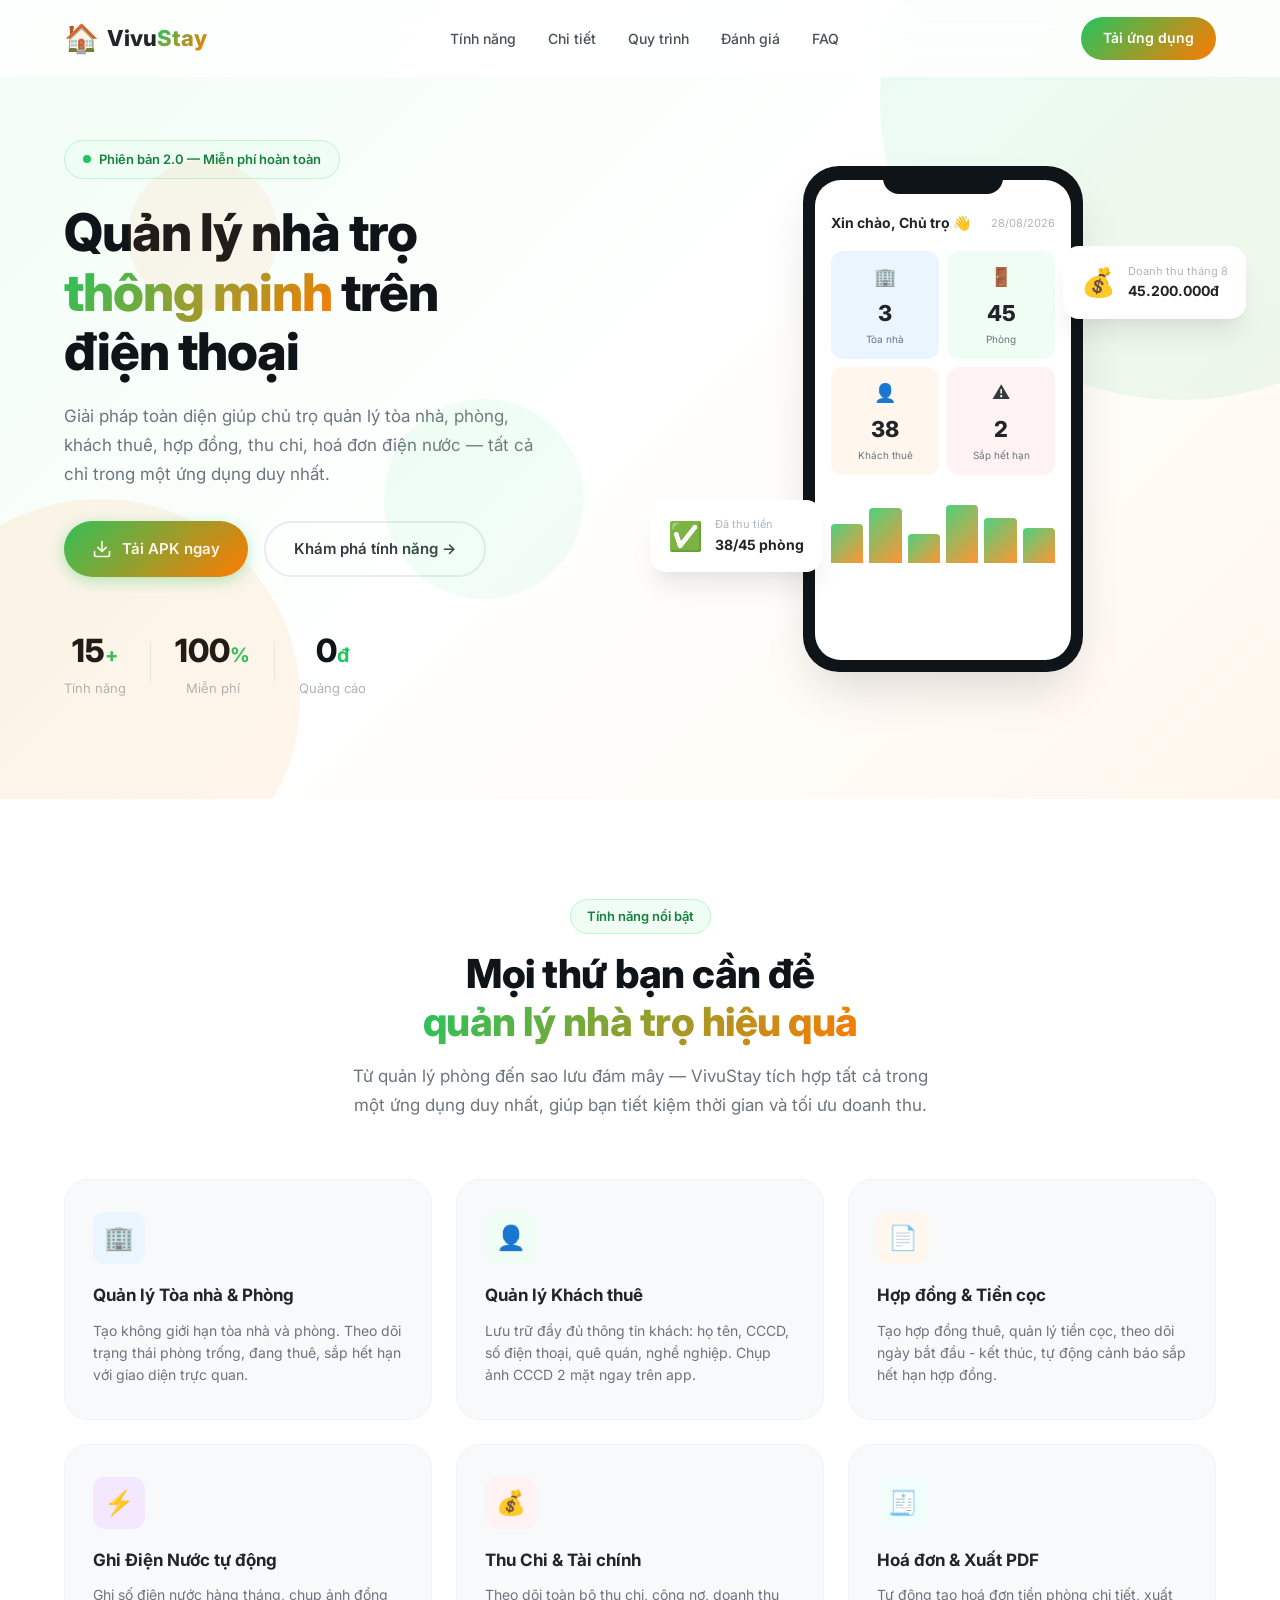
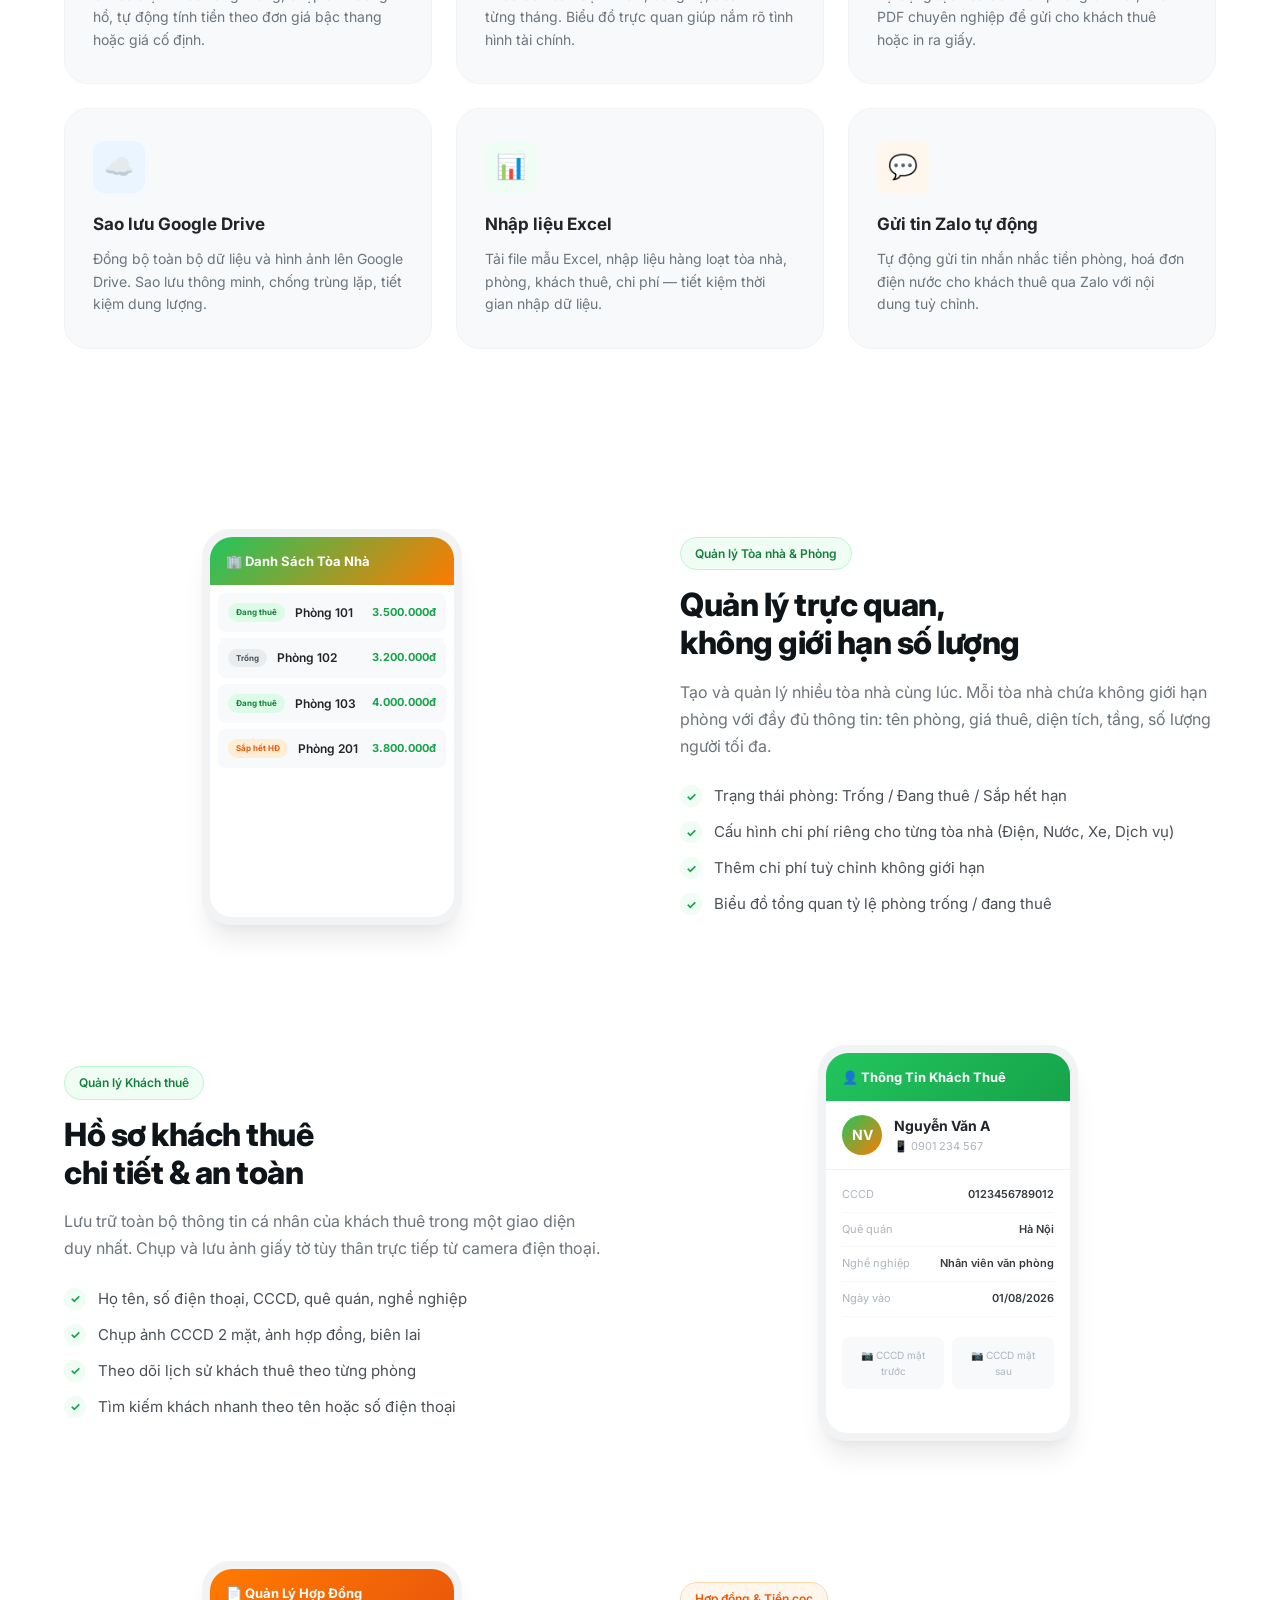
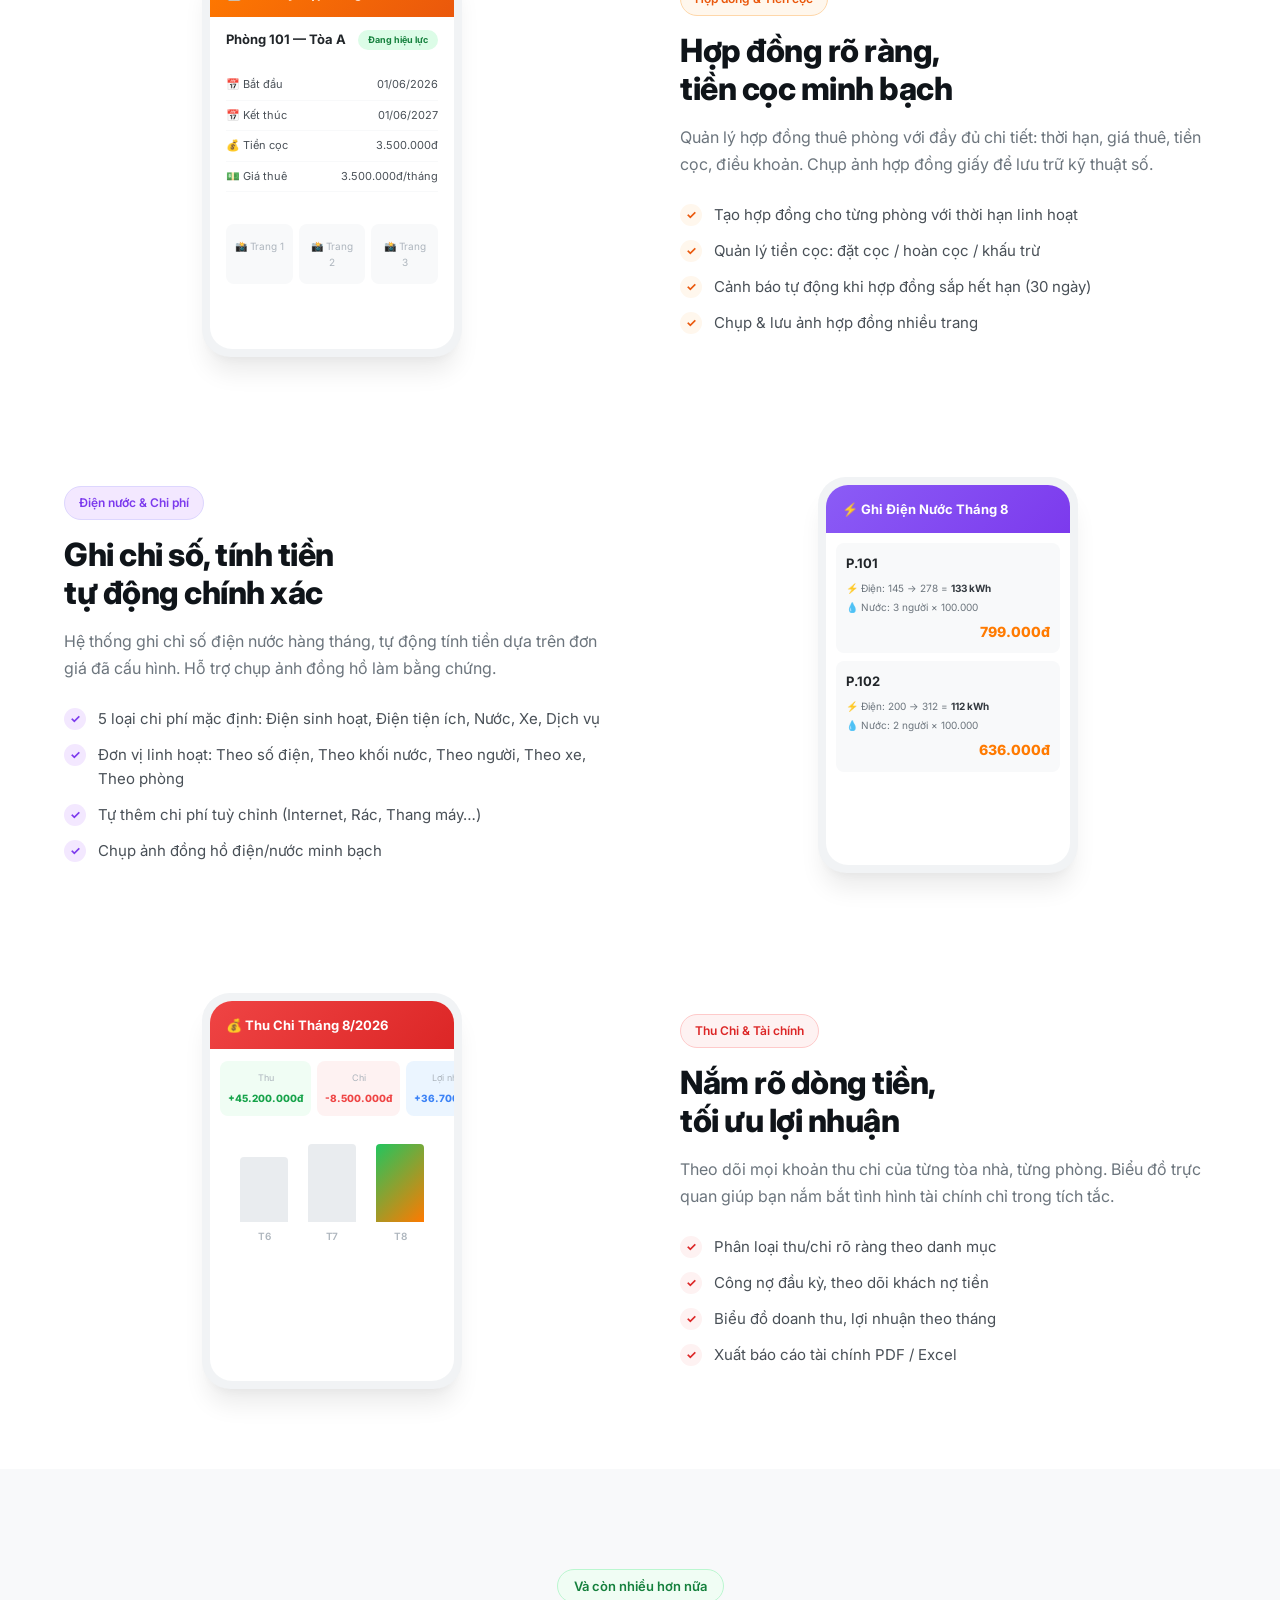
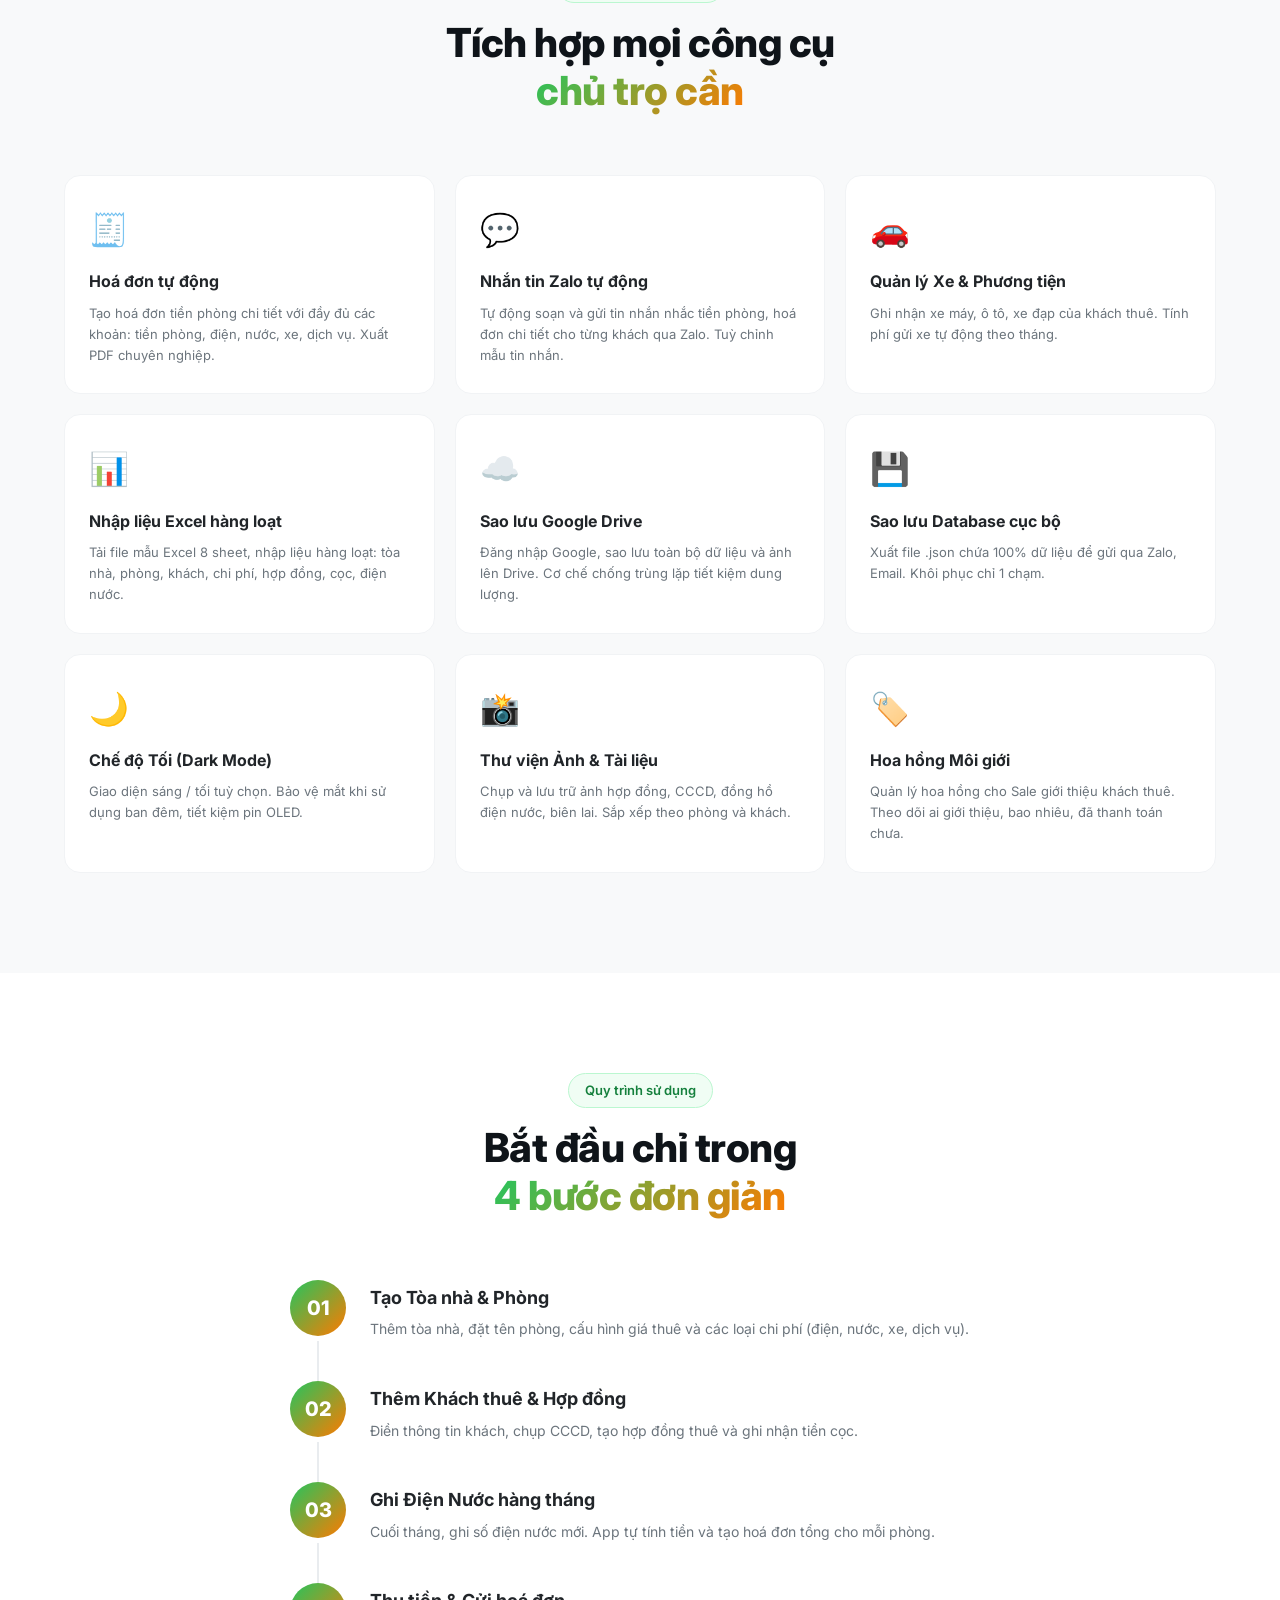
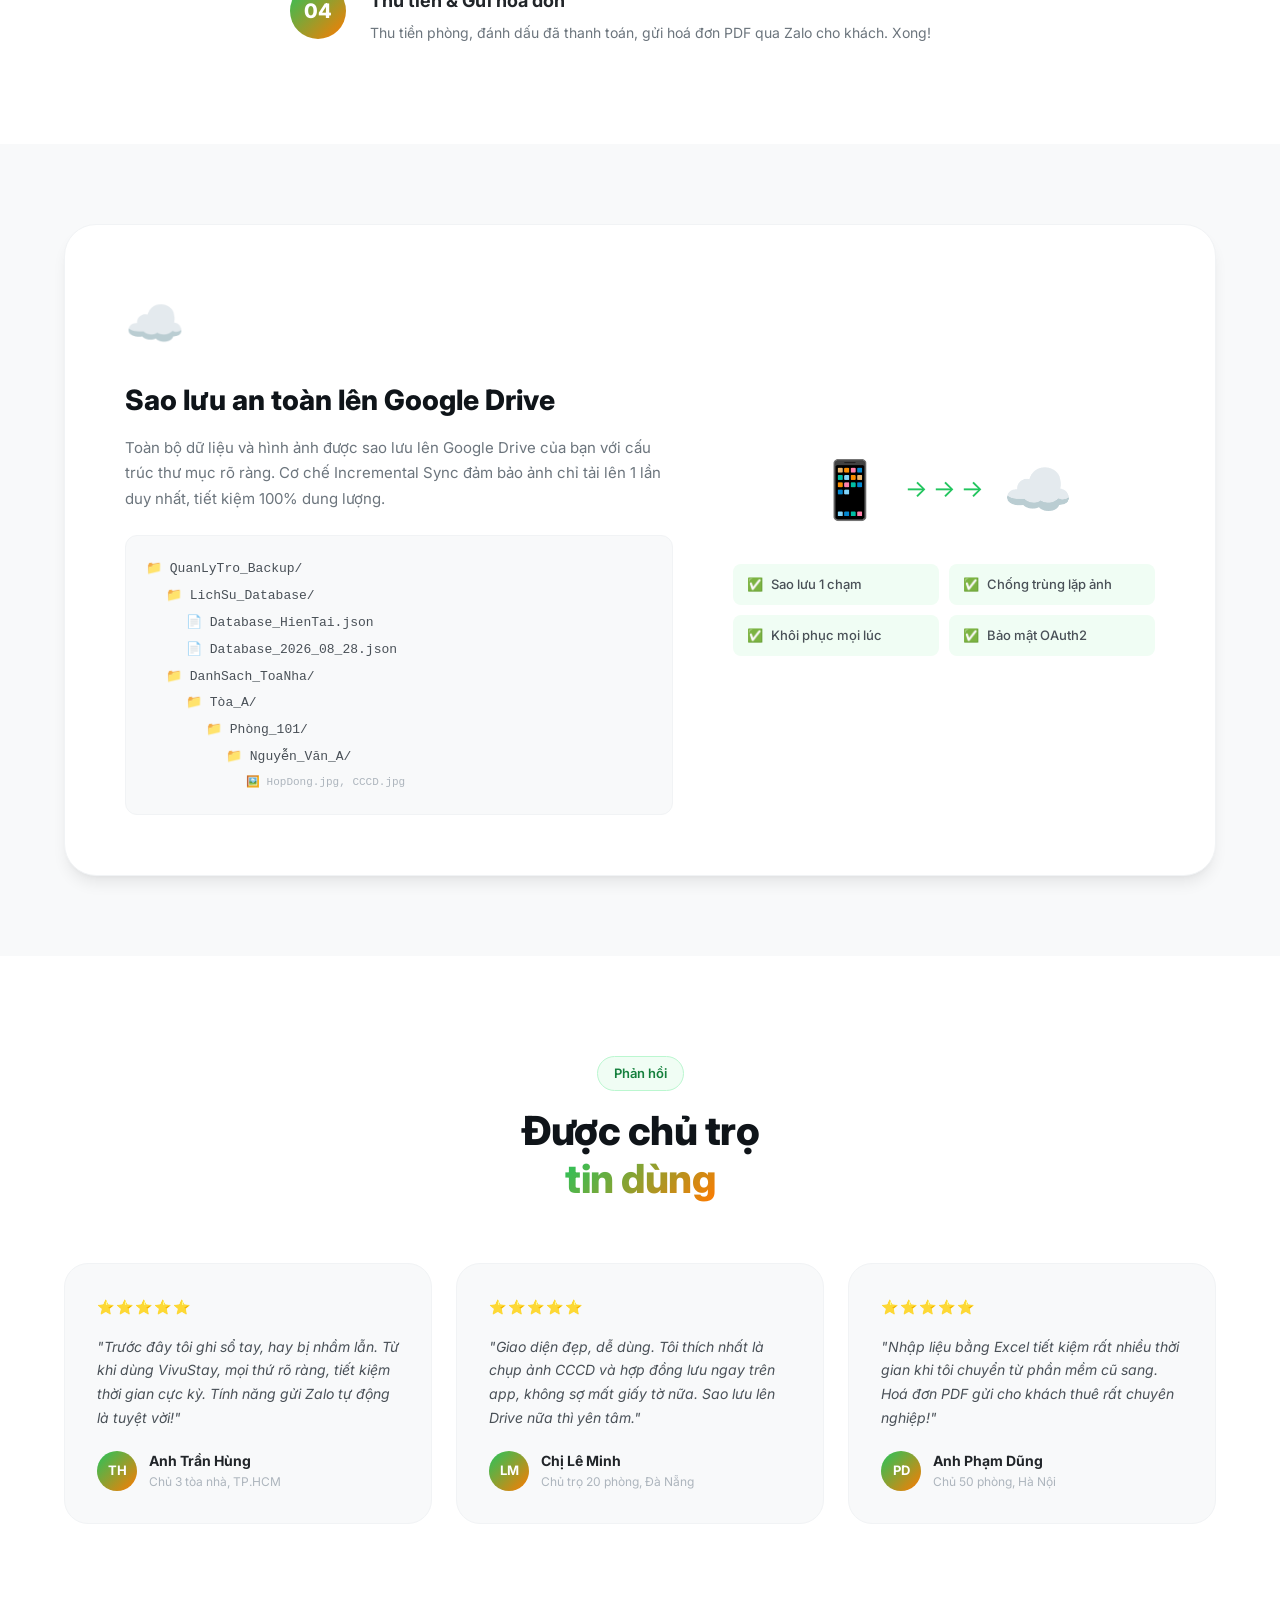
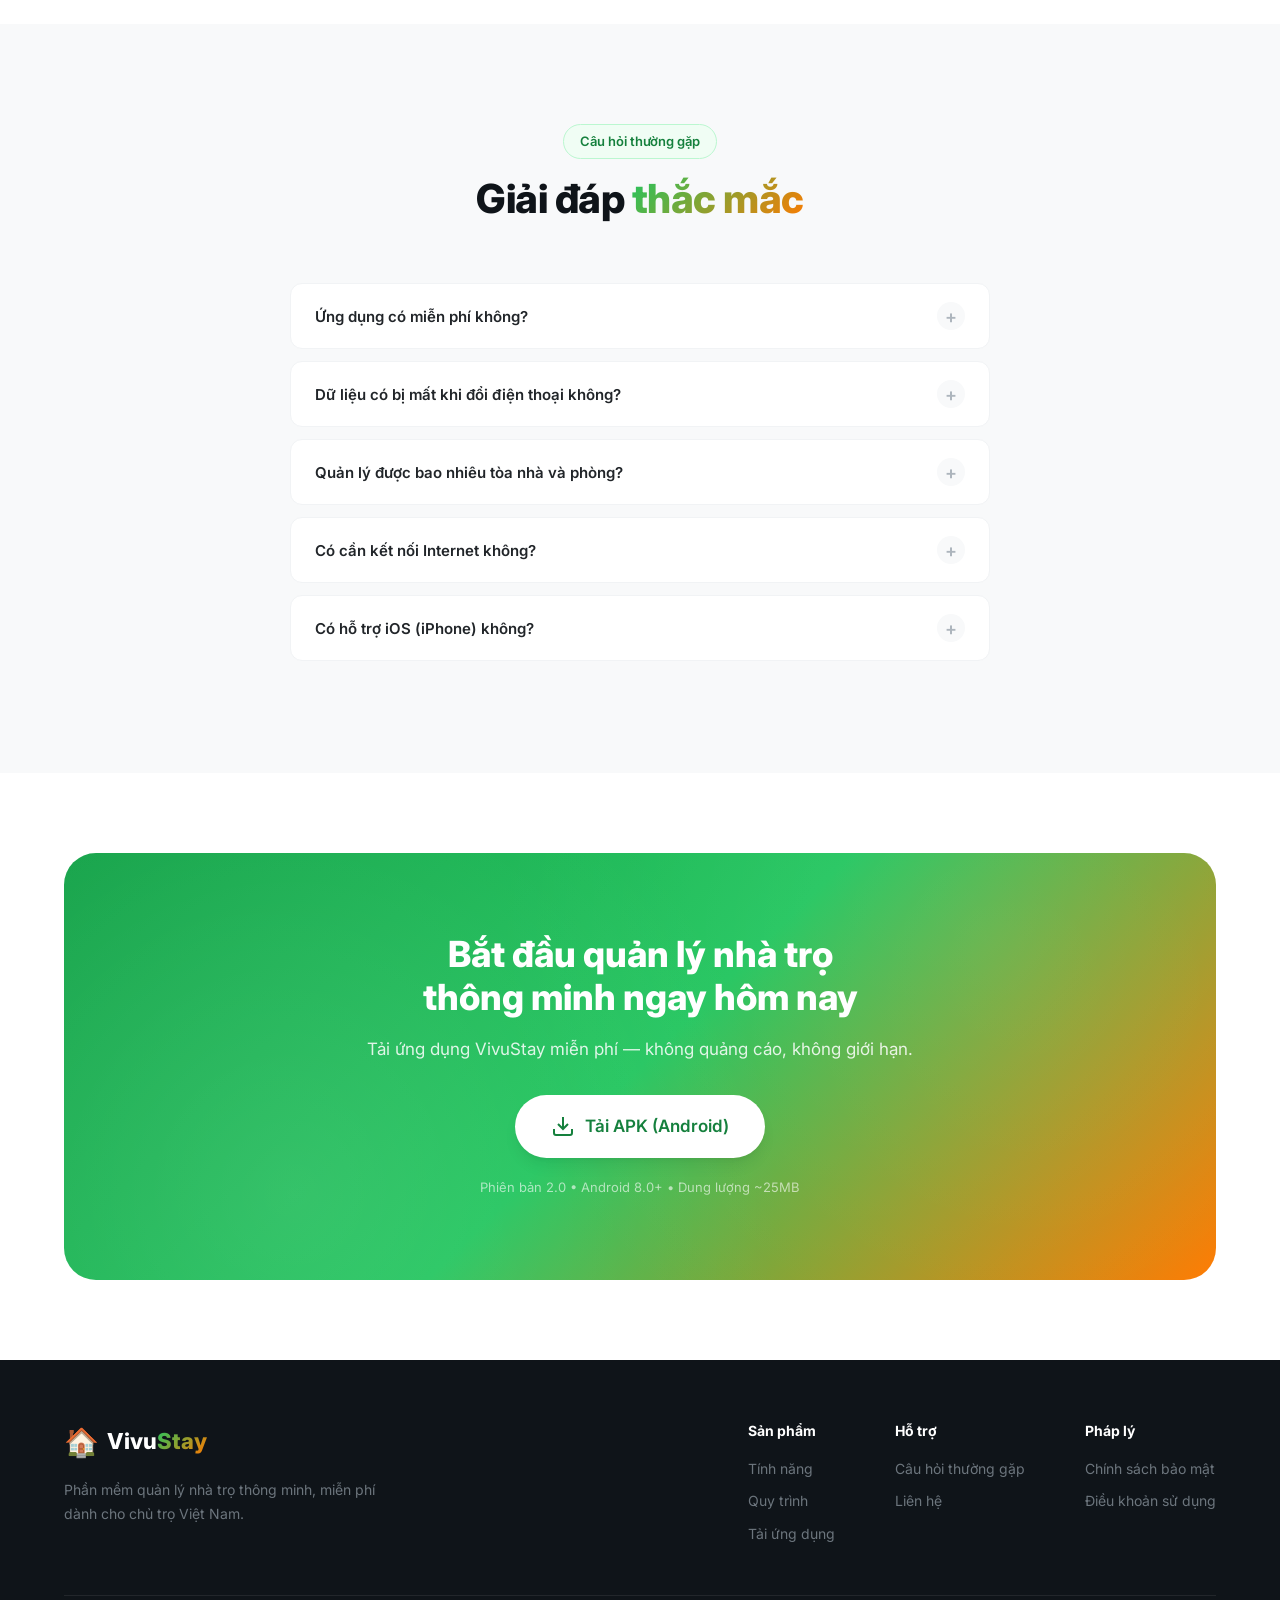
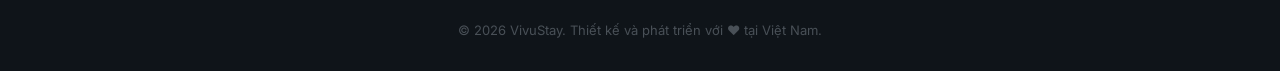
==== index.html @ 8c986e88 "Create VivuStay landing page for GitHub Pages - full feature showcase with green/white/orange theme" ====
<!DOCTYPE html>
<html lang="vi">
<head>
    <meta charset="UTF-8">
    <meta name="viewport" content="width=device-width, initial-scale=1.0">
    <title>VivuStay - Phần Mềm Quản Lý Nhà Trọ Thông Minh</title>
    <meta name="description" content="VivuStay - Ứng dụng quản lý phòng trọ, nhà trọ toàn diện trên Android. Quản lý tòa nhà, phòng, khách thuê, hợp đồng, cọc, thu chi, điện nước, hoá đơn, sao lưu Google Drive và nhiều hơn nữa.">
    <meta name="keywords" content="quản lý nhà trọ, quản lý phòng trọ, phần mềm quản lý trọ, app quản lý trọ, VivuStay">
    <meta name="author" content="VivuStay">
    <meta property="og:title" content="VivuStay - Phần Mềm Quản Lý Nhà Trọ Thông Minh">
    <meta property="og:description" content="Giải pháp quản lý nhà trọ, phòng trọ toàn diện trên điện thoại Android.">
    <meta property="og:type" content="website">
    <link rel="preconnect" href="https://fonts.googleapis.com">
    <link rel="preconnect" href="https://fonts.gstatic.com" crossorigin>
    <link href="https://fonts.googleapis.com/css2?family=Inter:wght@300;400;500;600;700;800;900&display=swap" rel="stylesheet">
    <link rel="stylesheet" href="style.css">
</head>
<body>

<!-- ===================== NAVBAR ===================== -->
<nav class="navbar" id="navbar">
    <div class="container nav-container">
        <a href="#" class="nav-logo">
            <span class="logo-icon">🏠</span>
            <span class="logo-text">Vivu<span class="logo-accent">Stay</span></span>
        </a>
        <ul class="nav-links">
            <li><a href="#features">Tính năng</a></li>
            <li><a href="#details">Chi tiết</a></li>
            <li><a href="#workflow">Quy trình</a></li>
            <li><a href="#testimonials">Đánh giá</a></li>
            <li><a href="#faq">FAQ</a></li>
        </ul>
        <a href="#download" class="nav-cta">Tải ứng dụng</a>
        <button class="nav-toggle" id="navToggle" aria-label="Menu">
            <span></span><span></span><span></span>
        </button>
    </div>
</nav>

<!-- ===================== HERO ===================== -->
<section class="hero" id="hero">
    <div class="hero-bg-shapes">
        <div class="shape shape-1"></div>
        <div class="shape shape-2"></div>
        <div class="shape shape-3"></div>
        <div class="shape shape-4"></div>
    </div>
    <div class="container hero-container">
        <div class="hero-content">
            <div class="hero-badge">
                <span class="badge-dot"></span>
                Phiên bản 2.0 — Miễn phí hoàn toàn
            </div>
            <h1 class="hero-title">
                Quản lý nhà trọ<br>
                <span class="gradient-text">thông minh</span> trên<br>
                điện thoại
            </h1>
            <p class="hero-description">
                Giải pháp toàn diện giúp chủ trọ quản lý tòa nhà, phòng, khách thuê, hợp đồng, thu chi, hoá đơn điện nước — tất cả chỉ trong một ứng dụng duy nhất.
            </p>
            <div class="hero-actions">
                <a href="#download" class="btn btn-primary">
                    <svg width="20" height="20" viewBox="0 0 24 24" fill="none" stroke="currentColor" stroke-width="2" stroke-linecap="round" stroke-linejoin="round"><path d="M21 15v4a2 2 0 0 1-2 2H5a2 2 0 0 1-2-2v-4"/><polyline points="7 10 12 15 17 10"/><line x1="12" y1="15" x2="12" y2="3"/></svg>
                    Tải APK ngay
                </a>
                <a href="#features" class="btn btn-outline">
                    Khám phá tính năng →
                </a>
            </div>
            <div class="hero-stats">
                <div class="stat-item">
                    <span class="stat-number" data-count="15">0</span><span class="stat-suffix">+</span>
                    <span class="stat-label">Tính năng</span>
                </div>
                <div class="stat-divider"></div>
                <div class="stat-item">
                    <span class="stat-number" data-count="100">0</span><span class="stat-suffix">%</span>
                    <span class="stat-label">Miễn phí</span>
                </div>
                <div class="stat-divider"></div>
                <div class="stat-item">
                    <span class="stat-number" data-count="0">0</span><span class="stat-suffix">đ</span>
                    <span class="stat-label">Quảng cáo</span>
                </div>
            </div>
        </div>
        <div class="hero-visual">
            <div class="phone-mockup">
                <div class="phone-frame">
                    <div class="phone-notch"></div>
                    <div class="phone-screen">
                        <div class="screen-header">
                            <span class="screen-greeting">Xin chào, Chủ trọ 👋</span>
                            <span class="screen-date">28/08/2026</span>
                        </div>
                        <div class="screen-stats-grid">
                            <div class="screen-stat-card stat-blue">
                                <span class="screen-stat-icon">🏢</span>
                                <span class="screen-stat-value">3</span>
                                <span class="screen-stat-label">Tòa nhà</span>
                            </div>
                            <div class="screen-stat-card stat-green">
                                <span class="screen-stat-icon">🚪</span>
                                <span class="screen-stat-value">45</span>
                                <span class="screen-stat-label">Phòng</span>
                            </div>
                            <div class="screen-stat-card stat-orange">
                                <span class="screen-stat-icon">👤</span>
                                <span class="screen-stat-value">38</span>
                                <span class="screen-stat-label">Khách thuê</span>
                            </div>
                            <div class="screen-stat-card stat-red">
                                <span class="screen-stat-icon">⚠️</span>
                                <span class="screen-stat-value">2</span>
                                <span class="screen-stat-label">Sắp hết hạn</span>
                            </div>
                        </div>
                        <div class="screen-chart-placeholder">
                            <div class="mini-bar" style="height:60%"></div>
                            <div class="mini-bar" style="height:85%"></div>
                            <div class="mini-bar" style="height:45%"></div>
                            <div class="mini-bar" style="height:90%"></div>
                            <div class="mini-bar" style="height:70%"></div>
                            <div class="mini-bar" style="height:55%"></div>
                        </div>
                    </div>
                </div>
            </div>
            <div class="floating-card card-1">
                <span class="fc-icon">💰</span>
                <div class="fc-info">
                    <span class="fc-title">Doanh thu tháng 8</span>
                    <span class="fc-value">45.200.000đ</span>
                </div>
            </div>
            <div class="floating-card card-2">
                <span class="fc-icon">✅</span>
                <div class="fc-info">
                    <span class="fc-title">Đã thu tiền</span>
                    <span class="fc-value">38/45 phòng</span>
                </div>
            </div>
        </div>
    </div>
</section>

<!-- ===================== FEATURES OVERVIEW ===================== -->
<section class="features" id="features">
    <div class="container">
        <div class="section-header">
            <span class="section-tag">Tính năng nổi bật</span>
            <h2 class="section-title">Mọi thứ bạn cần để<br><span class="gradient-text">quản lý nhà trọ hiệu quả</span></h2>
            <p class="section-desc">Từ quản lý phòng đến sao lưu đám mây — VivuStay tích hợp tất cả trong một ứng dụng duy nhất, giúp bạn tiết kiệm thời gian và tối ưu doanh thu.</p>
        </div>
        <div class="features-grid">
            <div class="feature-card" data-aos="fade-up">
                <div class="feature-icon icon-blue">🏢</div>
                <h3>Quản lý Tòa nhà & Phòng</h3>
                <p>Tạo không giới hạn tòa nhà và phòng. Theo dõi trạng thái phòng trống, đang thuê, sắp hết hạn với giao diện trực quan.</p>
            </div>
            <div class="feature-card" data-aos="fade-up" data-aos-delay="100">
                <div class="feature-icon icon-green">👤</div>
                <h3>Quản lý Khách thuê</h3>
                <p>Lưu trữ đầy đủ thông tin khách: họ tên, CCCD, số điện thoại, quê quán, nghề nghiệp. Chụp ảnh CCCD 2 mặt ngay trên app.</p>
            </div>
            <div class="feature-card" data-aos="fade-up" data-aos-delay="200">
                <div class="feature-icon icon-orange">📄</div>
                <h3>Hợp đồng & Tiền cọc</h3>
                <p>Tạo hợp đồng thuê, quản lý tiền cọc, theo dõi ngày bắt đầu - kết thúc, tự động cảnh báo sắp hết hạn hợp đồng.</p>
            </div>
            <div class="feature-card" data-aos="fade-up" data-aos-delay="300">
                <div class="feature-icon icon-purple">⚡</div>
                <h3>Ghi Điện Nước tự động</h3>
                <p>Ghi số điện nước hàng tháng, chụp ảnh đồng hồ, tự động tính tiền theo đơn giá bậc thang hoặc giá cố định.</p>
            </div>
            <div class="feature-card" data-aos="fade-up" data-aos-delay="400">
                <div class="feature-icon icon-red">💰</div>
                <h3>Thu Chi & Tài chính</h3>
                <p>Theo dõi toàn bộ thu chi, công nợ, doanh thu từng tháng. Biểu đồ trực quan giúp nắm rõ tình hình tài chính.</p>
            </div>
            <div class="feature-card" data-aos="fade-up" data-aos-delay="500">
                <div class="feature-icon icon-teal">🧾</div>
                <h3>Hoá đơn & Xuất PDF</h3>
                <p>Tự động tạo hoá đơn tiền phòng chi tiết, xuất PDF chuyên nghiệp để gửi cho khách thuê hoặc in ra giấy.</p>
            </div>
            <div class="feature-card" data-aos="fade-up" data-aos-delay="600">
                <div class="feature-icon icon-blue">☁️</div>
                <h3>Sao lưu Google Drive</h3>
                <p>Đồng bộ toàn bộ dữ liệu và hình ảnh lên Google Drive. Sao lưu thông minh, chống trùng lặp, tiết kiệm dung lượng.</p>
            </div>
            <div class="feature-card" data-aos="fade-up" data-aos-delay="700">
                <div class="feature-icon icon-green">📊</div>
                <h3>Nhập liệu Excel</h3>
                <p>Tải file mẫu Excel, nhập liệu hàng loạt tòa nhà, phòng, khách thuê, chi phí — tiết kiệm thời gian nhập dữ liệu.</p>
            </div>
            <div class="feature-card" data-aos="fade-up" data-aos-delay="800">
                <div class="feature-icon icon-orange">💬</div>
                <h3>Gửi tin Zalo tự động</h3>
                <p>Tự động gửi tin nhắn nhắc tiền phòng, hoá đơn điện nước cho khách thuê qua Zalo với nội dung tuỳ chỉnh.</p>
            </div>
        </div>
    </div>
</section>

<!-- ===================== DETAIL SECTIONS ===================== -->
<section class="details" id="details">
    <div class="container">

        <!-- Detail 1: Tòa nhà & Phòng -->
        <div class="detail-block">
            <div class="detail-visual">
                <div class="detail-phone">
                    <div class="dp-screen">
                        <div class="dp-header-bar">
                            <span>🏢 Danh Sách Tòa Nhà</span>
                        </div>
                        <div class="dp-room-list">
                            <div class="dp-room-item">
                                <div class="dp-room-badge occupied">Đang thuê</div>
                                <span class="dp-room-name">Phòng 101</span>
                                <span class="dp-room-price">3.500.000đ</span>
                            </div>
                            <div class="dp-room-item">
                                <div class="dp-room-badge empty">Trống</div>
                                <span class="dp-room-name">Phòng 102</span>
                                <span class="dp-room-price">3.200.000đ</span>
                            </div>
                            <div class="dp-room-item">
                                <div class="dp-room-badge occupied">Đang thuê</div>
                                <span class="dp-room-name">Phòng 103</span>
                                <span class="dp-room-price">4.000.000đ</span>
                            </div>
                            <div class="dp-room-item">
                                <div class="dp-room-badge warning">Sắp hết HĐ</div>
                                <span class="dp-room-name">Phòng 201</span>
                                <span class="dp-room-price">3.800.000đ</span>
                            </div>
                        </div>
                    </div>
                </div>
            </div>
            <div class="detail-content">
                <span class="detail-tag">Quản lý Tòa nhà & Phòng</span>
                <h3>Quản lý trực quan,<br>không giới hạn số lượng</h3>
                <p>Tạo và quản lý nhiều tòa nhà cùng lúc. Mỗi tòa nhà chứa không giới hạn phòng với đầy đủ thông tin: tên phòng, giá thuê, diện tích, tầng, số lượng người tối đa.</p>
                <ul class="detail-list">
                    <li>
                        <span class="check-icon">✓</span>
                        Trạng thái phòng: Trống / Đang thuê / Sắp hết hạn
                    </li>
                    <li>
                        <span class="check-icon">✓</span>
                        Cấu hình chi phí riêng cho từng tòa nhà (Điện, Nước, Xe, Dịch vụ)
                    </li>
                    <li>
                        <span class="check-icon">✓</span>
                        Thêm chi phí tuỳ chỉnh không giới hạn
                    </li>
                    <li>
                        <span class="check-icon">✓</span>
                        Biểu đồ tổng quan tỷ lệ phòng trống / đang thuê
                    </li>
                </ul>
            </div>
        </div>

        <!-- Detail 2: Khách thuê -->
        <div class="detail-block reverse">
            <div class="detail-visual">
                <div class="detail-phone">
                    <div class="dp-screen">
                        <div class="dp-header-bar dp-green">
                            <span>👤 Thông Tin Khách Thuê</span>
                        </div>
                        <div class="dp-tenant-card">
                            <div class="dp-avatar">NV</div>
                            <div class="dp-tenant-info">
                                <span class="dp-tenant-name">Nguyễn Văn A</span>
                                <span class="dp-tenant-phone">📱 0901 234 567</span>
                            </div>
                        </div>
                        <div class="dp-info-rows">
                            <div class="dp-info-row">
                                <span class="dp-info-label">CCCD</span>
                                <span class="dp-info-value">0123456789012</span>
                            </div>
                            <div class="dp-info-row">
                                <span class="dp-info-label">Quê quán</span>
                                <span class="dp-info-value">Hà Nội</span>
                            </div>
                            <div class="dp-info-row">
                                <span class="dp-info-label">Nghề nghiệp</span>
                                <span class="dp-info-value">Nhân viên văn phòng</span>
                            </div>
                            <div class="dp-info-row">
                                <span class="dp-info-label">Ngày vào</span>
                                <span class="dp-info-value">01/08/2026</span>
                            </div>
                        </div>
                        <div class="dp-cccd-photos">
                            <div class="dp-cccd">📷 CCCD mặt trước</div>
                            <div class="dp-cccd">📷 CCCD mặt sau</div>
                        </div>
                    </div>
                </div>
            </div>
            <div class="detail-content">
                <span class="detail-tag tag-green">Quản lý Khách thuê</span>
                <h3>Hồ sơ khách thuê<br>chi tiết & an toàn</h3>
                <p>Lưu trữ toàn bộ thông tin cá nhân của khách thuê trong một giao diện duy nhất. Chụp và lưu ảnh giấy tờ tùy thân trực tiếp từ camera điện thoại.</p>
                <ul class="detail-list">
                    <li>
                        <span class="check-icon green">✓</span>
                        Họ tên, số điện thoại, CCCD, quê quán, nghề nghiệp
                    </li>
                    <li>
                        <span class="check-icon green">✓</span>
                        Chụp ảnh CCCD 2 mặt, ảnh hợp đồng, biên lai
                    </li>
                    <li>
                        <span class="check-icon green">✓</span>
                        Theo dõi lịch sử khách thuê theo từng phòng
                    </li>
                    <li>
                        <span class="check-icon green">✓</span>
                        Tìm kiếm khách nhanh theo tên hoặc số điện thoại
                    </li>
                </ul>
            </div>
        </div>

        <!-- Detail 3: Hợp đồng & Cọc -->
        <div class="detail-block">
            <div class="detail-visual">
                <div class="detail-phone">
                    <div class="dp-screen">
                        <div class="dp-header-bar dp-orange">
                            <span>📄 Quản Lý Hợp Đồng</span>
                        </div>
                        <div class="dp-contract-card">
                            <div class="dp-contract-header">
                                <span class="dp-contract-room">Phòng 101 — Tòa A</span>
                                <span class="dp-contract-status active">Đang hiệu lực</span>
                            </div>
                            <div class="dp-contract-detail">
                                <div class="dp-cd-row">
                                    <span>📅 Bắt đầu</span>
                                    <span>01/06/2026</span>
                                </div>
                                <div class="dp-cd-row">
                                    <span>📅 Kết thúc</span>
                                    <span>01/06/2027</span>
                                </div>
                                <div class="dp-cd-row">
                                    <span>💰 Tiền cọc</span>
                                    <span>3.500.000đ</span>
                                </div>
                                <div class="dp-cd-row">
                                    <span>💵 Giá thuê</span>
                                    <span>3.500.000đ/tháng</span>
                                </div>
                            </div>
                        </div>
                        <div class="dp-contract-images">
                            <div class="dp-ci">📸 Trang 1</div>
                            <div class="dp-ci">📸 Trang 2</div>
                            <div class="dp-ci">📸 Trang 3</div>
                        </div>
                    </div>
                </div>
            </div>
            <div class="detail-content">
                <span class="detail-tag tag-orange">Hợp đồng & Tiền cọc</span>
                <h3>Hợp đồng rõ ràng,<br>tiền cọc minh bạch</h3>
                <p>Quản lý hợp đồng thuê phòng với đầy đủ chi tiết: thời hạn, giá thuê, tiền cọc, điều khoản. Chụp ảnh hợp đồng giấy để lưu trữ kỹ thuật số.</p>
                <ul class="detail-list">
                    <li>
                        <span class="check-icon orange">✓</span>
                        Tạo hợp đồng cho từng phòng với thời hạn linh hoạt
                    </li>
                    <li>
                        <span class="check-icon orange">✓</span>
                        Quản lý tiền cọc: đặt cọc / hoàn cọc / khấu trừ
                    </li>
                    <li>
                        <span class="check-icon orange">✓</span>
                        Cảnh báo tự động khi hợp đồng sắp hết hạn (30 ngày)
                    </li>
                    <li>
                        <span class="check-icon orange">✓</span>
                        Chụp & lưu ảnh hợp đồng nhiều trang
                    </li>
                </ul>
            </div>
        </div>

        <!-- Detail 4: Điện nước -->
        <div class="detail-block reverse">
            <div class="detail-visual">
                <div class="detail-phone">
                    <div class="dp-screen">
                        <div class="dp-header-bar dp-purple">
                            <span>⚡ Ghi Điện Nước Tháng 8</span>
                        </div>
                        <div class="dp-utility-list">
                            <div class="dp-utility-item">
                                <div class="dp-utility-room">P.101</div>
                                <div class="dp-utility-data">
                                    <div class="dp-ud-row">
                                        <span>⚡ Điện:</span>
                                        <span>145 → 278 = <strong>133 kWh</strong></span>
                                    </div>
                                    <div class="dp-ud-row">
                                        <span>💧 Nước:</span>
                                        <span>3 người × 100.000</span>
                                    </div>
                                </div>
                                <div class="dp-utility-total">799.000đ</div>
                            </div>
                            <div class="dp-utility-item">
                                <div class="dp-utility-room">P.102</div>
                                <div class="dp-utility-data">
                                    <div class="dp-ud-row">
                                        <span>⚡ Điện:</span>
                                        <span>200 → 312 = <strong>112 kWh</strong></span>
                                    </div>
                                    <div class="dp-ud-row">
                                        <span>💧 Nước:</span>
                                        <span>2 người × 100.000</span>
                                    </div>
                                </div>
                                <div class="dp-utility-total">636.000đ</div>
                            </div>
                        </div>
                    </div>
                </div>
            </div>
            <div class="detail-content">
                <span class="detail-tag tag-purple">Điện nước & Chi phí</span>
                <h3>Ghi chỉ số, tính tiền<br>tự động chính xác</h3>
                <p>Hệ thống ghi chỉ số điện nước hàng tháng, tự động tính tiền dựa trên đơn giá đã cấu hình. Hỗ trợ chụp ảnh đồng hồ làm bằng chứng.</p>
                <ul class="detail-list">
                    <li>
                        <span class="check-icon purple">✓</span>
                        5 loại chi phí mặc định: Điện sinh hoạt, Điện tiện ích, Nước, Xe, Dịch vụ
                    </li>
                    <li>
                        <span class="check-icon purple">✓</span>
                        Đơn vị linh hoạt: Theo số điện, Theo khối nước, Theo người, Theo xe, Theo phòng
                    </li>
                    <li>
                        <span class="check-icon purple">✓</span>
                        Tự thêm chi phí tuỳ chỉnh (Internet, Rác, Thang máy…)
                    </li>
                    <li>
                        <span class="check-icon purple">✓</span>
                        Chụp ảnh đồng hồ điện/nước minh bạch
                    </li>
                </ul>
            </div>
        </div>

        <!-- Detail 5: Thu chi & Tài chính -->
        <div class="detail-block">
            <div class="detail-visual">
                <div class="detail-phone">
                    <div class="dp-screen">
                        <div class="dp-header-bar dp-red">
                            <span>💰 Thu Chi Tháng 8/2026</span>
                        </div>
                        <div class="dp-finance-summary">
                            <div class="dp-fin-card fin-income">
                                <span class="dp-fin-label">Thu</span>
                                <span class="dp-fin-amount">+45.200.000đ</span>
                            </div>
                            <div class="dp-fin-card fin-expense">
                                <span class="dp-fin-label">Chi</span>
                                <span class="dp-fin-amount">-8.500.000đ</span>
                            </div>
                            <div class="dp-fin-card fin-profit">
                                <span class="dp-fin-label">Lợi nhuận</span>
                                <span class="dp-fin-amount">+36.700.000đ</span>
                            </div>
                        </div>
                        <div class="dp-chart-bars">
                            <div class="dp-month-bar">
                                <div class="dp-bar-fill" style="height:65%"></div>
                                <span>T6</span>
                            </div>
                            <div class="dp-month-bar">
                                <div class="dp-bar-fill" style="height:80%"></div>
                                <span>T7</span>
                            </div>
                            <div class="dp-month-bar active">
                                <div class="dp-bar-fill" style="height:90%"></div>
                                <span>T8</span>
                            </div>
                        </div>
                    </div>
                </div>
            </div>
            <div class="detail-content">
                <span class="detail-tag tag-red">Thu Chi & Tài chính</span>
                <h3>Nắm rõ dòng tiền,<br>tối ưu lợi nhuận</h3>
                <p>Theo dõi mọi khoản thu chi của từng tòa nhà, từng phòng. Biểu đồ trực quan giúp bạn nắm bắt tình hình tài chính chỉ trong tích tắc.</p>
                <ul class="detail-list">
                    <li>
                        <span class="check-icon red">✓</span>
                        Phân loại thu/chi rõ ràng theo danh mục
                    </li>
                    <li>
                        <span class="check-icon red">✓</span>
                        Công nợ đầu kỳ, theo dõi khách nợ tiền
                    </li>
                    <li>
                        <span class="check-icon red">✓</span>
                        Biểu đồ doanh thu, lợi nhuận theo tháng
                    </li>
                    <li>
                        <span class="check-icon red">✓</span>
                        Xuất báo cáo tài chính PDF / Excel
                    </li>
                </ul>
            </div>
        </div>

    </div>
</section>

<!-- ===================== MORE FEATURES ===================== -->
<section class="more-features" id="more">
    <div class="container">
        <div class="section-header">
            <span class="section-tag">Và còn nhiều hơn nữa</span>
            <h2 class="section-title">Tích hợp mọi công cụ<br><span class="gradient-text">chủ trọ cần</span></h2>
        </div>
        <div class="more-grid">
            <div class="more-card">
                <div class="more-icon">🧾</div>
                <h4>Hoá đơn tự động</h4>
                <p>Tạo hoá đơn tiền phòng chi tiết với đầy đủ các khoản: tiền phòng, điện, nước, xe, dịch vụ. Xuất PDF chuyên nghiệp.</p>
            </div>
            <div class="more-card">
                <div class="more-icon">💬</div>
                <h4>Nhắn tin Zalo tự động</h4>
                <p>Tự động soạn và gửi tin nhắn nhắc tiền phòng, hoá đơn chi tiết cho từng khách qua Zalo. Tuỳ chỉnh mẫu tin nhắn.</p>
            </div>
            <div class="more-card">
                <div class="more-icon">🚗</div>
                <h4>Quản lý Xe & Phương tiện</h4>
                <p>Ghi nhận xe máy, ô tô, xe đạp của khách thuê. Tính phí gửi xe tự động theo tháng.</p>
            </div>
            <div class="more-card">
                <div class="more-icon">📊</div>
                <h4>Nhập liệu Excel hàng loạt</h4>
                <p>Tải file mẫu Excel 8 sheet, nhập liệu hàng loạt: tòa nhà, phòng, khách, chi phí, hợp đồng, cọc, điện nước.</p>
            </div>
            <div class="more-card">
                <div class="more-icon">☁️</div>
                <h4>Sao lưu Google Drive</h4>
                <p>Đăng nhập Google, sao lưu toàn bộ dữ liệu và ảnh lên Drive. Cơ chế chống trùng lặp tiết kiệm dung lượng.</p>
            </div>
            <div class="more-card">
                <div class="more-icon">💾</div>
                <h4>Sao lưu Database cục bộ</h4>
                <p>Xuất file .json chứa 100% dữ liệu để gửi qua Zalo, Email. Khôi phục chỉ 1 chạm.</p>
            </div>
            <div class="more-card">
                <div class="more-icon">🌙</div>
                <h4>Chế độ Tối (Dark Mode)</h4>
                <p>Giao diện sáng / tối tuỳ chọn. Bảo vệ mắt khi sử dụng ban đêm, tiết kiệm pin OLED.</p>
            </div>
            <div class="more-card">
                <div class="more-icon">📸</div>
                <h4>Thư viện Ảnh & Tài liệu</h4>
                <p>Chụp và lưu trữ ảnh hợp đồng, CCCD, đồng hồ điện nước, biên lai. Sắp xếp theo phòng và khách.</p>
            </div>
            <div class="more-card">
                <div class="more-icon">🏷️</div>
                <h4>Hoa hồng Môi giới</h4>
                <p>Quản lý hoa hồng cho Sale giới thiệu khách thuê. Theo dõi ai giới thiệu, bao nhiêu, đã thanh toán chưa.</p>
            </div>
        </div>
    </div>
</section>

<!-- ===================== WORKFLOW ===================== -->
<section class="workflow" id="workflow">
    <div class="container">
        <div class="section-header">
            <span class="section-tag">Quy trình sử dụng</span>
            <h2 class="section-title">Bắt đầu chỉ trong<br><span class="gradient-text">4 bước đơn giản</span></h2>
        </div>
        <div class="workflow-steps">
            <div class="wf-step">
                <div class="wf-number">01</div>
                <div class="wf-content">
                    <h4>Tạo Tòa nhà & Phòng</h4>
                    <p>Thêm tòa nhà, đặt tên phòng, cấu hình giá thuê và các loại chi phí (điện, nước, xe, dịch vụ).</p>
                </div>
            </div>
            <div class="wf-connector"></div>
            <div class="wf-step">
                <div class="wf-number">02</div>
                <div class="wf-content">
                    <h4>Thêm Khách thuê & Hợp đồng</h4>
                    <p>Điền thông tin khách, chụp CCCD, tạo hợp đồng thuê và ghi nhận tiền cọc.</p>
                </div>
            </div>
            <div class="wf-connector"></div>
            <div class="wf-step">
                <div class="wf-number">03</div>
                <div class="wf-content">
                    <h4>Ghi Điện Nước hàng tháng</h4>
                    <p>Cuối tháng, ghi số điện nước mới. App tự tính tiền và tạo hoá đơn tổng cho mỗi phòng.</p>
                </div>
            </div>
            <div class="wf-connector"></div>
            <div class="wf-step">
                <div class="wf-number">04</div>
                <div class="wf-content">
                    <h4>Thu tiền & Gửi hoá đơn</h4>
                    <p>Thu tiền phòng, đánh dấu đã thanh toán, gửi hoá đơn PDF qua Zalo cho khách. Xong!</p>
                </div>
            </div>
        </div>
    </div>
</section>

<!-- ===================== GOOGLE DRIVE SECTION ===================== -->
<section class="gdrive-section">
    <div class="container">
        <div class="gdrive-card">
            <div class="gdrive-content">
                <div class="gdrive-icon-big">☁️</div>
                <h3>Sao lưu an toàn lên Google Drive</h3>
                <p>Toàn bộ dữ liệu và hình ảnh được sao lưu lên Google Drive của bạn với cấu trúc thư mục rõ ràng. Cơ chế Incremental Sync đảm bảo ảnh chỉ tải lên 1 lần duy nhất, tiết kiệm 100% dung lượng.</p>
                <div class="gdrive-folder-tree">
                    <div class="tree-line">📁 QuanLyTro_Backup/</div>
                    <div class="tree-line indent-1">📁 LichSu_Database/</div>
                    <div class="tree-line indent-2">📄 Database_HienTai.json</div>
                    <div class="tree-line indent-2">📄 Database_2026_08_28.json</div>
                    <div class="tree-line indent-1">📁 DanhSach_ToaNha/</div>
                    <div class="tree-line indent-2">📁 Tòa_A/</div>
                    <div class="tree-line indent-3">📁 Phòng_101/</div>
                    <div class="tree-line indent-4">📁 Nguyễn_Văn_A/</div>
                    <div class="tree-line indent-5">🖼️ HopDong.jpg, CCCD.jpg</div>
                </div>
            </div>
            <div class="gdrive-visual">
                <div class="gdrive-sync-animation">
                    <div class="sync-phone">📱</div>
                    <div class="sync-arrows">
                        <span class="sync-arrow">→</span>
                        <span class="sync-arrow">→</span>
                        <span class="sync-arrow">→</span>
                    </div>
                    <div class="sync-cloud">☁️</div>
                </div>
                <div class="gdrive-features-mini">
                    <div class="gf-mini"><span>✅</span> Sao lưu 1 chạm</div>
                    <div class="gf-mini"><span>✅</span> Chống trùng lặp ảnh</div>
                    <div class="gf-mini"><span>✅</span> Khôi phục mọi lúc</div>
                    <div class="gf-mini"><span>✅</span> Bảo mật OAuth2</div>
                </div>
            </div>
        </div>
    </div>
</section>

<!-- ===================== TESTIMONIALS ===================== -->
<section class="testimonials" id="testimonials">
    <div class="container">
        <div class="section-header">
            <span class="section-tag">Phản hồi</span>
            <h2 class="section-title">Được chủ trọ<br><span class="gradient-text">tin dùng</span></h2>
        </div>
        <div class="testimonials-grid">
            <div class="testimonial-card">
                <div class="tc-stars">⭐⭐⭐⭐⭐</div>
                <p class="tc-text">"Trước đây tôi ghi sổ tay, hay bị nhầm lẫn. Từ khi dùng VivuStay, mọi thứ rõ ràng, tiết kiệm thời gian cực kỳ. Tính năng gửi Zalo tự động là tuyệt vời!"</p>
                <div class="tc-author">
                    <div class="tc-avatar">TH</div>
                    <div>
                        <span class="tc-name">Anh Trần Hùng</span>
                        <span class="tc-role">Chủ 3 tòa nhà, TP.HCM</span>
                    </div>
                </div>
            </div>
            <div class="testimonial-card">
                <div class="tc-stars">⭐⭐⭐⭐⭐</div>
                <p class="tc-text">"Giao diện đẹp, dễ dùng. Tôi thích nhất là chụp ảnh CCCD và hợp đồng lưu ngay trên app, không sợ mất giấy tờ nữa. Sao lưu lên Drive nữa thì yên tâm."</p>
                <div class="tc-author">
                    <div class="tc-avatar">LM</div>
                    <div>
                        <span class="tc-name">Chị Lê Minh</span>
                        <span class="tc-role">Chủ trọ 20 phòng, Đà Nẵng</span>
                    </div>
                </div>
            </div>
            <div class="testimonial-card">
                <div class="tc-stars">⭐⭐⭐⭐⭐</div>
                <p class="tc-text">"Nhập liệu bằng Excel tiết kiệm rất nhiều thời gian khi tôi chuyển từ phần mềm cũ sang. Hoá đơn PDF gửi cho khách thuê rất chuyên nghiệp!"</p>
                <div class="tc-author">
                    <div class="tc-avatar">PD</div>
                    <div>
                        <span class="tc-name">Anh Phạm Dũng</span>
                        <span class="tc-role">Chủ 50 phòng, Hà Nội</span>
                    </div>
                </div>
            </div>
        </div>
    </div>
</section>

<!-- ===================== FAQ ===================== -->
<section class="faq" id="faq">
    <div class="container">
        <div class="section-header">
            <span class="section-tag">Câu hỏi thường gặp</span>
            <h2 class="section-title">Giải đáp <span class="gradient-text">thắc mắc</span></h2>
        </div>
        <div class="faq-list">
            <div class="faq-item">
                <button class="faq-question">
                    <span>Ứng dụng có miễn phí không?</span>
                    <span class="faq-toggle">+</span>
                </button>
                <div class="faq-answer">
                    <p>Hoàn toàn miễn phí 100%, không có quảng cáo, không giới hạn tính năng. Bạn sử dụng thoải mái mà không tốn bất kỳ chi phí nào.</p>
                </div>
            </div>
            <div class="faq-item">
                <button class="faq-question">
                    <span>Dữ liệu có bị mất khi đổi điện thoại không?</span>
                    <span class="faq-toggle">+</span>
                </button>
                <div class="faq-answer">
                    <p>Không! Bạn có thể sao lưu toàn bộ dữ liệu lên Google Drive hoặc xuất file .json để chuyển sang điện thoại mới. Hình ảnh hợp đồng, CCCD cũng được sao lưu đầy đủ.</p>
                </div>
            </div>
            <div class="faq-item">
                <button class="faq-question">
                    <span>Quản lý được bao nhiêu tòa nhà và phòng?</span>
                    <span class="faq-toggle">+</span>
                </button>
                <div class="faq-answer">
                    <p>Không giới hạn! Bạn có thể tạo bao nhiêu tòa nhà và phòng tuỳ ý. Dù bạn có 5 phòng hay 500 phòng, ứng dụng đều hoạt động mượt mà.</p>
                </div>
            </div>
            <div class="faq-item">
                <button class="faq-question">
                    <span>Có cần kết nối Internet không?</span>
                    <span class="faq-toggle">+</span>
                </button>
                <div class="faq-answer">
                    <p>Không bắt buộc! Tất cả dữ liệu được lưu trực tiếp trên điện thoại. Bạn chỉ cần Internet khi sao lưu lên Google Drive hoặc gửi tin nhắn Zalo.</p>
                </div>
            </div>
            <div class="faq-item">
                <button class="faq-question">
                    <span>Có hỗ trợ iOS (iPhone) không?</span>
                    <span class="faq-toggle">+</span>
                </button>
                <div class="faq-answer">
                    <p>Hiện tại ứng dụng hỗ trợ Android. Phiên bản iOS đang được phát triển và sẽ ra mắt trong thời gian tới.</p>
                </div>
            </div>
        </div>
    </div>
</section>

<!-- ===================== CTA DOWNLOAD ===================== -->
<section class="cta-section" id="download">
    <div class="container">
        <div class="cta-card">
            <div class="cta-bg-pattern"></div>
            <h2>Bắt đầu quản lý nhà trọ<br>thông minh ngay hôm nay</h2>
            <p>Tải ứng dụng VivuStay miễn phí — không quảng cáo, không giới hạn.</p>
            <div class="cta-actions">
                <a href="#" class="btn btn-white btn-large">
                    <svg width="24" height="24" viewBox="0 0 24 24" fill="none" stroke="currentColor" stroke-width="2"><path d="M21 15v4a2 2 0 0 1-2 2H5a2 2 0 0 1-2-2v-4"/><polyline points="7 10 12 15 17 10"/><line x1="12" y1="15" x2="12" y2="3"/></svg>
                    Tải APK (Android)
                </a>
            </div>
            <span class="cta-note">Phiên bản 2.0 • Android 8.0+ • Dung lượng ~25MB</span>
        </div>
    </div>
</section>

<!-- ===================== FOOTER ===================== -->
<footer class="footer">
    <div class="container">
        <div class="footer-top">
            <div class="footer-brand">
                <a href="#" class="footer-logo">
                    <span class="logo-icon">🏠</span>
                    <span class="logo-text">Vivu<span class="logo-accent">Stay</span></span>
                </a>
                <p class="footer-desc">Phần mềm quản lý nhà trọ thông minh, miễn phí dành cho chủ trọ Việt Nam.</p>
            </div>
            <div class="footer-links">
                <div class="footer-col">
                    <h5>Sản phẩm</h5>
                    <a href="#features">Tính năng</a>
                    <a href="#workflow">Quy trình</a>
                    <a href="#download">Tải ứng dụng</a>
                </div>
                <div class="footer-col">
                    <h5>Hỗ trợ</h5>
                    <a href="#faq">Câu hỏi thường gặp</a>
                    <a href="mailto:support@vivustay.com">Liên hệ</a>
                </div>
                <div class="footer-col">
                    <h5>Pháp lý</h5>
                    <a href="#">Chính sách bảo mật</a>
                    <a href="#">Điều khoản sử dụng</a>
                </div>
            </div>
        </div>
        <div class="footer-bottom">
            <p>© 2026 VivuStay. Thiết kế và phát triển với ❤️ tại Việt Nam.</p>
        </div>
    </div>
</footer>

<script src="script.js"></script>
</body>
</html>
---- style.css ----
/* ============================================================
   VivuStay Landing Page — Style Guide
   Colors: White (#FFFFFF), Green (#22C55E), Orange (#FF7A00)
   Font: Inter (Google Fonts)
   ============================================================ */

/* ===================== RESET & BASE ===================== */
*, *::before, *::after {
    margin: 0;
    padding: 0;
    box-sizing: border-box;
}

:root {
    --white: #FFFFFF;
    --off-white: #FAFBFC;
    --gray-50: #F8F9FA;
    --gray-100: #F1F3F5;
    --gray-200: #E9ECEF;
    --gray-300: #DEE2E6;
    --gray-400: #ADB5BD;
    --gray-500: #6C757D;
    --gray-600: #495057;
    --gray-700: #343A40;
    --gray-800: #212529;
    --gray-900: #0F1419;

    --green-50: #F0FDF4;
    --green-100: #DCFCE7;
    --green-200: #BBF7D0;
    --green-400: #4ADE80;
    --green-500: #22C55E;
    --green-600: #16A34A;
    --green-700: #15803D;

    --orange-50: #FFF7ED;
    --orange-100: #FFEDD5;
    --orange-200: #FED7AA;
    --orange-400: #FB923C;
    --orange-500: #FF7A00;
    --orange-600: #EA580C;

    --blue-500: #3B82F6;
    --purple-500: #8B5CF6;
    --red-500: #EF4444;
    --teal-500: #14B8A6;

    --gradient-primary: linear-gradient(135deg, var(--green-500), var(--orange-500));
    --gradient-hero: linear-gradient(135deg, var(--green-50) 0%, var(--white) 50%, var(--orange-50) 100%);
    --gradient-cta: linear-gradient(135deg, var(--green-600), var(--green-500), var(--orange-500));

    --shadow-sm: 0 1px 2px rgba(0,0,0,0.05);
    --shadow-md: 0 4px 6px -1px rgba(0,0,0,0.07), 0 2px 4px -2px rgba(0,0,0,0.05);
    --shadow-lg: 0 10px 15px -3px rgba(0,0,0,0.08), 0 4px 6px -4px rgba(0,0,0,0.05);
    --shadow-xl: 0 20px 25px -5px rgba(0,0,0,0.08), 0 8px 10px -6px rgba(0,0,0,0.04);
    --shadow-2xl: 0 25px 50px -12px rgba(0,0,0,0.15);

    --radius-sm: 8px;
    --radius-md: 12px;
    --radius-lg: 16px;
    --radius-xl: 24px;
    --radius-2xl: 32px;

    --transition: all 0.3s cubic-bezier(0.4, 0, 0.2, 1);
}

html {
    scroll-behavior: smooth;
    -webkit-font-smoothing: antialiased;
    -moz-osx-font-smoothing: grayscale;
}

body {
    font-family: 'Inter', -apple-system, BlinkMacSystemFont, sans-serif;
    font-size: 16px;
    line-height: 1.6;
    color: var(--gray-700);
    background-color: var(--white);
    overflow-x: hidden;
}

.container {
    max-width: 1200px;
    margin: 0 auto;
    padding: 0 24px;
}

a {
    text-decoration: none;
    color: inherit;
}

img {
    max-width: 100%;
    display: block;
}

/* ===================== BUTTONS ===================== */
.btn {
    display: inline-flex;
    align-items: center;
    gap: 10px;
    padding: 14px 28px;
    border-radius: 50px;
    font-size: 15px;
    font-weight: 600;
    cursor: pointer;
    transition: var(--transition);
    border: none;
    text-decoration: none;
}

.btn-primary {
    background: var(--gradient-primary);
    color: var(--white);
    box-shadow: 0 4px 15px rgba(34, 197, 94, 0.35);
}
.btn-primary:hover {
    transform: translateY(-2px);
    box-shadow: 0 8px 25px rgba(34, 197, 94, 0.4);
}

.btn-outline {
    background: transparent;
    color: var(--gray-700);
    border: 2px solid var(--gray-200);
}
.btn-outline:hover {
    border-color: var(--green-500);
    color: var(--green-600);
    transform: translateY(-2px);
}

.btn-white {
    background: var(--white);
    color: var(--green-700);
    box-shadow: var(--shadow-lg);
}
.btn-white:hover {
    transform: translateY(-2px);
    box-shadow: var(--shadow-2xl);
}

.btn-large {
    padding: 18px 36px;
    font-size: 17px;
}

/* ===================== NAVBAR ===================== */
.navbar {
    position: fixed;
    top: 0;
    left: 0;
    right: 0;
    z-index: 1000;
    padding: 16px 0;
    transition: var(--transition);
    background: rgba(255,255,255,0.8);
    backdrop-filter: blur(20px);
    -webkit-backdrop-filter: blur(20px);
}

.navbar.scrolled {
    padding: 10px 0;
    box-shadow: var(--shadow-md);
    background: rgba(255,255,255,0.95);
}

.nav-container {
    display: flex;
    align-items: center;
    justify-content: space-between;
}

.nav-logo {
    display: flex;
    align-items: center;
    gap: 8px;
    font-size: 22px;
    font-weight: 800;
    color: var(--gray-800);
}

.logo-icon {
    font-size: 28px;
}

.logo-accent {
    background: var(--gradient-primary);
    -webkit-background-clip: text;
    -webkit-text-fill-color: transparent;
    background-clip: text;
}

.nav-links {
    display: flex;
    list-style: none;
    gap: 32px;
}

.nav-links a {
    font-size: 14px;
    font-weight: 500;
    color: var(--gray-600);
    transition: var(--transition);
    position: relative;
}
.nav-links a::after {
    content: '';
    position: absolute;
    bottom: -4px;
    left: 0;
    width: 0;
    height: 2px;
    background: var(--gradient-primary);
    transition: width 0.3s ease;
}
.nav-links a:hover {
    color: var(--green-600);
}
.nav-links a:hover::after {
    width: 100%;
}

.nav-cta {
    padding: 10px 22px;
    background: var(--gradient-primary);
    color: var(--white);
    border-radius: 50px;
    font-size: 14px;
    font-weight: 600;
    transition: var(--transition);
}
.nav-cta:hover {
    transform: translateY(-2px);
    box-shadow: 0 4px 15px rgba(34,197,94,0.35);
}

.nav-toggle {
    display: none;
    flex-direction: column;
    gap: 5px;
    background: none;
    border: none;
    cursor: pointer;
    padding: 4px;
}
.nav-toggle span {
    width: 24px;
    height: 2px;
    background: var(--gray-700);
    border-radius: 2px;
    transition: var(--transition);
}

/* ===================== HERO ===================== */
.hero {
    padding: 140px 0 100px;
    background: var(--gradient-hero);
    position: relative;
    overflow: hidden;
}

.hero-bg-shapes {
    position: absolute;
    inset: 0;
    pointer-events: none;
}

.shape {
    position: absolute;
    border-radius: 50%;
    opacity: 0.08;
}
.shape-1 {
    width: 600px; height: 600px;
    background: var(--green-500);
    top: -200px; right: -200px;
    animation: float 20s ease-in-out infinite;
}
.shape-2 {
    width: 400px; height: 400px;
    background: var(--orange-500);
    bottom: -100px; left: -100px;
    animation: float 15s ease-in-out infinite reverse;
}
.shape-3 {
    width: 200px; height: 200px;
    background: var(--green-400);
    top: 50%; left: 30%;
    animation: float 12s ease-in-out infinite;
}
.shape-4 {
    width: 150px; height: 150px;
    background: var(--orange-400);
    top: 20%; left: 10%;
    animation: float 18s ease-in-out infinite reverse;
}

@keyframes float {
    0%, 100% { transform: translate(0, 0) rotate(0deg); }
    33% { transform: translate(30px, -30px) rotate(5deg); }
    66% { transform: translate(-20px, 20px) rotate(-3deg); }
}

.hero-container {
    display: grid;
    grid-template-columns: 1fr 1fr;
    gap: 60px;
    align-items: center;
}

.hero-badge {
    display: inline-flex;
    align-items: center;
    gap: 8px;
    padding: 8px 18px;
    background: var(--green-50);
    border: 1px solid var(--green-200);
    border-radius: 50px;
    font-size: 13px;
    font-weight: 600;
    color: var(--green-700);
    margin-bottom: 24px;
}
.badge-dot {
    width: 8px;
    height: 8px;
    background: var(--green-500);
    border-radius: 50%;
    animation: pulse 2s ease-in-out infinite;
}
@keyframes pulse {
    0%, 100% { opacity: 1; transform: scale(1); }
    50% { opacity: 0.5; transform: scale(1.5); }
}

.hero-title {
    font-size: 52px;
    font-weight: 800;
    line-height: 1.15;
    color: var(--gray-900);
    margin-bottom: 20px;
    letter-spacing: -1px;
}

.gradient-text {
    background: var(--gradient-primary);
    -webkit-background-clip: text;
    -webkit-text-fill-color: transparent;
    background-clip: text;
}

.hero-description {
    font-size: 17px;
    color: var(--gray-500);
    line-height: 1.7;
    margin-bottom: 32px;
    max-width: 480px;
}

.hero-actions {
    display: flex;
    gap: 16px;
    margin-bottom: 48px;
    flex-wrap: wrap;
}

.hero-stats {
    display: flex;
    align-items: center;
    gap: 24px;
}
.stat-item {
    text-align: center;
}
.stat-number {
    font-size: 32px;
    font-weight: 800;
    color: var(--gray-900);
}
.stat-suffix {
    font-size: 20px;
    font-weight: 700;
    color: var(--green-500);
}
.stat-label {
    display: block;
    font-size: 13px;
    color: var(--gray-400);
    margin-top: 2px;
}
.stat-divider {
    width: 1px;
    height: 40px;
    background: var(--gray-200);
}

/* Phone mockup */
.hero-visual {
    position: relative;
    display: flex;
    justify-content: center;
}

.phone-mockup {
    position: relative;
    z-index: 2;
}

.phone-frame {
    width: 280px;
    background: var(--gray-900);
    border-radius: 36px;
    padding: 12px;
    box-shadow: var(--shadow-2xl), 0 0 0 2px rgba(255,255,255,0.1);
    position: relative;
}

.phone-notch {
    width: 120px;
    height: 28px;
    background: var(--gray-900);
    border-radius: 0 0 16px 16px;
    margin: 0 auto;
    position: relative;
    z-index: 5;
    margin-top: -12px;
    margin-bottom: -14px;
}

.phone-screen {
    background: var(--white);
    border-radius: 26px;
    padding: 32px 16px 20px;
    min-height: 480px;
    overflow: hidden;
}

.screen-header {
    display: flex;
    justify-content: space-between;
    align-items: center;
    margin-bottom: 16px;
}
.screen-greeting {
    font-size: 14px;
    font-weight: 700;
    color: var(--gray-800);
}
.screen-date {
    font-size: 11px;
    color: var(--gray-400);
}

.screen-stats-grid {
    display: grid;
    grid-template-columns: 1fr 1fr;
    gap: 8px;
    margin-bottom: 16px;
}

.screen-stat-card {
    padding: 12px 10px;
    border-radius: var(--radius-md);
    text-align: center;
}
.screen-stat-card.stat-blue { background: #EBF5FF; }
.screen-stat-card.stat-green { background: var(--green-50); }
.screen-stat-card.stat-orange { background: var(--orange-50); }
.screen-stat-card.stat-red { background: #FEF2F2; }
.screen-stat-icon { font-size: 18px; display: block; margin-bottom: 4px; }
.screen-stat-value {
    font-size: 22px;
    font-weight: 800;
    color: var(--gray-800);
    display: block;
}
.screen-stat-label {
    font-size: 10px;
    color: var(--gray-500);
    display: block;
}

.screen-chart-placeholder {
    display: flex;
    align-items: flex-end;
    gap: 6px;
    height: 80px;
    padding: 8px 0;
}
.mini-bar {
    flex: 1;
    background: var(--gradient-primary);
    border-radius: 4px 4px 0 0;
    animation: barGrow 1.5s ease-out forwards;
    opacity: 0.8;
}

@keyframes barGrow {
    from { height: 0 !important; }
}

/* Floating cards */
.floating-card {
    position: absolute;
    display: flex;
    align-items: center;
    gap: 12px;
    background: var(--white);
    padding: 14px 18px;
    border-radius: var(--radius-lg);
    box-shadow: var(--shadow-xl);
    z-index: 3;
    animation: floatCard 4s ease-in-out infinite;
}
.floating-card.card-1 {
    top: 80px;
    right: -30px;
    animation-delay: 0s;
}
.floating-card.card-2 {
    bottom: 100px;
    left: -20px;
    animation-delay: 2s;
}

@keyframes floatCard {
    0%, 100% { transform: translateY(0); }
    50% { transform: translateY(-8px); }
}

.fc-icon {
    font-size: 28px;
}
.fc-title {
    font-size: 11px;
    color: var(--gray-400);
    display: block;
}
.fc-value {
    font-size: 14px;
    font-weight: 700;
    color: var(--gray-800);
    display: block;
}

/* ===================== SECTIONS COMMON ===================== */
.section-header {
    text-align: center;
    margin-bottom: 60px;
}

.section-tag {
    display: inline-block;
    padding: 6px 16px;
    background: var(--green-50);
    border: 1px solid var(--green-200);
    border-radius: 50px;
    font-size: 13px;
    font-weight: 600;
    color: var(--green-700);
    margin-bottom: 16px;
}

.section-title {
    font-size: 40px;
    font-weight: 800;
    color: var(--gray-900);
    line-height: 1.2;
    letter-spacing: -0.5px;
    margin-bottom: 16px;
}

.section-desc {
    font-size: 17px;
    color: var(--gray-500);
    max-width: 600px;
    margin: 0 auto;
    line-height: 1.7;
}

/* ===================== FEATURES GRID ===================== */
.features {
    padding: 100px 0;
    background: var(--white);
}

.features-grid {
    display: grid;
    grid-template-columns: repeat(3, 1fr);
    gap: 24px;
}

.feature-card {
    padding: 32px 28px;
    border-radius: var(--radius-xl);
    background: var(--gray-50);
    border: 1px solid var(--gray-100);
    transition: var(--transition);
    cursor: default;
}
.feature-card:hover {
    transform: translateY(-4px);
    box-shadow: var(--shadow-xl);
    border-color: transparent;
    background: var(--white);
}

.feature-icon {
    width: 52px;
    height: 52px;
    display: flex;
    align-items: center;
    justify-content: center;
    border-radius: var(--radius-md);
    font-size: 24px;
    margin-bottom: 18px;
}
.icon-blue { background: #EBF5FF; }
.icon-green { background: var(--green-50); }
.icon-orange { background: var(--orange-50); }
.icon-purple { background: #F3E8FF; }
.icon-red { background: #FEF2F2; }
.icon-teal { background: #F0FDFA; }

.feature-card h3 {
    font-size: 17px;
    font-weight: 700;
    color: var(--gray-800);
    margin-bottom: 10px;
}

.feature-card p {
    font-size: 14px;
    color: var(--gray-500);
    line-height: 1.6;
}

/* ===================== DETAIL BLOCKS ===================== */
.details {
    padding: 80px 0;
}

.detail-block {
    display: grid;
    grid-template-columns: 1fr 1fr;
    gap: 80px;
    align-items: center;
    margin-bottom: 120px;
}
.detail-block:last-child {
    margin-bottom: 0;
}
.detail-block.reverse {
    direction: rtl;
}
.detail-block.reverse > * {
    direction: ltr;
}

.detail-tag {
    display: inline-block;
    padding: 6px 14px;
    border-radius: 50px;
    font-size: 12px;
    font-weight: 600;
    margin-bottom: 16px;
    background: var(--green-50);
    color: var(--green-700);
    border: 1px solid var(--green-200);
}
.tag-green { background: var(--green-50); color: var(--green-700); border-color: var(--green-200); }
.tag-orange { background: var(--orange-50); color: var(--orange-600); border-color: var(--orange-200); }
.tag-purple { background: #F3E8FF; color: #7C3AED; border-color: #DDD6FE; }
.tag-red { background: #FEF2F2; color: #DC2626; border-color: #FECACA; }

.detail-content h3 {
    font-size: 32px;
    font-weight: 800;
    color: var(--gray-900);
    line-height: 1.2;
    margin-bottom: 16px;
    letter-spacing: -0.5px;
}

.detail-content p {
    font-size: 16px;
    color: var(--gray-500);
    line-height: 1.7;
    margin-bottom: 24px;
}

.detail-list {
    list-style: none;
    display: flex;
    flex-direction: column;
    gap: 12px;
}
.detail-list li {
    display: flex;
    align-items: flex-start;
    gap: 12px;
    font-size: 15px;
    color: var(--gray-600);
}
.check-icon {
    display: inline-flex;
    align-items: center;
    justify-content: center;
    width: 22px;
    height: 22px;
    border-radius: 50%;
    font-size: 12px;
    font-weight: 700;
    flex-shrink: 0;
    margin-top: 1px;
    background: var(--green-50);
    color: var(--green-600);
}
.check-icon.green { background: var(--green-50); color: var(--green-600); }
.check-icon.orange { background: var(--orange-50); color: var(--orange-600); }
.check-icon.purple { background: #F3E8FF; color: #7C3AED; }
.check-icon.red { background: #FEF2F2; color: #DC2626; }

/* Detail phone mockup */
.detail-visual {
    display: flex;
    justify-content: center;
}
.detail-phone {
    width: 260px;
    background: var(--gray-100);
    border-radius: 28px;
    padding: 8px;
    box-shadow: var(--shadow-xl);
}
.dp-screen {
    background: var(--white);
    border-radius: 22px;
    overflow: hidden;
    min-height: 380px;
}
.dp-header-bar {
    padding: 14px 16px;
    background: var(--gradient-primary);
    color: var(--white);
    font-size: 13px;
    font-weight: 700;
}
.dp-header-bar.dp-green { background: linear-gradient(135deg, var(--green-500), var(--green-600)); }
.dp-header-bar.dp-orange { background: linear-gradient(135deg, var(--orange-500), var(--orange-600)); }
.dp-header-bar.dp-purple { background: linear-gradient(135deg, var(--purple-500), #7C3AED); }
.dp-header-bar.dp-red { background: linear-gradient(135deg, var(--red-500), #DC2626); }

/* Room list mockup */
.dp-room-list { padding: 8px; }
.dp-room-item {
    display: flex;
    align-items: center;
    gap: 10px;
    padding: 10px;
    border-radius: var(--radius-sm);
    background: var(--gray-50);
    margin-bottom: 6px;
}
.dp-room-badge {
    font-size: 8px;
    font-weight: 700;
    padding: 3px 8px;
    border-radius: 50px;
    white-space: nowrap;
}
.dp-room-badge.occupied { background: var(--green-100); color: var(--green-700); }
.dp-room-badge.empty { background: var(--gray-200); color: var(--gray-600); }
.dp-room-badge.warning { background: var(--orange-100); color: var(--orange-600); }
.dp-room-name { font-size: 12px; font-weight: 600; color: var(--gray-800); flex: 1; }
.dp-room-price { font-size: 11px; font-weight: 700; color: var(--green-600); }

/* Tenant mockup */
.dp-tenant-card {
    display: flex;
    align-items: center;
    gap: 12px;
    padding: 14px 16px;
    border-bottom: 1px solid var(--gray-100);
}
.dp-avatar {
    width: 40px; height: 40px;
    border-radius: 50%;
    background: var(--gradient-primary);
    color: white;
    display: flex;
    align-items: center;
    justify-content: center;
    font-weight: 700;
    font-size: 14px;
}
.dp-tenant-name { font-size: 14px; font-weight: 700; color: var(--gray-800); display: block; }
.dp-tenant-phone { font-size: 11px; color: var(--gray-400); display: block; }

.dp-info-rows { padding: 8px 16px; }
.dp-info-row {
    display: flex;
    justify-content: space-between;
    padding: 8px 0;
    border-bottom: 1px solid var(--gray-50);
    font-size: 11px;
}
.dp-info-label { color: var(--gray-400); }
.dp-info-value { color: var(--gray-700); font-weight: 600; }

.dp-cccd-photos {
    display: flex;
    gap: 8px;
    padding: 12px 16px;
}
.dp-cccd {
    flex: 1;
    padding: 10px;
    border-radius: var(--radius-sm);
    background: var(--gray-50);
    font-size: 10px;
    text-align: center;
    color: var(--gray-400);
}

/* Contract mockup */
.dp-contract-card { padding: 12px 16px; }
.dp-contract-header {
    display: flex;
    justify-content: space-between;
    align-items: center;
    margin-bottom: 12px;
}
.dp-contract-room { font-size: 13px; font-weight: 700; color: var(--gray-800); }
.dp-contract-status {
    font-size: 9px; font-weight: 700;
    padding: 3px 10px;
    border-radius: 50px;
}
.dp-contract-status.active { background: var(--green-100); color: var(--green-700); }

.dp-contract-detail { padding: 8px 0; }
.dp-cd-row {
    display: flex;
    justify-content: space-between;
    padding: 6px 0;
    font-size: 11px;
    color: var(--gray-600);
    border-bottom: 1px solid var(--gray-50);
}

.dp-contract-images {
    display: flex;
    gap: 6px;
    padding: 12px 16px;
}
.dp-ci {
    flex: 1;
    padding: 14px 8px;
    border-radius: var(--radius-sm);
    background: var(--gray-50);
    font-size: 10px;
    text-align: center;
    color: var(--gray-400);
}

/* Utility mockup */
.dp-utility-list { padding: 10px; }
.dp-utility-item {
    padding: 10px;
    border-radius: var(--radius-sm);
    background: var(--gray-50);
    margin-bottom: 8px;
}
.dp-utility-room {
    font-size: 13px;
    font-weight: 700;
    color: var(--gray-800);
    margin-bottom: 6px;
}
.dp-ud-row {
    font-size: 10px;
    color: var(--gray-500);
    margin-bottom: 3px;
}
.dp-ud-row strong { color: var(--gray-700); }
.dp-utility-total {
    font-size: 14px;
    font-weight: 800;
    color: var(--orange-500);
    text-align: right;
    margin-top: 6px;
}

/* Finance mockup */
.dp-finance-summary {
    display: flex;
    gap: 6px;
    padding: 12px 10px 8px;
}
.dp-fin-card {
    flex: 1;
    padding: 10px 8px;
    border-radius: var(--radius-sm);
    text-align: center;
}
.dp-fin-card.fin-income { background: var(--green-50); }
.dp-fin-card.fin-expense { background: #FEF2F2; }
.dp-fin-card.fin-profit { background: #EBF5FF; }
.dp-fin-label { font-size: 9px; color: var(--gray-400); display: block; }
.dp-fin-amount { font-size: 10px; font-weight: 800; display: block; margin-top: 4px; }
.fin-income .dp-fin-amount { color: var(--green-600); }
.fin-expense .dp-fin-amount { color: var(--red-500); }
.fin-profit .dp-fin-amount { color: var(--blue-500); }

.dp-chart-bars {
    display: flex;
    align-items: flex-end;
    gap: 20px;
    padding: 20px 30px;
    height: 140px;
}
.dp-month-bar {
    flex: 1;
    display: flex;
    flex-direction: column;
    align-items: center;
    height: 100%;
    justify-content: flex-end;
}
.dp-bar-fill {
    width: 100%;
    background: var(--gray-200);
    border-radius: 4px 4px 0 0;
    transition: var(--transition);
}
.dp-month-bar.active .dp-bar-fill { background: var(--gradient-primary); }
.dp-month-bar span {
    font-size: 10px;
    color: var(--gray-400);
    margin-top: 6px;
    font-weight: 600;
}

/* ===================== MORE FEATURES ===================== */
.more-features {
    padding: 100px 0;
    background: var(--gray-50);
}

.more-grid {
    display: grid;
    grid-template-columns: repeat(3, 1fr);
    gap: 20px;
}

.more-card {
    padding: 28px 24px;
    background: var(--white);
    border-radius: var(--radius-lg);
    border: 1px solid var(--gray-100);
    transition: var(--transition);
}
.more-card:hover {
    transform: translateY(-4px);
    box-shadow: var(--shadow-lg);
    border-color: transparent;
}

.more-icon {
    font-size: 32px;
    margin-bottom: 14px;
}

.more-card h4 {
    font-size: 16px;
    font-weight: 700;
    color: var(--gray-800);
    margin-bottom: 8px;
}

.more-card p {
    font-size: 13px;
    color: var(--gray-500);
    line-height: 1.6;
}

/* ===================== WORKFLOW ===================== */
.workflow {
    padding: 100px 0;
    background: var(--white);
}

.workflow-steps {
    max-width: 700px;
    margin: 0 auto;
}

.wf-step {
    display: flex;
    gap: 24px;
    align-items: flex-start;
}

.wf-number {
    width: 56px;
    height: 56px;
    border-radius: 50%;
    background: var(--gradient-primary);
    color: var(--white);
    font-size: 20px;
    font-weight: 800;
    display: flex;
    align-items: center;
    justify-content: center;
    flex-shrink: 0;
}

.wf-content h4 {
    font-size: 18px;
    font-weight: 700;
    color: var(--gray-800);
    margin-bottom: 6px;
    margin-top: 4px;
}
.wf-content p {
    font-size: 14px;
    color: var(--gray-500);
    line-height: 1.6;
}

.wf-connector {
    width: 2px;
    height: 40px;
    background: var(--gray-200);
    margin-left: 27px;
    position: relative;
}

/* ===================== GOOGLE DRIVE SECTION ===================== */
.gdrive-section {
    padding: 80px 0;
    background: var(--gray-50);
}

.gdrive-card {
    display: grid;
    grid-template-columns: 1.3fr 1fr;
    gap: 60px;
    background: var(--white);
    border-radius: var(--radius-2xl);
    padding: 60px;
    border: 1px solid var(--gray-100);
    box-shadow: var(--shadow-lg);
    align-items: center;
}

.gdrive-icon-big {
    font-size: 48px;
    margin-bottom: 16px;
}

.gdrive-content h3 {
    font-size: 28px;
    font-weight: 800;
    color: var(--gray-900);
    margin-bottom: 12px;
}
.gdrive-content p {
    font-size: 15px;
    color: var(--gray-500);
    line-height: 1.7;
    margin-bottom: 24px;
}

.gdrive-folder-tree {
    background: var(--gray-50);
    border-radius: var(--radius-md);
    padding: 20px;
    font-family: 'Courier New', monospace;
    font-size: 13px;
    color: var(--gray-600);
    border: 1px solid var(--gray-100);
}
.tree-line {
    padding: 3px 0;
}
.indent-1 { padding-left: 20px; }
.indent-2 { padding-left: 40px; }
.indent-3 { padding-left: 60px; }
.indent-4 { padding-left: 80px; }
.indent-5 { padding-left: 100px; font-size: 11px; color: var(--gray-400); }

/* Sync animation */
.gdrive-sync-animation {
    display: flex;
    align-items: center;
    justify-content: center;
    gap: 20px;
    margin-bottom: 30px;
}
.sync-phone, .sync-cloud {
    font-size: 56px;
}
.sync-arrows {
    display: flex;
    gap: 6px;
}
.sync-arrow {
    font-size: 24px;
    color: var(--green-500);
    animation: syncPulse 1.5s ease-in-out infinite;
}
.sync-arrow:nth-child(2) { animation-delay: 0.3s; }
.sync-arrow:nth-child(3) { animation-delay: 0.6s; }

@keyframes syncPulse {
    0%, 100% { opacity: 0.2; transform: translateX(0); }
    50% { opacity: 1; transform: translateX(4px); }
}

.gdrive-features-mini {
    display: grid;
    grid-template-columns: 1fr 1fr;
    gap: 10px;
}
.gf-mini {
    display: flex;
    align-items: center;
    gap: 8px;
    font-size: 13px;
    color: var(--gray-600);
    padding: 10px 14px;
    background: var(--green-50);
    border-radius: var(--radius-sm);
    font-weight: 500;
}

/* ===================== TESTIMONIALS ===================== */
.testimonials {
    padding: 100px 0;
    background: var(--white);
}

.testimonials-grid {
    display: grid;
    grid-template-columns: repeat(3, 1fr);
    gap: 24px;
}

.testimonial-card {
    padding: 32px;
    border-radius: var(--radius-xl);
    background: var(--gray-50);
    border: 1px solid var(--gray-100);
    transition: var(--transition);
}
.testimonial-card:hover {
    box-shadow: var(--shadow-lg);
    transform: translateY(-4px);
}

.tc-stars {
    font-size: 14px;
    margin-bottom: 16px;
    letter-spacing: 2px;
}

.tc-text {
    font-size: 14px;
    color: var(--gray-600);
    line-height: 1.7;
    margin-bottom: 20px;
    font-style: italic;
}

.tc-author {
    display: flex;
    align-items: center;
    gap: 12px;
}
.tc-avatar {
    width: 40px;
    height: 40px;
    border-radius: 50%;
    background: var(--gradient-primary);
    color: var(--white);
    display: flex;
    align-items: center;
    justify-content: center;
    font-weight: 700;
    font-size: 13px;
}
.tc-name {
    font-size: 14px;
    font-weight: 700;
    color: var(--gray-800);
    display: block;
}
.tc-role {
    font-size: 12px;
    color: var(--gray-400);
    display: block;
}

/* ===================== FAQ ===================== */
.faq {
    padding: 100px 0;
    background: var(--gray-50);
}

.faq-list {
    max-width: 700px;
    margin: 0 auto;
}

.faq-item {
    margin-bottom: 12px;
    border-radius: var(--radius-md);
    overflow: hidden;
    background: var(--white);
    border: 1px solid var(--gray-100);
    transition: var(--transition);
}
.faq-item:hover {
    border-color: var(--green-200);
}

.faq-question {
    width: 100%;
    display: flex;
    justify-content: space-between;
    align-items: center;
    padding: 18px 24px;
    background: none;
    border: none;
    cursor: pointer;
    font-size: 15px;
    font-weight: 600;
    color: var(--gray-800);
    text-align: left;
    font-family: inherit;
}

.faq-toggle {
    width: 28px;
    height: 28px;
    border-radius: 50%;
    background: var(--gray-50);
    display: flex;
    align-items: center;
    justify-content: center;
    font-size: 18px;
    color: var(--gray-400);
    transition: var(--transition);
    flex-shrink: 0;
}

.faq-item.active .faq-toggle {
    background: var(--green-500);
    color: var(--white);
    transform: rotate(45deg);
}

.faq-answer {
    max-height: 0;
    overflow: hidden;
    transition: max-height 0.35s ease, padding 0.35s ease;
}
.faq-item.active .faq-answer {
    max-height: 200px;
}
.faq-answer p {
    padding: 0 24px 18px;
    font-size: 14px;
    color: var(--gray-500);
    line-height: 1.7;
}

/* ===================== CTA SECTION ===================== */
.cta-section {
    padding: 80px 0;
    background: var(--white);
}

.cta-card {
    background: var(--gradient-cta);
    border-radius: var(--radius-2xl);
    padding: 80px 40px;
    text-align: center;
    position: relative;
    overflow: hidden;
}

.cta-bg-pattern {
    position: absolute;
    inset: 0;
    background: radial-gradient(circle at 20% 80%, rgba(255,255,255,0.1) 0%, transparent 50%),
                radial-gradient(circle at 80% 20%, rgba(255,255,255,0.08) 0%, transparent 50%);
}

.cta-card h2 {
    font-size: 36px;
    font-weight: 800;
    color: var(--white);
    margin-bottom: 16px;
    position: relative;
    z-index: 1;
    line-height: 1.2;
}

.cta-card p {
    font-size: 17px;
    color: rgba(255,255,255,0.85);
    margin-bottom: 32px;
    position: relative;
    z-index: 1;
}

.cta-actions {
    position: relative;
    z-index: 1;
    margin-bottom: 16px;
}

.cta-note {
    font-size: 13px;
    color: rgba(255,255,255,0.6);
    position: relative;
    z-index: 1;
}

/* ===================== FOOTER ===================== */
.footer {
    background: var(--gray-900);
    padding: 60px 0 30px;
    color: var(--gray-400);
}

.footer-top {
    display: flex;
    justify-content: space-between;
    gap: 60px;
    margin-bottom: 40px;
}

.footer-brand {
    max-width: 320px;
}

.footer-logo {
    display: flex;
    align-items: center;
    gap: 8px;
    font-size: 22px;
    font-weight: 800;
    color: var(--white);
    margin-bottom: 14px;
}

.footer-desc {
    font-size: 14px;
    line-height: 1.7;
    color: var(--gray-500);
}

.footer-links {
    display: flex;
    gap: 60px;
}

.footer-col h5 {
    font-size: 14px;
    font-weight: 700;
    color: var(--white);
    margin-bottom: 16px;
}

.footer-col a {
    display: block;
    font-size: 14px;
    color: var(--gray-500);
    margin-bottom: 10px;
    transition: var(--transition);
}
.footer-col a:hover {
    color: var(--green-400);
}

.footer-bottom {
    border-top: 1px solid rgba(255,255,255,0.08);
    padding-top: 24px;
    text-align: center;
    font-size: 13px;
    color: var(--gray-600);
}

/* ===================== RESPONSIVE ===================== */
@media (max-width: 1024px) {
    .hero-title { font-size: 40px; }
    .section-title { font-size: 32px; }
    .features-grid { grid-template-columns: repeat(2, 1fr); }
    .detail-block { grid-template-columns: 1fr; gap: 40px; }
    .detail-block.reverse { direction: ltr; }
    .more-grid { grid-template-columns: repeat(2, 1fr); }
    .testimonials-grid { grid-template-columns: repeat(2, 1fr); }
    .gdrive-card { grid-template-columns: 1fr; }
}

@media (max-width: 768px) {
    .nav-links, .nav-cta { display: none; }
    .nav-toggle { display: flex; }

    .navbar.nav-open .nav-links {
        display: flex;
        flex-direction: column;
        position: absolute;
        top: 100%;
        left: 0;
        right: 0;
        background: var(--white);
        padding: 20px 24px;
        box-shadow: var(--shadow-lg);
        gap: 16px;
    }
    .navbar.nav-open .nav-cta {
        display: inline-block;
        position: absolute;
        top: calc(100% + 200px);
        left: 24px;
        right: 24px;
        text-align: center;
    }

    .hero { padding: 120px 0 60px; }
    .hero-container { grid-template-columns: 1fr; gap: 40px; text-align: center; }
    .hero-title { font-size: 34px; }
    .hero-description { margin: 0 auto 24px; }
    .hero-actions { justify-content: center; }
    .hero-stats { justify-content: center; }

    .features-grid { grid-template-columns: 1fr; }
    .more-grid { grid-template-columns: 1fr; }
    .testimonials-grid { grid-template-columns: 1fr; }

    .section-title { font-size: 28px; }
    .detail-content h3 { font-size: 26px; }

    .floating-card { display: none; }

    .footer-top { flex-direction: column; gap: 30px; }
    .footer-links { gap: 30px; flex-wrap: wrap; }

    .gdrive-card { padding: 30px 20px; }
    .cta-card { padding: 50px 24px; }
    .cta-card h2 { font-size: 26px; }
}

@media (max-width: 480px) {
    .container { padding: 0 16px; }
    .hero-title { font-size: 28px; }
    .hero-stats { flex-wrap: wrap; gap: 16px; }
    .btn { padding: 12px 22px; font-size: 14px; }
    .phone-frame { width: 240px; }
}
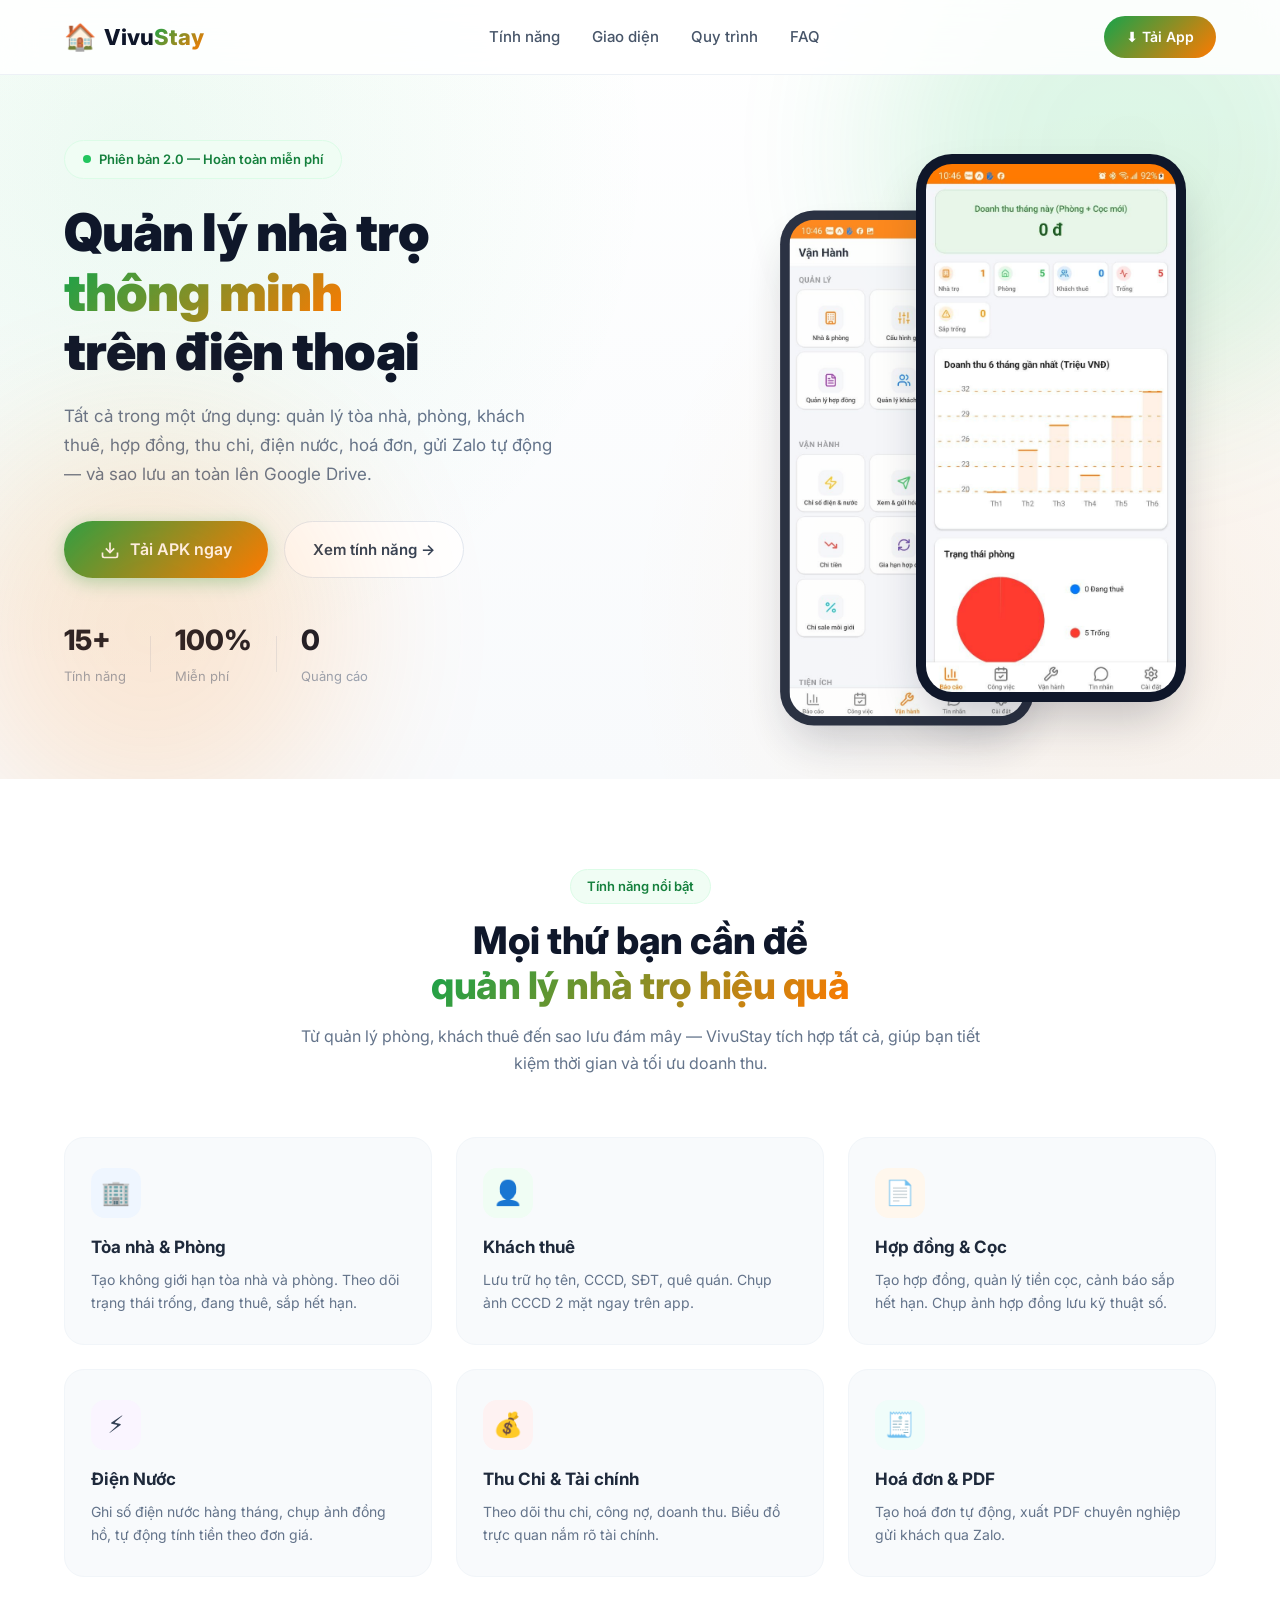
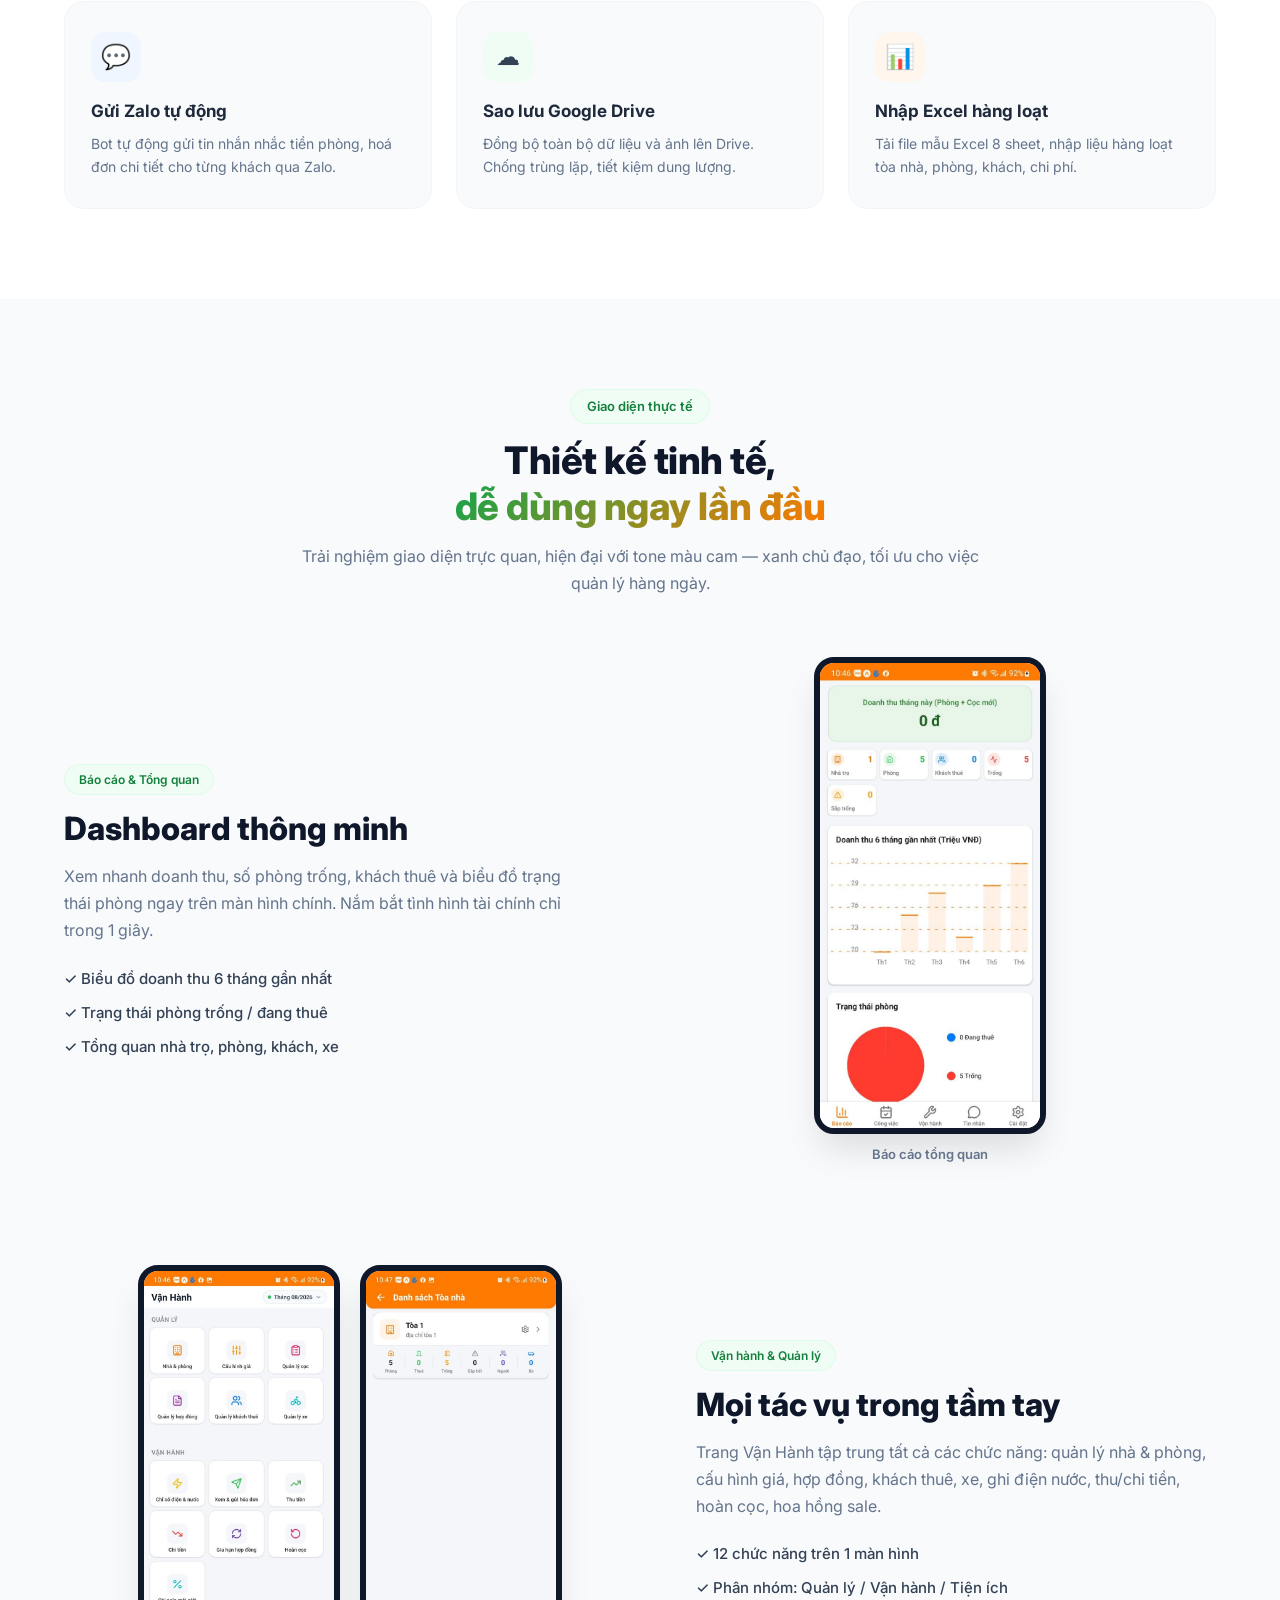
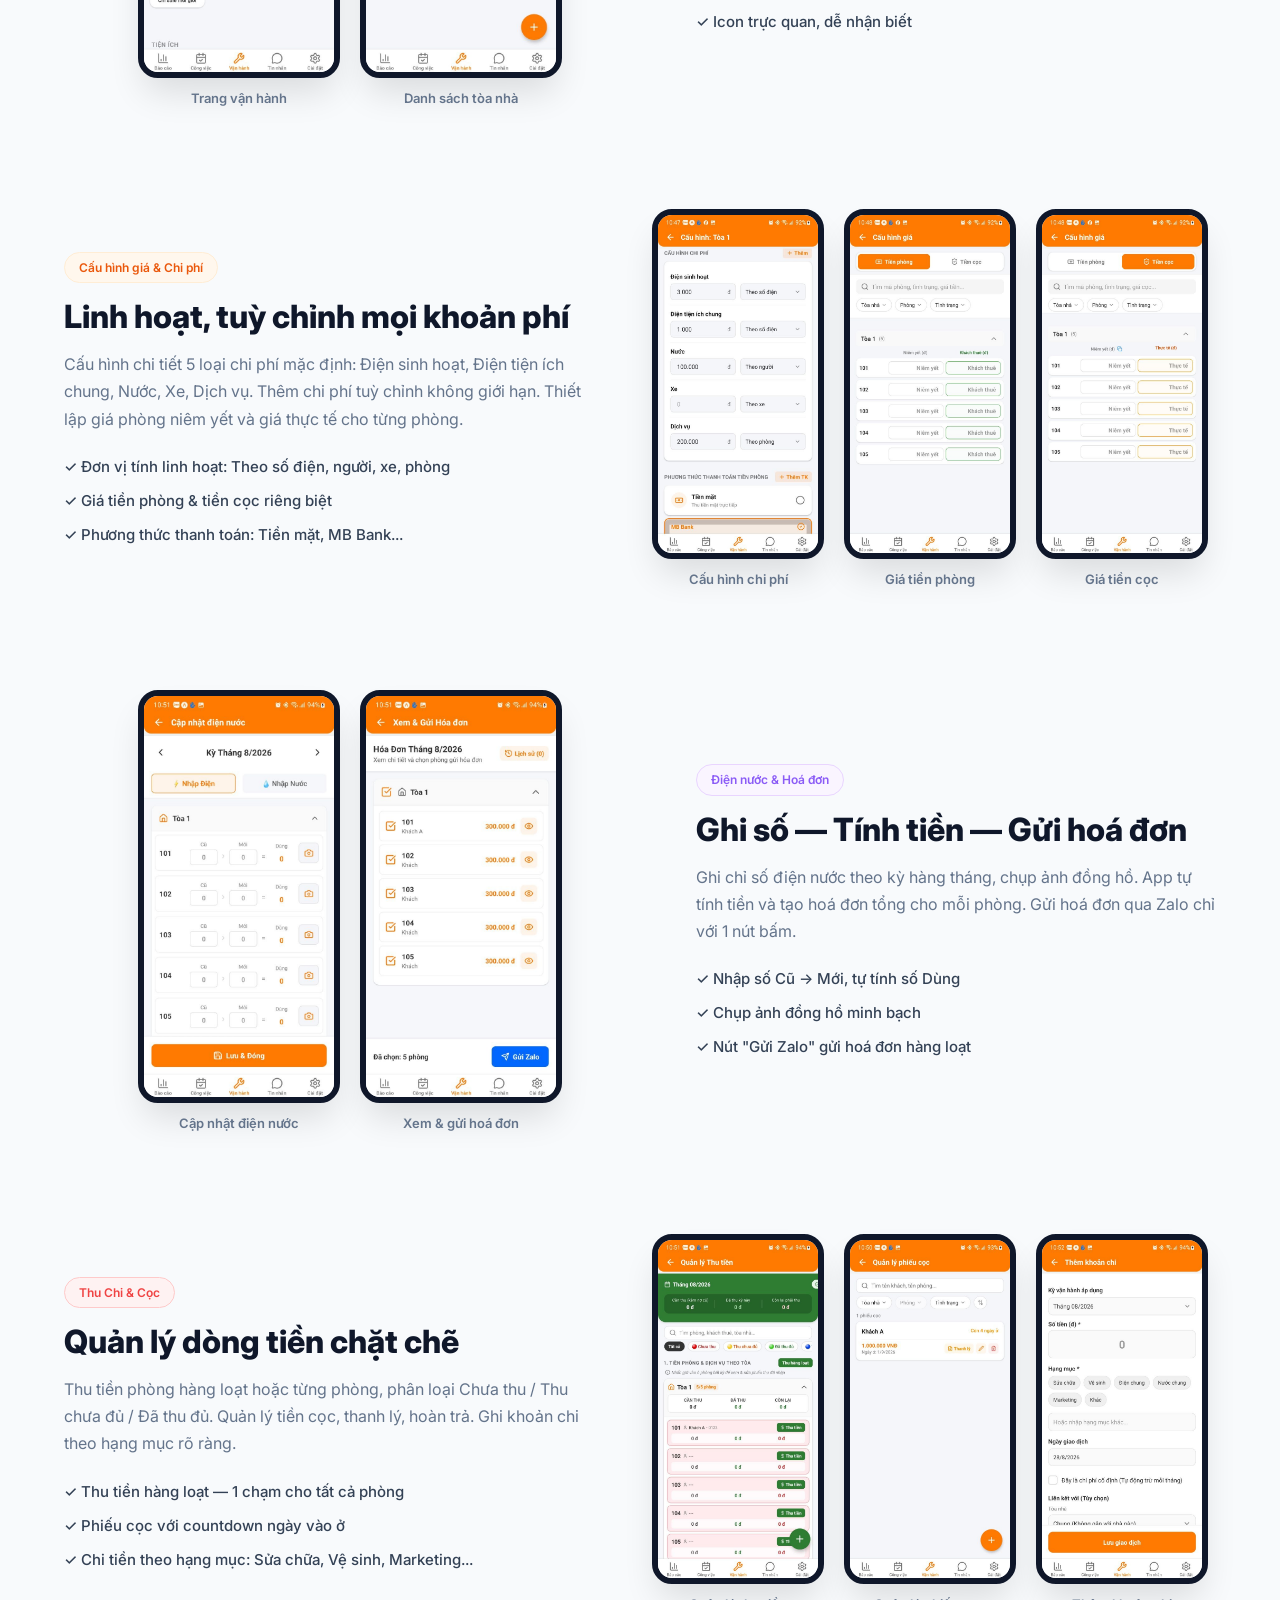
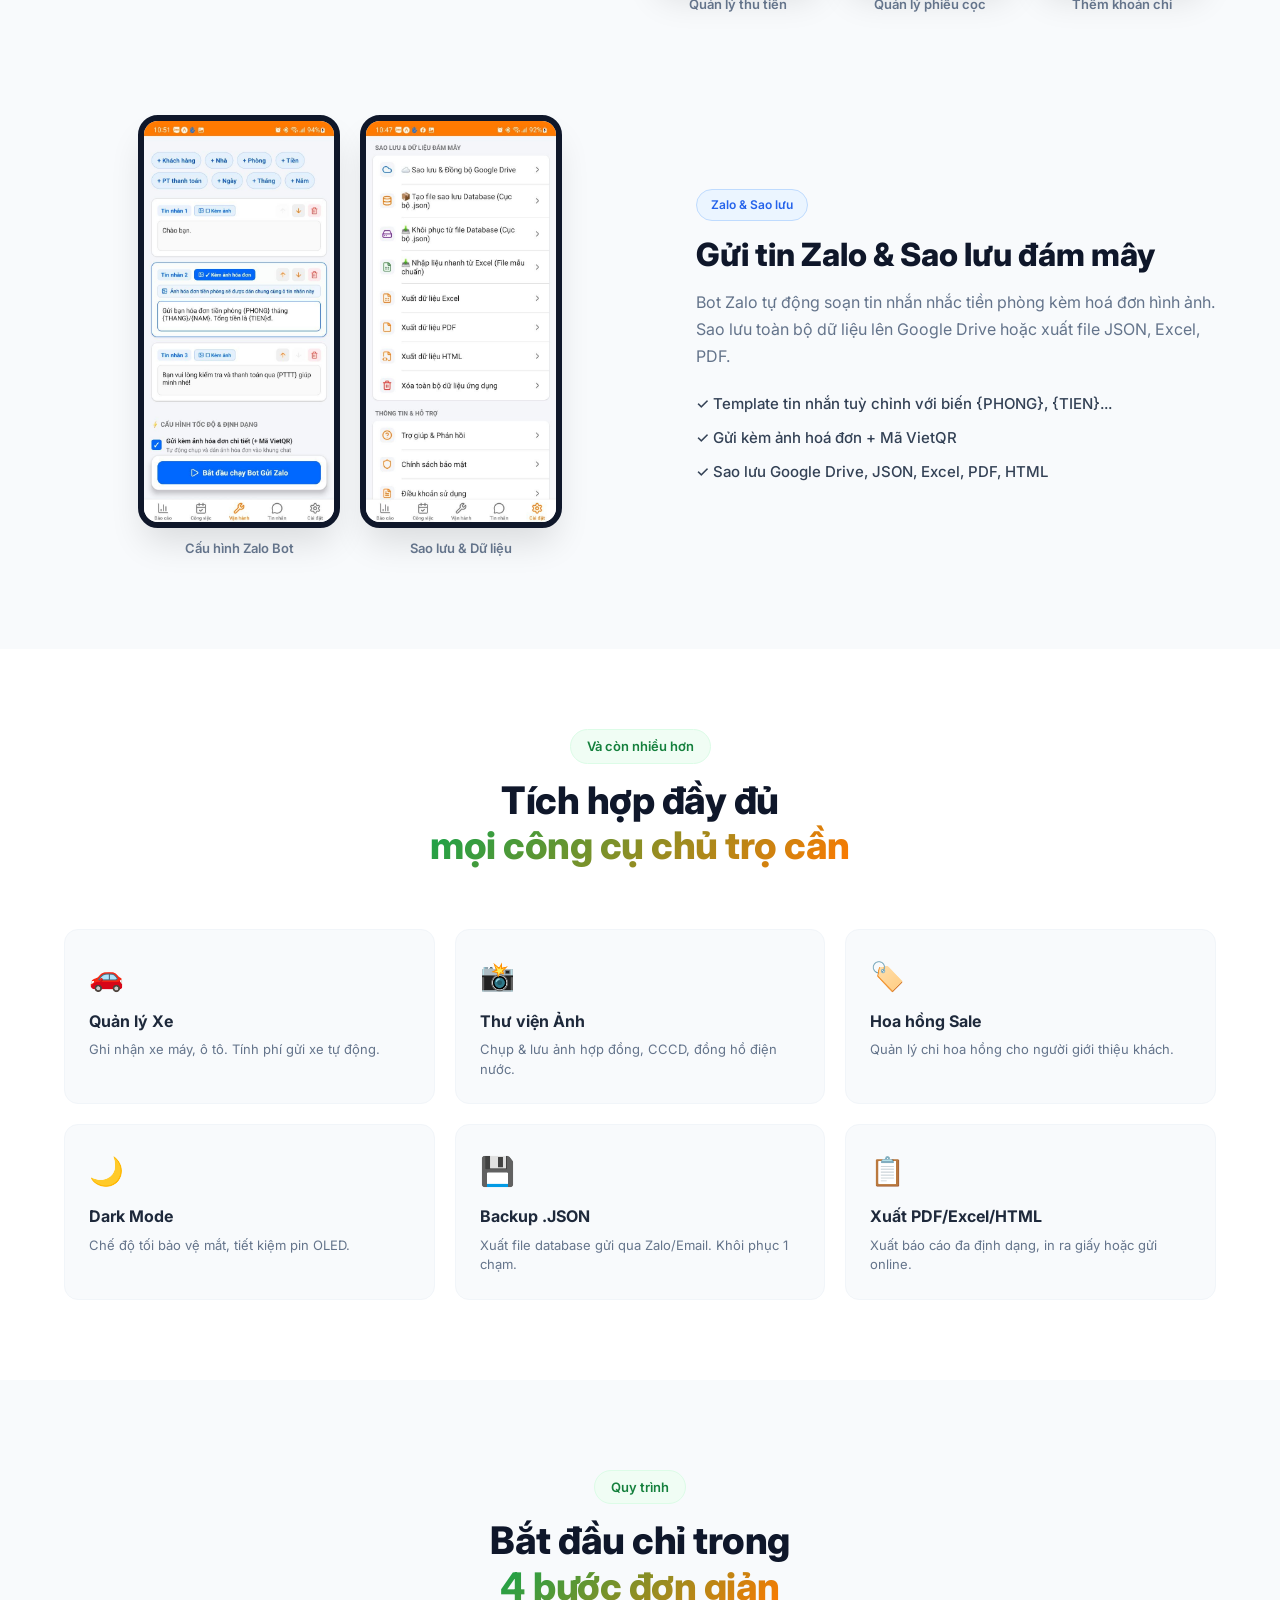
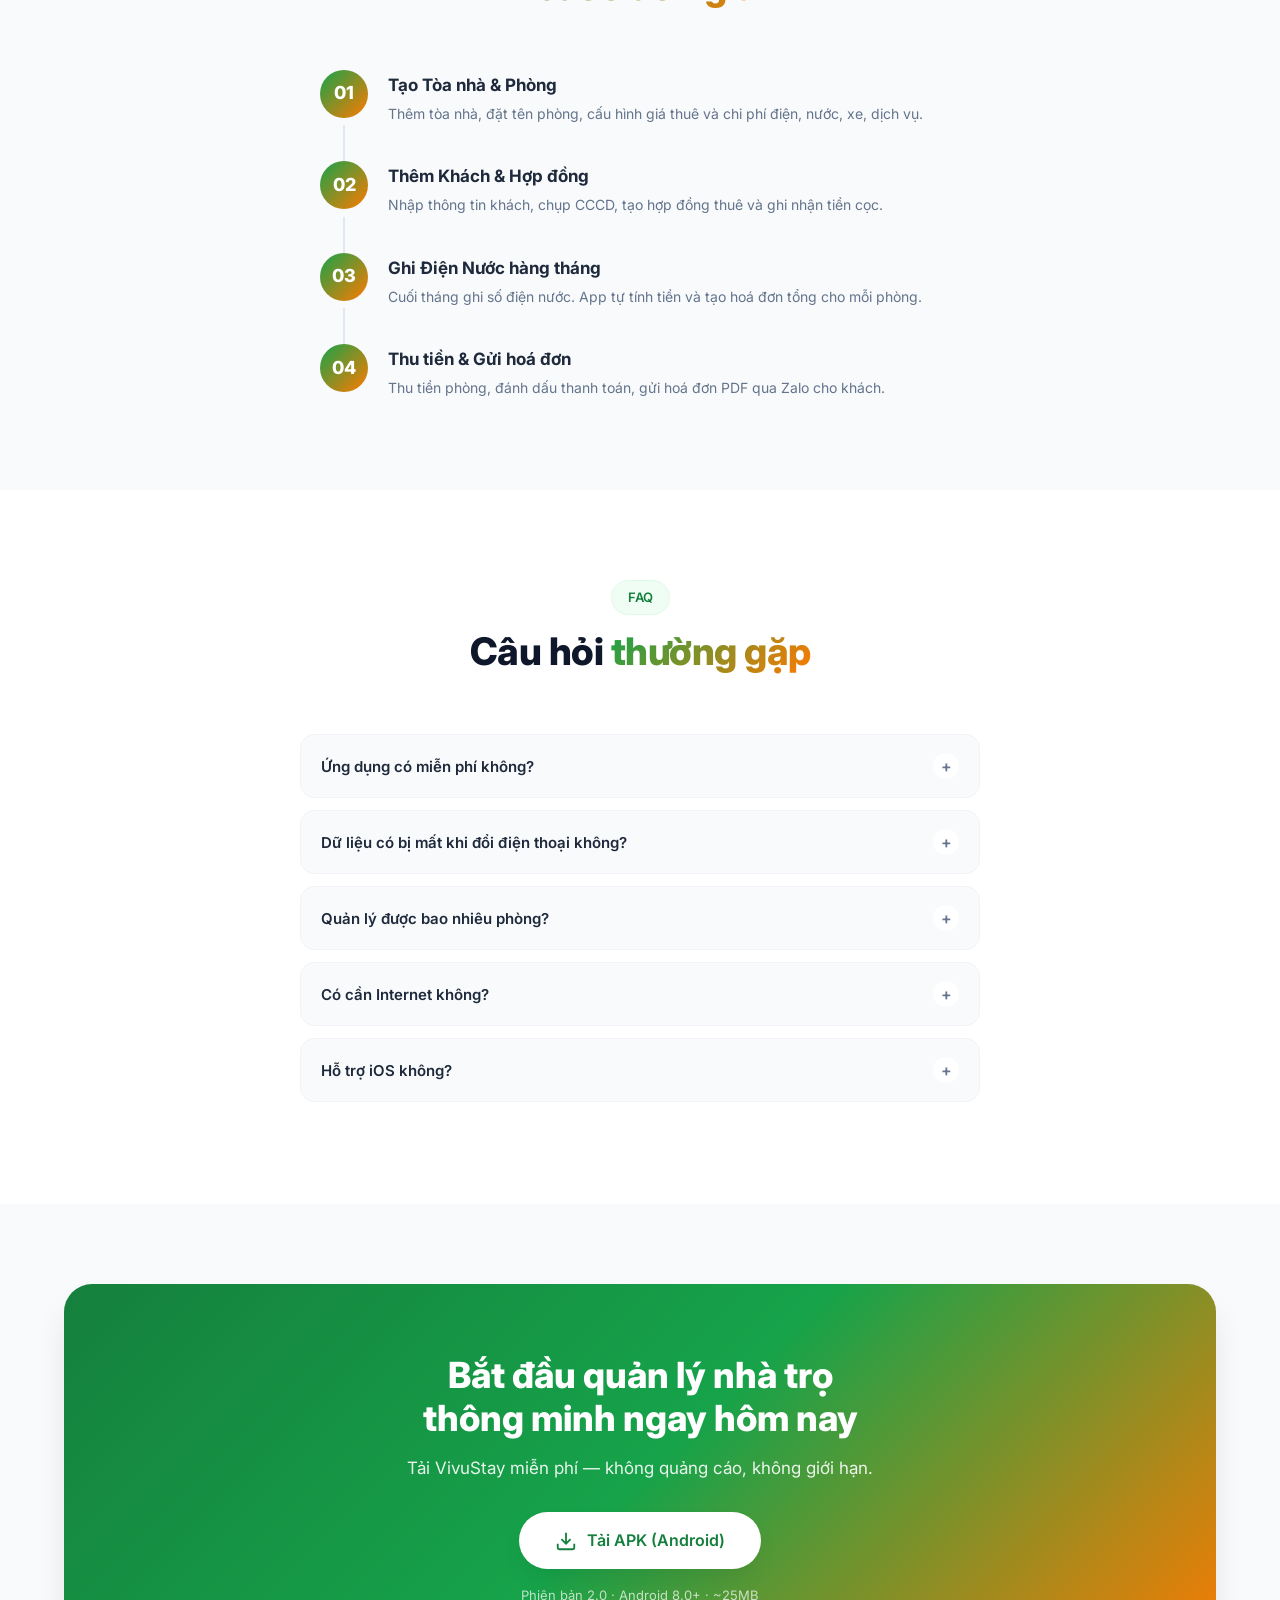
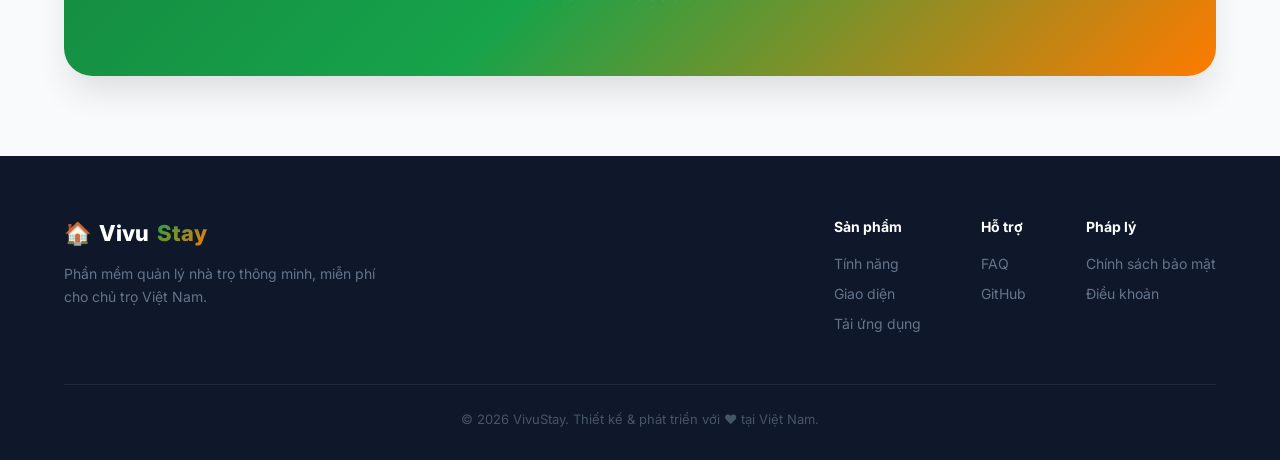
==== commit 8c7801a6: "Design landing page with real app screenshots, direct Expo APK download link and repo links" ====
--- a/index.html
+++ b/index.html
@@ -3,12 +3,12 @@
 <head>
     <meta charset="UTF-8">
     <meta name="viewport" content="width=device-width, initial-scale=1.0">
-    <title>VivuStay - Phần Mềm Quản Lý Nhà Trọ Thông Minh</title>
-    <meta name="description" content="VivuStay - Ứng dụng quản lý phòng trọ, nhà trọ toàn diện trên Android. Quản lý tòa nhà, phòng, khách thuê, hợp đồng, cọc, thu chi, điện nước, hoá đơn, sao lưu Google Drive và nhiều hơn nữa.">
-    <meta name="keywords" content="quản lý nhà trọ, quản lý phòng trọ, phần mềm quản lý trọ, app quản lý trọ, VivuStay">
+    <title>VivuStay — Phần Mềm Quản Lý Nhà Trọ Thông Minh | Miễn Phí</title>
+    <meta name="description" content="VivuStay 2.0 — Ứng dụng quản lý phòng trọ, nhà trọ toàn diện trên Android. Miễn phí, không quảng cáo. Quản lý tòa nhà, phòng, khách thuê, hợp đồng, cọc, thu chi, điện nước, hoá đơn, gửi Zalo, sao lưu Google Drive.">
+    <meta name="keywords" content="quản lý nhà trọ, quản lý phòng trọ, phần mềm quản lý trọ, app quản lý trọ, VivuStay, vivustay">
     <meta name="author" content="VivuStay">
-    <meta property="og:title" content="VivuStay - Phần Mềm Quản Lý Nhà Trọ Thông Minh">
-    <meta property="og:description" content="Giải pháp quản lý nhà trọ, phòng trọ toàn diện trên điện thoại Android.">
+    <meta property="og:title" content="VivuStay — Phần Mềm Quản Lý Nhà Trọ Thông Minh">
+    <meta property="og:description" content="Giải pháp toàn diện giúp chủ trọ quản lý tòa nhà, phòng, khách thuê, hợp đồng, thu chi — tất cả trên điện thoại. Hoàn toàn miễn phí.">
     <meta property="og:type" content="website">
     <link rel="preconnect" href="https://fonts.googleapis.com">
     <link rel="preconnect" href="https://fonts.gstatic.com" crossorigin>
@@ -17,812 +17,295 @@
 </head>
 <body>
 
-<!-- ===================== NAVBAR ===================== -->
+<!-- ===== NAVBAR ===== -->
 <nav class="navbar" id="navbar">
     <div class="container nav-container">
         <a href="#" class="nav-logo">
             <span class="logo-icon">🏠</span>
-            <span class="logo-text">Vivu<span class="logo-accent">Stay</span></span>
+            <span class="logo-text">Vivu<span class="accent">Stay</span></span>
         </a>
-        <ul class="nav-links">
+        <ul class="nav-links" id="navLinks">
             <li><a href="#features">Tính năng</a></li>
-            <li><a href="#details">Chi tiết</a></li>
+            <li><a href="#screenshots">Giao diện</a></li>
             <li><a href="#workflow">Quy trình</a></li>
-            <li><a href="#testimonials">Đánh giá</a></li>
             <li><a href="#faq">FAQ</a></li>
         </ul>
-        <a href="#download" class="nav-cta">Tải ứng dụng</a>
-        <button class="nav-toggle" id="navToggle" aria-label="Menu">
-            <span></span><span></span><span></span>
-        </button>
+        <a href="https://expo.dev/accounts/doanngocnui1/projects/QuanLyTro/builds/c2915e90-6248-41cf-9ede-2a058eef29cf" target="_blank" class="nav-cta">⬇ Tải App</a>
+        <button class="nav-toggle" id="navToggle" aria-label="Menu"><span></span><span></span><span></span></button>
     </div>
 </nav>
 
-<!-- ===================== HERO ===================== -->
+<!-- ===== HERO ===== -->
 <section class="hero" id="hero">
-    <div class="hero-bg-shapes">
-        <div class="shape shape-1"></div>
-        <div class="shape shape-2"></div>
-        <div class="shape shape-3"></div>
-        <div class="shape shape-4"></div>
-    </div>
-    <div class="container hero-container">
-        <div class="hero-content">
+    <div class="hero-bg">
+        <div class="blob blob-1"></div>
+        <div class="blob blob-2"></div>
+        <div class="blob blob-3"></div>
+    </div>
+    <div class="container hero-grid">
+        <div class="hero-text">
             <div class="hero-badge">
-                <span class="badge-dot"></span>
-                Phiên bản 2.0 — Miễn phí hoàn toàn
-            </div>
-            <h1 class="hero-title">
-                Quản lý nhà trọ<br>
-                <span class="gradient-text">thông minh</span> trên<br>
-                điện thoại
-            </h1>
-            <p class="hero-description">
-                Giải pháp toàn diện giúp chủ trọ quản lý tòa nhà, phòng, khách thuê, hợp đồng, thu chi, hoá đơn điện nước — tất cả chỉ trong một ứng dụng duy nhất.
-            </p>
-            <div class="hero-actions">
-                <a href="#download" class="btn btn-primary">
-                    <svg width="20" height="20" viewBox="0 0 24 24" fill="none" stroke="currentColor" stroke-width="2" stroke-linecap="round" stroke-linejoin="round"><path d="M21 15v4a2 2 0 0 1-2 2H5a2 2 0 0 1-2-2v-4"/><polyline points="7 10 12 15 17 10"/><line x1="12" y1="15" x2="12" y2="3"/></svg>
+                <span class="pulse-dot"></span>
+                Phiên bản 2.0 — Hoàn toàn miễn phí
+            </div>
+            <h1>Quản lý nhà trọ<br><span class="gradient-text">thông minh</span><br>trên điện thoại</h1>
+            <p class="hero-desc">Tất cả trong một ứng dụng: quản lý tòa nhà, phòng, khách thuê, hợp đồng, thu chi, điện nước, hoá đơn, gửi Zalo tự động — và sao lưu an toàn lên Google Drive.</p>
+            <div class="hero-btns">
+                <a href="https://expo.dev/accounts/doanngocnui1/projects/QuanLyTro/builds/c2915e90-6248-41cf-9ede-2a058eef29cf" target="_blank" class="btn btn-primary btn-lg">
+                    <svg width="20" height="20" viewBox="0 0 24 24" fill="none" stroke="currentColor" stroke-width="2"><path d="M21 15v4a2 2 0 0 1-2 2H5a2 2 0 0 1-2-2v-4"/><polyline points="7 10 12 15 17 10"/><line x1="12" y1="15" x2="12" y2="3"/></svg>
                     Tải APK ngay
                 </a>
-                <a href="#features" class="btn btn-outline">
-                    Khám phá tính năng →
-                </a>
-            </div>
-            <div class="hero-stats">
-                <div class="stat-item">
-                    <span class="stat-number" data-count="15">0</span><span class="stat-suffix">+</span>
-                    <span class="stat-label">Tính năng</span>
+                <a href="#features" class="btn btn-ghost">Xem tính năng →</a>
+            </div>
+            <div class="hero-metrics">
+                <div class="metric"><span class="metric-num">15+</span><span class="metric-label">Tính năng</span></div>
+                <div class="metric-sep"></div>
+                <div class="metric"><span class="metric-num">100%</span><span class="metric-label">Miễn phí</span></div>
+                <div class="metric-sep"></div>
+                <div class="metric"><span class="metric-num">0</span><span class="metric-label">Quảng cáo</span></div>
+            </div>
+        </div>
+        <div class="hero-phones">
+            <div class="phone-wrapper phone-back">
+                <div class="phone-bezel">
+                    <img src="images/photo_2_2026-08-28_10-53-57.jpg" alt="Vận Hành - VivuStay" loading="lazy">
                 </div>
-                <div class="stat-divider"></div>
-                <div class="stat-item">
-                    <span class="stat-number" data-count="100">0</span><span class="stat-suffix">%</span>
-                    <span class="stat-label">Miễn phí</span>
+            </div>
+            <div class="phone-wrapper phone-front">
+                <div class="phone-bezel">
+                    <img src="images/photo_1_2026-08-28_10-53-57.jpg" alt="Báo Cáo Tổng Quan - VivuStay" loading="lazy">
                 </div>
-                <div class="stat-divider"></div>
-                <div class="stat-item">
-                    <span class="stat-number" data-count="0">0</span><span class="stat-suffix">đ</span>
-                    <span class="stat-label">Quảng cáo</span>
-                </div>
-            </div>
-        </div>
-        <div class="hero-visual">
-            <div class="phone-mockup">
-                <div class="phone-frame">
-                    <div class="phone-notch"></div>
-                    <div class="phone-screen">
-                        <div class="screen-header">
-                            <span class="screen-greeting">Xin chào, Chủ trọ 👋</span>
-                            <span class="screen-date">28/08/2026</span>
-                        </div>
-                        <div class="screen-stats-grid">
-                            <div class="screen-stat-card stat-blue">
-                                <span class="screen-stat-icon">🏢</span>
-                                <span class="screen-stat-value">3</span>
-                                <span class="screen-stat-label">Tòa nhà</span>
-                            </div>
-                            <div class="screen-stat-card stat-green">
-                                <span class="screen-stat-icon">🚪</span>
-                                <span class="screen-stat-value">45</span>
-                                <span class="screen-stat-label">Phòng</span>
-                            </div>
-                            <div class="screen-stat-card stat-orange">
-                                <span class="screen-stat-icon">👤</span>
-                                <span class="screen-stat-value">38</span>
-                                <span class="screen-stat-label">Khách thuê</span>
-                            </div>
-                            <div class="screen-stat-card stat-red">
-                                <span class="screen-stat-icon">⚠️</span>
-                                <span class="screen-stat-value">2</span>
-                                <span class="screen-stat-label">Sắp hết hạn</span>
-                            </div>
-                        </div>
-                        <div class="screen-chart-placeholder">
-                            <div class="mini-bar" style="height:60%"></div>
-                            <div class="mini-bar" style="height:85%"></div>
-                            <div class="mini-bar" style="height:45%"></div>
-                            <div class="mini-bar" style="height:90%"></div>
-                            <div class="mini-bar" style="height:70%"></div>
-                            <div class="mini-bar" style="height:55%"></div>
-                        </div>
-                    </div>
-                </div>
-            </div>
-            <div class="floating-card card-1">
-                <span class="fc-icon">💰</span>
-                <div class="fc-info">
-                    <span class="fc-title">Doanh thu tháng 8</span>
-                    <span class="fc-value">45.200.000đ</span>
-                </div>
-            </div>
-            <div class="floating-card card-2">
-                <span class="fc-icon">✅</span>
-                <div class="fc-info">
-                    <span class="fc-title">Đã thu tiền</span>
-                    <span class="fc-value">38/45 phòng</span>
-                </div>
-            </div>
-        </div>
-    </div>
-</section>
-
-<!-- ===================== FEATURES OVERVIEW ===================== -->
+            </div>
+        </div>
+    </div>
+</section>
+
+<!-- ===== FEATURES GRID ===== -->
 <section class="features" id="features">
     <div class="container">
-        <div class="section-header">
-            <span class="section-tag">Tính năng nổi bật</span>
-            <h2 class="section-title">Mọi thứ bạn cần để<br><span class="gradient-text">quản lý nhà trọ hiệu quả</span></h2>
-            <p class="section-desc">Từ quản lý phòng đến sao lưu đám mây — VivuStay tích hợp tất cả trong một ứng dụng duy nhất, giúp bạn tiết kiệm thời gian và tối ưu doanh thu.</p>
-        </div>
-        <div class="features-grid">
-            <div class="feature-card" data-aos="fade-up">
-                <div class="feature-icon icon-blue">🏢</div>
-                <h3>Quản lý Tòa nhà & Phòng</h3>
-                <p>Tạo không giới hạn tòa nhà và phòng. Theo dõi trạng thái phòng trống, đang thuê, sắp hết hạn với giao diện trực quan.</p>
-            </div>
-            <div class="feature-card" data-aos="fade-up" data-aos-delay="100">
-                <div class="feature-icon icon-green">👤</div>
-                <h3>Quản lý Khách thuê</h3>
-                <p>Lưu trữ đầy đủ thông tin khách: họ tên, CCCD, số điện thoại, quê quán, nghề nghiệp. Chụp ảnh CCCD 2 mặt ngay trên app.</p>
-            </div>
-            <div class="feature-card" data-aos="fade-up" data-aos-delay="200">
-                <div class="feature-icon icon-orange">📄</div>
-                <h3>Hợp đồng & Tiền cọc</h3>
-                <p>Tạo hợp đồng thuê, quản lý tiền cọc, theo dõi ngày bắt đầu - kết thúc, tự động cảnh báo sắp hết hạn hợp đồng.</p>
-            </div>
-            <div class="feature-card" data-aos="fade-up" data-aos-delay="300">
-                <div class="feature-icon icon-purple">⚡</div>
-                <h3>Ghi Điện Nước tự động</h3>
-                <p>Ghi số điện nước hàng tháng, chụp ảnh đồng hồ, tự động tính tiền theo đơn giá bậc thang hoặc giá cố định.</p>
-            </div>
-            <div class="feature-card" data-aos="fade-up" data-aos-delay="400">
-                <div class="feature-icon icon-red">💰</div>
-                <h3>Thu Chi & Tài chính</h3>
-                <p>Theo dõi toàn bộ thu chi, công nợ, doanh thu từng tháng. Biểu đồ trực quan giúp nắm rõ tình hình tài chính.</p>
-            </div>
-            <div class="feature-card" data-aos="fade-up" data-aos-delay="500">
-                <div class="feature-icon icon-teal">🧾</div>
-                <h3>Hoá đơn & Xuất PDF</h3>
-                <p>Tự động tạo hoá đơn tiền phòng chi tiết, xuất PDF chuyên nghiệp để gửi cho khách thuê hoặc in ra giấy.</p>
-            </div>
-            <div class="feature-card" data-aos="fade-up" data-aos-delay="600">
-                <div class="feature-icon icon-blue">☁️</div>
-                <h3>Sao lưu Google Drive</h3>
-                <p>Đồng bộ toàn bộ dữ liệu và hình ảnh lên Google Drive. Sao lưu thông minh, chống trùng lặp, tiết kiệm dung lượng.</p>
-            </div>
-            <div class="feature-card" data-aos="fade-up" data-aos-delay="700">
-                <div class="feature-icon icon-green">📊</div>
-                <h3>Nhập liệu Excel</h3>
-                <p>Tải file mẫu Excel, nhập liệu hàng loạt tòa nhà, phòng, khách thuê, chi phí — tiết kiệm thời gian nhập dữ liệu.</p>
-            </div>
-            <div class="feature-card" data-aos="fade-up" data-aos-delay="800">
-                <div class="feature-icon icon-orange">💬</div>
-                <h3>Gửi tin Zalo tự động</h3>
-                <p>Tự động gửi tin nhắn nhắc tiền phòng, hoá đơn điện nước cho khách thuê qua Zalo với nội dung tuỳ chỉnh.</p>
-            </div>
-        </div>
-    </div>
-</section>
-
-<!-- ===================== DETAIL SECTIONS ===================== -->
-<section class="details" id="details">
-    <div class="container">
-
-        <!-- Detail 1: Tòa nhà & Phòng -->
-        <div class="detail-block">
-            <div class="detail-visual">
-                <div class="detail-phone">
-                    <div class="dp-screen">
-                        <div class="dp-header-bar">
-                            <span>🏢 Danh Sách Tòa Nhà</span>
-                        </div>
-                        <div class="dp-room-list">
-                            <div class="dp-room-item">
-                                <div class="dp-room-badge occupied">Đang thuê</div>
-                                <span class="dp-room-name">Phòng 101</span>
-                                <span class="dp-room-price">3.500.000đ</span>
-                            </div>
-                            <div class="dp-room-item">
-                                <div class="dp-room-badge empty">Trống</div>
-                                <span class="dp-room-name">Phòng 102</span>
-                                <span class="dp-room-price">3.200.000đ</span>
-                            </div>
-                            <div class="dp-room-item">
-                                <div class="dp-room-badge occupied">Đang thuê</div>
-                                <span class="dp-room-name">Phòng 103</span>
-                                <span class="dp-room-price">4.000.000đ</span>
-                            </div>
-                            <div class="dp-room-item">
-                                <div class="dp-room-badge warning">Sắp hết HĐ</div>
-                                <span class="dp-room-name">Phòng 201</span>
-                                <span class="dp-room-price">3.800.000đ</span>
-                            </div>
-                        </div>
-                    </div>
-                </div>
-            </div>
-            <div class="detail-content">
-                <span class="detail-tag">Quản lý Tòa nhà & Phòng</span>
-                <h3>Quản lý trực quan,<br>không giới hạn số lượng</h3>
-                <p>Tạo và quản lý nhiều tòa nhà cùng lúc. Mỗi tòa nhà chứa không giới hạn phòng với đầy đủ thông tin: tên phòng, giá thuê, diện tích, tầng, số lượng người tối đa.</p>
-                <ul class="detail-list">
-                    <li>
-                        <span class="check-icon">✓</span>
-                        Trạng thái phòng: Trống / Đang thuê / Sắp hết hạn
-                    </li>
-                    <li>
-                        <span class="check-icon">✓</span>
-                        Cấu hình chi phí riêng cho từng tòa nhà (Điện, Nước, Xe, Dịch vụ)
-                    </li>
-                    <li>
-                        <span class="check-icon">✓</span>
-                        Thêm chi phí tuỳ chỉnh không giới hạn
-                    </li>
-                    <li>
-                        <span class="check-icon">✓</span>
-                        Biểu đồ tổng quan tỷ lệ phòng trống / đang thuê
-                    </li>
-                </ul>
-            </div>
-        </div>
-
-        <!-- Detail 2: Khách thuê -->
-        <div class="detail-block reverse">
-            <div class="detail-visual">
-                <div class="detail-phone">
-                    <div class="dp-screen">
-                        <div class="dp-header-bar dp-green">
-                            <span>👤 Thông Tin Khách Thuê</span>
-                        </div>
-                        <div class="dp-tenant-card">
-                            <div class="dp-avatar">NV</div>
-                            <div class="dp-tenant-info">
-                                <span class="dp-tenant-name">Nguyễn Văn A</span>
-                                <span class="dp-tenant-phone">📱 0901 234 567</span>
-                            </div>
-                        </div>
-                        <div class="dp-info-rows">
-                            <div class="dp-info-row">
-                                <span class="dp-info-label">CCCD</span>
-                                <span class="dp-info-value">0123456789012</span>
-                            </div>
-                            <div class="dp-info-row">
-                                <span class="dp-info-label">Quê quán</span>
-                                <span class="dp-info-value">Hà Nội</span>
-                            </div>
-                            <div class="dp-info-row">
-                                <span class="dp-info-label">Nghề nghiệp</span>
-                                <span class="dp-info-value">Nhân viên văn phòng</span>
-                            </div>
-                            <div class="dp-info-row">
-                                <span class="dp-info-label">Ngày vào</span>
-                                <span class="dp-info-value">01/08/2026</span>
-                            </div>
-                        </div>
-                        <div class="dp-cccd-photos">
-                            <div class="dp-cccd">📷 CCCD mặt trước</div>
-                            <div class="dp-cccd">📷 CCCD mặt sau</div>
-                        </div>
-                    </div>
-                </div>
-            </div>
-            <div class="detail-content">
-                <span class="detail-tag tag-green">Quản lý Khách thuê</span>
-                <h3>Hồ sơ khách thuê<br>chi tiết & an toàn</h3>
-                <p>Lưu trữ toàn bộ thông tin cá nhân của khách thuê trong một giao diện duy nhất. Chụp và lưu ảnh giấy tờ tùy thân trực tiếp từ camera điện thoại.</p>
-                <ul class="detail-list">
-                    <li>
-                        <span class="check-icon green">✓</span>
-                        Họ tên, số điện thoại, CCCD, quê quán, nghề nghiệp
-                    </li>
-                    <li>
-                        <span class="check-icon green">✓</span>
-                        Chụp ảnh CCCD 2 mặt, ảnh hợp đồng, biên lai
-                    </li>
-                    <li>
-                        <span class="check-icon green">✓</span>
-                        Theo dõi lịch sử khách thuê theo từng phòng
-                    </li>
-                    <li>
-                        <span class="check-icon green">✓</span>
-                        Tìm kiếm khách nhanh theo tên hoặc số điện thoại
-                    </li>
-                </ul>
-            </div>
-        </div>
-
-        <!-- Detail 3: Hợp đồng & Cọc -->
-        <div class="detail-block">
-            <div class="detail-visual">
-                <div class="detail-phone">
-                    <div class="dp-screen">
-                        <div class="dp-header-bar dp-orange">
-                            <span>📄 Quản Lý Hợp Đồng</span>
-                        </div>
-                        <div class="dp-contract-card">
-                            <div class="dp-contract-header">
-                                <span class="dp-contract-room">Phòng 101 — Tòa A</span>
-                                <span class="dp-contract-status active">Đang hiệu lực</span>
-                            </div>
-                            <div class="dp-contract-detail">
-                                <div class="dp-cd-row">
-                                    <span>📅 Bắt đầu</span>
-                                    <span>01/06/2026</span>
-                                </div>
-                                <div class="dp-cd-row">
-                                    <span>📅 Kết thúc</span>
-                                    <span>01/06/2027</span>
-                                </div>
-                                <div class="dp-cd-row">
-                                    <span>💰 Tiền cọc</span>
-                                    <span>3.500.000đ</span>
-                                </div>
-                                <div class="dp-cd-row">
-                                    <span>💵 Giá thuê</span>
-                                    <span>3.500.000đ/tháng</span>
-                                </div>
-                            </div>
-                        </div>
-                        <div class="dp-contract-images">
-                            <div class="dp-ci">📸 Trang 1</div>
-                            <div class="dp-ci">📸 Trang 2</div>
-                            <div class="dp-ci">📸 Trang 3</div>
-                        </div>
-                    </div>
-                </div>
-            </div>
-            <div class="detail-content">
-                <span class="detail-tag tag-orange">Hợp đồng & Tiền cọc</span>
-                <h3>Hợp đồng rõ ràng,<br>tiền cọc minh bạch</h3>
-                <p>Quản lý hợp đồng thuê phòng với đầy đủ chi tiết: thời hạn, giá thuê, tiền cọc, điều khoản. Chụp ảnh hợp đồng giấy để lưu trữ kỹ thuật số.</p>
-                <ul class="detail-list">
-                    <li>
-                        <span class="check-icon orange">✓</span>
-                        Tạo hợp đồng cho từng phòng với thời hạn linh hoạt
-                    </li>
-                    <li>
-                        <span class="check-icon orange">✓</span>
-                        Quản lý tiền cọc: đặt cọc / hoàn cọc / khấu trừ
-                    </li>
-                    <li>
-                        <span class="check-icon orange">✓</span>
-                        Cảnh báo tự động khi hợp đồng sắp hết hạn (30 ngày)
-                    </li>
-                    <li>
-                        <span class="check-icon orange">✓</span>
-                        Chụp & lưu ảnh hợp đồng nhiều trang
-                    </li>
-                </ul>
-            </div>
-        </div>
-
-        <!-- Detail 4: Điện nước -->
-        <div class="detail-block reverse">
-            <div class="detail-visual">
-                <div class="detail-phone">
-                    <div class="dp-screen">
-                        <div class="dp-header-bar dp-purple">
-                            <span>⚡ Ghi Điện Nước Tháng 8</span>
-                        </div>
-                        <div class="dp-utility-list">
-                            <div class="dp-utility-item">
-                                <div class="dp-utility-room">P.101</div>
-                                <div class="dp-utility-data">
-                                    <div class="dp-ud-row">
-                                        <span>⚡ Điện:</span>
-                                        <span>145 → 278 = <strong>133 kWh</strong></span>
-                                    </div>
-                                    <div class="dp-ud-row">
-                                        <span>💧 Nước:</span>
-                                        <span>3 người × 100.000</span>
-                                    </div>
-                                </div>
-                                <div class="dp-utility-total">799.000đ</div>
-                            </div>
-                            <div class="dp-utility-item">
-                                <div class="dp-utility-room">P.102</div>
-                                <div class="dp-utility-data">
-                                    <div class="dp-ud-row">
-                                        <span>⚡ Điện:</span>
-                                        <span>200 → 312 = <strong>112 kWh</strong></span>
-                                    </div>
-                                    <div class="dp-ud-row">
-                                        <span>💧 Nước:</span>
-                                        <span>2 người × 100.000</span>
-                                    </div>
-                                </div>
-                                <div class="dp-utility-total">636.000đ</div>
-                            </div>
-                        </div>
-                    </div>
-                </div>
-            </div>
-            <div class="detail-content">
-                <span class="detail-tag tag-purple">Điện nước & Chi phí</span>
-                <h3>Ghi chỉ số, tính tiền<br>tự động chính xác</h3>
-                <p>Hệ thống ghi chỉ số điện nước hàng tháng, tự động tính tiền dựa trên đơn giá đã cấu hình. Hỗ trợ chụp ảnh đồng hồ làm bằng chứng.</p>
-                <ul class="detail-list">
-                    <li>
-                        <span class="check-icon purple">✓</span>
-                        5 loại chi phí mặc định: Điện sinh hoạt, Điện tiện ích, Nước, Xe, Dịch vụ
-                    </li>
-                    <li>
-                        <span class="check-icon purple">✓</span>
-                        Đơn vị linh hoạt: Theo số điện, Theo khối nước, Theo người, Theo xe, Theo phòng
-                    </li>
-                    <li>
-                        <span class="check-icon purple">✓</span>
-                        Tự thêm chi phí tuỳ chỉnh (Internet, Rác, Thang máy…)
-                    </li>
-                    <li>
-                        <span class="check-icon purple">✓</span>
-                        Chụp ảnh đồng hồ điện/nước minh bạch
-                    </li>
-                </ul>
-            </div>
-        </div>
-
-        <!-- Detail 5: Thu chi & Tài chính -->
-        <div class="detail-block">
-            <div class="detail-visual">
-                <div class="detail-phone">
-                    <div class="dp-screen">
-                        <div class="dp-header-bar dp-red">
-                            <span>💰 Thu Chi Tháng 8/2026</span>
-                        </div>
-                        <div class="dp-finance-summary">
-                            <div class="dp-fin-card fin-income">
-                                <span class="dp-fin-label">Thu</span>
-                                <span class="dp-fin-amount">+45.200.000đ</span>
-                            </div>
-                            <div class="dp-fin-card fin-expense">
-                                <span class="dp-fin-label">Chi</span>
-                                <span class="dp-fin-amount">-8.500.000đ</span>
-                            </div>
-                            <div class="dp-fin-card fin-profit">
-                                <span class="dp-fin-label">Lợi nhuận</span>
-                                <span class="dp-fin-amount">+36.700.000đ</span>
-                            </div>
-                        </div>
-                        <div class="dp-chart-bars">
-                            <div class="dp-month-bar">
-                                <div class="dp-bar-fill" style="height:65%"></div>
-                                <span>T6</span>
-                            </div>
-                            <div class="dp-month-bar">
-                                <div class="dp-bar-fill" style="height:80%"></div>
-                                <span>T7</span>
-                            </div>
-                            <div class="dp-month-bar active">
-                                <div class="dp-bar-fill" style="height:90%"></div>
-                                <span>T8</span>
-                            </div>
-                        </div>
-                    </div>
-                </div>
-            </div>
-            <div class="detail-content">
-                <span class="detail-tag tag-red">Thu Chi & Tài chính</span>
-                <h3>Nắm rõ dòng tiền,<br>tối ưu lợi nhuận</h3>
-                <p>Theo dõi mọi khoản thu chi của từng tòa nhà, từng phòng. Biểu đồ trực quan giúp bạn nắm bắt tình hình tài chính chỉ trong tích tắc.</p>
-                <ul class="detail-list">
-                    <li>
-                        <span class="check-icon red">✓</span>
-                        Phân loại thu/chi rõ ràng theo danh mục
-                    </li>
-                    <li>
-                        <span class="check-icon red">✓</span>
-                        Công nợ đầu kỳ, theo dõi khách nợ tiền
-                    </li>
-                    <li>
-                        <span class="check-icon red">✓</span>
-                        Biểu đồ doanh thu, lợi nhuận theo tháng
-                    </li>
-                    <li>
-                        <span class="check-icon red">✓</span>
-                        Xuất báo cáo tài chính PDF / Excel
-                    </li>
-                </ul>
-            </div>
-        </div>
-
-    </div>
-</section>
-
-<!-- ===================== MORE FEATURES ===================== -->
-<section class="more-features" id="more">
-    <div class="container">
-        <div class="section-header">
-            <span class="section-tag">Và còn nhiều hơn nữa</span>
-            <h2 class="section-title">Tích hợp mọi công cụ<br><span class="gradient-text">chủ trọ cần</span></h2>
-        </div>
-        <div class="more-grid">
-            <div class="more-card">
-                <div class="more-icon">🧾</div>
-                <h4>Hoá đơn tự động</h4>
-                <p>Tạo hoá đơn tiền phòng chi tiết với đầy đủ các khoản: tiền phòng, điện, nước, xe, dịch vụ. Xuất PDF chuyên nghiệp.</p>
-            </div>
-            <div class="more-card">
-                <div class="more-icon">💬</div>
-                <h4>Nhắn tin Zalo tự động</h4>
-                <p>Tự động soạn và gửi tin nhắn nhắc tiền phòng, hoá đơn chi tiết cho từng khách qua Zalo. Tuỳ chỉnh mẫu tin nhắn.</p>
-            </div>
-            <div class="more-card">
-                <div class="more-icon">🚗</div>
-                <h4>Quản lý Xe & Phương tiện</h4>
-                <p>Ghi nhận xe máy, ô tô, xe đạp của khách thuê. Tính phí gửi xe tự động theo tháng.</p>
-            </div>
-            <div class="more-card">
-                <div class="more-icon">📊</div>
-                <h4>Nhập liệu Excel hàng loạt</h4>
-                <p>Tải file mẫu Excel 8 sheet, nhập liệu hàng loạt: tòa nhà, phòng, khách, chi phí, hợp đồng, cọc, điện nước.</p>
-            </div>
-            <div class="more-card">
-                <div class="more-icon">☁️</div>
-                <h4>Sao lưu Google Drive</h4>
-                <p>Đăng nhập Google, sao lưu toàn bộ dữ liệu và ảnh lên Drive. Cơ chế chống trùng lặp tiết kiệm dung lượng.</p>
-            </div>
-            <div class="more-card">
-                <div class="more-icon">💾</div>
-                <h4>Sao lưu Database cục bộ</h4>
-                <p>Xuất file .json chứa 100% dữ liệu để gửi qua Zalo, Email. Khôi phục chỉ 1 chạm.</p>
-            </div>
-            <div class="more-card">
-                <div class="more-icon">🌙</div>
-                <h4>Chế độ Tối (Dark Mode)</h4>
-                <p>Giao diện sáng / tối tuỳ chọn. Bảo vệ mắt khi sử dụng ban đêm, tiết kiệm pin OLED.</p>
-            </div>
-            <div class="more-card">
-                <div class="more-icon">📸</div>
-                <h4>Thư viện Ảnh & Tài liệu</h4>
-                <p>Chụp và lưu trữ ảnh hợp đồng, CCCD, đồng hồ điện nước, biên lai. Sắp xếp theo phòng và khách.</p>
-            </div>
-            <div class="more-card">
-                <div class="more-icon">🏷️</div>
-                <h4>Hoa hồng Môi giới</h4>
-                <p>Quản lý hoa hồng cho Sale giới thiệu khách thuê. Theo dõi ai giới thiệu, bao nhiêu, đã thanh toán chưa.</p>
-            </div>
-        </div>
-    </div>
-</section>
-
-<!-- ===================== WORKFLOW ===================== -->
+        <div class="sec-header">
+            <span class="sec-tag">Tính năng nổi bật</span>
+            <h2>Mọi thứ bạn cần để<br><span class="gradient-text">quản lý nhà trọ hiệu quả</span></h2>
+            <p class="sec-desc">Từ quản lý phòng, khách thuê đến sao lưu đám mây — VivuStay tích hợp tất cả, giúp bạn tiết kiệm thời gian và tối ưu doanh thu.</p>
+        </div>
+        <div class="feat-grid">
+            <div class="feat-card"><div class="feat-ico ico-blue">🏢</div><h3>Tòa nhà & Phòng</h3><p>Tạo không giới hạn tòa nhà và phòng. Theo dõi trạng thái trống, đang thuê, sắp hết hạn.</p></div>
+            <div class="feat-card"><div class="feat-ico ico-green">👤</div><h3>Khách thuê</h3><p>Lưu trữ họ tên, CCCD, SĐT, quê quán. Chụp ảnh CCCD 2 mặt ngay trên app.</p></div>
+            <div class="feat-card"><div class="feat-ico ico-orange">📄</div><h3>Hợp đồng & Cọc</h3><p>Tạo hợp đồng, quản lý tiền cọc, cảnh báo sắp hết hạn. Chụp ảnh hợp đồng lưu kỹ thuật số.</p></div>
+            <div class="feat-card"><div class="feat-ico ico-purple">⚡</div><h3>Điện Nước</h3><p>Ghi số điện nước hàng tháng, chụp ảnh đồng hồ, tự động tính tiền theo đơn giá.</p></div>
+            <div class="feat-card"><div class="feat-ico ico-red">💰</div><h3>Thu Chi & Tài chính</h3><p>Theo dõi thu chi, công nợ, doanh thu. Biểu đồ trực quan nắm rõ tài chính.</p></div>
+            <div class="feat-card"><div class="feat-ico ico-teal">🧾</div><h3>Hoá đơn & PDF</h3><p>Tạo hoá đơn tự động, xuất PDF chuyên nghiệp gửi khách qua Zalo.</p></div>
+            <div class="feat-card"><div class="feat-ico ico-blue">💬</div><h3>Gửi Zalo tự động</h3><p>Bot tự động gửi tin nhắn nhắc tiền phòng, hoá đơn chi tiết cho từng khách qua Zalo.</p></div>
+            <div class="feat-card"><div class="feat-ico ico-green">☁️</div><h3>Sao lưu Google Drive</h3><p>Đồng bộ toàn bộ dữ liệu và ảnh lên Drive. Chống trùng lặp, tiết kiệm dung lượng.</p></div>
+            <div class="feat-card"><div class="feat-ico ico-orange">📊</div><h3>Nhập Excel hàng loạt</h3><p>Tải file mẫu Excel 8 sheet, nhập liệu hàng loạt tòa nhà, phòng, khách, chi phí.</p></div>
+        </div>
+    </div>
+</section>
+
+<!-- ===== SCREENSHOTS SHOWCASE ===== -->
+<section class="screenshots" id="screenshots">
+    <div class="container">
+        <div class="sec-header">
+            <span class="sec-tag">Giao diện thực tế</span>
+            <h2>Thiết kế tinh tế,<br><span class="gradient-text">dễ dùng ngay lần đầu</span></h2>
+            <p class="sec-desc">Trải nghiệm giao diện trực quan, hiện đại với tone màu cam — xanh chủ đạo, tối ưu cho việc quản lý hàng ngày.</p>
+        </div>
+
+        <!-- Showcase row 1 -->
+        <div class="showcase-block">
+            <div class="showcase-info">
+                <span class="showcase-tag">Báo cáo & Tổng quan</span>
+                <h3>Dashboard thông minh</h3>
+                <p>Xem nhanh doanh thu, số phòng trống, khách thuê và biểu đồ trạng thái phòng ngay trên màn hình chính. Nắm bắt tình hình tài chính chỉ trong 1 giây.</p>
+                <ul class="showcase-list">
+                    <li>✓ Biểu đồ doanh thu 6 tháng gần nhất</li>
+                    <li>✓ Trạng thái phòng trống / đang thuê</li>
+                    <li>✓ Tổng quan nhà trọ, phòng, khách, xe</li>
+                </ul>
+            </div>
+            <div class="showcase-phones">
+                <div class="sp-single"><div class="sp-bezel"><img src="images/photo_1_2026-08-28_10-53-57.jpg" alt="Dashboard" loading="lazy"></div><span class="sp-label">Báo cáo tổng quan</span></div>
+            </div>
+        </div>
+
+        <!-- Showcase row 2 -->
+        <div class="showcase-block reverse">
+            <div class="showcase-info">
+                <span class="showcase-tag tag-green">Vận hành & Quản lý</span>
+                <h3>Mọi tác vụ trong tầm tay</h3>
+                <p>Trang Vận Hành tập trung tất cả các chức năng: quản lý nhà & phòng, cấu hình giá, hợp đồng, khách thuê, xe, ghi điện nước, thu/chi tiền, hoàn cọc, hoa hồng sale.</p>
+                <ul class="showcase-list">
+                    <li>✓ 12 chức năng trên 1 màn hình</li>
+                    <li>✓ Phân nhóm: Quản lý / Vận hành / Tiện ích</li>
+                    <li>✓ Icon trực quan, dễ nhận biết</li>
+                </ul>
+            </div>
+            <div class="showcase-phones two-phones">
+                <div class="sp-single"><div class="sp-bezel"><img src="images/photo_2_2026-08-28_10-53-57.jpg" alt="Vận hành" loading="lazy"></div><span class="sp-label">Trang vận hành</span></div>
+                <div class="sp-single"><div class="sp-bezel"><img src="images/photo_4_2026-08-28_10-53-57.jpg" alt="Tòa nhà" loading="lazy"></div><span class="sp-label">Danh sách tòa nhà</span></div>
+            </div>
+        </div>
+
+        <!-- Showcase row 3 -->
+        <div class="showcase-block">
+            <div class="showcase-info">
+                <span class="showcase-tag tag-orange">Cấu hình giá & Chi phí</span>
+                <h3>Linh hoạt, tuỳ chỉnh mọi khoản phí</h3>
+                <p>Cấu hình chi tiết 5 loại chi phí mặc định: Điện sinh hoạt, Điện tiện ích chung, Nước, Xe, Dịch vụ. Thêm chi phí tuỳ chỉnh không giới hạn. Thiết lập giá phòng niêm yết và giá thực tế cho từng phòng.</p>
+                <ul class="showcase-list">
+                    <li>✓ Đơn vị tính linh hoạt: Theo số điện, người, xe, phòng</li>
+                    <li>✓ Giá tiền phòng & tiền cọc riêng biệt</li>
+                    <li>✓ Phương thức thanh toán: Tiền mặt, MB Bank...</li>
+                </ul>
+            </div>
+            <div class="showcase-phones three-phones">
+                <div class="sp-single"><div class="sp-bezel"><img src="images/photo_5_2026-08-28_10-53-57.jpg" alt="Chi phí" loading="lazy"></div><span class="sp-label">Cấu hình chi phí</span></div>
+                <div class="sp-single"><div class="sp-bezel"><img src="images/photo_6_2026-08-28_10-53-57.jpg" alt="Giá phòng" loading="lazy"></div><span class="sp-label">Giá tiền phòng</span></div>
+                <div class="sp-single"><div class="sp-bezel"><img src="images/photo_7_2026-08-28_10-53-57.jpg" alt="Tiền cọc" loading="lazy"></div><span class="sp-label">Giá tiền cọc</span></div>
+            </div>
+        </div>
+
+        <!-- Showcase row 4 -->
+        <div class="showcase-block reverse">
+            <div class="showcase-info">
+                <span class="showcase-tag tag-purple">Điện nước & Hoá đơn</span>
+                <h3>Ghi số — Tính tiền — Gửi hoá đơn</h3>
+                <p>Ghi chỉ số điện nước theo kỳ hàng tháng, chụp ảnh đồng hồ. App tự tính tiền và tạo hoá đơn tổng cho mỗi phòng. Gửi hoá đơn qua Zalo chỉ với 1 nút bấm.</p>
+                <ul class="showcase-list">
+                    <li>✓ Nhập số Cũ → Mới, tự tính số Dùng</li>
+                    <li>✓ Chụp ảnh đồng hồ minh bạch</li>
+                    <li>✓ Nút "Gửi Zalo" gửi hoá đơn hàng loạt</li>
+                </ul>
+            </div>
+            <div class="showcase-phones two-phones">
+                <div class="sp-single"><div class="sp-bezel"><img src="images/photo_12_2026-08-28_10-53-57.jpg" alt="Điện nước" loading="lazy"></div><span class="sp-label">Cập nhật điện nước</span></div>
+                <div class="sp-single"><div class="sp-bezel"><img src="images/photo_13_2026-08-28_10-53-57.jpg" alt="Hoá đơn" loading="lazy"></div><span class="sp-label">Xem & gửi hoá đơn</span></div>
+            </div>
+        </div>
+
+        <!-- Showcase row 5 -->
+        <div class="showcase-block">
+            <div class="showcase-info">
+                <span class="showcase-tag tag-red">Thu Chi & Cọc</span>
+                <h3>Quản lý dòng tiền chặt chẽ</h3>
+                <p>Thu tiền phòng hàng loạt hoặc từng phòng, phân loại Chưa thu / Thu chưa đủ / Đã thu đủ. Quản lý tiền cọc, thanh lý, hoàn trả. Ghi khoản chi theo hạng mục rõ ràng.</p>
+                <ul class="showcase-list">
+                    <li>✓ Thu tiền hàng loạt — 1 chạm cho tất cả phòng</li>
+                    <li>✓ Phiếu cọc với countdown ngày vào ở</li>
+                    <li>✓ Chi tiền theo hạng mục: Sửa chữa, Vệ sinh, Marketing...</li>
+                </ul>
+            </div>
+            <div class="showcase-phones three-phones">
+                <div class="sp-single"><div class="sp-bezel"><img src="images/photo_15_2026-08-28_10-53-57.jpg" alt="Thu tiền" loading="lazy"></div><span class="sp-label">Quản lý thu tiền</span></div>
+                <div class="sp-single"><div class="sp-bezel"><img src="images/photo_8_2026-08-28_10-53-57.jpg" alt="Phiếu cọc" loading="lazy"></div><span class="sp-label">Quản lý phiếu cọc</span></div>
+                <div class="sp-single"><div class="sp-bezel"><img src="images/photo_16_2026-08-28_10-53-57.jpg" alt="Chi tiền" loading="lazy"></div><span class="sp-label">Thêm khoản chi</span></div>
+            </div>
+        </div>
+
+        <!-- Showcase row 6 -->
+        <div class="showcase-block reverse">
+            <div class="showcase-info">
+                <span class="showcase-tag" style="background:#EBF5FF;color:#2563EB;border-color:#BFDBFE;">Zalo & Sao lưu</span>
+                <h3>Gửi tin Zalo & Sao lưu đám mây</h3>
+                <p>Bot Zalo tự động soạn tin nhắn nhắc tiền phòng kèm hoá đơn hình ảnh. Sao lưu toàn bộ dữ liệu lên Google Drive hoặc xuất file JSON, Excel, PDF.</p>
+                <ul class="showcase-list">
+                    <li>✓ Template tin nhắn tuỳ chỉnh với biến {PHONG}, {TIEN}...</li>
+                    <li>✓ Gửi kèm ảnh hoá đơn + Mã VietQR</li>
+                    <li>✓ Sao lưu Google Drive, JSON, Excel, PDF, HTML</li>
+                </ul>
+            </div>
+            <div class="showcase-phones two-phones">
+                <div class="sp-single"><div class="sp-bezel"><img src="images/photo_14_2026-08-28_10-53-57.jpg" alt="Zalo bot" loading="lazy"></div><span class="sp-label">Cấu hình Zalo Bot</span></div>
+                <div class="sp-single"><div class="sp-bezel"><img src="images/photo_3_2026-08-28_10-53-57.jpg" alt="Sao lưu" loading="lazy"></div><span class="sp-label">Sao lưu & Dữ liệu</span></div>
+            </div>
+        </div>
+    </div>
+</section>
+
+<!-- ===== EXTRA FEATURES ===== -->
+<section class="extras">
+    <div class="container">
+        <div class="sec-header">
+            <span class="sec-tag">Và còn nhiều hơn</span>
+            <h2>Tích hợp đầy đủ<br><span class="gradient-text">mọi công cụ chủ trọ cần</span></h2>
+        </div>
+        <div class="extras-grid">
+            <div class="extra-card"><span>🚗</span><h4>Quản lý Xe</h4><p>Ghi nhận xe máy, ô tô. Tính phí gửi xe tự động.</p></div>
+            <div class="extra-card"><span>📸</span><h4>Thư viện Ảnh</h4><p>Chụp & lưu ảnh hợp đồng, CCCD, đồng hồ điện nước.</p></div>
+            <div class="extra-card"><span>🏷️</span><h4>Hoa hồng Sale</h4><p>Quản lý chi hoa hồng cho người giới thiệu khách.</p></div>
+            <div class="extra-card"><span>🌙</span><h4>Dark Mode</h4><p>Chế độ tối bảo vệ mắt, tiết kiệm pin OLED.</p></div>
+            <div class="extra-card"><span>💾</span><h4>Backup .JSON</h4><p>Xuất file database gửi qua Zalo/Email. Khôi phục 1 chạm.</p></div>
+            <div class="extra-card"><span>📋</span><h4>Xuất PDF/Excel/HTML</h4><p>Xuất báo cáo đa định dạng, in ra giấy hoặc gửi online.</p></div>
+        </div>
+    </div>
+</section>
+
+<!-- ===== WORKFLOW ===== -->
 <section class="workflow" id="workflow">
     <div class="container">
-        <div class="section-header">
-            <span class="section-tag">Quy trình sử dụng</span>
-            <h2 class="section-title">Bắt đầu chỉ trong<br><span class="gradient-text">4 bước đơn giản</span></h2>
-        </div>
-        <div class="workflow-steps">
-            <div class="wf-step">
-                <div class="wf-number">01</div>
-                <div class="wf-content">
-                    <h4>Tạo Tòa nhà & Phòng</h4>
-                    <p>Thêm tòa nhà, đặt tên phòng, cấu hình giá thuê và các loại chi phí (điện, nước, xe, dịch vụ).</p>
-                </div>
-            </div>
-            <div class="wf-connector"></div>
-            <div class="wf-step">
-                <div class="wf-number">02</div>
-                <div class="wf-content">
-                    <h4>Thêm Khách thuê & Hợp đồng</h4>
-                    <p>Điền thông tin khách, chụp CCCD, tạo hợp đồng thuê và ghi nhận tiền cọc.</p>
-                </div>
-            </div>
-            <div class="wf-connector"></div>
-            <div class="wf-step">
-                <div class="wf-number">03</div>
-                <div class="wf-content">
-                    <h4>Ghi Điện Nước hàng tháng</h4>
-                    <p>Cuối tháng, ghi số điện nước mới. App tự tính tiền và tạo hoá đơn tổng cho mỗi phòng.</p>
-                </div>
-            </div>
-            <div class="wf-connector"></div>
-            <div class="wf-step">
-                <div class="wf-number">04</div>
-                <div class="wf-content">
-                    <h4>Thu tiền & Gửi hoá đơn</h4>
-                    <p>Thu tiền phòng, đánh dấu đã thanh toán, gửi hoá đơn PDF qua Zalo cho khách. Xong!</p>
-                </div>
-            </div>
-        </div>
-    </div>
-</section>
-
-<!-- ===================== GOOGLE DRIVE SECTION ===================== -->
-<section class="gdrive-section">
-    <div class="container">
-        <div class="gdrive-card">
-            <div class="gdrive-content">
-                <div class="gdrive-icon-big">☁️</div>
-                <h3>Sao lưu an toàn lên Google Drive</h3>
-                <p>Toàn bộ dữ liệu và hình ảnh được sao lưu lên Google Drive của bạn với cấu trúc thư mục rõ ràng. Cơ chế Incremental Sync đảm bảo ảnh chỉ tải lên 1 lần duy nhất, tiết kiệm 100% dung lượng.</p>
-                <div class="gdrive-folder-tree">
-                    <div class="tree-line">📁 QuanLyTro_Backup/</div>
-                    <div class="tree-line indent-1">📁 LichSu_Database/</div>
-                    <div class="tree-line indent-2">📄 Database_HienTai.json</div>
-                    <div class="tree-line indent-2">📄 Database_2026_08_28.json</div>
-                    <div class="tree-line indent-1">📁 DanhSach_ToaNha/</div>
-                    <div class="tree-line indent-2">📁 Tòa_A/</div>
-                    <div class="tree-line indent-3">📁 Phòng_101/</div>
-                    <div class="tree-line indent-4">📁 Nguyễn_Văn_A/</div>
-                    <div class="tree-line indent-5">🖼️ HopDong.jpg, CCCD.jpg</div>
-                </div>
-            </div>
-            <div class="gdrive-visual">
-                <div class="gdrive-sync-animation">
-                    <div class="sync-phone">📱</div>
-                    <div class="sync-arrows">
-                        <span class="sync-arrow">→</span>
-                        <span class="sync-arrow">→</span>
-                        <span class="sync-arrow">→</span>
-                    </div>
-                    <div class="sync-cloud">☁️</div>
-                </div>
-                <div class="gdrive-features-mini">
-                    <div class="gf-mini"><span>✅</span> Sao lưu 1 chạm</div>
-                    <div class="gf-mini"><span>✅</span> Chống trùng lặp ảnh</div>
-                    <div class="gf-mini"><span>✅</span> Khôi phục mọi lúc</div>
-                    <div class="gf-mini"><span>✅</span> Bảo mật OAuth2</div>
-                </div>
-            </div>
-        </div>
-    </div>
-</section>
-
-<!-- ===================== TESTIMONIALS ===================== -->
-<section class="testimonials" id="testimonials">
-    <div class="container">
-        <div class="section-header">
-            <span class="section-tag">Phản hồi</span>
-            <h2 class="section-title">Được chủ trọ<br><span class="gradient-text">tin dùng</span></h2>
-        </div>
-        <div class="testimonials-grid">
-            <div class="testimonial-card">
-                <div class="tc-stars">⭐⭐⭐⭐⭐</div>
-                <p class="tc-text">"Trước đây tôi ghi sổ tay, hay bị nhầm lẫn. Từ khi dùng VivuStay, mọi thứ rõ ràng, tiết kiệm thời gian cực kỳ. Tính năng gửi Zalo tự động là tuyệt vời!"</p>
-                <div class="tc-author">
-                    <div class="tc-avatar">TH</div>
-                    <div>
-                        <span class="tc-name">Anh Trần Hùng</span>
-                        <span class="tc-role">Chủ 3 tòa nhà, TP.HCM</span>
-                    </div>
-                </div>
-            </div>
-            <div class="testimonial-card">
-                <div class="tc-stars">⭐⭐⭐⭐⭐</div>
-                <p class="tc-text">"Giao diện đẹp, dễ dùng. Tôi thích nhất là chụp ảnh CCCD và hợp đồng lưu ngay trên app, không sợ mất giấy tờ nữa. Sao lưu lên Drive nữa thì yên tâm."</p>
-                <div class="tc-author">
-                    <div class="tc-avatar">LM</div>
-                    <div>
-                        <span class="tc-name">Chị Lê Minh</span>
-                        <span class="tc-role">Chủ trọ 20 phòng, Đà Nẵng</span>
-                    </div>
-                </div>
-            </div>
-            <div class="testimonial-card">
-                <div class="tc-stars">⭐⭐⭐⭐⭐</div>
-                <p class="tc-text">"Nhập liệu bằng Excel tiết kiệm rất nhiều thời gian khi tôi chuyển từ phần mềm cũ sang. Hoá đơn PDF gửi cho khách thuê rất chuyên nghiệp!"</p>
-                <div class="tc-author">
-                    <div class="tc-avatar">PD</div>
-                    <div>
-                        <span class="tc-name">Anh Phạm Dũng</span>
-                        <span class="tc-role">Chủ 50 phòng, Hà Nội</span>
-                    </div>
-                </div>
-            </div>
-        </div>
-    </div>
-</section>
-
-<!-- ===================== FAQ ===================== -->
+        <div class="sec-header">
+            <span class="sec-tag">Quy trình</span>
+            <h2>Bắt đầu chỉ trong<br><span class="gradient-text">4 bước đơn giản</span></h2>
+        </div>
+        <div class="wf-steps">
+            <div class="wf-step"><div class="wf-num">01</div><div class="wf-body"><h4>Tạo Tòa nhà & Phòng</h4><p>Thêm tòa nhà, đặt tên phòng, cấu hình giá thuê và chi phí điện, nước, xe, dịch vụ.</p></div></div>
+            <div class="wf-line"></div>
+            <div class="wf-step"><div class="wf-num">02</div><div class="wf-body"><h4>Thêm Khách & Hợp đồng</h4><p>Nhập thông tin khách, chụp CCCD, tạo hợp đồng thuê và ghi nhận tiền cọc.</p></div></div>
+            <div class="wf-line"></div>
+            <div class="wf-step"><div class="wf-num">03</div><div class="wf-body"><h4>Ghi Điện Nước hàng tháng</h4><p>Cuối tháng ghi số điện nước. App tự tính tiền và tạo hoá đơn tổng cho mỗi phòng.</p></div></div>
+            <div class="wf-line"></div>
+            <div class="wf-step"><div class="wf-num">04</div><div class="wf-body"><h4>Thu tiền & Gửi hoá đơn</h4><p>Thu tiền phòng, đánh dấu thanh toán, gửi hoá đơn PDF qua Zalo cho khách.</p></div></div>
+        </div>
+    </div>
+</section>
+
+<!-- ===== FAQ ===== -->
 <section class="faq" id="faq">
     <div class="container">
-        <div class="section-header">
-            <span class="section-tag">Câu hỏi thường gặp</span>
-            <h2 class="section-title">Giải đáp <span class="gradient-text">thắc mắc</span></h2>
+        <div class="sec-header">
+            <span class="sec-tag">FAQ</span>
+            <h2>Câu hỏi <span class="gradient-text">thường gặp</span></h2>
         </div>
         <div class="faq-list">
-            <div class="faq-item">
-                <button class="faq-question">
-                    <span>Ứng dụng có miễn phí không?</span>
-                    <span class="faq-toggle">+</span>
-                </button>
-                <div class="faq-answer">
-                    <p>Hoàn toàn miễn phí 100%, không có quảng cáo, không giới hạn tính năng. Bạn sử dụng thoải mái mà không tốn bất kỳ chi phí nào.</p>
-                </div>
-            </div>
-            <div class="faq-item">
-                <button class="faq-question">
-                    <span>Dữ liệu có bị mất khi đổi điện thoại không?</span>
-                    <span class="faq-toggle">+</span>
-                </button>
-                <div class="faq-answer">
-                    <p>Không! Bạn có thể sao lưu toàn bộ dữ liệu lên Google Drive hoặc xuất file .json để chuyển sang điện thoại mới. Hình ảnh hợp đồng, CCCD cũng được sao lưu đầy đủ.</p>
-                </div>
-            </div>
-            <div class="faq-item">
-                <button class="faq-question">
-                    <span>Quản lý được bao nhiêu tòa nhà và phòng?</span>
-                    <span class="faq-toggle">+</span>
-                </button>
-                <div class="faq-answer">
-                    <p>Không giới hạn! Bạn có thể tạo bao nhiêu tòa nhà và phòng tuỳ ý. Dù bạn có 5 phòng hay 500 phòng, ứng dụng đều hoạt động mượt mà.</p>
-                </div>
-            </div>
-            <div class="faq-item">
-                <button class="faq-question">
-                    <span>Có cần kết nối Internet không?</span>
-                    <span class="faq-toggle">+</span>
-                </button>
-                <div class="faq-answer">
-                    <p>Không bắt buộc! Tất cả dữ liệu được lưu trực tiếp trên điện thoại. Bạn chỉ cần Internet khi sao lưu lên Google Drive hoặc gửi tin nhắn Zalo.</p>
-                </div>
-            </div>
-            <div class="faq-item">
-                <button class="faq-question">
-                    <span>Có hỗ trợ iOS (iPhone) không?</span>
-                    <span class="faq-toggle">+</span>
-                </button>
-                <div class="faq-answer">
-                    <p>Hiện tại ứng dụng hỗ trợ Android. Phiên bản iOS đang được phát triển và sẽ ra mắt trong thời gian tới.</p>
-                </div>
-            </div>
-        </div>
-    </div>
-</section>
-
-<!-- ===================== CTA DOWNLOAD ===================== -->
-<section class="cta-section" id="download">
+            <div class="faq-item"><button class="faq-q"><span>Ứng dụng có miễn phí không?</span><span class="faq-icon">+</span></button><div class="faq-a"><p>Hoàn toàn miễn phí 100%, không quảng cáo, không giới hạn tính năng hay số lượng phòng.</p></div></div>
+            <div class="faq-item"><button class="faq-q"><span>Dữ liệu có bị mất khi đổi điện thoại không?</span><span class="faq-icon">+</span></button><div class="faq-a"><p>Không! Sao lưu lên Google Drive hoặc xuất file .json để chuyển sang máy mới. Ảnh hợp đồng, CCCD cũng được sao lưu.</p></div></div>
+            <div class="faq-item"><button class="faq-q"><span>Quản lý được bao nhiêu phòng?</span><span class="faq-icon">+</span></button><div class="faq-a"><p>Không giới hạn! Dù 5 phòng hay 500 phòng, ứng dụng đều hoạt động mượt mà.</p></div></div>
+            <div class="faq-item"><button class="faq-q"><span>Có cần Internet không?</span><span class="faq-icon">+</span></button><div class="faq-a"><p>Không bắt buộc. Dữ liệu lưu trên máy. Chỉ cần mạng khi sao lưu Drive hoặc gửi Zalo.</p></div></div>
+            <div class="faq-item"><button class="faq-q"><span>Hỗ trợ iOS không?</span><span class="faq-icon">+</span></button><div class="faq-a"><p>Hiện tại hỗ trợ Android. Phiên bản iOS đang phát triển và sẽ ra mắt sớm.</p></div></div>
+        </div>
+    </div>
+</section>
+
+<!-- ===== CTA ===== -->
+<section class="cta" id="download">
     <div class="container">
         <div class="cta-card">
-            <div class="cta-bg-pattern"></div>
             <h2>Bắt đầu quản lý nhà trọ<br>thông minh ngay hôm nay</h2>
-            <p>Tải ứng dụng VivuStay miễn phí — không quảng cáo, không giới hạn.</p>
-            <div class="cta-actions">
-                <a href="#" class="btn btn-white btn-large">
-                    <svg width="24" height="24" viewBox="0 0 24 24" fill="none" stroke="currentColor" stroke-width="2"><path d="M21 15v4a2 2 0 0 1-2 2H5a2 2 0 0 1-2-2v-4"/><polyline points="7 10 12 15 17 10"/><line x1="12" y1="15" x2="12" y2="3"/></svg>
-                    Tải APK (Android)
-                </a>
-            </div>
-            <span class="cta-note">Phiên bản 2.0 • Android 8.0+ • Dung lượng ~25MB</span>
-        </div>
-    </div>
-</section>
-
-<!-- ===================== FOOTER ===================== -->
+            <p>Tải VivuStay miễn phí — không quảng cáo, không giới hạn.</p>
+            <a href="https://expo.dev/accounts/doanngocnui1/projects/QuanLyTro/builds/c2915e90-6248-41cf-9ede-2a058eef29cf" target="_blank" class="btn btn-white btn-lg">
+                <svg width="22" height="22" viewBox="0 0 24 24" fill="none" stroke="currentColor" stroke-width="2"><path d="M21 15v4a2 2 0 0 1-2 2H5a2 2 0 0 1-2-2v-4"/><polyline points="7 10 12 15 17 10"/><line x1="12" y1="15" x2="12" y2="3"/></svg>
+                Tải APK (Android)
+            </a>
+            <span class="cta-note">Phiên bản 2.0 · Android 8.0+ · ~25MB</span>
+        </div>
+    </div>
+</section>
+
+<!-- ===== FOOTER ===== -->
 <footer class="footer">
     <div class="container">
         <div class="footer-top">
             <div class="footer-brand">
-                <a href="#" class="footer-logo">
-                    <span class="logo-icon">🏠</span>
-                    <span class="logo-text">Vivu<span class="logo-accent">Stay</span></span>
-                </a>
-                <p class="footer-desc">Phần mềm quản lý nhà trọ thông minh, miễn phí dành cho chủ trọ Việt Nam.</p>
-            </div>
-            <div class="footer-links">
-                <div class="footer-col">
-                    <h5>Sản phẩm</h5>
-                    <a href="#features">Tính năng</a>
-                    <a href="#workflow">Quy trình</a>
-                    <a href="#download">Tải ứng dụng</a>
-                </div>
-                <div class="footer-col">
-                    <h5>Hỗ trợ</h5>
-                    <a href="#faq">Câu hỏi thường gặp</a>
-                    <a href="mailto:support@vivustay.com">Liên hệ</a>
-                </div>
-                <div class="footer-col">
-                    <h5>Pháp lý</h5>
-                    <a href="#">Chính sách bảo mật</a>
-                    <a href="#">Điều khoản sử dụng</a>
-                </div>
-            </div>
-        </div>
-        <div class="footer-bottom">
-            <p>© 2026 VivuStay. Thiết kế và phát triển với ❤️ tại Việt Nam.</p>
-        </div>
+                <a href="#" class="footer-logo"><span>🏠</span> Vivu<span class="accent">Stay</span></a>
+                <p>Phần mềm quản lý nhà trọ thông minh, miễn phí cho chủ trọ Việt Nam.</p>
+            </div>
+            <div class="footer-cols">
+                <div class="footer-col"><h5>Sản phẩm</h5><a href="#features">Tính năng</a><a href="#screenshots">Giao diện</a><a href="#download">Tải ứng dụng</a></div>
+                <div class="footer-col"><h5>Hỗ trợ</h5><a href="#faq">FAQ</a><a href="https://github.com/doanngocnui1/vivustay-review" target="_blank">GitHub</a></div>
+                <div class="footer-col"><h5>Pháp lý</h5><a href="#">Chính sách bảo mật</a><a href="#">Điều khoản</a></div>
+            </div>
+        </div>
+        <div class="footer-bottom"><p>© 2026 VivuStay. Thiết kế & phát triển với ❤️ tại Việt Nam.</p></div>
     </div>
 </footer>
 
--- a/style.css
+++ b/style.css
@@ -1,10 +1,9 @@
 /* ============================================================
-   VivuStay Landing Page — Style Guide
-   Colors: White (#FFFFFF), Green (#22C55E), Orange (#FF7A00)
-   Font: Inter (Google Fonts)
+   VivuStay 2.0 Landing Page — Modern Clean Design
+   Colors: Pure White (#FFFFFF), Vibrant Green (#16A34A / #22C55E), Accent Orange (#FF7A00 / #EA580C)
+   Typography: Inter (Google Fonts)
    ============================================================ */
 
-/* ===================== RESET & BASE ===================== */
 *, *::before, *::after {
     margin: 0;
     padding: 0;
@@ -13,53 +12,57 @@
 
 :root {
     --white: #FFFFFF;
-    --off-white: #FAFBFC;
-    --gray-50: #F8F9FA;
-    --gray-100: #F1F3F5;
-    --gray-200: #E9ECEF;
-    --gray-300: #DEE2E6;
-    --gray-400: #ADB5BD;
-    --gray-500: #6C757D;
-    --gray-600: #495057;
-    --gray-700: #343A40;
-    --gray-800: #212529;
-    --gray-900: #0F1419;
+    --bg-page: #F8FAFC;
+    --surface: #FFFFFF;
+    
+    --gray-50: #F8FAFC;
+    --gray-100: #F1F5F9;
+    --gray-200: #E2E8F0;
+    --gray-300: #CBD5E1;
+    --gray-400: #94A3B8;
+    --gray-500: #64748B;
+    --gray-600: #475569;
+    --gray-700: #334155;
+    --gray-800: #1E293B;
+    --gray-900: #0F172A;
 
     --green-50: #F0FDF4;
     --green-100: #DCFCE7;
-    --green-200: #BBF7D0;
-    --green-400: #4ADE80;
     --green-500: #22C55E;
     --green-600: #16A34A;
     --green-700: #15803D;
 
     --orange-50: #FFF7ED;
     --orange-100: #FFEDD5;
-    --orange-200: #FED7AA;
-    --orange-400: #FB923C;
     --orange-500: #FF7A00;
     --orange-600: #EA580C;
 
+    --blue-50: #EFF6FF;
     --blue-500: #3B82F6;
+    --purple-50: #FAF5FF;
     --purple-500: #8B5CF6;
+    --red-50: #FEF2F2;
     --red-500: #EF4444;
+    --teal-50: #F0FDFA;
     --teal-500: #14B8A6;
 
-    --gradient-primary: linear-gradient(135deg, var(--green-500), var(--orange-500));
-    --gradient-hero: linear-gradient(135deg, var(--green-50) 0%, var(--white) 50%, var(--orange-50) 100%);
-    --gradient-cta: linear-gradient(135deg, var(--green-600), var(--green-500), var(--orange-500));
-
-    --shadow-sm: 0 1px 2px rgba(0,0,0,0.05);
-    --shadow-md: 0 4px 6px -1px rgba(0,0,0,0.07), 0 2px 4px -2px rgba(0,0,0,0.05);
-    --shadow-lg: 0 10px 15px -3px rgba(0,0,0,0.08), 0 4px 6px -4px rgba(0,0,0,0.05);
-    --shadow-xl: 0 20px 25px -5px rgba(0,0,0,0.08), 0 8px 10px -6px rgba(0,0,0,0.04);
-    --shadow-2xl: 0 25px 50px -12px rgba(0,0,0,0.15);
+    --gradient-primary: linear-gradient(135deg, #16A34A 0%, #FF7A00 100%);
+    --gradient-cta: linear-gradient(135deg, #15803D 0%, #16A34A 50%, #FF7A00 100%);
+    --gradient-hero-bg: radial-gradient(circle at 10% 20%, rgba(34, 197, 94, 0.08) 0%, transparent 40%),
+                        radial-gradient(circle at 90% 80%, rgba(255, 122, 0, 0.08) 0%, transparent 40%),
+                        linear-gradient(180deg, #FFFFFF 0%, #F8FAFC 100%);
+
+    --shadow-sm: 0 1px 3px rgba(0,0,0,0.06);
+    --shadow-md: 0 4px 12px rgba(0,0,0,0.07);
+    --shadow-lg: 0 12px 24px -4px rgba(0,0,0,0.08);
+    --shadow-xl: 0 20px 35px -6px rgba(0,0,0,0.12);
+    --shadow-phone: 0 25px 50px -12px rgba(15, 23, 42, 0.25);
 
     --radius-sm: 8px;
-    --radius-md: 12px;
-    --radius-lg: 16px;
-    --radius-xl: 24px;
-    --radius-2xl: 32px;
+    --radius-md: 14px;
+    --radius-lg: 20px;
+    --radius-xl: 28px;
+    --radius-phone: 36px;
 
     --transition: all 0.3s cubic-bezier(0.4, 0, 0.2, 1);
 }
@@ -67,15 +70,14 @@
 html {
     scroll-behavior: smooth;
     -webkit-font-smoothing: antialiased;
-    -moz-osx-font-smoothing: grayscale;
 }
 
 body {
-    font-family: 'Inter', -apple-system, BlinkMacSystemFont, sans-serif;
+    font-family: 'Inter', system-ui, -apple-system, sans-serif;
     font-size: 16px;
     line-height: 1.6;
     color: var(--gray-700);
-    background-color: var(--white);
+    background-color: var(--bg-page);
     overflow-x: hidden;
 }
 
@@ -99,6 +101,7 @@
 .btn {
     display: inline-flex;
     align-items: center;
+    justify-content: center;
     gap: 10px;
     padding: 14px 28px;
     border-radius: 50px;
@@ -107,25 +110,24 @@
     cursor: pointer;
     transition: var(--transition);
     border: none;
-    text-decoration: none;
 }
 
 .btn-primary {
     background: var(--gradient-primary);
     color: var(--white);
-    box-shadow: 0 4px 15px rgba(34, 197, 94, 0.35);
+    box-shadow: 0 4px 18px rgba(22, 163, 74, 0.35);
 }
 .btn-primary:hover {
     transform: translateY(-2px);
-    box-shadow: 0 8px 25px rgba(34, 197, 94, 0.4);
-}
-
-.btn-outline {
-    background: transparent;
+    box-shadow: 0 8px 25px rgba(22, 163, 74, 0.45);
+}
+
+.btn-ghost {
+    background: var(--white);
     color: var(--gray-700);
-    border: 2px solid var(--gray-200);
-}
-.btn-outline:hover {
+    border: 1px solid var(--gray-200);
+}
+.btn-ghost:hover {
     border-color: var(--green-500);
     color: var(--green-600);
     transform: translateY(-2px);
@@ -138,12 +140,12 @@
 }
 .btn-white:hover {
     transform: translateY(-2px);
-    box-shadow: var(--shadow-2xl);
-}
-
-.btn-large {
-    padding: 18px 36px;
-    font-size: 17px;
+    box-shadow: var(--shadow-xl);
+}
+
+.btn-lg {
+    padding: 16px 36px;
+    font-size: 16px;
 }
 
 /* ===================== NAVBAR ===================== */
@@ -154,16 +156,17 @@
     right: 0;
     z-index: 1000;
     padding: 16px 0;
-    transition: var(--transition);
-    background: rgba(255,255,255,0.8);
-    backdrop-filter: blur(20px);
-    -webkit-backdrop-filter: blur(20px);
+    background: rgba(255, 255, 255, 0.85);
+    backdrop-filter: blur(16px);
+    -webkit-backdrop-filter: blur(16px);
+    border-bottom: 1px solid rgba(226, 232, 240, 0.6);
+    transition: var(--transition);
 }
 
 .navbar.scrolled {
-    padding: 10px 0;
-    box-shadow: var(--shadow-md);
-    background: rgba(255,255,255,0.95);
+    padding: 12px 0;
+    background: rgba(255, 255, 255, 0.96);
+    box-shadow: var(--shadow-sm);
 }
 
 .nav-container {
@@ -178,18 +181,13 @@
     gap: 8px;
     font-size: 22px;
     font-weight: 800;
-    color: var(--gray-800);
-}
-
-.logo-icon {
-    font-size: 28px;
-}
-
-.logo-accent {
+    color: var(--gray-900);
+}
+.logo-icon { font-size: 26px; }
+.nav-logo .accent {
     background: var(--gradient-primary);
     -webkit-background-clip: text;
     -webkit-text-fill-color: transparent;
-    background-clip: text;
 }
 
 .nav-links {
@@ -199,27 +197,13 @@
 }
 
 .nav-links a {
-    font-size: 14px;
+    font-size: 15px;
     font-weight: 500;
     color: var(--gray-600);
     transition: var(--transition);
-    position: relative;
-}
-.nav-links a::after {
-    content: '';
-    position: absolute;
-    bottom: -4px;
-    left: 0;
-    width: 0;
-    height: 2px;
-    background: var(--gradient-primary);
-    transition: width 0.3s ease;
 }
 .nav-links a:hover {
     color: var(--green-600);
-}
-.nav-links a:hover::after {
-    width: 100%;
 }
 
 .nav-cta {
@@ -233,7 +217,7 @@
 }
 .nav-cta:hover {
     transform: translateY(-2px);
-    box-shadow: 0 4px 15px rgba(34,197,94,0.35);
+    box-shadow: 0 4px 15px rgba(22, 163, 74, 0.35);
 }
 
 .nav-toggle {
@@ -243,69 +227,52 @@
     background: none;
     border: none;
     cursor: pointer;
-    padding: 4px;
 }
 .nav-toggle span {
     width: 24px;
     height: 2px;
-    background: var(--gray-700);
+    background: var(--gray-800);
     border-radius: 2px;
-    transition: var(--transition);
 }
 
 /* ===================== HERO ===================== */
 .hero {
-    padding: 140px 0 100px;
-    background: var(--gradient-hero);
+    padding: 140px 0 90px;
+    background: var(--gradient-hero-bg);
     position: relative;
     overflow: hidden;
 }
 
-.hero-bg-shapes {
+.hero-bg {
     position: absolute;
     inset: 0;
     pointer-events: none;
 }
-
-.shape {
+.blob {
     position: absolute;
     border-radius: 50%;
-    opacity: 0.08;
-}
-.shape-1 {
-    width: 600px; height: 600px;
+    filter: blur(80px);
+    opacity: 0.15;
+}
+.blob-1 {
+    width: 500px; height: 500px;
     background: var(--green-500);
-    top: -200px; right: -200px;
-    animation: float 20s ease-in-out infinite;
-}
-.shape-2 {
+    top: -100px; right: -100px;
+}
+.blob-2 {
     width: 400px; height: 400px;
     background: var(--orange-500);
-    bottom: -100px; left: -100px;
-    animation: float 15s ease-in-out infinite reverse;
-}
-.shape-3 {
-    width: 200px; height: 200px;
+    bottom: -50px; left: -50px;
+}
+.blob-3 {
+    width: 300px; height: 300px;
     background: var(--green-400);
-    top: 50%; left: 30%;
-    animation: float 12s ease-in-out infinite;
-}
-.shape-4 {
-    width: 150px; height: 150px;
-    background: var(--orange-400);
-    top: 20%; left: 10%;
-    animation: float 18s ease-in-out infinite reverse;
-}
-
-@keyframes float {
-    0%, 100% { transform: translate(0, 0) rotate(0deg); }
-    33% { transform: translate(30px, -30px) rotate(5deg); }
-    66% { transform: translate(-20px, 20px) rotate(-3deg); }
-}
-
-.hero-container {
+    top: 40%; left: 35%;
+}
+
+.hero-grid {
     display: grid;
-    grid-template-columns: 1fr 1fr;
+    grid-template-columns: 1.15fr 0.85fr;
     gap: 60px;
     align-items: center;
 }
@@ -316,1020 +283,499 @@
     gap: 8px;
     padding: 8px 18px;
     background: var(--green-50);
-    border: 1px solid var(--green-200);
+    border: 1px solid var(--green-100);
     border-radius: 50px;
     font-size: 13px;
     font-weight: 600;
     color: var(--green-700);
     margin-bottom: 24px;
 }
-.badge-dot {
-    width: 8px;
-    height: 8px;
+.pulse-dot {
+    width: 8px; height: 8px;
     background: var(--green-500);
     border-radius: 50%;
-    animation: pulse 2s ease-in-out infinite;
+    animation: pulse 2s infinite;
 }
 @keyframes pulse {
-    0%, 100% { opacity: 1; transform: scale(1); }
-    50% { opacity: 0.5; transform: scale(1.5); }
-}
-
-.hero-title {
+    0%, 100% { transform: scale(1); opacity: 1; }
+    50% { transform: scale(1.5); opacity: 0.5; }
+}
+
+.hero-text h1 {
     font-size: 52px;
-    font-weight: 800;
+    font-weight: 900;
     line-height: 1.15;
     color: var(--gray-900);
+    letter-spacing: -1px;
     margin-bottom: 20px;
-    letter-spacing: -1px;
 }
 
 .gradient-text {
     background: var(--gradient-primary);
     -webkit-background-clip: text;
     -webkit-text-fill-color: transparent;
-    background-clip: text;
-}
-
-.hero-description {
+}
+
+.hero-desc {
     font-size: 17px;
     color: var(--gray-500);
     line-height: 1.7;
     margin-bottom: 32px;
-    max-width: 480px;
-}
-
-.hero-actions {
+    max-width: 500px;
+}
+
+.hero-btns {
     display: flex;
     gap: 16px;
-    margin-bottom: 48px;
+    margin-bottom: 40px;
     flex-wrap: wrap;
 }
 
-.hero-stats {
+.hero-metrics {
     display: flex;
     align-items: center;
     gap: 24px;
 }
-.stat-item {
-    text-align: center;
-}
-.stat-number {
-    font-size: 32px;
+.metric-num {
+    font-size: 28px;
     font-weight: 800;
     color: var(--gray-900);
-}
-.stat-suffix {
-    font-size: 20px;
-    font-weight: 700;
-    color: var(--green-500);
-}
-.stat-label {
     display: block;
+}
+.metric-label {
     font-size: 13px;
     color: var(--gray-400);
-    margin-top: 2px;
-}
-.stat-divider {
+}
+.metric-sep {
     width: 1px;
-    height: 40px;
+    height: 36px;
     background: var(--gray-200);
 }
 
-/* Phone mockup */
-.hero-visual {
+/* Hero Phone Mockups */
+.hero-phones {
     position: relative;
     display: flex;
     justify-content: center;
-}
-
-.phone-mockup {
-    position: relative;
+    min-height: 520px;
+}
+
+.phone-wrapper {
+    position: absolute;
+    border-radius: var(--radius-phone);
+    background: var(--gray-900);
+    padding: 10px;
+    box-shadow: var(--shadow-phone);
+    transition: var(--transition);
+}
+
+.phone-bezel {
+    border-radius: 26px;
+    overflow: hidden;
+    background: var(--white);
+}
+.phone-bezel img {
+    width: 250px;
+    height: auto;
+    display: block;
+}
+
+.phone-front {
+    top: 0;
+    right: 30px;
     z-index: 2;
 }
-
-.phone-frame {
-    width: 280px;
-    background: var(--gray-900);
-    border-radius: 36px;
-    padding: 12px;
-    box-shadow: var(--shadow-2xl), 0 0 0 2px rgba(255,255,255,0.1);
-    position: relative;
-}
-
-.phone-notch {
-    width: 120px;
-    height: 28px;
-    background: var(--gray-900);
-    border-radius: 0 0 16px 16px;
-    margin: 0 auto;
-    position: relative;
-    z-index: 5;
-    margin-top: -12px;
-    margin-bottom: -14px;
-}
-
-.phone-screen {
-    background: var(--white);
-    border-radius: 26px;
-    padding: 32px 16px 20px;
-    min-height: 480px;
-    overflow: hidden;
-}
-
-.screen-header {
-    display: flex;
-    justify-content: space-between;
-    align-items: center;
-    margin-bottom: 16px;
-}
-.screen-greeting {
-    font-size: 14px;
-    font-weight: 700;
-    color: var(--gray-800);
-}
-.screen-date {
-    font-size: 11px;
-    color: var(--gray-400);
-}
-
-.screen-stats-grid {
-    display: grid;
-    grid-template-columns: 1fr 1fr;
-    gap: 8px;
-    margin-bottom: 16px;
-}
-
-.screen-stat-card {
-    padding: 12px 10px;
-    border-radius: var(--radius-md);
+.phone-back {
+    top: 40px;
+    left: 20px;
+    z-index: 1;
+    opacity: 0.88;
+    transform: scale(0.94);
+}
+.hero-phones:hover .phone-front {
+    transform: translateY(-8px) rotate(-1deg);
+}
+.hero-phones:hover .phone-back {
+    transform: translateY(8px) scale(0.96) rotate(2deg);
+}
+
+/* ===================== SECTIONS COMMON ===================== */
+.sec-header {
     text-align: center;
-}
-.screen-stat-card.stat-blue { background: #EBF5FF; }
-.screen-stat-card.stat-green { background: var(--green-50); }
-.screen-stat-card.stat-orange { background: var(--orange-50); }
-.screen-stat-card.stat-red { background: #FEF2F2; }
-.screen-stat-icon { font-size: 18px; display: block; margin-bottom: 4px; }
-.screen-stat-value {
-    font-size: 22px;
-    font-weight: 800;
-    color: var(--gray-800);
-    display: block;
-}
-.screen-stat-label {
-    font-size: 10px;
-    color: var(--gray-500);
-    display: block;
-}
-
-.screen-chart-placeholder {
-    display: flex;
-    align-items: flex-end;
-    gap: 6px;
-    height: 80px;
-    padding: 8px 0;
-}
-.mini-bar {
-    flex: 1;
-    background: var(--gradient-primary);
-    border-radius: 4px 4px 0 0;
-    animation: barGrow 1.5s ease-out forwards;
-    opacity: 0.8;
-}
-
-@keyframes barGrow {
-    from { height: 0 !important; }
-}
-
-/* Floating cards */
-.floating-card {
-    position: absolute;
-    display: flex;
-    align-items: center;
-    gap: 12px;
-    background: var(--white);
-    padding: 14px 18px;
-    border-radius: var(--radius-lg);
-    box-shadow: var(--shadow-xl);
-    z-index: 3;
-    animation: floatCard 4s ease-in-out infinite;
-}
-.floating-card.card-1 {
-    top: 80px;
-    right: -30px;
-    animation-delay: 0s;
-}
-.floating-card.card-2 {
-    bottom: 100px;
-    left: -20px;
-    animation-delay: 2s;
-}
-
-@keyframes floatCard {
-    0%, 100% { transform: translateY(0); }
-    50% { transform: translateY(-8px); }
-}
-
-.fc-icon {
-    font-size: 28px;
-}
-.fc-title {
-    font-size: 11px;
-    color: var(--gray-400);
-    display: block;
-}
-.fc-value {
-    font-size: 14px;
-    font-weight: 700;
-    color: var(--gray-800);
-    display: block;
-}
-
-/* ===================== SECTIONS COMMON ===================== */
-.section-header {
-    text-align: center;
-    margin-bottom: 60px;
-}
-
-.section-tag {
+    max-width: 680px;
+    margin: 0 auto 60px;
+}
+.sec-tag {
     display: inline-block;
     padding: 6px 16px;
     background: var(--green-50);
-    border: 1px solid var(--green-200);
+    border: 1px solid var(--green-100);
     border-radius: 50px;
     font-size: 13px;
     font-weight: 600;
     color: var(--green-700);
-    margin-bottom: 16px;
-}
-
-.section-title {
-    font-size: 40px;
+    margin-bottom: 14px;
+}
+.sec-header h2 {
+    font-size: 38px;
     font-weight: 800;
     color: var(--gray-900);
     line-height: 1.2;
     letter-spacing: -0.5px;
-    margin-bottom: 16px;
-}
-
-.section-desc {
-    font-size: 17px;
-    color: var(--gray-500);
-    max-width: 600px;
-    margin: 0 auto;
+    margin-bottom: 14px;
+}
+.sec-desc {
+    font-size: 16px;
+    color: var(--gray-500);
     line-height: 1.7;
 }
 
 /* ===================== FEATURES GRID ===================== */
 .features {
-    padding: 100px 0;
-    background: var(--white);
-}
-
-.features-grid {
+    padding: 90px 0;
+    background: var(--white);
+}
+
+.feat-grid {
     display: grid;
     grid-template-columns: repeat(3, 1fr);
     gap: 24px;
 }
 
-.feature-card {
-    padding: 32px 28px;
-    border-radius: var(--radius-xl);
+.feat-card {
+    padding: 30px 26px;
+    border-radius: var(--radius-lg);
     background: var(--gray-50);
     border: 1px solid var(--gray-100);
     transition: var(--transition);
-    cursor: default;
-}
-.feature-card:hover {
+}
+.feat-card:hover {
     transform: translateY(-4px);
-    box-shadow: var(--shadow-xl);
+    box-shadow: var(--shadow-lg);
+    background: var(--white);
     border-color: transparent;
-    background: var(--white);
-}
-
-.feature-icon {
-    width: 52px;
-    height: 52px;
+}
+
+.feat-ico {
+    width: 50px; height: 50px;
+    border-radius: var(--radius-md);
     display: flex;
     align-items: center;
     justify-content: center;
-    border-radius: var(--radius-md);
     font-size: 24px;
-    margin-bottom: 18px;
-}
-.icon-blue { background: #EBF5FF; }
-.icon-green { background: var(--green-50); }
-.icon-orange { background: var(--orange-50); }
-.icon-purple { background: #F3E8FF; }
-.icon-red { background: #FEF2F2; }
-.icon-teal { background: #F0FDFA; }
-
-.feature-card h3 {
+    margin-bottom: 16px;
+}
+.ico-blue { background: var(--blue-50); }
+.ico-green { background: var(--green-50); }
+.ico-orange { background: var(--orange-50); }
+.ico-purple { background: var(--purple-50); }
+.ico-red { background: var(--red-50); }
+.ico-teal { background: var(--teal-50); }
+
+.feat-card h3 {
     font-size: 17px;
     font-weight: 700;
     color: var(--gray-800);
-    margin-bottom: 10px;
-}
-
-.feature-card p {
+    margin-bottom: 8px;
+}
+.feat-card p {
     font-size: 14px;
     color: var(--gray-500);
     line-height: 1.6;
 }
 
-/* ===================== DETAIL BLOCKS ===================== */
-.details {
-    padding: 80px 0;
-}
-
-.detail-block {
+/* ===================== SCREENSHOTS SHOWCASE ===================== */
+.screenshots {
+    padding: 90px 0;
+    background: var(--bg-page);
+}
+
+.showcase-block {
     display: grid;
-    grid-template-columns: 1fr 1fr;
-    gap: 80px;
-    align-items: center;
-    margin-bottom: 120px;
-}
-.detail-block:last-child {
+    grid-template-columns: 1fr 1.1fr;
+    gap: 60px;
+    align-items: center;
+    margin-bottom: 100px;
+}
+.showcase-block:last-child {
     margin-bottom: 0;
 }
-.detail-block.reverse {
+.showcase-block.reverse {
     direction: rtl;
 }
-.detail-block.reverse > * {
+.showcase-block.reverse > * {
     direction: ltr;
 }
 
-.detail-tag {
+.showcase-tag {
     display: inline-block;
-    padding: 6px 14px;
+    padding: 5px 14px;
     border-radius: 50px;
     font-size: 12px;
     font-weight: 600;
-    margin-bottom: 16px;
+    margin-bottom: 14px;
     background: var(--green-50);
     color: var(--green-700);
-    border: 1px solid var(--green-200);
-}
-.tag-green { background: var(--green-50); color: var(--green-700); border-color: var(--green-200); }
-.tag-orange { background: var(--orange-50); color: var(--orange-600); border-color: var(--orange-200); }
-.tag-purple { background: #F3E8FF; color: #7C3AED; border-color: #DDD6FE; }
-.tag-red { background: #FEF2F2; color: #DC2626; border-color: #FECACA; }
-
-.detail-content h3 {
+    border: 1px solid var(--green-100);
+}
+.tag-green { background: var(--green-50); color: var(--green-700); border-color: var(--green-100); }
+.tag-orange { background: var(--orange-50); color: var(--orange-600); border-color: var(--orange-100); }
+.tag-purple { background: var(--purple-50); color: var(--purple-500); border-color: #E9D5FF; }
+.tag-red { background: var(--red-50); color: var(--red-500); border-color: #FECACA; }
+
+.showcase-info h3 {
     font-size: 32px;
     font-weight: 800;
     color: var(--gray-900);
-    line-height: 1.2;
-    margin-bottom: 16px;
-    letter-spacing: -0.5px;
-}
-
-.detail-content p {
+    line-height: 1.25;
+    margin-bottom: 14px;
+}
+.showcase-info p {
     font-size: 16px;
     color: var(--gray-500);
     line-height: 1.7;
-    margin-bottom: 24px;
-}
-
-.detail-list {
+    margin-bottom: 22px;
+}
+
+.showcase-list {
     list-style: none;
     display: flex;
     flex-direction: column;
-    gap: 12px;
-}
-.detail-list li {
-    display: flex;
-    align-items: flex-start;
-    gap: 12px;
+    gap: 10px;
+}
+.showcase-list li {
     font-size: 15px;
-    color: var(--gray-600);
-}
-.check-icon {
-    display: inline-flex;
-    align-items: center;
+    font-weight: 500;
+    color: var(--gray-700);
+}
+
+/* Phones inside showcase */
+.showcase-phones {
+    display: flex;
     justify-content: center;
-    width: 22px;
-    height: 22px;
-    border-radius: 50%;
-    font-size: 12px;
-    font-weight: 700;
-    flex-shrink: 0;
-    margin-top: 1px;
-    background: var(--green-50);
-    color: var(--green-600);
-}
-.check-icon.green { background: var(--green-50); color: var(--green-600); }
-.check-icon.orange { background: var(--orange-50); color: var(--orange-600); }
-.check-icon.purple { background: #F3E8FF; color: #7C3AED; }
-.check-icon.red { background: #FEF2F2; color: #DC2626; }
-
-/* Detail phone mockup */
-.detail-visual {
-    display: flex;
-    justify-content: center;
-}
-.detail-phone {
-    width: 260px;
-    background: var(--gray-100);
-    border-radius: 28px;
-    padding: 8px;
+    gap: 20px;
+}
+.sp-single {
+    text-align: center;
+}
+.sp-bezel {
+    border-radius: var(--radius-lg);
+    overflow: hidden;
     box-shadow: var(--shadow-xl);
-}
-.dp-screen {
-    background: var(--white);
-    border-radius: 22px;
-    overflow: hidden;
-    min-height: 380px;
-}
-.dp-header-bar {
-    padding: 14px 16px;
-    background: var(--gradient-primary);
-    color: var(--white);
+    border: 6px solid var(--gray-900);
+    background: var(--white);
+    transition: var(--transition);
+}
+.sp-single:hover .sp-bezel {
+    transform: translateY(-6px);
+    box-shadow: 0 25px 45px -8px rgba(0,0,0,0.18);
+}
+.sp-bezel img {
+    width: 220px;
+    height: auto;
+}
+.sp-label {
+    display: block;
     font-size: 13px;
-    font-weight: 700;
-}
-.dp-header-bar.dp-green { background: linear-gradient(135deg, var(--green-500), var(--green-600)); }
-.dp-header-bar.dp-orange { background: linear-gradient(135deg, var(--orange-500), var(--orange-600)); }
-.dp-header-bar.dp-purple { background: linear-gradient(135deg, var(--purple-500), #7C3AED); }
-.dp-header-bar.dp-red { background: linear-gradient(135deg, var(--red-500), #DC2626); }
-
-/* Room list mockup */
-.dp-room-list { padding: 8px; }
-.dp-room-item {
-    display: flex;
-    align-items: center;
-    gap: 10px;
-    padding: 10px;
-    border-radius: var(--radius-sm);
+    font-weight: 600;
+    color: var(--gray-500);
+    margin-top: 10px;
+}
+
+.two-phones .sp-bezel img {
+    width: 190px;
+}
+.three-phones .sp-bezel img {
+    width: 160px;
+}
+
+/* ===================== EXTRAS ===================== */
+.extras {
+    padding: 80px 0;
+    background: var(--white);
+}
+
+.extras-grid {
+    display: grid;
+    grid-template-columns: repeat(3, 1fr);
+    gap: 20px;
+}
+.extra-card {
+    padding: 24px;
     background: var(--gray-50);
-    margin-bottom: 6px;
-}
-.dp-room-badge {
-    font-size: 8px;
-    font-weight: 700;
-    padding: 3px 8px;
-    border-radius: 50px;
-    white-space: nowrap;
-}
-.dp-room-badge.occupied { background: var(--green-100); color: var(--green-700); }
-.dp-room-badge.empty { background: var(--gray-200); color: var(--gray-600); }
-.dp-room-badge.warning { background: var(--orange-100); color: var(--orange-600); }
-.dp-room-name { font-size: 12px; font-weight: 600; color: var(--gray-800); flex: 1; }
-.dp-room-price { font-size: 11px; font-weight: 700; color: var(--green-600); }
-
-/* Tenant mockup */
-.dp-tenant-card {
-    display: flex;
-    align-items: center;
-    gap: 12px;
-    padding: 14px 16px;
-    border-bottom: 1px solid var(--gray-100);
-}
-.dp-avatar {
-    width: 40px; height: 40px;
-    border-radius: 50%;
-    background: var(--gradient-primary);
-    color: white;
-    display: flex;
-    align-items: center;
-    justify-content: center;
-    font-weight: 700;
-    font-size: 14px;
-}
-.dp-tenant-name { font-size: 14px; font-weight: 700; color: var(--gray-800); display: block; }
-.dp-tenant-phone { font-size: 11px; color: var(--gray-400); display: block; }
-
-.dp-info-rows { padding: 8px 16px; }
-.dp-info-row {
-    display: flex;
-    justify-content: space-between;
-    padding: 8px 0;
-    border-bottom: 1px solid var(--gray-50);
-    font-size: 11px;
-}
-.dp-info-label { color: var(--gray-400); }
-.dp-info-value { color: var(--gray-700); font-weight: 600; }
-
-.dp-cccd-photos {
-    display: flex;
-    gap: 8px;
-    padding: 12px 16px;
-}
-.dp-cccd {
-    flex: 1;
-    padding: 10px;
-    border-radius: var(--radius-sm);
-    background: var(--gray-50);
-    font-size: 10px;
-    text-align: center;
-    color: var(--gray-400);
-}
-
-/* Contract mockup */
-.dp-contract-card { padding: 12px 16px; }
-.dp-contract-header {
-    display: flex;
-    justify-content: space-between;
-    align-items: center;
-    margin-bottom: 12px;
-}
-.dp-contract-room { font-size: 13px; font-weight: 700; color: var(--gray-800); }
-.dp-contract-status {
-    font-size: 9px; font-weight: 700;
-    padding: 3px 10px;
-    border-radius: 50px;
-}
-.dp-contract-status.active { background: var(--green-100); color: var(--green-700); }
-
-.dp-contract-detail { padding: 8px 0; }
-.dp-cd-row {
-    display: flex;
-    justify-content: space-between;
-    padding: 6px 0;
-    font-size: 11px;
-    color: var(--gray-600);
-    border-bottom: 1px solid var(--gray-50);
-}
-
-.dp-contract-images {
-    display: flex;
-    gap: 6px;
-    padding: 12px 16px;
-}
-.dp-ci {
-    flex: 1;
-    padding: 14px 8px;
-    border-radius: var(--radius-sm);
-    background: var(--gray-50);
-    font-size: 10px;
-    text-align: center;
-    color: var(--gray-400);
-}
-
-/* Utility mockup */
-.dp-utility-list { padding: 10px; }
-.dp-utility-item {
-    padding: 10px;
-    border-radius: var(--radius-sm);
-    background: var(--gray-50);
-    margin-bottom: 8px;
-}
-.dp-utility-room {
-    font-size: 13px;
+    border-radius: var(--radius-md);
+    border: 1px solid var(--gray-100);
+    transition: var(--transition);
+}
+.extra-card:hover {
+    background: var(--white);
+    box-shadow: var(--shadow-md);
+    transform: translateY(-3px);
+}
+.extra-card span {
+    font-size: 28px;
+    display: block;
+    margin-bottom: 10px;
+}
+.extra-card h4 {
+    font-size: 16px;
     font-weight: 700;
     color: var(--gray-800);
     margin-bottom: 6px;
 }
-.dp-ud-row {
-    font-size: 10px;
-    color: var(--gray-500);
-    margin-bottom: 3px;
-}
-.dp-ud-row strong { color: var(--gray-700); }
-.dp-utility-total {
-    font-size: 14px;
-    font-weight: 800;
-    color: var(--orange-500);
-    text-align: right;
-    margin-top: 6px;
-}
-
-/* Finance mockup */
-.dp-finance-summary {
-    display: flex;
-    gap: 6px;
-    padding: 12px 10px 8px;
-}
-.dp-fin-card {
-    flex: 1;
-    padding: 10px 8px;
-    border-radius: var(--radius-sm);
-    text-align: center;
-}
-.dp-fin-card.fin-income { background: var(--green-50); }
-.dp-fin-card.fin-expense { background: #FEF2F2; }
-.dp-fin-card.fin-profit { background: #EBF5FF; }
-.dp-fin-label { font-size: 9px; color: var(--gray-400); display: block; }
-.dp-fin-amount { font-size: 10px; font-weight: 800; display: block; margin-top: 4px; }
-.fin-income .dp-fin-amount { color: var(--green-600); }
-.fin-expense .dp-fin-amount { color: var(--red-500); }
-.fin-profit .dp-fin-amount { color: var(--blue-500); }
-
-.dp-chart-bars {
-    display: flex;
-    align-items: flex-end;
-    gap: 20px;
-    padding: 20px 30px;
-    height: 140px;
-}
-.dp-month-bar {
-    flex: 1;
-    display: flex;
-    flex-direction: column;
-    align-items: center;
-    height: 100%;
-    justify-content: flex-end;
-}
-.dp-bar-fill {
-    width: 100%;
-    background: var(--gray-200);
-    border-radius: 4px 4px 0 0;
-    transition: var(--transition);
-}
-.dp-month-bar.active .dp-bar-fill { background: var(--gradient-primary); }
-.dp-month-bar span {
-    font-size: 10px;
-    color: var(--gray-400);
-    margin-top: 6px;
-    font-weight: 600;
-}
-
-/* ===================== MORE FEATURES ===================== */
-.more-features {
-    padding: 100px 0;
-    background: var(--gray-50);
-}
-
-.more-grid {
-    display: grid;
-    grid-template-columns: repeat(3, 1fr);
-    gap: 20px;
-}
-
-.more-card {
-    padding: 28px 24px;
-    background: var(--white);
-    border-radius: var(--radius-lg);
-    border: 1px solid var(--gray-100);
-    transition: var(--transition);
-}
-.more-card:hover {
-    transform: translateY(-4px);
-    box-shadow: var(--shadow-lg);
-    border-color: transparent;
-}
-
-.more-icon {
-    font-size: 32px;
-    margin-bottom: 14px;
-}
-
-.more-card h4 {
-    font-size: 16px;
-    font-weight: 700;
-    color: var(--gray-800);
-    margin-bottom: 8px;
-}
-
-.more-card p {
+.extra-card p {
     font-size: 13px;
     color: var(--gray-500);
-    line-height: 1.6;
+    line-height: 1.5;
 }
 
 /* ===================== WORKFLOW ===================== */
 .workflow {
-    padding: 100px 0;
-    background: var(--white);
-}
-
-.workflow-steps {
-    max-width: 700px;
+    padding: 90px 0;
+    background: var(--bg-page);
+}
+
+.wf-steps {
+    max-width: 640px;
     margin: 0 auto;
 }
-
 .wf-step {
     display: flex;
-    gap: 24px;
+    gap: 20px;
     align-items: flex-start;
 }
-
-.wf-number {
-    width: 56px;
-    height: 56px;
+.wf-num {
+    width: 48px; height: 48px;
     border-radius: 50%;
     background: var(--gradient-primary);
     color: var(--white);
-    font-size: 20px;
+    font-size: 18px;
     font-weight: 800;
     display: flex;
     align-items: center;
     justify-content: center;
     flex-shrink: 0;
 }
-
-.wf-content h4 {
-    font-size: 18px;
+.wf-body h4 {
+    font-size: 17px;
     font-weight: 700;
     color: var(--gray-800);
-    margin-bottom: 6px;
-    margin-top: 4px;
-}
-.wf-content p {
+    margin-bottom: 4px;
+    margin-top: 2px;
+}
+.wf-body p {
     font-size: 14px;
     color: var(--gray-500);
     line-height: 1.6;
 }
-
-.wf-connector {
+.wf-line {
     width: 2px;
-    height: 40px;
+    height: 36px;
     background: var(--gray-200);
-    margin-left: 27px;
-    position: relative;
-}
-
-/* ===================== GOOGLE DRIVE SECTION ===================== */
-.gdrive-section {
-    padding: 80px 0;
-    background: var(--gray-50);
-}
-
-.gdrive-card {
-    display: grid;
-    grid-template-columns: 1.3fr 1fr;
-    gap: 60px;
-    background: var(--white);
-    border-radius: var(--radius-2xl);
-    padding: 60px;
-    border: 1px solid var(--gray-100);
-    box-shadow: var(--shadow-lg);
-    align-items: center;
-}
-
-.gdrive-icon-big {
-    font-size: 48px;
-    margin-bottom: 16px;
-}
-
-.gdrive-content h3 {
-    font-size: 28px;
-    font-weight: 800;
-    color: var(--gray-900);
-    margin-bottom: 12px;
-}
-.gdrive-content p {
-    font-size: 15px;
-    color: var(--gray-500);
-    line-height: 1.7;
-    margin-bottom: 24px;
-}
-
-.gdrive-folder-tree {
-    background: var(--gray-50);
-    border-radius: var(--radius-md);
-    padding: 20px;
-    font-family: 'Courier New', monospace;
-    font-size: 13px;
-    color: var(--gray-600);
-    border: 1px solid var(--gray-100);
-}
-.tree-line {
-    padding: 3px 0;
-}
-.indent-1 { padding-left: 20px; }
-.indent-2 { padding-left: 40px; }
-.indent-3 { padding-left: 60px; }
-.indent-4 { padding-left: 80px; }
-.indent-5 { padding-left: 100px; font-size: 11px; color: var(--gray-400); }
-
-/* Sync animation */
-.gdrive-sync-animation {
-    display: flex;
-    align-items: center;
-    justify-content: center;
-    gap: 20px;
-    margin-bottom: 30px;
-}
-.sync-phone, .sync-cloud {
-    font-size: 56px;
-}
-.sync-arrows {
-    display: flex;
-    gap: 6px;
-}
-.sync-arrow {
-    font-size: 24px;
-    color: var(--green-500);
-    animation: syncPulse 1.5s ease-in-out infinite;
-}
-.sync-arrow:nth-child(2) { animation-delay: 0.3s; }
-.sync-arrow:nth-child(3) { animation-delay: 0.6s; }
-
-@keyframes syncPulse {
-    0%, 100% { opacity: 0.2; transform: translateX(0); }
-    50% { opacity: 1; transform: translateX(4px); }
-}
-
-.gdrive-features-mini {
-    display: grid;
-    grid-template-columns: 1fr 1fr;
-    gap: 10px;
-}
-.gf-mini {
-    display: flex;
-    align-items: center;
-    gap: 8px;
-    font-size: 13px;
-    color: var(--gray-600);
-    padding: 10px 14px;
-    background: var(--green-50);
-    border-radius: var(--radius-sm);
-    font-weight: 500;
-}
-
-/* ===================== TESTIMONIALS ===================== */
-.testimonials {
-    padding: 100px 0;
-    background: var(--white);
-}
-
-.testimonials-grid {
-    display: grid;
-    grid-template-columns: repeat(3, 1fr);
-    gap: 24px;
-}
-
-.testimonial-card {
-    padding: 32px;
-    border-radius: var(--radius-xl);
-    background: var(--gray-50);
-    border: 1px solid var(--gray-100);
-    transition: var(--transition);
-}
-.testimonial-card:hover {
-    box-shadow: var(--shadow-lg);
-    transform: translateY(-4px);
-}
-
-.tc-stars {
-    font-size: 14px;
-    margin-bottom: 16px;
-    letter-spacing: 2px;
-}
-
-.tc-text {
-    font-size: 14px;
-    color: var(--gray-600);
-    line-height: 1.7;
-    margin-bottom: 20px;
-    font-style: italic;
-}
-
-.tc-author {
-    display: flex;
-    align-items: center;
-    gap: 12px;
-}
-.tc-avatar {
-    width: 40px;
-    height: 40px;
-    border-radius: 50%;
-    background: var(--gradient-primary);
-    color: var(--white);
-    display: flex;
-    align-items: center;
-    justify-content: center;
-    font-weight: 700;
-    font-size: 13px;
-}
-.tc-name {
-    font-size: 14px;
-    font-weight: 700;
-    color: var(--gray-800);
-    display: block;
-}
-.tc-role {
-    font-size: 12px;
-    color: var(--gray-400);
-    display: block;
+    margin-left: 23px;
 }
 
 /* ===================== FAQ ===================== */
 .faq {
-    padding: 100px 0;
-    background: var(--gray-50);
+    padding: 90px 0;
+    background: var(--white);
 }
 
 .faq-list {
-    max-width: 700px;
+    max-width: 680px;
     margin: 0 auto;
 }
 
 .faq-item {
     margin-bottom: 12px;
     border-radius: var(--radius-md);
+    background: var(--gray-50);
+    border: 1px solid var(--gray-100);
     overflow: hidden;
-    background: var(--white);
-    border: 1px solid var(--gray-100);
     transition: var(--transition);
 }
 .faq-item:hover {
     border-color: var(--green-200);
 }
 
-.faq-question {
+.faq-q {
     width: 100%;
+    padding: 18px 20px;
     display: flex;
     justify-content: space-between;
     align-items: center;
-    padding: 18px 24px;
     background: none;
     border: none;
-    cursor: pointer;
     font-size: 15px;
     font-weight: 600;
     color: var(--gray-800);
     text-align: left;
+    cursor: pointer;
     font-family: inherit;
 }
 
-.faq-toggle {
-    width: 28px;
-    height: 28px;
+.faq-icon {
+    width: 26px; height: 26px;
     border-radius: 50%;
-    background: var(--gray-50);
+    background: var(--white);
     display: flex;
     align-items: center;
     justify-content: center;
-    font-size: 18px;
-    color: var(--gray-400);
-    transition: var(--transition);
-    flex-shrink: 0;
-}
-
-.faq-item.active .faq-toggle {
+    font-size: 16px;
+    color: var(--gray-500);
+    transition: var(--transition);
+}
+.faq-item.active .faq-icon {
     background: var(--green-500);
     color: var(--white);
     transform: rotate(45deg);
 }
 
-.faq-answer {
+.faq-a {
     max-height: 0;
     overflow: hidden;
-    transition: max-height 0.35s ease, padding 0.35s ease;
-}
-.faq-item.active .faq-answer {
+    transition: max-height 0.3s ease;
+}
+.faq-item.active .faq-a {
     max-height: 200px;
 }
-.faq-answer p {
-    padding: 0 24px 18px;
+.faq-a p {
+    padding: 0 20px 18px;
     font-size: 14px;
     color: var(--gray-500);
     line-height: 1.7;
 }
 
-/* ===================== CTA SECTION ===================== */
-.cta-section {
+/* ===================== CTA ===================== */
+.cta {
     padding: 80px 0;
-    background: var(--white);
+    background: var(--bg-page);
 }
 
 .cta-card {
     background: var(--gradient-cta);
-    border-radius: var(--radius-2xl);
-    padding: 80px 40px;
+    border-radius: var(--radius-xl);
+    padding: 70px 40px;
     text-align: center;
-    position: relative;
-    overflow: hidden;
-}
-
-.cta-bg-pattern {
-    position: absolute;
-    inset: 0;
-    background: radial-gradient(circle at 20% 80%, rgba(255,255,255,0.1) 0%, transparent 50%),
-                radial-gradient(circle at 80% 20%, rgba(255,255,255,0.08) 0%, transparent 50%);
-}
-
+    box-shadow: var(--shadow-xl);
+}
 .cta-card h2 {
     font-size: 36px;
     font-weight: 800;
     color: var(--white);
-    margin-bottom: 16px;
-    position: relative;
-    z-index: 1;
+    margin-bottom: 14px;
     line-height: 1.2;
 }
-
 .cta-card p {
     font-size: 17px;
-    color: rgba(255,255,255,0.85);
-    margin-bottom: 32px;
-    position: relative;
-    z-index: 1;
-}
-
-.cta-actions {
-    position: relative;
-    z-index: 1;
-    margin-bottom: 16px;
-}
-
+    color: rgba(255,255,255,0.9);
+    margin-bottom: 30px;
+}
 .cta-note {
+    display: block;
     font-size: 13px;
-    color: rgba(255,255,255,0.6);
-    position: relative;
-    z-index: 1;
+    color: rgba(255,255,255,0.7);
+    margin-top: 16px;
 }
 
 /* ===================== FOOTER ===================== */
@@ -1345,11 +791,9 @@
     gap: 60px;
     margin-bottom: 40px;
 }
-
 .footer-brand {
     max-width: 320px;
 }
-
 .footer-logo {
     display: flex;
     align-items: center;
@@ -1357,40 +801,42 @@
     font-size: 22px;
     font-weight: 800;
     color: var(--white);
-    margin-bottom: 14px;
-}
-
-.footer-desc {
+    margin-bottom: 12px;
+}
+.footer-logo .accent {
+    background: var(--gradient-primary);
+    -webkit-background-clip: text;
+    -webkit-text-fill-color: transparent;
+}
+.footer-brand p {
     font-size: 14px;
-    line-height: 1.7;
-    color: var(--gray-500);
-}
-
-.footer-links {
+    color: var(--gray-500);
+    line-height: 1.6;
+}
+
+.footer-cols {
     display: flex;
     gap: 60px;
 }
-
 .footer-col h5 {
     font-size: 14px;
     font-weight: 700;
     color: var(--white);
-    margin-bottom: 16px;
-}
-
+    margin-bottom: 14px;
+}
 .footer-col a {
     display: block;
     font-size: 14px;
     color: var(--gray-500);
-    margin-bottom: 10px;
+    margin-bottom: 8px;
     transition: var(--transition);
 }
 .footer-col a:hover {
-    color: var(--green-400);
+    color: var(--green-500);
 }
 
 .footer-bottom {
-    border-top: 1px solid rgba(255,255,255,0.08);
+    border-top: 1px solid rgba(255, 255, 255, 0.08);
     padding-top: 24px;
     text-align: center;
     font-size: 13px;
@@ -1399,69 +845,35 @@
 
 /* ===================== RESPONSIVE ===================== */
 @media (max-width: 1024px) {
-    .hero-title { font-size: 40px; }
-    .section-title { font-size: 32px; }
-    .features-grid { grid-template-columns: repeat(2, 1fr); }
-    .detail-block { grid-template-columns: 1fr; gap: 40px; }
-    .detail-block.reverse { direction: ltr; }
-    .more-grid { grid-template-columns: repeat(2, 1fr); }
-    .testimonials-grid { grid-template-columns: repeat(2, 1fr); }
-    .gdrive-card { grid-template-columns: 1fr; }
+    .hero-text h1 { font-size: 42px; }
+    .hero-grid { grid-template-columns: 1fr; text-align: center; }
+    .hero-desc { margin: 0 auto 30px; }
+    .hero-btns { justify-content: center; }
+    .hero-metrics { justify-content: center; }
+    .hero-phones { margin-top: 40px; }
+    .feat-grid { grid-template-columns: repeat(2, 1fr); }
+    .showcase-block { grid-template-columns: 1fr; gap: 40px; }
+    .showcase-block.reverse { direction: ltr; }
+    .extras-grid { grid-template-columns: repeat(2, 1fr); }
 }
 
 @media (max-width: 768px) {
     .nav-links, .nav-cta { display: none; }
     .nav-toggle { display: flex; }
 
-    .navbar.nav-open .nav-links {
-        display: flex;
-        flex-direction: column;
-        position: absolute;
-        top: 100%;
-        left: 0;
-        right: 0;
-        background: var(--white);
-        padding: 20px 24px;
-        box-shadow: var(--shadow-lg);
-        gap: 16px;
-    }
-    .navbar.nav-open .nav-cta {
-        display: inline-block;
-        position: absolute;
-        top: calc(100% + 200px);
-        left: 24px;
-        right: 24px;
-        text-align: center;
-    }
-
-    .hero { padding: 120px 0 60px; }
-    .hero-container { grid-template-columns: 1fr; gap: 40px; text-align: center; }
-    .hero-title { font-size: 34px; }
-    .hero-description { margin: 0 auto 24px; }
-    .hero-actions { justify-content: center; }
-    .hero-stats { justify-content: center; }
-
-    .features-grid { grid-template-columns: 1fr; }
-    .more-grid { grid-template-columns: 1fr; }
-    .testimonials-grid { grid-template-columns: 1fr; }
-
-    .section-title { font-size: 28px; }
-    .detail-content h3 { font-size: 26px; }
-
-    .floating-card { display: none; }
+    .hero { padding: 110px 0 60px; }
+    .hero-text h1 { font-size: 32px; }
+    .sec-header h2 { font-size: 28px; }
+    .showcase-info h3 { font-size: 24px; }
+    
+    .feat-grid { grid-template-columns: 1fr; }
+    .extras-grid { grid-template-columns: 1fr; }
+    
+    .showcase-phones { flex-wrap: wrap; }
+    .sp-bezel img { width: 180px !important; }
 
     .footer-top { flex-direction: column; gap: 30px; }
-    .footer-links { gap: 30px; flex-wrap: wrap; }
-
-    .gdrive-card { padding: 30px 20px; }
-    .cta-card { padding: 50px 24px; }
+    .footer-cols { flex-wrap: wrap; gap: 30px; }
+    .cta-card { padding: 40px 20px; }
     .cta-card h2 { font-size: 26px; }
 }
-
-@media (max-width: 480px) {
-    .container { padding: 0 16px; }
-    .hero-title { font-size: 28px; }
-    .hero-stats { flex-wrap: wrap; gap: 16px; }
-    .btn { padding: 12px 22px; font-size: 14px; }
-    .phone-frame { width: 240px; }
-}
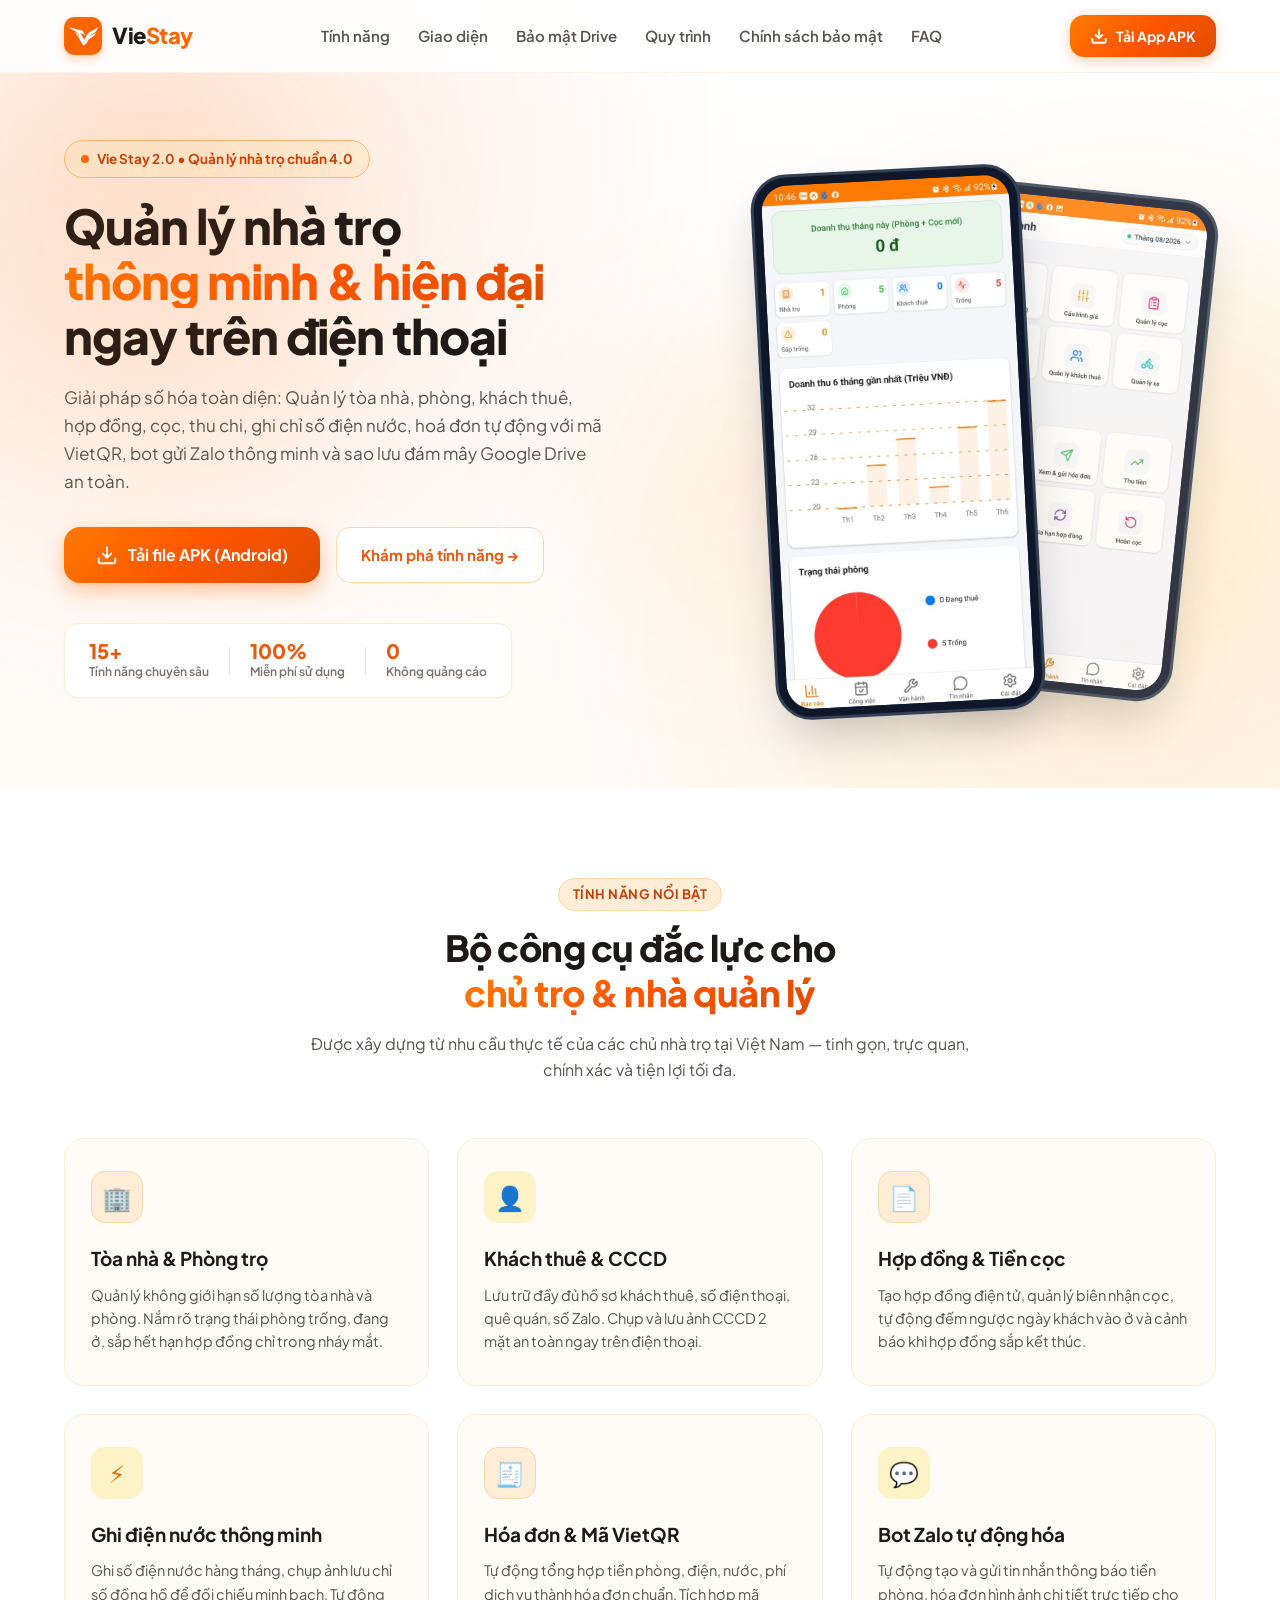
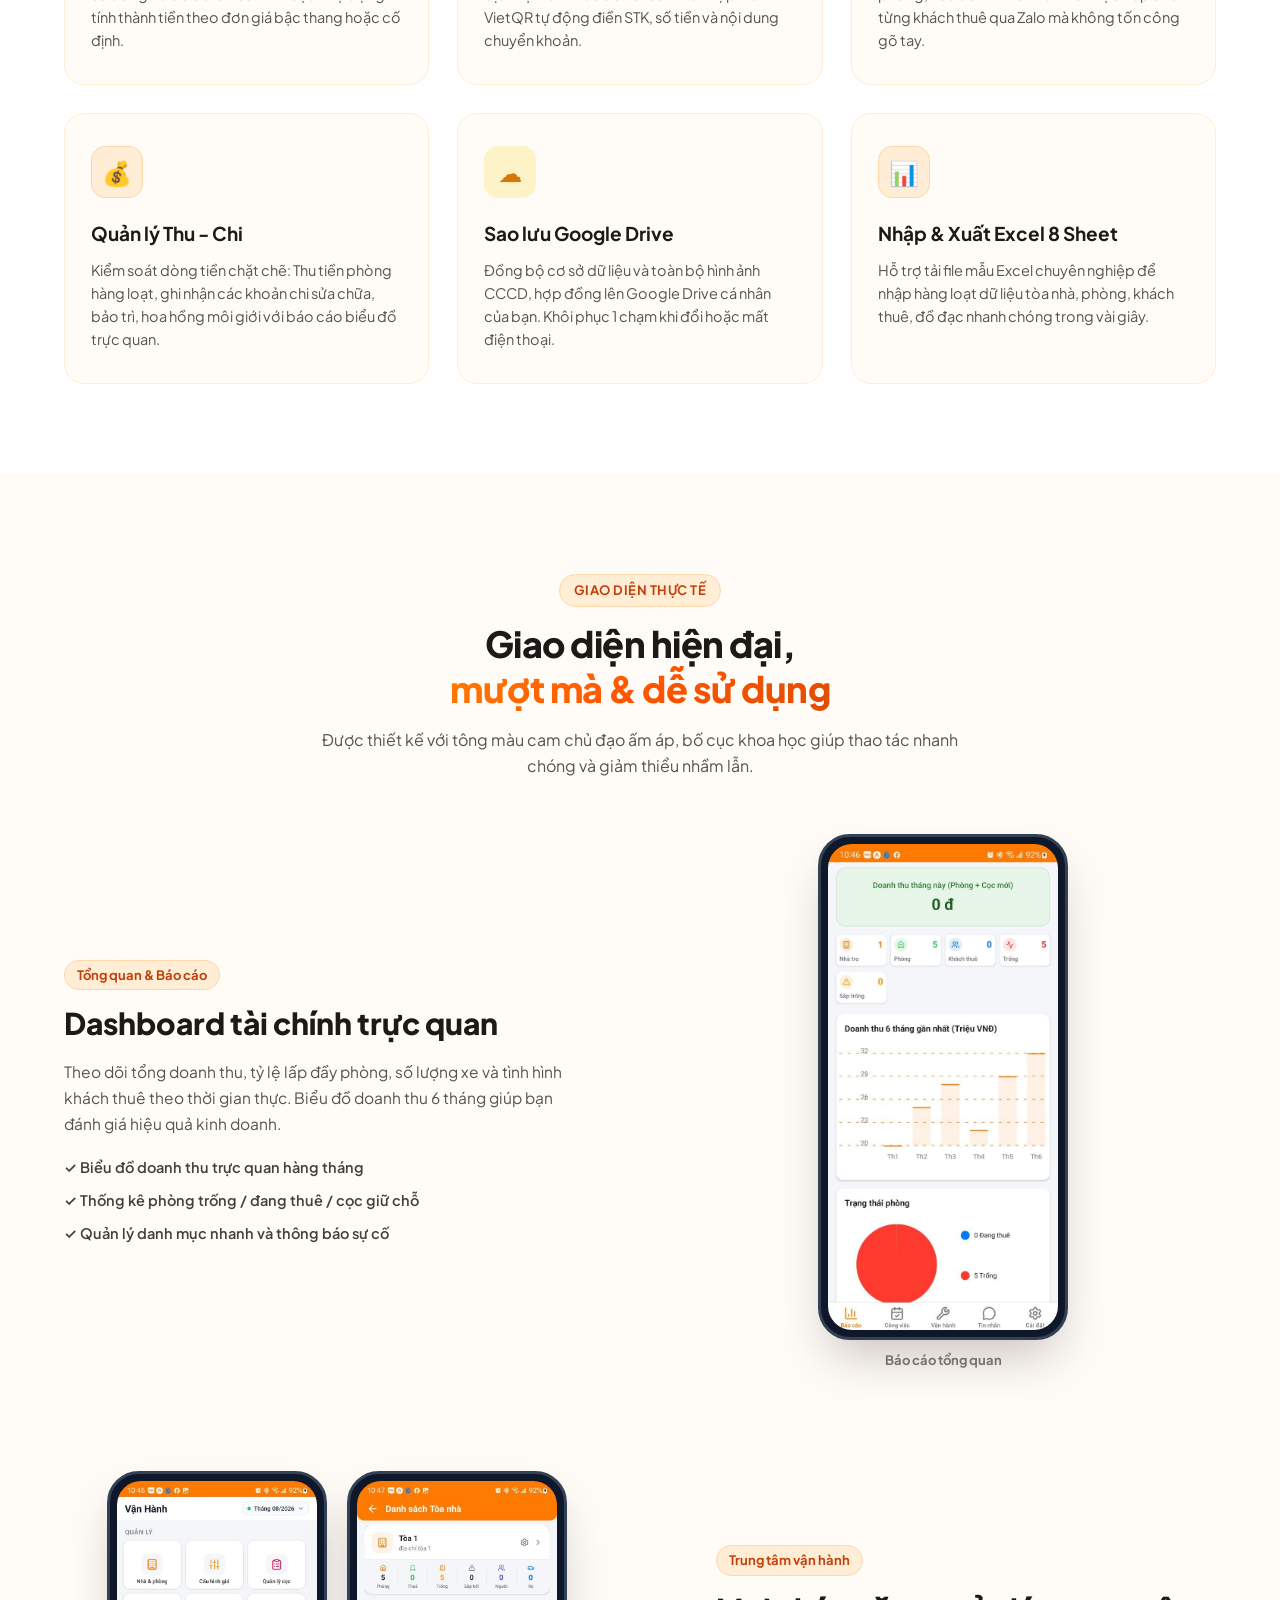
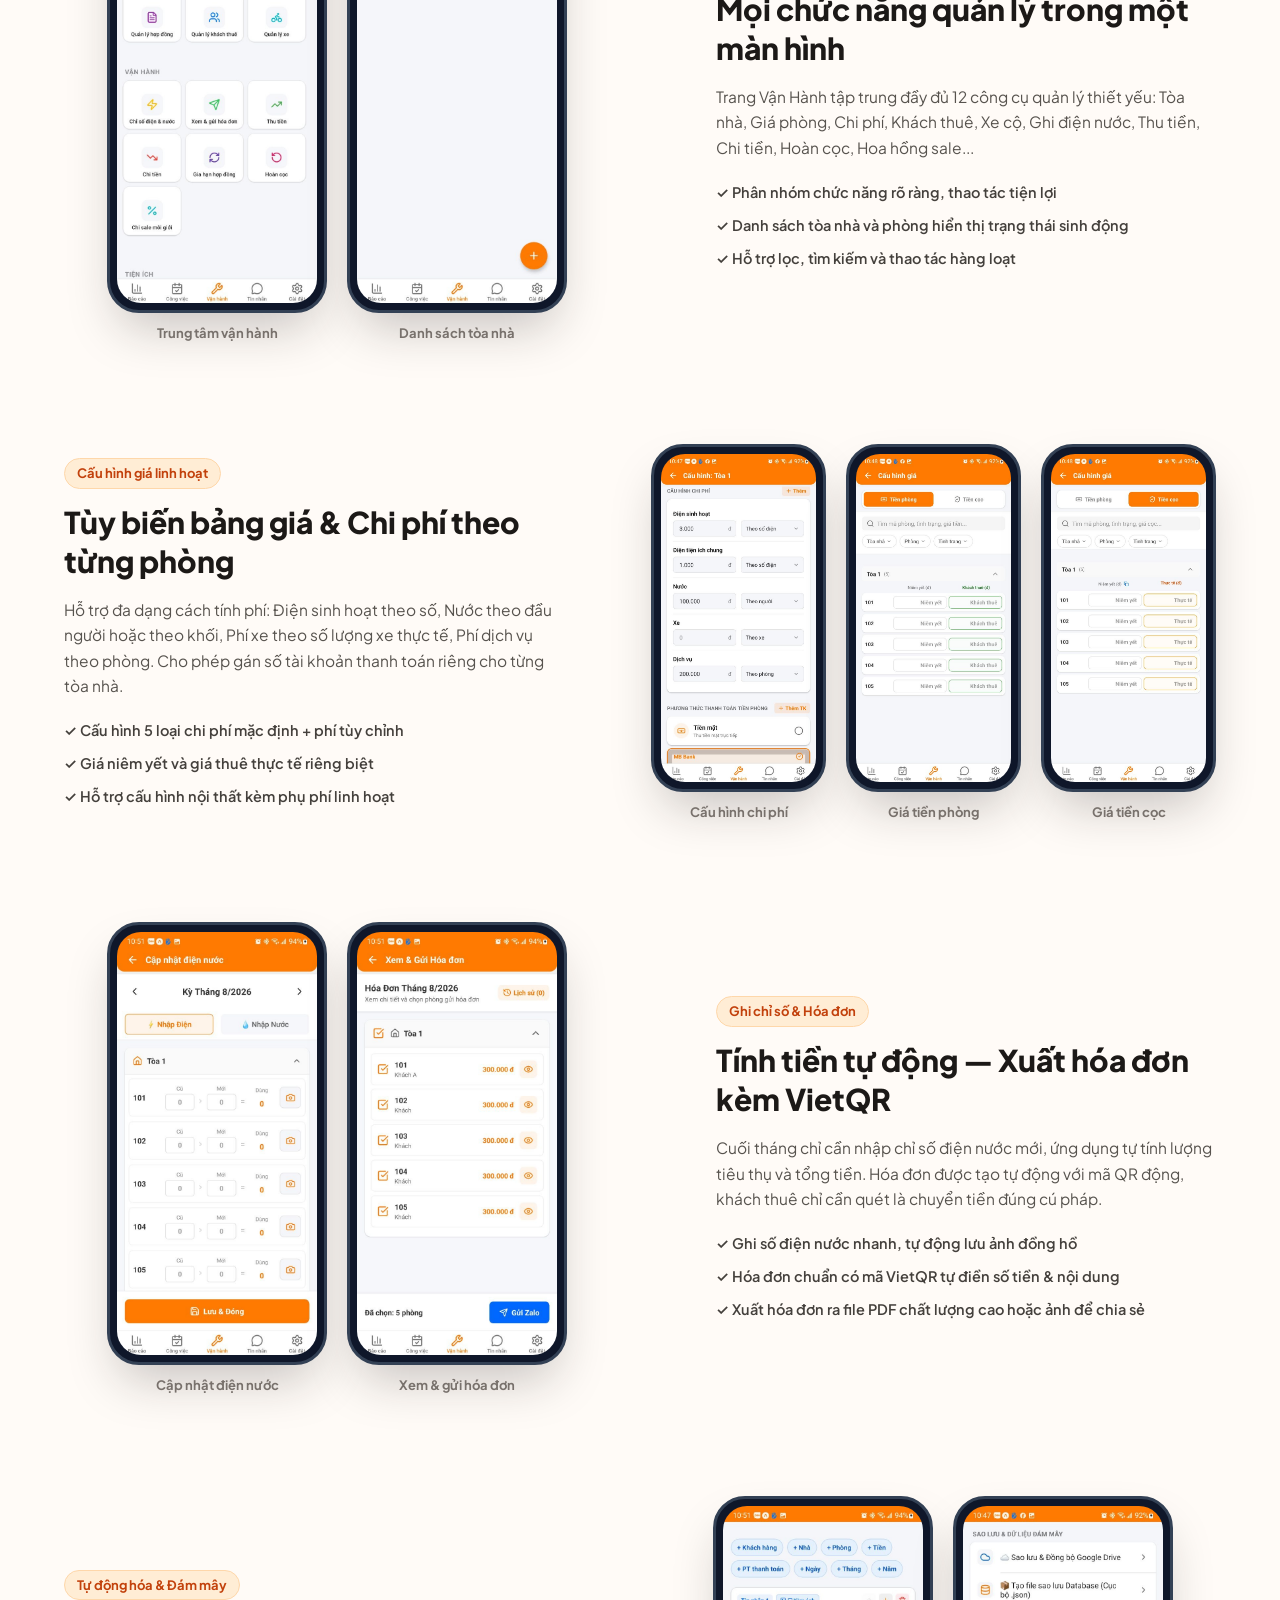
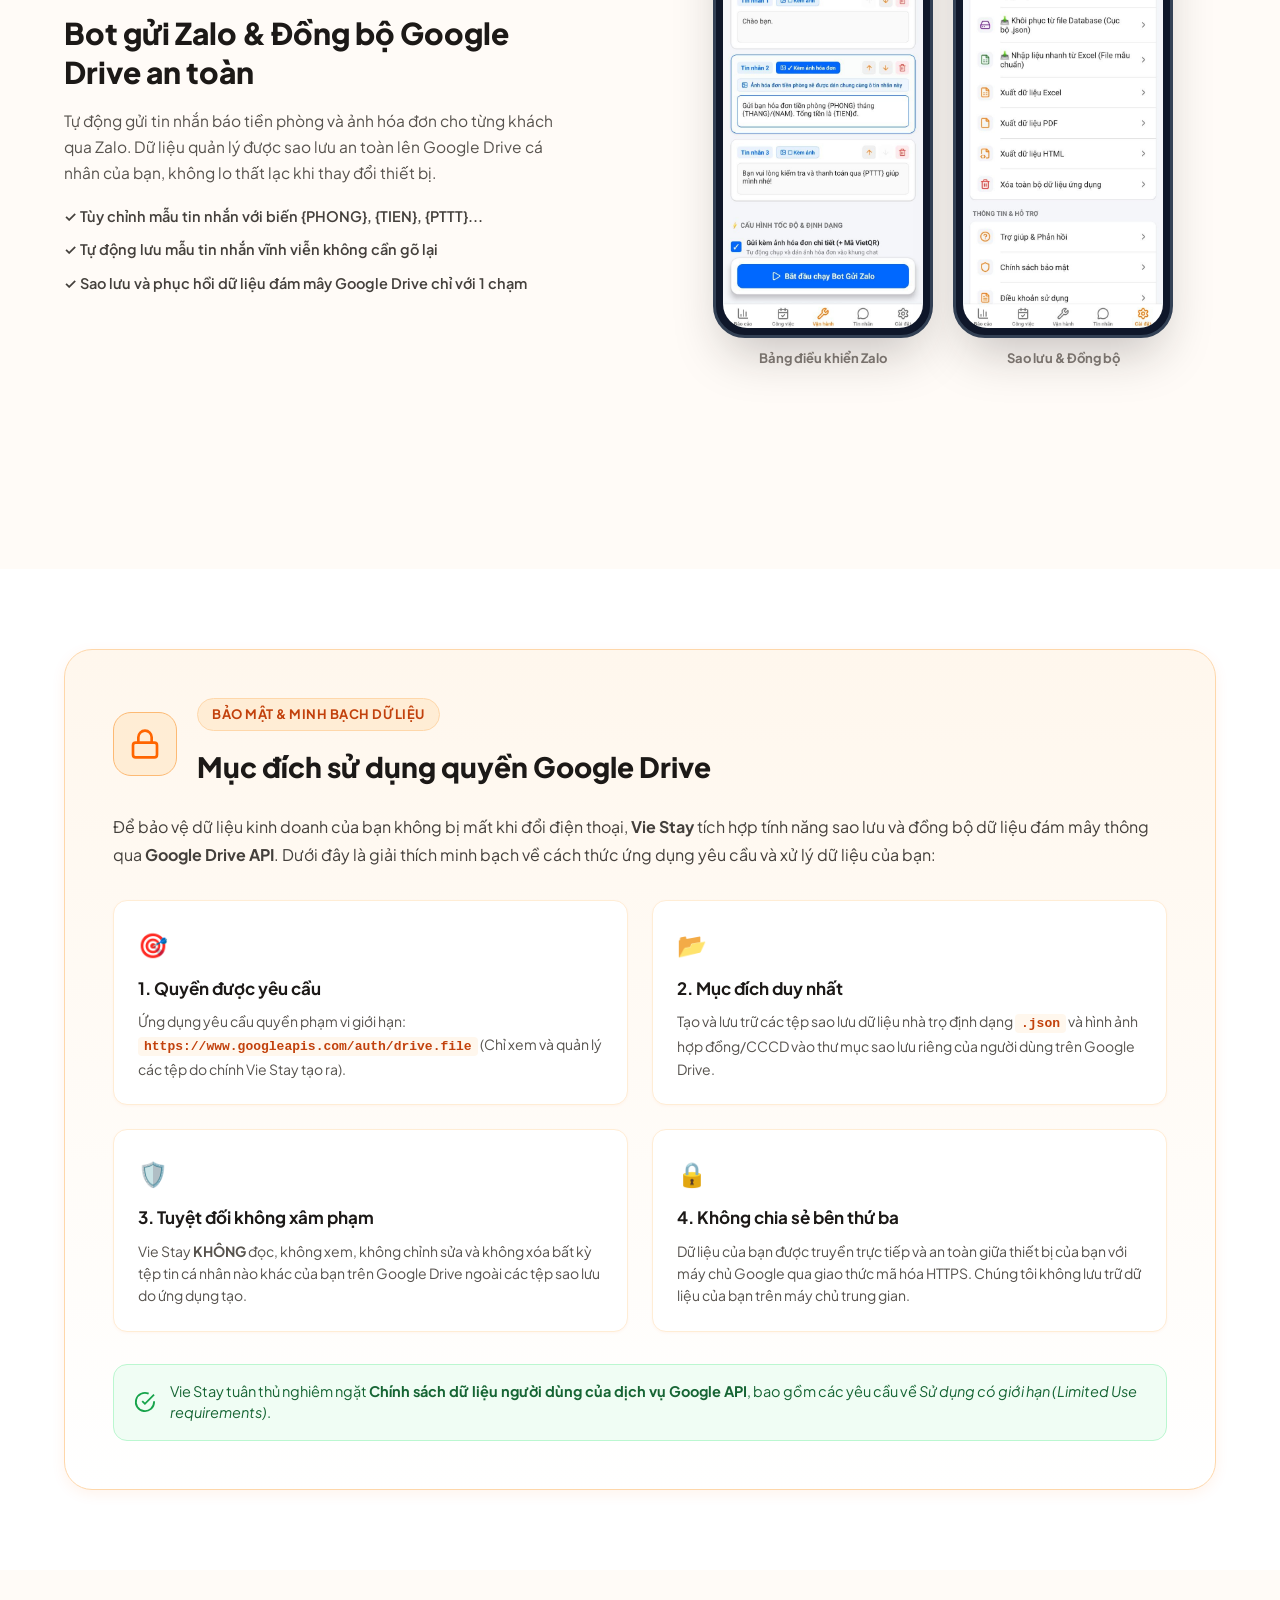
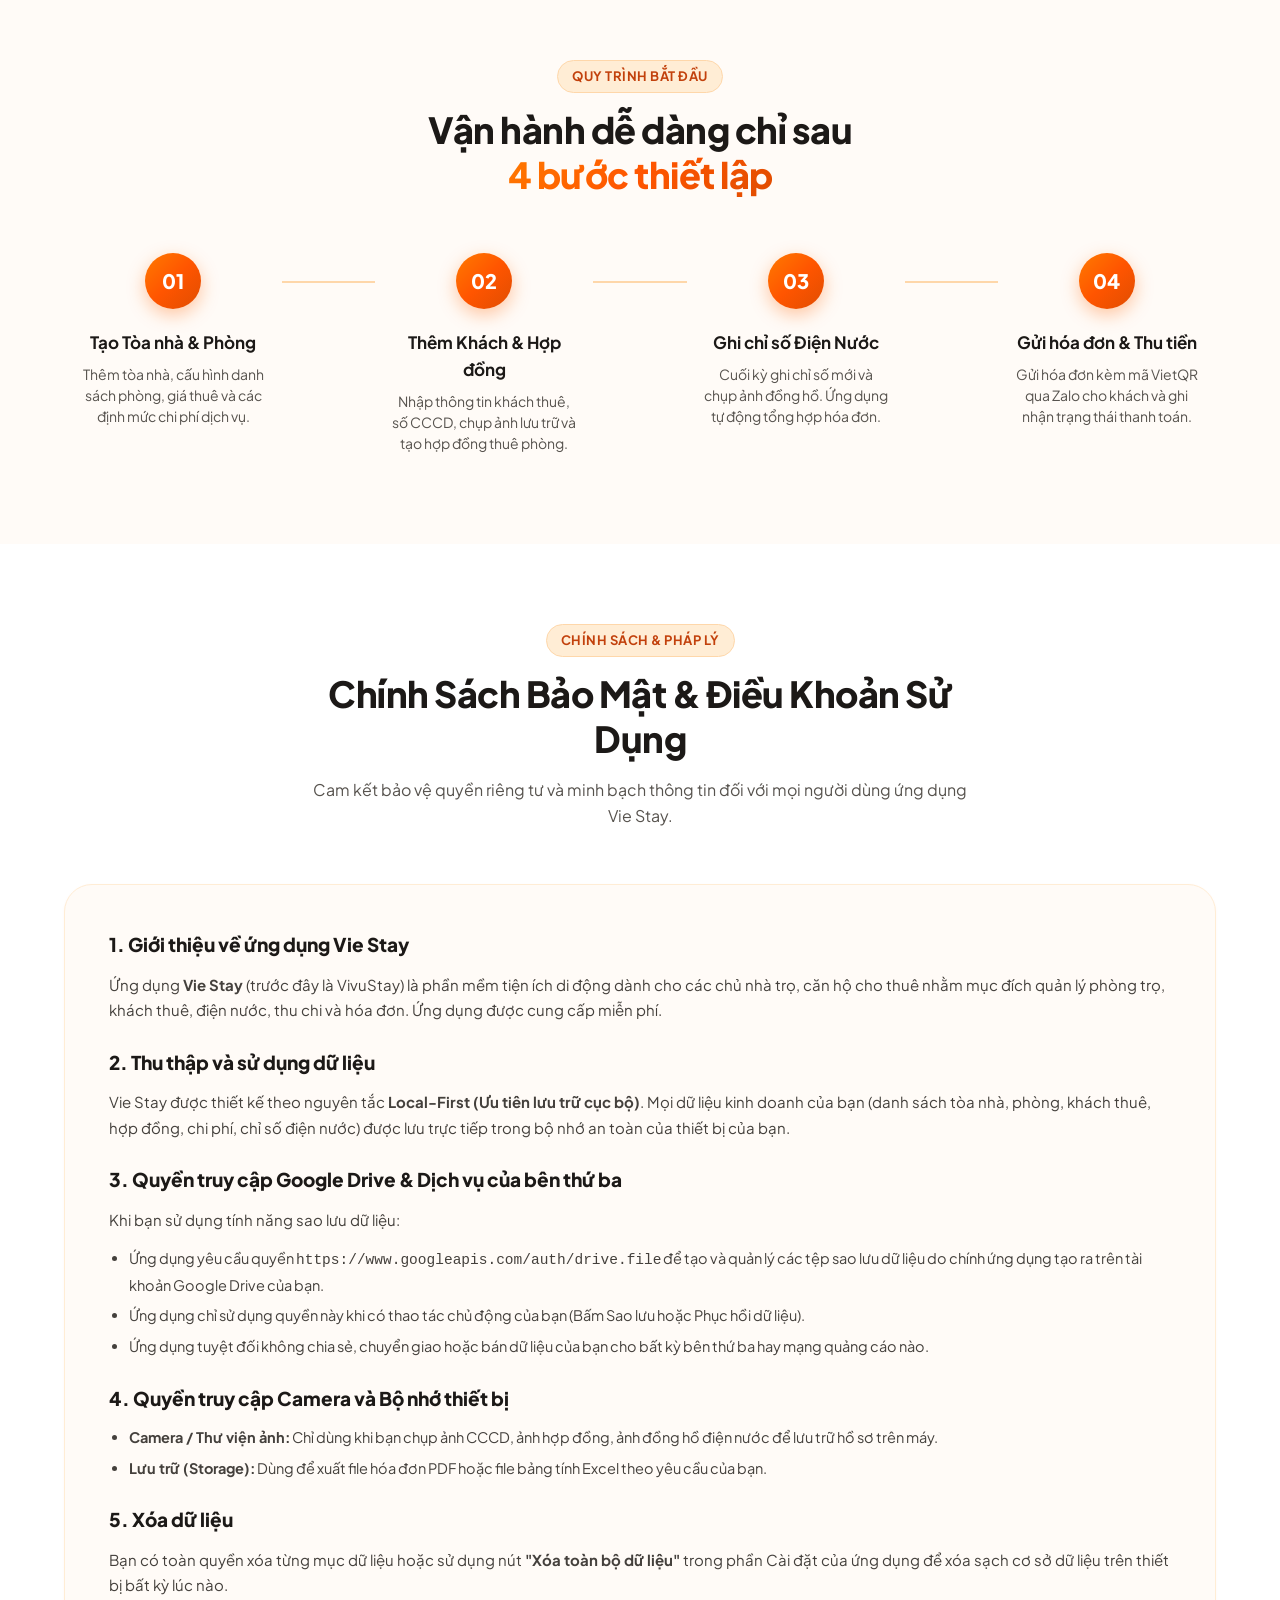
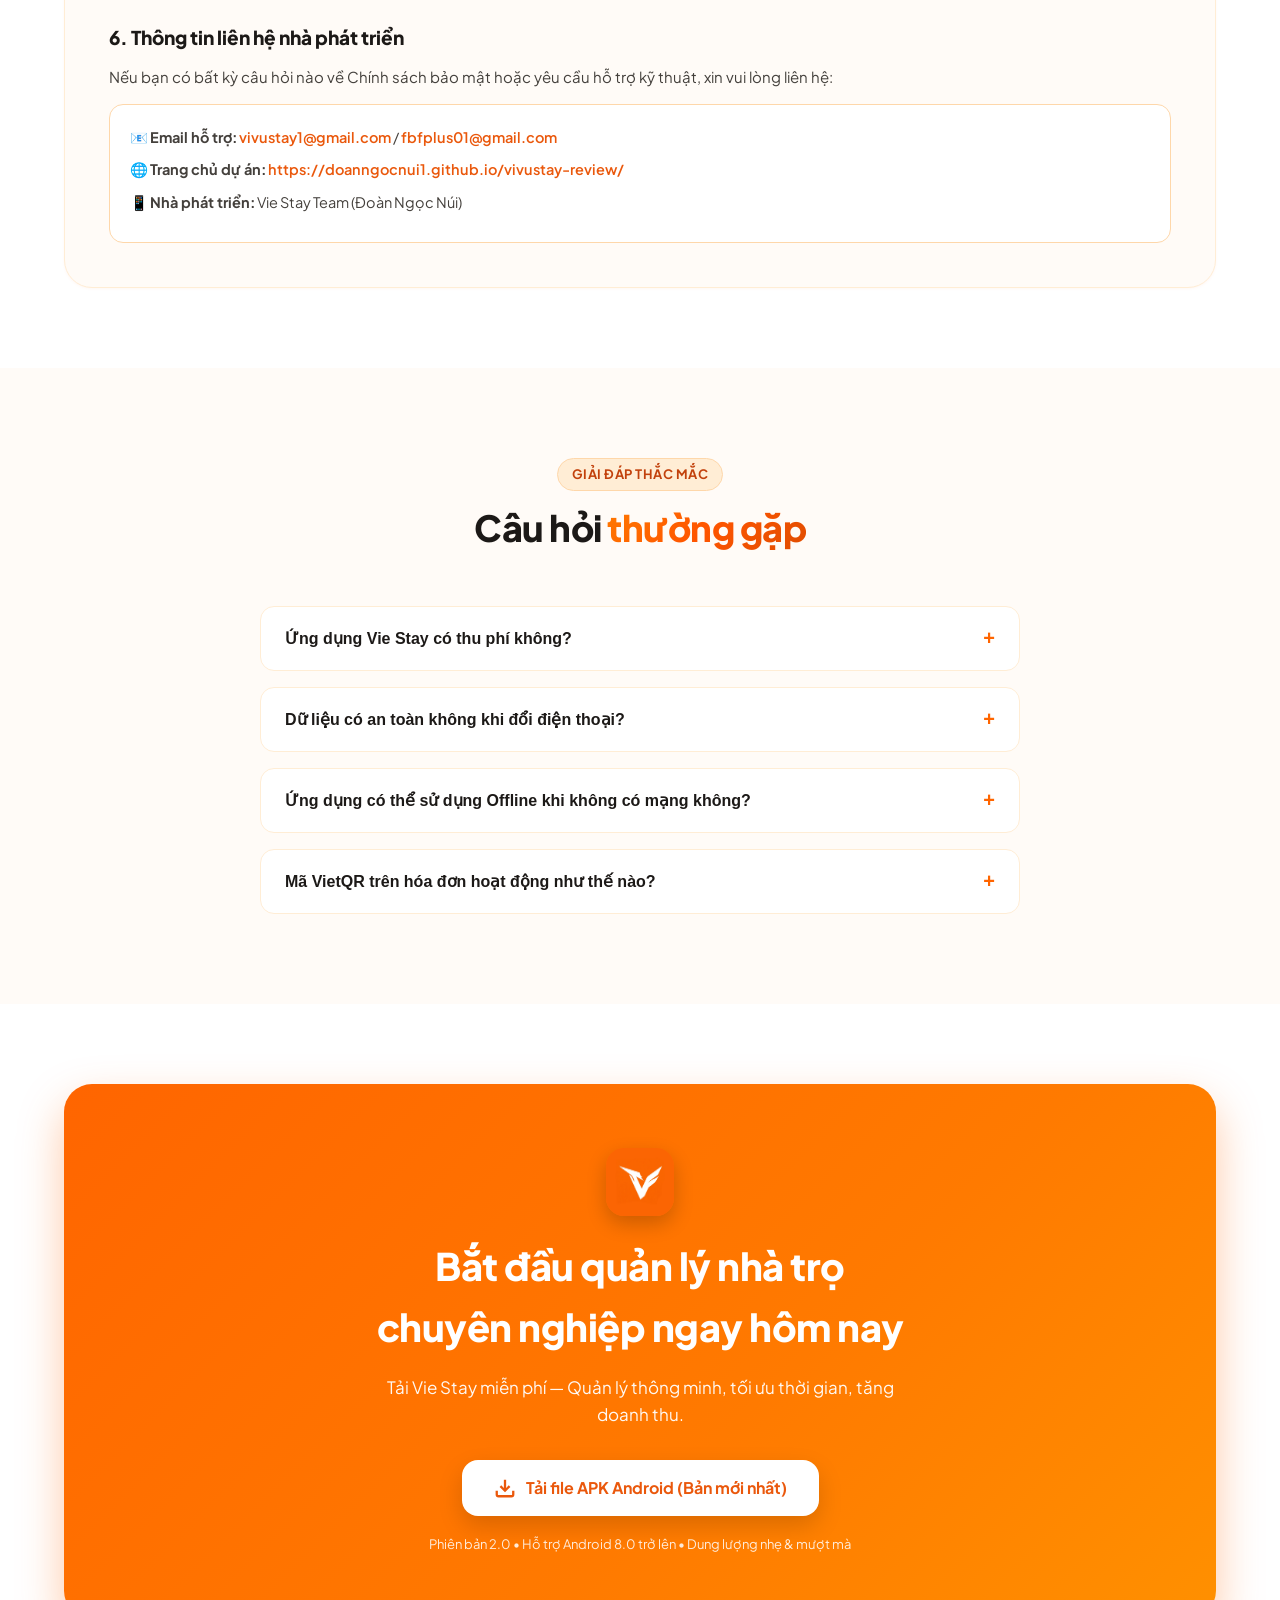
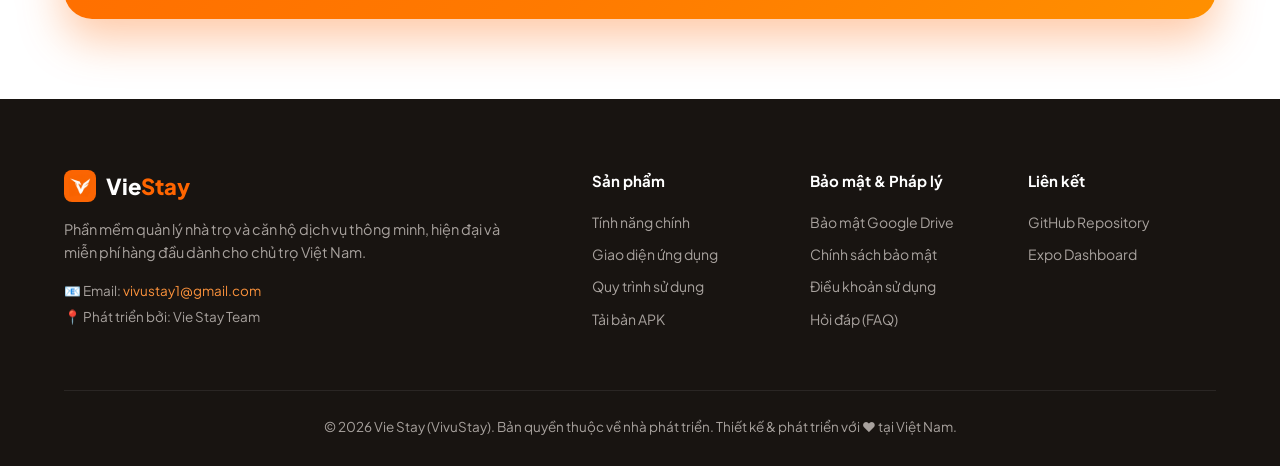
==== commit 6a1eadd9: "feat(homepage): Rebrand landing page with orange theme, add logo, Google Drive security disclosure, " ====
--- a/index.html
+++ b/index.html
@@ -3,16 +3,18 @@
 <head>
     <meta charset="UTF-8">
     <meta name="viewport" content="width=device-width, initial-scale=1.0">
-    <title>VivuStay — Phần Mềm Quản Lý Nhà Trọ Thông Minh | Miễn Phí</title>
-    <meta name="description" content="VivuStay 2.0 — Ứng dụng quản lý phòng trọ, nhà trọ toàn diện trên Android. Miễn phí, không quảng cáo. Quản lý tòa nhà, phòng, khách thuê, hợp đồng, cọc, thu chi, điện nước, hoá đơn, gửi Zalo, sao lưu Google Drive.">
-    <meta name="keywords" content="quản lý nhà trọ, quản lý phòng trọ, phần mềm quản lý trọ, app quản lý trọ, VivuStay, vivustay">
-    <meta name="author" content="VivuStay">
-    <meta property="og:title" content="VivuStay — Phần Mềm Quản Lý Nhà Trọ Thông Minh">
-    <meta property="og:description" content="Giải pháp toàn diện giúp chủ trọ quản lý tòa nhà, phòng, khách thuê, hợp đồng, thu chi — tất cả trên điện thoại. Hoàn toàn miễn phí.">
+    <title>Vie Stay — Phần Mềm Quản Lý Nhà Trọ & Căn Hộ Dịch Vụ Thông Minh | Miễn Phí</title>
+    <meta name="description" content="Vie Stay (VivuStay) — Ứng dụng quản lý nhà trọ, căn hộ dịch vụ thông minh trên Android. Miễn phí, không quảng cáo. Quản lý tòa nhà, phòng, khách thuê, hợp đồng, cọc, thu chi, điện nước, hoá đơn VietQR, gửi Zalo tự động và sao lưu Google Drive an toàn.">
+    <meta name="keywords" content="quản lý nhà trọ, quản lý phòng trọ, phần mềm quản lý trọ, app quản lý trọ, Vie Stay, vivustay, vie stay">
+    <meta name="author" content="Vie Stay Team">
+    <meta property="og:title" content="Vie Stay — Phần Mềm Quản Lý Nhà Trọ Thông Minh">
+    <meta property="og:description" content="Giải pháp toàn diện giúp chủ trọ quản lý tòa nhà, phòng, khách thuê, hợp đồng, thu chi, điện nước, hoá đơn VietQR — tất cả trên điện thoại.">
     <meta property="og:type" content="website">
+    <meta property="og:image" content="images/logo.png">
+    <link rel="icon" type="image/png" href="images/favicon.png">
     <link rel="preconnect" href="https://fonts.googleapis.com">
     <link rel="preconnect" href="https://fonts.gstatic.com" crossorigin>
-    <link href="https://fonts.googleapis.com/css2?family=Inter:wght@300;400;500;600;700;800;900&display=swap" rel="stylesheet">
+    <link href="https://fonts.googleapis.com/css2?family=Plus+Jakarta+Sans:wght@300;400;500;600;700;800&family=Inter:wght@300;400;500;600;700;800;900&display=swap" rel="stylesheet">
     <link rel="stylesheet" href="style.css">
 </head>
 <body>
@@ -21,16 +23,21 @@
 <nav class="navbar" id="navbar">
     <div class="container nav-container">
         <a href="#" class="nav-logo">
-            <span class="logo-icon">🏠</span>
-            <span class="logo-text">Vivu<span class="accent">Stay</span></span>
+            <img src="images/logo.png" alt="Vie Stay Logo" class="logo-img">
+            <span class="logo-text">Vie<span class="accent">Stay</span></span>
         </a>
         <ul class="nav-links" id="navLinks">
             <li><a href="#features">Tính năng</a></li>
             <li><a href="#screenshots">Giao diện</a></li>
+            <li><a href="#google-security">Bảo mật Drive</a></li>
             <li><a href="#workflow">Quy trình</a></li>
+            <li><a href="#privacy">Chính sách bảo mật</a></li>
             <li><a href="#faq">FAQ</a></li>
         </ul>
-        <a href="https://expo.dev/accounts/doanngocnui1/projects/QuanLyTro/builds/c2915e90-6248-41cf-9ede-2a058eef29cf" target="_blank" class="nav-cta">⬇ Tải App</a>
+        <a href="https://expo.dev/accounts/doanngocnui1/projects/QuanLyTro/builds/fe61fb72-cf2c-42da-b896-e422227abb11" target="_blank" class="nav-cta">
+            <svg width="18" height="18" viewBox="0 0 24 24" fill="none" stroke="currentColor" stroke-width="2.5"><path d="M21 15v4a2 2 0 0 1-2 2H5a2 2 0 0 1-2-2v-4"/><polyline points="7 10 12 15 17 10"/><line x1="12" y1="15" x2="12" y2="3"/></svg>
+            Tải App APK
+        </a>
         <button class="nav-toggle" id="navToggle" aria-label="Menu"><span></span><span></span><span></span></button>
     </div>
 </nav>
@@ -46,34 +53,34 @@
         <div class="hero-text">
             <div class="hero-badge">
                 <span class="pulse-dot"></span>
-                Phiên bản 2.0 — Hoàn toàn miễn phí
-            </div>
-            <h1>Quản lý nhà trọ<br><span class="gradient-text">thông minh</span><br>trên điện thoại</h1>
-            <p class="hero-desc">Tất cả trong một ứng dụng: quản lý tòa nhà, phòng, khách thuê, hợp đồng, thu chi, điện nước, hoá đơn, gửi Zalo tự động — và sao lưu an toàn lên Google Drive.</p>
+                <span>Vie Stay 2.0 • Quản lý nhà trọ chuẩn 4.0</span>
+            </div>
+            <h1>Quản lý nhà trọ<br><span class="gradient-text">thông minh & hiện đại</span><br>ngay trên điện thoại</h1>
+            <p class="hero-desc">Giải pháp số hóa toàn diện: Quản lý tòa nhà, phòng, khách thuê, hợp đồng, cọc, thu chi, ghi chỉ số điện nước, hoá đơn tự động với mã VietQR, bot gửi Zalo thông minh và sao lưu đám mây Google Drive an toàn.</p>
             <div class="hero-btns">
-                <a href="https://expo.dev/accounts/doanngocnui1/projects/QuanLyTro/builds/c2915e90-6248-41cf-9ede-2a058eef29cf" target="_blank" class="btn btn-primary btn-lg">
-                    <svg width="20" height="20" viewBox="0 0 24 24" fill="none" stroke="currentColor" stroke-width="2"><path d="M21 15v4a2 2 0 0 1-2 2H5a2 2 0 0 1-2-2v-4"/><polyline points="7 10 12 15 17 10"/><line x1="12" y1="15" x2="12" y2="3"/></svg>
-                    Tải APK ngay
+                <a href="https://expo.dev/accounts/doanngocnui1/projects/QuanLyTro/builds/fe61fb72-cf2c-42da-b896-e422227abb11" target="_blank" class="btn btn-primary btn-lg">
+                    <svg width="22" height="22" viewBox="0 0 24 24" fill="none" stroke="currentColor" stroke-width="2"><path d="M21 15v4a2 2 0 0 1-2 2H5a2 2 0 0 1-2-2v-4"/><polyline points="7 10 12 15 17 10"/><line x1="12" y1="15" x2="12" y2="3"/></svg>
+                    Tải file APK (Android)
                 </a>
-                <a href="#features" class="btn btn-ghost">Xem tính năng →</a>
+                <a href="#features" class="btn btn-outline">Khám phá tính năng →</a>
             </div>
             <div class="hero-metrics">
-                <div class="metric"><span class="metric-num">15+</span><span class="metric-label">Tính năng</span></div>
+                <div class="metric"><span class="metric-num">15+</span><span class="metric-label">Tính năng chuyên sâu</span></div>
                 <div class="metric-sep"></div>
-                <div class="metric"><span class="metric-num">100%</span><span class="metric-label">Miễn phí</span></div>
+                <div class="metric"><span class="metric-num">100%</span><span class="metric-label">Miễn phí sử dụng</span></div>
                 <div class="metric-sep"></div>
-                <div class="metric"><span class="metric-num">0</span><span class="metric-label">Quảng cáo</span></div>
+                <div class="metric"><span class="metric-num">0</span><span class="metric-label">Không quảng cáo</span></div>
             </div>
         </div>
         <div class="hero-phones">
             <div class="phone-wrapper phone-back">
                 <div class="phone-bezel">
-                    <img src="images/photo_2_2026-08-28_10-53-57.jpg" alt="Vận Hành - VivuStay" loading="lazy">
+                    <img src="images/photo_2_2026-08-28_10-53-57.jpg" alt="Vận Hành - Vie Stay" loading="lazy">
                 </div>
             </div>
             <div class="phone-wrapper phone-front">
                 <div class="phone-bezel">
-                    <img src="images/photo_1_2026-08-28_10-53-57.jpg" alt="Báo Cáo Tổng Quan - VivuStay" loading="lazy">
+                    <img src="images/photo_1_2026-08-28_10-53-57.jpg" alt="Báo Cáo Tổng Quan - Vie Stay" loading="lazy">
                 </div>
             </div>
         </div>
@@ -85,19 +92,55 @@
     <div class="container">
         <div class="sec-header">
             <span class="sec-tag">Tính năng nổi bật</span>
-            <h2>Mọi thứ bạn cần để<br><span class="gradient-text">quản lý nhà trọ hiệu quả</span></h2>
-            <p class="sec-desc">Từ quản lý phòng, khách thuê đến sao lưu đám mây — VivuStay tích hợp tất cả, giúp bạn tiết kiệm thời gian và tối ưu doanh thu.</p>
+            <h2>Bộ công cụ đắc lực cho<br><span class="gradient-text">chủ trọ & nhà quản lý</span></h2>
+            <p class="sec-desc">Được xây dựng từ nhu cầu thực tế của các chủ nhà trọ tại Việt Nam — tinh gọn, trực quan, chính xác và tiện lợi tối đa.</p>
         </div>
         <div class="feat-grid">
-            <div class="feat-card"><div class="feat-ico ico-blue">🏢</div><h3>Tòa nhà & Phòng</h3><p>Tạo không giới hạn tòa nhà và phòng. Theo dõi trạng thái trống, đang thuê, sắp hết hạn.</p></div>
-            <div class="feat-card"><div class="feat-ico ico-green">👤</div><h3>Khách thuê</h3><p>Lưu trữ họ tên, CCCD, SĐT, quê quán. Chụp ảnh CCCD 2 mặt ngay trên app.</p></div>
-            <div class="feat-card"><div class="feat-ico ico-orange">📄</div><h3>Hợp đồng & Cọc</h3><p>Tạo hợp đồng, quản lý tiền cọc, cảnh báo sắp hết hạn. Chụp ảnh hợp đồng lưu kỹ thuật số.</p></div>
-            <div class="feat-card"><div class="feat-ico ico-purple">⚡</div><h3>Điện Nước</h3><p>Ghi số điện nước hàng tháng, chụp ảnh đồng hồ, tự động tính tiền theo đơn giá.</p></div>
-            <div class="feat-card"><div class="feat-ico ico-red">💰</div><h3>Thu Chi & Tài chính</h3><p>Theo dõi thu chi, công nợ, doanh thu. Biểu đồ trực quan nắm rõ tài chính.</p></div>
-            <div class="feat-card"><div class="feat-ico ico-teal">🧾</div><h3>Hoá đơn & PDF</h3><p>Tạo hoá đơn tự động, xuất PDF chuyên nghiệp gửi khách qua Zalo.</p></div>
-            <div class="feat-card"><div class="feat-ico ico-blue">💬</div><h3>Gửi Zalo tự động</h3><p>Bot tự động gửi tin nhắn nhắc tiền phòng, hoá đơn chi tiết cho từng khách qua Zalo.</p></div>
-            <div class="feat-card"><div class="feat-ico ico-green">☁️</div><h3>Sao lưu Google Drive</h3><p>Đồng bộ toàn bộ dữ liệu và ảnh lên Drive. Chống trùng lặp, tiết kiệm dung lượng.</p></div>
-            <div class="feat-card"><div class="feat-ico ico-orange">📊</div><h3>Nhập Excel hàng loạt</h3><p>Tải file mẫu Excel 8 sheet, nhập liệu hàng loạt tòa nhà, phòng, khách, chi phí.</p></div>
+            <div class="feat-card">
+                <div class="feat-ico ico-orange">🏢</div>
+                <h3>Tòa nhà & Phòng trọ</h3>
+                <p>Quản lý không giới hạn số lượng tòa nhà và phòng. Nắm rõ trạng thái phòng trống, đang ở, sắp hết hạn hợp đồng chỉ trong nháy mắt.</p>
+            </div>
+            <div class="feat-card">
+                <div class="feat-ico ico-amber">👤</div>
+                <h3>Khách thuê & CCCD</h3>
+                <p>Lưu trữ đầy đủ hồ sơ khách thuê, số điện thoại, quê quán, số Zalo. Chụp và lưu ảnh CCCD 2 mặt an toàn ngay trên điện thoại.</p>
+            </div>
+            <div class="feat-card">
+                <div class="feat-ico ico-orange">📄</div>
+                <h3>Hợp đồng & Tiền cọc</h3>
+                <p>Tạo hợp đồng điện tử, quản lý biên nhận cọc, tự động đếm ngược ngày khách vào ở và cảnh báo khi hợp đồng sắp kết thúc.</p>
+            </div>
+            <div class="feat-card">
+                <div class="feat-ico ico-amber">⚡</div>
+                <h3>Ghi điện nước thông minh</h3>
+                <p>Ghi số điện nước hàng tháng, chụp ảnh lưu chỉ số đồng hồ để đối chiếu minh bạch. Tự động tính thành tiền theo đơn giá bậc thang hoặc cố định.</p>
+            </div>
+            <div class="feat-card">
+                <div class="feat-ico ico-orange">🧾</div>
+                <h3>Hóa đơn & Mã VietQR</h3>
+                <p>Tự động tổng hợp tiền phòng, điện, nước, phí dịch vụ thành hóa đơn chuẩn. Tích hợp mã VietQR tự động điền STK, số tiền và nội dung chuyển khoản.</p>
+            </div>
+            <div class="feat-card">
+                <div class="feat-ico ico-amber">💬</div>
+                <h3>Bot Zalo tự động hóa</h3>
+                <p>Tự động tạo và gửi tin nhắn thông báo tiền phòng, hóa đơn hình ảnh chi tiết trực tiếp cho từng khách thuê qua Zalo mà không tốn công gõ tay.</p>
+            </div>
+            <div class="feat-card">
+                <div class="feat-ico ico-orange">💰</div>
+                <h3>Quản lý Thu - Chi</h3>
+                <p>Kiểm soát dòng tiền chặt chẽ: Thu tiền phòng hàng loạt, ghi nhận các khoản chi sửa chữa, bảo trì, hoa hồng môi giới với báo cáo biểu đồ trực quan.</p>
+            </div>
+            <div class="feat-card">
+                <div class="feat-ico ico-amber">☁️</div>
+                <h3>Sao lưu Google Drive</h3>
+                <p>Đồng bộ cơ sở dữ liệu và toàn bộ hình ảnh CCCD, hợp đồng lên Google Drive cá nhân của bạn. Khôi phục 1 chạm khi đổi hoặc mất điện thoại.</p>
+            </div>
+            <div class="feat-card">
+                <div class="feat-ico ico-orange">📊</div>
+                <h3>Nhập & Xuất Excel 8 Sheet</h3>
+                <p>Hỗ trợ tải file mẫu Excel chuyên nghiệp để nhập hàng loạt dữ liệu tòa nhà, phòng, khách thuê, đồ đạc nhanh chóng trong vài giây.</p>
+            </div>
         </div>
     </div>
 </section>
@@ -107,135 +150,147 @@
     <div class="container">
         <div class="sec-header">
             <span class="sec-tag">Giao diện thực tế</span>
-            <h2>Thiết kế tinh tế,<br><span class="gradient-text">dễ dùng ngay lần đầu</span></h2>
-            <p class="sec-desc">Trải nghiệm giao diện trực quan, hiện đại với tone màu cam — xanh chủ đạo, tối ưu cho việc quản lý hàng ngày.</p>
-        </div>
-
-        <!-- Showcase row 1 -->
+            <h2>Giao diện hiện đại,<br><span class="gradient-text">mượt mà & dễ sử dụng</span></h2>
+            <p class="sec-desc">Được thiết kế với tông màu cam chủ đạo ấm áp, bố cục khoa học giúp thao tác nhanh chóng và giảm thiểu nhầm lẫn.</p>
+        </div>
+
+        <!-- Showcase 1: Dashboard -->
         <div class="showcase-block">
             <div class="showcase-info">
-                <span class="showcase-tag">Báo cáo & Tổng quan</span>
-                <h3>Dashboard thông minh</h3>
-                <p>Xem nhanh doanh thu, số phòng trống, khách thuê và biểu đồ trạng thái phòng ngay trên màn hình chính. Nắm bắt tình hình tài chính chỉ trong 1 giây.</p>
+                <span class="showcase-tag">Tổng quan & Báo cáo</span>
+                <h3>Dashboard tài chính trực quan</h3>
+                <p>Theo dõi tổng doanh thu, tỷ lệ lấp đầy phòng, số lượng xe và tình hình khách thuê theo thời gian thực. Biểu đồ doanh thu 6 tháng giúp bạn đánh giá hiệu quả kinh doanh.</p>
                 <ul class="showcase-list">
-                    <li>✓ Biểu đồ doanh thu 6 tháng gần nhất</li>
-                    <li>✓ Trạng thái phòng trống / đang thuê</li>
-                    <li>✓ Tổng quan nhà trọ, phòng, khách, xe</li>
+                    <li>✓ Biểu đồ doanh thu trực quan hàng tháng</li>
+                    <li>✓ Thống kê phòng trống / đang thuê / cọc giữ chỗ</li>
+                    <li>✓ Quản lý danh mục nhanh và thông báo sự cố</li>
                 </ul>
             </div>
             <div class="showcase-phones">
-                <div class="sp-single"><div class="sp-bezel"><img src="images/photo_1_2026-08-28_10-53-57.jpg" alt="Dashboard" loading="lazy"></div><span class="sp-label">Báo cáo tổng quan</span></div>
-            </div>
-        </div>
-
-        <!-- Showcase row 2 -->
+                <div class="sp-single"><div class="sp-bezel"><img src="images/photo_1_2026-08-28_10-53-57.jpg" alt="Dashboard Vie Stay" loading="lazy"></div><span class="sp-label">Báo cáo tổng quan</span></div>
+            </div>
+        </div>
+
+        <!-- Showcase 2: Vận hành -->
         <div class="showcase-block reverse">
             <div class="showcase-info">
-                <span class="showcase-tag tag-green">Vận hành & Quản lý</span>
-                <h3>Mọi tác vụ trong tầm tay</h3>
-                <p>Trang Vận Hành tập trung tất cả các chức năng: quản lý nhà & phòng, cấu hình giá, hợp đồng, khách thuê, xe, ghi điện nước, thu/chi tiền, hoàn cọc, hoa hồng sale.</p>
+                <span class="showcase-tag tag-orange">Trung tâm vận hành</span>
+                <h3>Mọi chức năng quản lý trong một màn hình</h3>
+                <p>Trang Vận Hành tập trung đầy đủ 12 công cụ quản lý thiết yếu: Tòa nhà, Giá phòng, Chi phí, Khách thuê, Xe cộ, Ghi điện nước, Thu tiền, Chi tiền, Hoàn cọc, Hoa hồng sale...</p>
                 <ul class="showcase-list">
-                    <li>✓ 12 chức năng trên 1 màn hình</li>
-                    <li>✓ Phân nhóm: Quản lý / Vận hành / Tiện ích</li>
-                    <li>✓ Icon trực quan, dễ nhận biết</li>
+                    <li>✓ Phân nhóm chức năng rõ ràng, thao tác tiện lợi</li>
+                    <li>✓ Danh sách tòa nhà và phòng hiển thị trạng thái sinh động</li>
+                    <li>✓ Hỗ trợ lọc, tìm kiếm và thao tác hàng loạt</li>
                 </ul>
             </div>
             <div class="showcase-phones two-phones">
-                <div class="sp-single"><div class="sp-bezel"><img src="images/photo_2_2026-08-28_10-53-57.jpg" alt="Vận hành" loading="lazy"></div><span class="sp-label">Trang vận hành</span></div>
-                <div class="sp-single"><div class="sp-bezel"><img src="images/photo_4_2026-08-28_10-53-57.jpg" alt="Tòa nhà" loading="lazy"></div><span class="sp-label">Danh sách tòa nhà</span></div>
-            </div>
-        </div>
-
-        <!-- Showcase row 3 -->
+                <div class="sp-single"><div class="sp-bezel"><img src="images/photo_2_2026-08-28_10-53-57.jpg" alt="Trang Vận Hành" loading="lazy"></div><span class="sp-label">Trung tâm vận hành</span></div>
+                <div class="sp-single"><div class="sp-bezel"><img src="images/photo_4_2026-08-28_10-53-57.jpg" alt="Danh sách tòa nhà" loading="lazy"></div><span class="sp-label">Danh sách tòa nhà</span></div>
+            </div>
+        </div>
+
+        <!-- Showcase 3: Cấu hình giá & Chi phí -->
         <div class="showcase-block">
             <div class="showcase-info">
-                <span class="showcase-tag tag-orange">Cấu hình giá & Chi phí</span>
-                <h3>Linh hoạt, tuỳ chỉnh mọi khoản phí</h3>
-                <p>Cấu hình chi tiết 5 loại chi phí mặc định: Điện sinh hoạt, Điện tiện ích chung, Nước, Xe, Dịch vụ. Thêm chi phí tuỳ chỉnh không giới hạn. Thiết lập giá phòng niêm yết và giá thực tế cho từng phòng.</p>
+                <span class="showcase-tag tag-amber">Cấu hình giá linh hoạt</span>
+                <h3>Tùy biến bảng giá & Chi phí theo từng phòng</h3>
+                <p>Hỗ trợ đa dạng cách tính phí: Điện sinh hoạt theo số, Nước theo đầu người hoặc theo khối, Phí xe theo số lượng xe thực tế, Phí dịch vụ theo phòng. Cho phép gán số tài khoản thanh toán riêng cho từng tòa nhà.</p>
                 <ul class="showcase-list">
-                    <li>✓ Đơn vị tính linh hoạt: Theo số điện, người, xe, phòng</li>
-                    <li>✓ Giá tiền phòng & tiền cọc riêng biệt</li>
-                    <li>✓ Phương thức thanh toán: Tiền mặt, MB Bank...</li>
+                    <li>✓ Cấu hình 5 loại chi phí mặc định + phí tùy chỉnh</li>
+                    <li>✓ Giá niêm yết và giá thuê thực tế riêng biệt</li>
+                    <li>✓ Hỗ trợ cấu hình nội thất kèm phụ phí linh hoạt</li>
                 </ul>
             </div>
             <div class="showcase-phones three-phones">
-                <div class="sp-single"><div class="sp-bezel"><img src="images/photo_5_2026-08-28_10-53-57.jpg" alt="Chi phí" loading="lazy"></div><span class="sp-label">Cấu hình chi phí</span></div>
-                <div class="sp-single"><div class="sp-bezel"><img src="images/photo_6_2026-08-28_10-53-57.jpg" alt="Giá phòng" loading="lazy"></div><span class="sp-label">Giá tiền phòng</span></div>
+                <div class="sp-single"><div class="sp-bezel"><img src="images/photo_5_2026-08-28_10-53-57.jpg" alt="Cấu hình chi phí" loading="lazy"></div><span class="sp-label">Cấu hình chi phí</span></div>
+                <div class="sp-single"><div class="sp-bezel"><img src="images/photo_6_2026-08-28_10-53-57.jpg" alt="Giá tiền phòng" loading="lazy"></div><span class="sp-label">Giá tiền phòng</span></div>
                 <div class="sp-single"><div class="sp-bezel"><img src="images/photo_7_2026-08-28_10-53-57.jpg" alt="Tiền cọc" loading="lazy"></div><span class="sp-label">Giá tiền cọc</span></div>
             </div>
         </div>
 
-        <!-- Showcase row 4 -->
+        <!-- Showcase 4: Điện nước & Hóa đơn -->
         <div class="showcase-block reverse">
             <div class="showcase-info">
-                <span class="showcase-tag tag-purple">Điện nước & Hoá đơn</span>
-                <h3>Ghi số — Tính tiền — Gửi hoá đơn</h3>
-                <p>Ghi chỉ số điện nước theo kỳ hàng tháng, chụp ảnh đồng hồ. App tự tính tiền và tạo hoá đơn tổng cho mỗi phòng. Gửi hoá đơn qua Zalo chỉ với 1 nút bấm.</p>
+                <span class="showcase-tag tag-orange">Ghi chỉ số & Hóa đơn</span>
+                <h3>Tính tiền tự động — Xuất hóa đơn kèm VietQR</h3>
+                <p>Cuối tháng chỉ cần nhập chỉ số điện nước mới, ứng dụng tự tính lượng tiêu thụ và tổng tiền. Hóa đơn được tạo tự động với mã QR động, khách thuê chỉ cần quét là chuyển tiền đúng cú pháp.</p>
                 <ul class="showcase-list">
-                    <li>✓ Nhập số Cũ → Mới, tự tính số Dùng</li>
-                    <li>✓ Chụp ảnh đồng hồ minh bạch</li>
-                    <li>✓ Nút "Gửi Zalo" gửi hoá đơn hàng loạt</li>
+                    <li>✓ Ghi số điện nước nhanh, tự động lưu ảnh đồng hồ</li>
+                    <li>✓ Hóa đơn chuẩn có mã VietQR tự điền số tiền & nội dung</li>
+                    <li>✓ Xuất hóa đơn ra file PDF chất lượng cao hoặc ảnh để chia sẻ</li>
                 </ul>
             </div>
             <div class="showcase-phones two-phones">
-                <div class="sp-single"><div class="sp-bezel"><img src="images/photo_12_2026-08-28_10-53-57.jpg" alt="Điện nước" loading="lazy"></div><span class="sp-label">Cập nhật điện nước</span></div>
-                <div class="sp-single"><div class="sp-bezel"><img src="images/photo_13_2026-08-28_10-53-57.jpg" alt="Hoá đơn" loading="lazy"></div><span class="sp-label">Xem & gửi hoá đơn</span></div>
-            </div>
-        </div>
-
-        <!-- Showcase row 5 -->
+                <div class="sp-single"><div class="sp-bezel"><img src="images/photo_12_2026-08-28_10-53-57.jpg" alt="Cập nhật điện nước" loading="lazy"></div><span class="sp-label">Cập nhật điện nước</span></div>
+                <div class="sp-single"><div class="sp-bezel"><img src="images/photo_13_2026-08-28_10-53-57.jpg" alt="Xem hóa đơn" loading="lazy"></div><span class="sp-label">Xem & gửi hóa đơn</span></div>
+            </div>
+        </div>
+
+        <!-- Showcase 5: Zalo Bot & Sao lưu -->
         <div class="showcase-block">
             <div class="showcase-info">
-                <span class="showcase-tag tag-red">Thu Chi & Cọc</span>
-                <h3>Quản lý dòng tiền chặt chẽ</h3>
-                <p>Thu tiền phòng hàng loạt hoặc từng phòng, phân loại Chưa thu / Thu chưa đủ / Đã thu đủ. Quản lý tiền cọc, thanh lý, hoàn trả. Ghi khoản chi theo hạng mục rõ ràng.</p>
+                <span class="showcase-tag tag-amber">Tự động hóa & Đám mây</span>
+                <h3>Bot gửi Zalo & Đồng bộ Google Drive an toàn</h3>
+                <p>Tự động gửi tin nhắn báo tiền phòng và ảnh hóa đơn cho từng khách qua Zalo. Dữ liệu quản lý được sao lưu an toàn lên Google Drive cá nhân của bạn, không lo thất lạc khi thay đổi thiết bị.</p>
                 <ul class="showcase-list">
-                    <li>✓ Thu tiền hàng loạt — 1 chạm cho tất cả phòng</li>
-                    <li>✓ Phiếu cọc với countdown ngày vào ở</li>
-                    <li>✓ Chi tiền theo hạng mục: Sửa chữa, Vệ sinh, Marketing...</li>
+                    <li>✓ Tùy chỉnh mẫu tin nhắn với biến {PHONG}, {TIEN}, {PTTT}...</li>
+                    <li>✓ Tự động lưu mẫu tin nhắn vĩnh viễn không cần gõ lại</li>
+                    <li>✓ Sao lưu và phục hồi dữ liệu đám mây Google Drive chỉ với 1 chạm</li>
                 </ul>
             </div>
-            <div class="showcase-phones three-phones">
-                <div class="sp-single"><div class="sp-bezel"><img src="images/photo_15_2026-08-28_10-53-57.jpg" alt="Thu tiền" loading="lazy"></div><span class="sp-label">Quản lý thu tiền</span></div>
-                <div class="sp-single"><div class="sp-bezel"><img src="images/photo_8_2026-08-28_10-53-57.jpg" alt="Phiếu cọc" loading="lazy"></div><span class="sp-label">Quản lý phiếu cọc</span></div>
-                <div class="sp-single"><div class="sp-bezel"><img src="images/photo_16_2026-08-28_10-53-57.jpg" alt="Chi tiền" loading="lazy"></div><span class="sp-label">Thêm khoản chi</span></div>
-            </div>
-        </div>
-
-        <!-- Showcase row 6 -->
-        <div class="showcase-block reverse">
-            <div class="showcase-info">
-                <span class="showcase-tag" style="background:#EBF5FF;color:#2563EB;border-color:#BFDBFE;">Zalo & Sao lưu</span>
-                <h3>Gửi tin Zalo & Sao lưu đám mây</h3>
-                <p>Bot Zalo tự động soạn tin nhắn nhắc tiền phòng kèm hoá đơn hình ảnh. Sao lưu toàn bộ dữ liệu lên Google Drive hoặc xuất file JSON, Excel, PDF.</p>
-                <ul class="showcase-list">
-                    <li>✓ Template tin nhắn tuỳ chỉnh với biến {PHONG}, {TIEN}...</li>
-                    <li>✓ Gửi kèm ảnh hoá đơn + Mã VietQR</li>
-                    <li>✓ Sao lưu Google Drive, JSON, Excel, PDF, HTML</li>
-                </ul>
-            </div>
             <div class="showcase-phones two-phones">
-                <div class="sp-single"><div class="sp-bezel"><img src="images/photo_14_2026-08-28_10-53-57.jpg" alt="Zalo bot" loading="lazy"></div><span class="sp-label">Cấu hình Zalo Bot</span></div>
-                <div class="sp-single"><div class="sp-bezel"><img src="images/photo_3_2026-08-28_10-53-57.jpg" alt="Sao lưu" loading="lazy"></div><span class="sp-label">Sao lưu & Dữ liệu</span></div>
-            </div>
-        </div>
-    </div>
-</section>
-
-<!-- ===== EXTRA FEATURES ===== -->
-<section class="extras">
-    <div class="container">
-        <div class="sec-header">
-            <span class="sec-tag">Và còn nhiều hơn</span>
-            <h2>Tích hợp đầy đủ<br><span class="gradient-text">mọi công cụ chủ trọ cần</span></h2>
-        </div>
-        <div class="extras-grid">
-            <div class="extra-card"><span>🚗</span><h4>Quản lý Xe</h4><p>Ghi nhận xe máy, ô tô. Tính phí gửi xe tự động.</p></div>
-            <div class="extra-card"><span>📸</span><h4>Thư viện Ảnh</h4><p>Chụp & lưu ảnh hợp đồng, CCCD, đồng hồ điện nước.</p></div>
-            <div class="extra-card"><span>🏷️</span><h4>Hoa hồng Sale</h4><p>Quản lý chi hoa hồng cho người giới thiệu khách.</p></div>
-            <div class="extra-card"><span>🌙</span><h4>Dark Mode</h4><p>Chế độ tối bảo vệ mắt, tiết kiệm pin OLED.</p></div>
-            <div class="extra-card"><span>💾</span><h4>Backup .JSON</h4><p>Xuất file database gửi qua Zalo/Email. Khôi phục 1 chạm.</p></div>
-            <div class="extra-card"><span>📋</span><h4>Xuất PDF/Excel/HTML</h4><p>Xuất báo cáo đa định dạng, in ra giấy hoặc gửi online.</p></div>
+                <div class="sp-single"><div class="sp-bezel"><img src="images/photo_14_2026-08-28_10-53-57.jpg" alt="Cấu hình Zalo Bot" loading="lazy"></div><span class="sp-label">Bảng điều khiển Zalo</span></div>
+                <div class="sp-single"><div class="sp-bezel"><img src="images/photo_3_2026-08-28_10-53-57.jpg" alt="Sao lưu Google Drive" loading="lazy"></div><span class="sp-label">Sao lưu & Đồng bộ</span></div>
+            </div>
+        </div>
+    </div>
+</section>
+
+<!-- ===== GOOGLE DRIVE SECURITY & DISCLOSURE SECTION ===== -->
+<section class="security-section" id="google-security">
+    <div class="container">
+        <div class="security-card">
+            <div class="security-header">
+                <div class="security-icon">
+                    <svg width="32" height="32" viewBox="0 0 24 24" fill="none" stroke="#FF6500" stroke-width="2"><rect x="3" y="11" width="18" height="11" rx="2" ry="2"/><path d="M7 11V7a5 5 0 0 1 10 0v4"/></svg>
+                </div>
+                <div>
+                    <span class="sec-tag tag-orange">Bảo Mật & Minh Bạch Dữ Liệu</span>
+                    <h2>Mục đích sử dụng quyền Google Drive</h2>
+                </div>
+            </div>
+            
+            <p class="security-lead">
+                Để bảo vệ dữ liệu kinh doanh của bạn không bị mất khi đổi điện thoại, <strong>Vie Stay</strong> tích hợp tính năng sao lưu và đồng bộ dữ liệu đám mây thông qua <strong>Google Drive API</strong>. Dưới đây là giải thích minh bạch về cách thức ứng dụng yêu cầu và xử lý dữ liệu của bạn:
+            </p>
+
+            <div class="security-grid">
+                <div class="sec-item">
+                    <div class="sec-item-icon">🎯</div>
+                    <h4>1. Quyền được yêu cầu</h4>
+                    <p>Ứng dụng yêu cầu quyền phạm vi giới hạn: <code>https://www.googleapis.com/auth/drive.file</code> (Chỉ xem và quản lý các tệp do chính Vie Stay tạo ra).</p>
+                </div>
+                <div class="sec-item">
+                    <div class="sec-item-icon">📂</div>
+                    <h4>2. Mục đích duy nhất</h4>
+                    <p>Tạo và lưu trữ các tệp sao lưu dữ liệu nhà trọ định dạng <code>.json</code> và hình ảnh hợp đồng/CCCD vào thư mục sao lưu riêng của người dùng trên Google Drive.</p>
+                </div>
+                <div class="sec-item">
+                    <div class="sec-item-icon">🛡️</div>
+                    <h4>3. Tuyệt đối không xâm phạm</h4>
+                    <p>Vie Stay <strong>KHÔNG</strong> đọc, không xem, không chỉnh sửa và không xóa bất kỳ tệp tin cá nhân nào khác của bạn trên Google Drive ngoài các tệp sao lưu do ứng dụng tạo.</p>
+                </div>
+                <div class="sec-item">
+                    <div class="sec-item-icon">🔒</div>
+                    <h4>4. Không chia sẻ bên thứ ba</h4>
+                    <p>Dữ liệu của bạn được truyền trực tiếp và an toàn giữa thiết bị của bạn với máy chủ Google qua giao thức mã hóa HTTPS. Chúng tôi không lưu trữ dữ liệu của bạn trên máy chủ trung gian.</p>
+                </div>
+            </div>
+
+            <div class="security-compliance-banner">
+                <svg width="24" height="24" viewBox="0 0 24 24" fill="none" stroke="#16A34A" stroke-width="2"><path d="M22 11.08V12a10 10 0 1 1-5.93-9.14"/><polyline points="22 4 12 14.01 9 11.01"/></svg>
+                <span>Vie Stay tuân thủ nghiêm ngặt <strong>Chính sách dữ liệu người dùng của dịch vụ Google API</strong>, bao gồm các yêu cầu về <em>Sử dụng có giới hạn (Limited Use requirements)</em>.</span>
+            </div>
         </div>
     </div>
 </section>
@@ -244,17 +299,85 @@
 <section class="workflow" id="workflow">
     <div class="container">
         <div class="sec-header">
-            <span class="sec-tag">Quy trình</span>
-            <h2>Bắt đầu chỉ trong<br><span class="gradient-text">4 bước đơn giản</span></h2>
+            <span class="sec-tag">Quy trình bắt đầu</span>
+            <h2>Vận hành dễ dàng chỉ sau<br><span class="gradient-text">4 bước thiết lập</span></h2>
         </div>
         <div class="wf-steps">
-            <div class="wf-step"><div class="wf-num">01</div><div class="wf-body"><h4>Tạo Tòa nhà & Phòng</h4><p>Thêm tòa nhà, đặt tên phòng, cấu hình giá thuê và chi phí điện, nước, xe, dịch vụ.</p></div></div>
+            <div class="wf-step">
+                <div class="wf-num">01</div>
+                <div class="wf-body">
+                    <h4>Tạo Tòa nhà & Phòng</h4>
+                    <p>Thêm tòa nhà, cấu hình danh sách phòng, giá thuê và các định mức chi phí dịch vụ.</p>
+                </div>
+            </div>
             <div class="wf-line"></div>
-            <div class="wf-step"><div class="wf-num">02</div><div class="wf-body"><h4>Thêm Khách & Hợp đồng</h4><p>Nhập thông tin khách, chụp CCCD, tạo hợp đồng thuê và ghi nhận tiền cọc.</p></div></div>
+            <div class="wf-step">
+                <div class="wf-num">02</div>
+                <div class="wf-body">
+                    <h4>Thêm Khách & Hợp đồng</h4>
+                    <p>Nhập thông tin khách thuê, số CCCD, chụp ảnh lưu trữ và tạo hợp đồng thuê phòng.</p>
+                </div>
+            </div>
             <div class="wf-line"></div>
-            <div class="wf-step"><div class="wf-num">03</div><div class="wf-body"><h4>Ghi Điện Nước hàng tháng</h4><p>Cuối tháng ghi số điện nước. App tự tính tiền và tạo hoá đơn tổng cho mỗi phòng.</p></div></div>
+            <div class="wf-step">
+                <div class="wf-num">03</div>
+                <div class="wf-body">
+                    <h4>Ghi chỉ số Điện Nước</h4>
+                    <p>Cuối kỳ ghi chỉ số mới và chụp ảnh đồng hồ. Ứng dụng tự động tổng hợp hóa đơn.</p>
+                </div>
+            </div>
             <div class="wf-line"></div>
-            <div class="wf-step"><div class="wf-num">04</div><div class="wf-body"><h4>Thu tiền & Gửi hoá đơn</h4><p>Thu tiền phòng, đánh dấu thanh toán, gửi hoá đơn PDF qua Zalo cho khách.</p></div></div>
+            <div class="wf-step">
+                <div class="wf-num">04</div>
+                <div class="wf-body">
+                    <h4>Gửi hóa đơn & Thu tiền</h4>
+                    <p>Gửi hóa đơn kèm mã VietQR qua Zalo cho khách và ghi nhận trạng thái thanh toán.</p>
+                </div>
+            </div>
+        </div>
+    </div>
+</section>
+
+<!-- ===== PRIVACY POLICY & TERMS SECTION ===== -->
+<section class="privacy-section" id="privacy">
+    <div class="container">
+        <div class="sec-header">
+            <span class="sec-tag">Chính sách & Pháp lý</span>
+            <h2>Chính Sách Bảo Mật & Điều Khoản Sử Dụng</h2>
+            <p class="sec-desc">Cam kết bảo vệ quyền riêng tư và minh bạch thông tin đối với mọi người dùng ứng dụng Vie Stay.</p>
+        </div>
+
+        <div class="privacy-content-card">
+            <h3>1. Giới thiệu về ứng dụng Vie Stay</h3>
+            <p>Ứng dụng <strong>Vie Stay</strong> (trước đây là VivuStay) là phần mềm tiện ích di động dành cho các chủ nhà trọ, căn hộ cho thuê nhằm mục đích quản lý phòng trọ, khách thuê, điện nước, thu chi và hóa đơn. Ứng dụng được cung cấp miễn phí.</p>
+
+            <h3>2. Thu thập và sử dụng dữ liệu</h3>
+            <p>Vie Stay được thiết kế theo nguyên tắc <strong>Local-First (Ưu tiên lưu trữ cục bộ)</strong>. Mọi dữ liệu kinh doanh của bạn (danh sách tòa nhà, phòng, khách thuê, hợp đồng, chi phí, chỉ số điện nước) được lưu trực tiếp trong bộ nhớ an toàn của thiết bị của bạn.</p>
+
+            <h3>3. Quyền truy cập Google Drive & Dịch vụ của bên thứ ba</h3>
+            <p>Khi bạn sử dụng tính năng sao lưu dữ liệu:</p>
+            <ul>
+                <li>Ứng dụng yêu cầu quyền <code>https://www.googleapis.com/auth/drive.file</code> để tạo và quản lý các tệp sao lưu dữ liệu do chính ứng dụng tạo ra trên tài khoản Google Drive của bạn.</li>
+                <li>Ứng dụng chỉ sử dụng quyền này khi có thao tác chủ động của bạn (Bấm Sao lưu hoặc Phục hồi dữ liệu).</li>
+                <li>Ứng dụng tuyệt đối không chia sẻ, chuyển giao hoặc bán dữ liệu của bạn cho bất kỳ bên thứ ba hay mạng quảng cáo nào.</li>
+            </ul>
+
+            <h3>4. Quyền truy cập Camera và Bộ nhớ thiết bị</h3>
+            <ul>
+                <li><strong>Camera / Thư viện ảnh:</strong> Chỉ dùng khi bạn chụp ảnh CCCD, ảnh hợp đồng, ảnh đồng hồ điện nước để lưu trữ hồ sơ trên máy.</li>
+                <li><strong>Lưu trữ (Storage):</strong> Dùng để xuất file hóa đơn PDF hoặc file bảng tính Excel theo yêu cầu của bạn.</li>
+            </ul>
+
+            <h3>5. Xóa dữ liệu</h3>
+            <p>Bạn có toàn quyền xóa từng mục dữ liệu hoặc sử dụng nút <strong>"Xóa toàn bộ dữ liệu"</strong> trong phần Cài đặt của ứng dụng để xóa sạch cơ sở dữ liệu trên thiết bị bất kỳ lúc nào.</p>
+
+            <h3>6. Thông tin liên hệ nhà phát triển</h3>
+            <p>Nếu bạn có bất kỳ câu hỏi nào về Chính sách bảo mật hoặc yêu cầu hỗ trợ kỹ thuật, xin vui lòng liên hệ:</p>
+            <div class="contact-box">
+                <p>📧 <strong>Email hỗ trợ:</strong> <a href="mailto:vivustay1@gmail.com">vivustay1@gmail.com</a> / <a href="mailto:fbfplus01@gmail.com">fbfplus01@gmail.com</a></p>
+                <p>🌐 <strong>Trang chủ dự án:</strong> <a href="https://doanngocnui1.github.io/vivustay-review/" target="_blank">https://doanngocnui1.github.io/vivustay-review/</a></p>
+                <p>📱 <strong>Nhà phát triển:</strong> Vie Stay Team (Đoàn Ngọc Núi)</p>
+            </div>
         </div>
     </div>
 </section>
@@ -263,15 +386,26 @@
 <section class="faq" id="faq">
     <div class="container">
         <div class="sec-header">
-            <span class="sec-tag">FAQ</span>
+            <span class="sec-tag">Giải đáp thắc mắc</span>
             <h2>Câu hỏi <span class="gradient-text">thường gặp</span></h2>
         </div>
         <div class="faq-list">
-            <div class="faq-item"><button class="faq-q"><span>Ứng dụng có miễn phí không?</span><span class="faq-icon">+</span></button><div class="faq-a"><p>Hoàn toàn miễn phí 100%, không quảng cáo, không giới hạn tính năng hay số lượng phòng.</p></div></div>
-            <div class="faq-item"><button class="faq-q"><span>Dữ liệu có bị mất khi đổi điện thoại không?</span><span class="faq-icon">+</span></button><div class="faq-a"><p>Không! Sao lưu lên Google Drive hoặc xuất file .json để chuyển sang máy mới. Ảnh hợp đồng, CCCD cũng được sao lưu.</p></div></div>
-            <div class="faq-item"><button class="faq-q"><span>Quản lý được bao nhiêu phòng?</span><span class="faq-icon">+</span></button><div class="faq-a"><p>Không giới hạn! Dù 5 phòng hay 500 phòng, ứng dụng đều hoạt động mượt mà.</p></div></div>
-            <div class="faq-item"><button class="faq-q"><span>Có cần Internet không?</span><span class="faq-icon">+</span></button><div class="faq-a"><p>Không bắt buộc. Dữ liệu lưu trên máy. Chỉ cần mạng khi sao lưu Drive hoặc gửi Zalo.</p></div></div>
-            <div class="faq-item"><button class="faq-q"><span>Hỗ trợ iOS không?</span><span class="faq-icon">+</span></button><div class="faq-a"><p>Hiện tại hỗ trợ Android. Phiên bản iOS đang phát triển và sẽ ra mắt sớm.</p></div></div>
+            <div class="faq-item">
+                <button class="faq-q"><span>Ứng dụng Vie Stay có thu phí không?</span><span class="faq-icon">+</span></button>
+                <div class="faq-a"><p>Hoàn toàn miễn phí 100%, không quảng cáo, không giới hạn số lượng phòng trọ hay số lượng tòa nhà quản lý.</p></div>
+            </div>
+            <div class="faq-item">
+                <button class="faq-q"><span>Dữ liệu có an toàn không khi đổi điện thoại?</span><span class="faq-icon">+</span></button>
+                <div class="faq-a"><p>Rất an toàn! Bạn chỉ cần bấm "Sao lưu lên Google Drive", toàn bộ dữ liệu và hình ảnh hợp đồng/CCCD sẽ được đồng bộ. Khi đổi điện thoại mới, đăng nhập Google và bấm "Khôi phục dữ liệu" là xong.</p></div>
+            </div>
+            <div class="faq-item">
+                <button class="faq-q"><span>Ứng dụng có thể sử dụng Offline khi không có mạng không?</span><span class="faq-icon">+</span></button>
+                <div class="faq-a"><p>Có! Dữ liệu được lưu trữ trực tiếp trên điện thoại của bạn nên bạn có thể ghi điện nước, thêm phòng, quản lý thu chi mọi lúc mọi nơi kể cả khi không có mạng Internet.</p></div>
+            </div>
+            <div class="faq-item">
+                <button class="faq-q"><span>Mã VietQR trên hóa đơn hoạt động như thế nào?</span><span class="faq-icon">+</span></button>
+                <div class="faq-a"><p>Mỗi hóa đơn tự động tạo 1 mã VietQR động dựa trên STK ngân hàng của tòa nhà, tổng tiền và cú pháp bạn cài đặt. Khách chỉ cần mở app ngân hàng quét mã là app tự điền đúng số tiền và nội dung chuyển khoản.</p></div>
+            </div>
         </div>
     </div>
 </section>
@@ -280,13 +414,16 @@
 <section class="cta" id="download">
     <div class="container">
         <div class="cta-card">
-            <h2>Bắt đầu quản lý nhà trọ<br>thông minh ngay hôm nay</h2>
-            <p>Tải VivuStay miễn phí — không quảng cáo, không giới hạn.</p>
-            <a href="https://expo.dev/accounts/doanngocnui1/projects/QuanLyTro/builds/c2915e90-6248-41cf-9ede-2a058eef29cf" target="_blank" class="btn btn-white btn-lg">
-                <svg width="22" height="22" viewBox="0 0 24 24" fill="none" stroke="currentColor" stroke-width="2"><path d="M21 15v4a2 2 0 0 1-2 2H5a2 2 0 0 1-2-2v-4"/><polyline points="7 10 12 15 17 10"/><line x1="12" y1="15" x2="12" y2="3"/></svg>
-                Tải APK (Android)
+            <div class="cta-icon-wrapper">
+                <img src="images/logo.png" alt="Vie Stay Logo" class="cta-logo-img">
+            </div>
+            <h2>Bắt đầu quản lý nhà trọ<br>chuyên nghiệp ngay hôm nay</h2>
+            <p>Tải Vie Stay miễn phí — Quản lý thông minh, tối ưu thời gian, tăng doanh thu.</p>
+            <a href="https://expo.dev/accounts/doanngocnui1/projects/QuanLyTro/builds/fe61fb72-cf2c-42da-b896-e422227abb11" target="_blank" class="btn btn-white btn-lg">
+                <svg width="22" height="22" viewBox="0 0 24 24" fill="none" stroke="currentColor" stroke-width="2.5"><path d="M21 15v4a2 2 0 0 1-2 2H5a2 2 0 0 1-2-2v-4"/><polyline points="7 10 12 15 17 10"/><line x1="12" y1="15" x2="12" y2="3"/></svg>
+                Tải file APK Android (Bản mới nhất)
             </a>
-            <span class="cta-note">Phiên bản 2.0 · Android 8.0+ · ~25MB</span>
+            <span class="cta-note">Phiên bản 2.0 • Hỗ trợ Android 8.0 trở lên • Dung lượng nhẹ & mượt mà</span>
         </div>
     </div>
 </section>
@@ -296,16 +433,41 @@
     <div class="container">
         <div class="footer-top">
             <div class="footer-brand">
-                <a href="#" class="footer-logo"><span>🏠</span> Vivu<span class="accent">Stay</span></a>
-                <p>Phần mềm quản lý nhà trọ thông minh, miễn phí cho chủ trọ Việt Nam.</p>
+                <a href="#" class="footer-logo">
+                    <img src="images/logo.png" alt="Vie Stay Logo" class="footer-logo-img">
+                    <span>Vie<span class="accent">Stay</span></span>
+                </a>
+                <p>Phần mềm quản lý nhà trọ và căn hộ dịch vụ thông minh, hiện đại và miễn phí hàng đầu dành cho chủ trọ Việt Nam.</p>
+                <div class="footer-contact-info">
+                    <p>📧 Email: <a href="mailto:vivustay1@gmail.com">vivustay1@gmail.com</a></p>
+                    <p>📍 Phát triển bởi: Vie Stay Team</p>
+                </div>
             </div>
             <div class="footer-cols">
-                <div class="footer-col"><h5>Sản phẩm</h5><a href="#features">Tính năng</a><a href="#screenshots">Giao diện</a><a href="#download">Tải ứng dụng</a></div>
-                <div class="footer-col"><h5>Hỗ trợ</h5><a href="#faq">FAQ</a><a href="https://github.com/doanngocnui1/vivustay-review" target="_blank">GitHub</a></div>
-                <div class="footer-col"><h5>Pháp lý</h5><a href="#">Chính sách bảo mật</a><a href="#">Điều khoản</a></div>
-            </div>
-        </div>
-        <div class="footer-bottom"><p>© 2026 VivuStay. Thiết kế & phát triển với ❤️ tại Việt Nam.</p></div>
+                <div class="footer-col">
+                    <h5>Sản phẩm</h5>
+                    <a href="#features">Tính năng chính</a>
+                    <a href="#screenshots">Giao diện ứng dụng</a>
+                    <a href="#workflow">Quy trình sử dụng</a>
+                    <a href="#download">Tải bản APK</a>
+                </div>
+                <div class="footer-col">
+                    <h5>Bảo mật & Pháp lý</h5>
+                    <a href="#google-security">Bảo mật Google Drive</a>
+                    <a href="#privacy">Chính sách bảo mật</a>
+                    <a href="#privacy">Điều khoản sử dụng</a>
+                    <a href="#faq">Hỏi đáp (FAQ)</a>
+                </div>
+                <div class="footer-col">
+                    <h5>Liên kết</h5>
+                    <a href="https://github.com/doanngocnui1/vivustay-review" target="_blank">GitHub Repository</a>
+                    <a href="https://expo.dev/accounts/doanngocnui1/projects/QuanLyTro" target="_blank">Expo Dashboard</a>
+                </div>
+            </div>
+        </div>
+        <div class="footer-bottom">
+            <p>© 2026 Vie Stay (VivuStay). Bản quyền thuộc về nhà phát triển. Thiết kế & phát triển với ❤️ tại Việt Nam.</p>
+        </div>
     </div>
 </footer>
 
--- a/style.css
+++ b/style.css
@@ -1,7 +1,8 @@
 /* ============================================================
-   VivuStay 2.0 Landing Page — Modern Clean Design
-   Colors: Pure White (#FFFFFF), Vibrant Green (#16A34A / #22C55E), Accent Orange (#FF7A00 / #EA580C)
-   Typography: Inter (Google Fonts)
+   Vie Stay 2.0 Landing Page — Modern Orange SaaS Design System
+   Primary Brand Color: Radiant Orange (#FF6500 / #FF7A00 / #FF5500)
+   Secondary Accent: Amber / Warm Slate / Clean White
+   Typography: Plus Jakarta Sans & Inter (Google Fonts)
    ============================================================ */
 
 *, *::before, *::after {
@@ -12,51 +13,56 @@
 
 :root {
     --white: #FFFFFF;
-    --bg-page: #F8FAFC;
+    --bg-page: #FFFBF7;
     --surface: #FFFFFF;
     
-    --gray-50: #F8FAFC;
-    --gray-100: #F1F5F9;
-    --gray-200: #E2E8F0;
-    --gray-300: #CBD5E1;
-    --gray-400: #94A3B8;
-    --gray-500: #64748B;
-    --gray-600: #475569;
-    --gray-700: #334155;
-    --gray-800: #1E293B;
-    --gray-900: #0F172A;
+    --gray-50: #FAFAF9;
+    --gray-100: #F5F5F4;
+    --gray-200: #E7E5E4;
+    --gray-300: #D6D3D1;
+    --gray-400: #A8A29E;
+    --gray-500: #78716C;
+    --gray-600: #57534E;
+    --gray-700: #44403C;
+    --gray-800: #292524;
+    --gray-900: #1C1917;
+
+    /* Vie Stay Brand Orange Palette */
+    --orange-50: #FFF7ED;
+    --orange-100: #FFEDD5;
+    --orange-200: #FED7AA;
+    --orange-300: #FDBA74;
+    --orange-400: #FB923C;
+    --orange-500: #FF6500;
+    --orange-600: #EA580C;
+    --orange-700: #C2410C;
+    --orange-800: #9A3412;
+
+    --amber-50: #FFFBEB;
+    --amber-100: #FEF3C7;
+    --amber-500: #F59E0B;
+    --amber-600: #D97706;
 
     --green-50: #F0FDF4;
     --green-100: #DCFCE7;
     --green-500: #22C55E;
     --green-600: #16A34A;
-    --green-700: #15803D;
-
-    --orange-50: #FFF7ED;
-    --orange-100: #FFEDD5;
-    --orange-500: #FF7A00;
-    --orange-600: #EA580C;
 
     --blue-50: #EFF6FF;
     --blue-500: #3B82F6;
-    --purple-50: #FAF5FF;
-    --purple-500: #8B5CF6;
-    --red-50: #FEF2F2;
-    --red-500: #EF4444;
-    --teal-50: #F0FDFA;
-    --teal-500: #14B8A6;
-
-    --gradient-primary: linear-gradient(135deg, #16A34A 0%, #FF7A00 100%);
-    --gradient-cta: linear-gradient(135deg, #15803D 0%, #16A34A 50%, #FF7A00 100%);
-    --gradient-hero-bg: radial-gradient(circle at 10% 20%, rgba(34, 197, 94, 0.08) 0%, transparent 40%),
-                        radial-gradient(circle at 90% 80%, rgba(255, 122, 0, 0.08) 0%, transparent 40%),
-                        linear-gradient(180deg, #FFFFFF 0%, #F8FAFC 100%);
-
-    --shadow-sm: 0 1px 3px rgba(0,0,0,0.06);
-    --shadow-md: 0 4px 12px rgba(0,0,0,0.07);
-    --shadow-lg: 0 12px 24px -4px rgba(0,0,0,0.08);
-    --shadow-xl: 0 20px 35px -6px rgba(0,0,0,0.12);
-    --shadow-phone: 0 25px 50px -12px rgba(15, 23, 42, 0.25);
+
+    --gradient-primary: linear-gradient(135deg, #FF7A00 0%, #FF5500 50%, #E04D01 100%);
+    --gradient-warm: linear-gradient(135deg, #FF6500 0%, #FFA000 100%);
+    --gradient-cta: linear-gradient(135deg, #FF6500 0%, #FF7A00 60%, #FF9000 100%);
+    --gradient-hero-bg: radial-gradient(circle at 12% 18%, rgba(255, 101, 0, 0.12) 0%, transparent 45%),
+                        radial-gradient(circle at 88% 82%, rgba(255, 160, 0, 0.10) 0%, transparent 45%),
+                        linear-gradient(180deg, #FFFFFF 0%, #FFFBF7 100%);
+
+    --shadow-sm: 0 1px 3px rgba(255, 101, 0, 0.05);
+    --shadow-md: 0 4px 14px rgba(255, 101, 0, 0.08);
+    --shadow-lg: 0 14px 28px -4px rgba(255, 101, 0, 0.12);
+    --shadow-xl: 0 20px 40px -8px rgba(255, 101, 0, 0.18);
+    --shadow-phone: 0 25px 50px -12px rgba(28, 25, 23, 0.25);
 
     --radius-sm: 8px;
     --radius-md: 14px;
@@ -73,7 +79,7 @@
 }
 
 body {
-    font-family: 'Inter', system-ui, -apple-system, sans-serif;
+    font-family: 'Plus Jakarta Sans', 'Inter', system-ui, -apple-system, sans-serif;
     font-size: 16px;
     line-height: 1.6;
     color: var(--gray-700);
@@ -90,6 +96,7 @@
 a {
     text-decoration: none;
     color: inherit;
+    transition: var(--transition);
 }
 
 img {
@@ -103,49 +110,53 @@
     align-items: center;
     justify-content: center;
     gap: 10px;
-    padding: 14px 28px;
-    border-radius: 50px;
+    padding: 12px 24px;
     font-size: 15px;
-    font-weight: 600;
+    font-weight: 700;
+    border-radius: var(--radius-md);
     cursor: pointer;
+    border: none;
     transition: var(--transition);
-    border: none;
 }
 
 .btn-primary {
     background: var(--gradient-primary);
     color: var(--white);
-    box-shadow: 0 4px 18px rgba(22, 163, 74, 0.35);
-}
+    box-shadow: 0 8px 20px rgba(255, 101, 0, 0.35);
+}
+
 .btn-primary:hover {
     transform: translateY(-2px);
-    box-shadow: 0 8px 25px rgba(22, 163, 74, 0.45);
-}
-
-.btn-ghost {
+    box-shadow: 0 12px 26px rgba(255, 101, 0, 0.45);
+}
+
+.btn-outline {
     background: var(--white);
-    color: var(--gray-700);
-    border: 1px solid var(--gray-200);
-}
-.btn-ghost:hover {
-    border-color: var(--green-500);
-    color: var(--green-600);
+    color: var(--orange-600);
+    border: 1.5px solid var(--orange-200);
+}
+
+.btn-outline:hover {
+    background: var(--orange-50);
+    border-color: var(--orange-400);
     transform: translateY(-2px);
 }
 
 .btn-white {
     background: var(--white);
-    color: var(--green-700);
-    box-shadow: var(--shadow-lg);
-}
+    color: var(--orange-600);
+    box-shadow: 0 10px 25px rgba(0, 0, 0, 0.15);
+}
+
 .btn-white:hover {
     transform: translateY(-2px);
-    box-shadow: var(--shadow-xl);
+    box-shadow: 0 14px 30px rgba(0, 0, 0, 0.22);
 }
 
 .btn-lg {
-    padding: 16px 36px;
+    padding: 15px 32px;
     font-size: 16px;
+    border-radius: 16px;
 }
 
 /* ===================== NAVBAR ===================== */
@@ -155,125 +166,163 @@
     left: 0;
     right: 0;
     z-index: 1000;
-    padding: 16px 0;
-    background: rgba(255, 255, 255, 0.85);
+    background: rgba(255, 255, 255, 0.88);
     backdrop-filter: blur(16px);
-    -webkit-backdrop-filter: blur(16px);
-    border-bottom: 1px solid rgba(226, 232, 240, 0.6);
+    border-bottom: 1px solid rgba(255, 101, 0, 0.08);
     transition: var(--transition);
 }
 
 .navbar.scrolled {
-    padding: 12px 0;
     background: rgba(255, 255, 255, 0.96);
-    box-shadow: var(--shadow-sm);
+    box-shadow: var(--shadow-md);
 }
 
 .nav-container {
     display: flex;
     align-items: center;
     justify-content: space-between;
+    height: 72px;
 }
 
 .nav-logo {
     display: flex;
     align-items: center;
-    gap: 8px;
+    gap: 10px;
     font-size: 22px;
     font-weight: 800;
     color: var(--gray-900);
 }
-.logo-icon { font-size: 26px; }
-.nav-logo .accent {
-    background: var(--gradient-primary);
-    -webkit-background-clip: text;
-    -webkit-text-fill-color: transparent;
+
+.logo-img {
+    width: 38px;
+    height: 38px;
+    border-radius: 10px;
+    object-fit: cover;
+    box-shadow: 0 4px 10px rgba(255, 101, 0, 0.25);
+}
+
+.logo-text {
+    font-weight: 800;
+    letter-spacing: -0.5px;
+}
+
+.logo-text .accent {
+    color: var(--orange-500);
 }
 
 .nav-links {
     display: flex;
+    align-items: center;
     list-style: none;
-    gap: 32px;
+    gap: 28px;
 }
 
 .nav-links a {
     font-size: 15px;
-    font-weight: 500;
+    font-weight: 600;
     color: var(--gray-600);
+    position: relative;
+    padding: 6px 0;
+}
+
+.nav-links a:hover {
+    color: var(--orange-500);
+}
+
+.nav-links a::after {
+    content: '';
+    position: absolute;
+    bottom: 0;
+    left: 0;
+    width: 0;
+    height: 2px;
+    background: var(--orange-500);
     transition: var(--transition);
 }
-.nav-links a:hover {
-    color: var(--green-600);
+
+.nav-links a:hover::after {
+    width: 100%;
 }
 
 .nav-cta {
-    padding: 10px 22px;
+    display: inline-flex;
+    align-items: center;
+    gap: 8px;
     background: var(--gradient-primary);
     color: var(--white);
-    border-radius: 50px;
+    padding: 10px 20px;
+    border-radius: var(--radius-md);
+    font-weight: 700;
     font-size: 14px;
-    font-weight: 600;
-    transition: var(--transition);
-}
+    box-shadow: 0 4px 14px rgba(255, 101, 0, 0.3);
+}
+
 .nav-cta:hover {
     transform: translateY(-2px);
-    box-shadow: 0 4px 15px rgba(22, 163, 74, 0.35);
+    box-shadow: 0 6px 18px rgba(255, 101, 0, 0.4);
 }
 
 .nav-toggle {
     display: none;
-    flex-direction: column;
-    gap: 5px;
     background: none;
     border: none;
     cursor: pointer;
-}
+    padding: 8px;
+}
+
 .nav-toggle span {
+    display: block;
     width: 24px;
     height: 2px;
     background: var(--gray-800);
-    border-radius: 2px;
-}
-
-/* ===================== HERO ===================== */
+    margin: 5px 0;
+    transition: var(--transition);
+}
+
+/* ===================== HERO SECTION ===================== */
 .hero {
+    position: relative;
     padding: 140px 0 90px;
     background: var(--gradient-hero-bg);
-    position: relative;
     overflow: hidden;
 }
 
-.hero-bg {
-    position: absolute;
-    inset: 0;
-    pointer-events: none;
-}
-.blob {
+.hero-bg .blob {
     position: absolute;
     border-radius: 50%;
     filter: blur(80px);
-    opacity: 0.15;
-}
+    pointer-events: none;
+    opacity: 0.5;
+}
+
 .blob-1 {
-    width: 500px; height: 500px;
-    background: var(--green-500);
-    top: -100px; right: -100px;
-}
+    top: 5%;
+    left: -5%;
+    width: 420px;
+    height: 420px;
+    background: rgba(255, 101, 0, 0.18);
+}
+
 .blob-2 {
-    width: 400px; height: 400px;
-    background: var(--orange-500);
-    bottom: -50px; left: -50px;
-}
+    bottom: 10%;
+    right: -5%;
+    width: 450px;
+    height: 450px;
+    background: rgba(255, 160, 0, 0.16);
+}
+
 .blob-3 {
-    width: 300px; height: 300px;
-    background: var(--green-400);
-    top: 40%; left: 35%;
+    top: 40%;
+    left: 45%;
+    width: 320px;
+    height: 320px;
+    background: rgba(255, 122, 0, 0.12);
 }
 
 .hero-grid {
     display: grid;
     grid-template-columns: 1.15fr 0.85fr;
-    gap: 60px;
+    gap: 40px;
     align-items: center;
 }
 
@@ -281,47 +330,53 @@
     display: inline-flex;
     align-items: center;
     gap: 8px;
-    padding: 8px 18px;
-    background: var(--green-50);
-    border: 1px solid var(--green-100);
-    border-radius: 50px;
-    font-size: 13px;
-    font-weight: 600;
-    color: var(--green-700);
-    margin-bottom: 24px;
-}
+    background: var(--orange-100);
+    border: 1px solid var(--orange-300);
+    padding: 7px 16px;
+    border-radius: 30px;
+    font-size: 13.5px;
+    font-weight: 700;
+    color: var(--orange-700);
+    margin-bottom: 20px;
+}
+
 .pulse-dot {
-    width: 8px; height: 8px;
-    background: var(--green-500);
+    width: 8px;
+    height: 8px;
     border-radius: 50%;
+    background: var(--orange-500);
+    box-shadow: 0 0 0 0 rgba(255, 101, 0, 0.7);
     animation: pulse 2s infinite;
 }
+
 @keyframes pulse {
-    0%, 100% { transform: scale(1); opacity: 1; }
-    50% { transform: scale(1.5); opacity: 0.5; }
+    0% { transform: scale(0.95); box-shadow: 0 0 0 0 rgba(255, 101, 0, 0.7); }
+    70% { transform: scale(1); box-shadow: 0 0 0 8px rgba(255, 101, 0, 0); }
+    100% { transform: scale(0.95); box-shadow: 0 0 0 0 rgba(255, 101, 0, 0); }
 }
 
 .hero-text h1 {
-    font-size: 52px;
-    font-weight: 900;
+    font-size: 48px;
     line-height: 1.15;
+    font-weight: 800;
     color: var(--gray-900);
+    margin-bottom: 20px;
     letter-spacing: -1px;
-    margin-bottom: 20px;
 }
 
 .gradient-text {
     background: var(--gradient-primary);
     -webkit-background-clip: text;
     -webkit-text-fill-color: transparent;
+    display: inline-block;
 }
 
 .hero-desc {
     font-size: 17px;
-    color: var(--gray-500);
-    line-height: 1.7;
+    line-height: 1.65;
+    color: var(--gray-600);
     margin-bottom: 32px;
-    max-width: 500px;
+    max-width: 540px;
 }
 
 .hero-btns {
@@ -334,100 +389,137 @@
 .hero-metrics {
     display: flex;
     align-items: center;
-    gap: 24px;
-}
+    gap: 20px;
+    background: var(--white);
+    padding: 16px 24px;
+    border-radius: var(--radius-md);
+    border: 1px solid var(--orange-100);
+    box-shadow: var(--shadow-sm);
+    width: fit-content;
+}
+
+.metric {
+    display: flex;
+    flex-direction: column;
+}
+
 .metric-num {
-    font-size: 28px;
+    font-size: 20px;
     font-weight: 800;
-    color: var(--gray-900);
-    display: block;
-}
+    color: var(--orange-600);
+    line-height: 1.1;
+}
+
 .metric-label {
-    font-size: 13px;
-    color: var(--gray-400);
-}
+    font-size: 12px;
+    font-weight: 600;
+    color: var(--gray-500);
+}
+
 .metric-sep {
     width: 1px;
-    height: 36px;
+    height: 28px;
     background: var(--gray-200);
 }
 
-/* Hero Phone Mockups */
+/* ===================== HERO PHONES ===================== */
 .hero-phones {
     position: relative;
+    height: 520px;
     display: flex;
     justify-content: center;
-    min-height: 520px;
+    align-items: center;
 }
 
 .phone-wrapper {
     position: absolute;
     border-radius: var(--radius-phone);
-    background: var(--gray-900);
-    padding: 10px;
     box-shadow: var(--shadow-phone);
     transition: var(--transition);
 }
 
+.phone-back {
+    width: 250px;
+    right: 20px;
+    top: 30px;
+    transform: rotate(6deg);
+    z-index: 1;
+    opacity: 0.85;
+}
+
+.phone-front {
+    width: 270px;
+    left: 20px;
+    top: 10px;
+    transform: rotate(-3deg);
+    z-index: 2;
+}
+
+.phone-front:hover, .phone-back:hover {
+    transform: translateY(-8px) scale(1.02);
+    z-index: 3;
+    opacity: 1;
+}
+
 .phone-bezel {
-    border-radius: 26px;
+    background: #0F172A;
+    padding: 8px;
+    border-radius: var(--radius-phone);
+    border: 3px solid #334155;
     overflow: hidden;
-    background: var(--white);
-}
+}
+
 .phone-bezel img {
-    width: 250px;
-    height: auto;
-    display: block;
-}
-
-.phone-front {
-    top: 0;
-    right: 30px;
-    z-index: 2;
-}
-.phone-back {
-    top: 40px;
-    left: 20px;
-    z-index: 1;
-    opacity: 0.88;
-    transform: scale(0.94);
-}
-.hero-phones:hover .phone-front {
-    transform: translateY(-8px) rotate(-1deg);
-}
-.hero-phones:hover .phone-back {
-    transform: translateY(8px) scale(0.96) rotate(2deg);
-}
-
-/* ===================== SECTIONS COMMON ===================== */
+    border-radius: calc(var(--radius-phone) - 10px);
+    width: 100%;
+}
+
+/* ===================== SECTION COMMON ===================== */
 .sec-header {
     text-align: center;
     max-width: 680px;
-    margin: 0 auto 60px;
-}
+    margin: 0 auto 56px;
+}
+
 .sec-tag {
     display: inline-block;
-    padding: 6px 16px;
-    background: var(--green-50);
-    border: 1px solid var(--green-100);
-    border-radius: 50px;
+    background: var(--orange-100);
+    color: var(--orange-700);
     font-size: 13px;
-    font-weight: 600;
-    color: var(--green-700);
+    font-weight: 700;
+    padding: 5px 14px;
+    border-radius: 20px;
     margin-bottom: 14px;
-}
+    text-transform: uppercase;
+    letter-spacing: 0.5px;
+    border: 1px solid var(--orange-200);
+}
+
+.tag-orange {
+    background: var(--orange-100);
+    color: var(--orange-700);
+    border-color: var(--orange-200);
+}
+
+.tag-amber {
+    background: var(--amber-100);
+    color: var(--amber-700);
+    border-color: var(--amber-200);
+}
+
 .sec-header h2 {
-    font-size: 38px;
+    font-size: 36px;
+    line-height: 1.25;
     font-weight: 800;
     color: var(--gray-900);
-    line-height: 1.2;
+    margin-bottom: 16px;
     letter-spacing: -0.5px;
-    margin-bottom: 14px;
-}
+}
+
 .sec-desc {
     font-size: 16px;
-    color: var(--gray-500);
-    line-height: 1.7;
+    color: var(--gray-600);
+    line-height: 1.6;
 }
 
 /* ===================== FEATURES GRID ===================== */
@@ -439,193 +531,291 @@
 .feat-grid {
     display: grid;
     grid-template-columns: repeat(3, 1fr);
-    gap: 24px;
+    gap: 28px;
 }
 
 .feat-card {
-    padding: 30px 26px;
+    background: var(--bg-page);
+    border: 1px solid var(--orange-100);
+    padding: 32px 26px;
     border-radius: var(--radius-lg);
-    background: var(--gray-50);
-    border: 1px solid var(--gray-100);
     transition: var(--transition);
-}
+    position: relative;
+    overflow: hidden;
+}
+
+.feat-card::before {
+    content: '';
+    position: absolute;
+    top: 0;
+    left: 0;
+    width: 100%;
+    height: 3px;
+    background: var(--gradient-primary);
+    opacity: 0;
+    transition: var(--transition);
+}
+
 .feat-card:hover {
-    transform: translateY(-4px);
+    transform: translateY(-5px);
     box-shadow: var(--shadow-lg);
+    border-color: var(--orange-300);
     background: var(--white);
-    border-color: transparent;
+}
+
+.feat-card:hover::before {
+    opacity: 1;
 }
 
 .feat-ico {
-    width: 50px; height: 50px;
-    border-radius: var(--radius-md);
+    width: 52px;
+    height: 52px;
+    border-radius: 14px;
     display: flex;
     align-items: center;
     justify-content: center;
     font-size: 24px;
+    margin-bottom: 20px;
+}
+
+.ico-orange {
+    background: var(--orange-100);
+    color: var(--orange-600);
+    border: 1px solid var(--orange-200);
+}
+
+.ico-amber {
+    background: var(--amber-100);
+    color: var(--amber-600);
+    border: 1px solid var(--amber-200);
+}
+
+.feat-card h3 {
+    font-size: 19px;
+    font-weight: 700;
+    color: var(--gray-900);
+    margin-bottom: 10px;
+}
+
+.feat-card p {
+    font-size: 14.5px;
+    color: var(--gray-600);
+    line-height: 1.6;
+}
+
+/* ===================== SCREENSHOTS SHOWCASE ===================== */
+.screenshots {
+    padding: 100px 0;
+    background: var(--bg-page);
+}
+
+.showcase-block {
+    display: grid;
+    grid-template-columns: 1fr 1fr;
+    gap: 60px;
+    align-items: center;
+    margin-bottom: 100px;
+}
+
+.showcase-block.reverse {
+    direction: rtl;
+}
+
+.showcase-block.reverse .showcase-info,
+.showcase-block.reverse .showcase-phones {
+    direction: ltr;
+}
+
+.showcase-info {
+    max-width: 500px;
+}
+
+.showcase-tag {
+    display: inline-block;
+    background: var(--orange-100);
+    color: var(--orange-700);
+    font-size: 13px;
+    font-weight: 700;
+    padding: 4px 12px;
+    border-radius: 16px;
+    margin-bottom: 14px;
+    border: 1px solid var(--orange-200);
+}
+
+.showcase-info h3 {
+    font-size: 30px;
+    font-weight: 800;
+    color: var(--gray-900);
     margin-bottom: 16px;
-}
-.ico-blue { background: var(--blue-50); }
-.ico-green { background: var(--green-50); }
-.ico-orange { background: var(--orange-50); }
-.ico-purple { background: var(--purple-50); }
-.ico-red { background: var(--red-50); }
-.ico-teal { background: var(--teal-50); }
-
-.feat-card h3 {
+    line-height: 1.3;
+}
+
+.showcase-info p {
+    font-size: 15.5px;
+    color: var(--gray-600);
+    line-height: 1.65;
+    margin-bottom: 20px;
+}
+
+.showcase-list {
+    list-style: none;
+    display: flex;
+    flex-direction: column;
+    gap: 10px;
+}
+
+.showcase-list li {
+    font-size: 14.5px;
+    font-weight: 600;
+    color: var(--gray-700);
+}
+
+.showcase-phones {
+    display: flex;
+    justify-content: center;
+    align-items: center;
+    gap: 20px;
+}
+
+.sp-single {
+    display: flex;
+    flex-direction: column;
+    align-items: center;
+    gap: 10px;
+}
+
+.sp-bezel {
+    width: 250px;
+    background: #0F172A;
+    padding: 7px;
+    border-radius: 32px;
+    border: 3px solid #334155;
+    box-shadow: var(--shadow-phone);
+    transition: var(--transition);
+}
+
+.sp-bezel:hover {
+    transform: translateY(-6px);
+}
+
+.sp-bezel img {
+    border-radius: 24px;
+    width: 100%;
+}
+
+.sp-label {
+    font-size: 13px;
+    font-weight: 700;
+    color: var(--gray-500);
+}
+
+.two-phones .sp-bezel {
+    width: 220px;
+}
+
+.three-phones .sp-bezel {
+    width: 175px;
+}
+
+/* ===================== GOOGLE SECURITY & DISCLOSURE ===================== */
+.security-section {
+    padding: 80px 0;
+    background: var(--white);
+}
+
+.security-card {
+    background: linear-gradient(180deg, #FFF7ED 0%, #FFFFFF 100%);
+    border: 1.5px solid var(--orange-200);
+    border-radius: var(--radius-xl);
+    padding: 48px;
+    box-shadow: var(--shadow-md);
+}
+
+.security-header {
+    display: flex;
+    align-items: center;
+    gap: 20px;
+    margin-bottom: 24px;
+}
+
+.security-icon {
+    width: 64px;
+    height: 64px;
+    background: var(--orange-100);
+    border: 1px solid var(--orange-300);
+    border-radius: 18px;
+    display: flex;
+    align-items: center;
+    justify-content: center;
+    flex-shrink: 0;
+}
+
+.security-header h2 {
+    font-size: 28px;
+    font-weight: 800;
+    color: var(--gray-900);
+}
+
+.security-lead {
+    font-size: 16px;
+    line-height: 1.7;
+    color: var(--gray-700);
+    margin-bottom: 32px;
+}
+
+.security-grid {
+    display: grid;
+    grid-template-columns: repeat(2, 1fr);
+    gap: 24px;
+    margin-bottom: 32px;
+}
+
+.sec-item {
+    background: var(--white);
+    border: 1px solid var(--orange-100);
+    padding: 24px;
+    border-radius: var(--radius-md);
+    box-shadow: var(--shadow-sm);
+}
+
+.sec-item-icon {
+    font-size: 24px;
+    margin-bottom: 12px;
+}
+
+.sec-item h4 {
     font-size: 17px;
     font-weight: 700;
-    color: var(--gray-800);
+    color: var(--gray-900);
     margin-bottom: 8px;
 }
-.feat-card p {
+
+.sec-item p {
     font-size: 14px;
-    color: var(--gray-500);
+    color: var(--gray-600);
     line-height: 1.6;
 }
 
-/* ===================== SCREENSHOTS SHOWCASE ===================== */
-.screenshots {
-    padding: 90px 0;
-    background: var(--bg-page);
-}
-
-.showcase-block {
-    display: grid;
-    grid-template-columns: 1fr 1.1fr;
-    gap: 60px;
-    align-items: center;
-    margin-bottom: 100px;
-}
-.showcase-block:last-child {
-    margin-bottom: 0;
-}
-.showcase-block.reverse {
-    direction: rtl;
-}
-.showcase-block.reverse > * {
-    direction: ltr;
-}
-
-.showcase-tag {
-    display: inline-block;
-    padding: 5px 14px;
-    border-radius: 50px;
-    font-size: 12px;
+.sec-item code {
+    background: var(--orange-50);
+    color: var(--orange-700);
+    padding: 2px 6px;
+    border-radius: 4px;
+    font-size: 13px;
+    font-family: monospace;
     font-weight: 600;
-    margin-bottom: 14px;
-    background: var(--green-50);
-    color: var(--green-700);
-    border: 1px solid var(--green-100);
-}
-.tag-green { background: var(--green-50); color: var(--green-700); border-color: var(--green-100); }
-.tag-orange { background: var(--orange-50); color: var(--orange-600); border-color: var(--orange-100); }
-.tag-purple { background: var(--purple-50); color: var(--purple-500); border-color: #E9D5FF; }
-.tag-red { background: var(--red-50); color: var(--red-500); border-color: #FECACA; }
-
-.showcase-info h3 {
-    font-size: 32px;
-    font-weight: 800;
-    color: var(--gray-900);
-    line-height: 1.25;
-    margin-bottom: 14px;
-}
-.showcase-info p {
-    font-size: 16px;
-    color: var(--gray-500);
-    line-height: 1.7;
-    margin-bottom: 22px;
-}
-
-.showcase-list {
-    list-style: none;
-    display: flex;
-    flex-direction: column;
-    gap: 10px;
-}
-.showcase-list li {
-    font-size: 15px;
-    font-weight: 500;
-    color: var(--gray-700);
-}
-
-/* Phones inside showcase */
-.showcase-phones {
-    display: flex;
-    justify-content: center;
-    gap: 20px;
-}
-.sp-single {
-    text-align: center;
-}
-.sp-bezel {
-    border-radius: var(--radius-lg);
-    overflow: hidden;
-    box-shadow: var(--shadow-xl);
-    border: 6px solid var(--gray-900);
-    background: var(--white);
-    transition: var(--transition);
-}
-.sp-single:hover .sp-bezel {
-    transform: translateY(-6px);
-    box-shadow: 0 25px 45px -8px rgba(0,0,0,0.18);
-}
-.sp-bezel img {
-    width: 220px;
-    height: auto;
-}
-.sp-label {
-    display: block;
-    font-size: 13px;
-    font-weight: 600;
-    color: var(--gray-500);
-    margin-top: 10px;
-}
-
-.two-phones .sp-bezel img {
-    width: 190px;
-}
-.three-phones .sp-bezel img {
-    width: 160px;
-}
-
-/* ===================== EXTRAS ===================== */
-.extras {
-    padding: 80px 0;
-    background: var(--white);
-}
-
-.extras-grid {
-    display: grid;
-    grid-template-columns: repeat(3, 1fr);
-    gap: 20px;
-}
-.extra-card {
-    padding: 24px;
-    background: var(--gray-50);
+}
+
+.security-compliance-banner {
+    display: flex;
+    align-items: center;
+    gap: 14px;
+    background: #F0FDF4;
+    border: 1px solid #BBF7D0;
+    padding: 16px 20px;
     border-radius: var(--radius-md);
-    border: 1px solid var(--gray-100);
-    transition: var(--transition);
-}
-.extra-card:hover {
-    background: var(--white);
-    box-shadow: var(--shadow-md);
-    transform: translateY(-3px);
-}
-.extra-card span {
-    font-size: 28px;
-    display: block;
-    margin-bottom: 10px;
-}
-.extra-card h4 {
-    font-size: 16px;
-    font-weight: 700;
-    color: var(--gray-800);
-    margin-bottom: 6px;
-}
-.extra-card p {
-    font-size: 13px;
-    color: var(--gray-500);
+    font-size: 14.5px;
+    color: #166534;
     line-height: 1.5;
 }
 
@@ -636,244 +826,419 @@
 }
 
 .wf-steps {
-    max-width: 640px;
-    margin: 0 auto;
-}
+    display: flex;
+    align-items: flex-start;
+    justify-content: space-between;
+    position: relative;
+}
+
 .wf-step {
-    display: flex;
-    gap: 20px;
-    align-items: flex-start;
-}
+    flex: 1;
+    display: flex;
+    flex-direction: column;
+    align-items: center;
+    text-align: center;
+    padding: 0 16px;
+}
+
 .wf-num {
-    width: 48px; height: 48px;
+    width: 56px;
+    height: 56px;
     border-radius: 50%;
     background: var(--gradient-primary);
     color: var(--white);
-    font-size: 18px;
+    font-size: 20px;
     font-weight: 800;
     display: flex;
     align-items: center;
     justify-content: center;
-    flex-shrink: 0;
-}
+    margin-bottom: 20px;
+    box-shadow: 0 6px 18px rgba(255, 101, 0, 0.35);
+}
+
 .wf-body h4 {
     font-size: 17px;
     font-weight: 700;
-    color: var(--gray-800);
-    margin-bottom: 4px;
-    margin-top: 2px;
-}
+    color: var(--gray-900);
+    margin-bottom: 8px;
+}
+
 .wf-body p {
     font-size: 14px;
-    color: var(--gray-500);
-    line-height: 1.6;
-}
+    color: var(--gray-600);
+    line-height: 1.5;
+}
+
 .wf-line {
-    width: 2px;
-    height: 36px;
-    background: var(--gray-200);
-    margin-left: 23px;
+    flex: 0.5;
+    height: 2px;
+    background: var(--orange-200);
+    margin-top: 28px;
+}
+
+/* ===================== PRIVACY & TERMS ===================== */
+.privacy-section {
+    padding: 80px 0;
+    background: var(--white);
+}
+
+.privacy-content-card {
+    background: var(--bg-page);
+    border: 1px solid var(--orange-100);
+    border-radius: var(--radius-xl);
+    padding: 44px;
+    box-shadow: var(--shadow-sm);
+}
+
+.privacy-content-card h3 {
+    font-size: 19px;
+    font-weight: 800;
+    color: var(--gray-900);
+    margin-top: 24px;
+    margin-bottom: 12px;
+}
+
+.privacy-content-card h3:first-child {
+    margin-top: 0;
+}
+
+.privacy-content-card p {
+    font-size: 15px;
+    color: var(--gray-700);
+    line-height: 1.7;
+    margin-bottom: 14px;
+}
+
+.privacy-content-card ul {
+    margin-left: 20px;
+    margin-bottom: 16px;
+}
+
+.privacy-content-card li {
+    font-size: 14.5px;
+    color: var(--gray-700);
+    line-height: 1.7;
+    margin-bottom: 6px;
+}
+
+.contact-box {
+    background: var(--white);
+    border: 1px solid var(--orange-200);
+    border-radius: var(--radius-md);
+    padding: 20px;
+    margin-top: 14px;
+}
+
+.contact-box p {
+    margin-bottom: 8px;
+    font-size: 14.5px;
+}
+
+.contact-box a {
+    color: var(--orange-600);
+    font-weight: 600;
+}
+
+.contact-box a:hover {
+    text-decoration: underline;
 }
 
 /* ===================== FAQ ===================== */
 .faq {
     padding: 90px 0;
+    background: var(--bg-page);
+}
+
+.faq-list {
+    max-width: 760px;
+    margin: 0 auto;
+    display: flex;
+    flex-direction: column;
+    gap: 16px;
+}
+
+.faq-item {
     background: var(--white);
-}
-
-.faq-list {
-    max-width: 680px;
-    margin: 0 auto;
-}
-
-.faq-item {
-    margin-bottom: 12px;
+    border: 1px solid var(--orange-100);
     border-radius: var(--radius-md);
-    background: var(--gray-50);
-    border: 1px solid var(--gray-100);
     overflow: hidden;
     transition: var(--transition);
 }
-.faq-item:hover {
-    border-color: var(--green-200);
+
+.faq-item.active {
+    border-color: var(--orange-400);
+    box-shadow: var(--shadow-md);
 }
 
 .faq-q {
     width: 100%;
-    padding: 18px 20px;
-    display: flex;
-    justify-content: space-between;
-    align-items: center;
+    padding: 20px 24px;
     background: none;
     border: none;
+    display: flex;
+    align-items: center;
+    justify-content: space-between;
+    font-size: 16px;
+    font-weight: 700;
+    color: var(--gray-900);
+    cursor: pointer;
+    text-align: left;
+}
+
+.faq-icon {
+    font-size: 20px;
+    font-weight: bold;
+    color: var(--orange-500);
+    transition: var(--transition);
+}
+
+.faq-item.active .faq-icon {
+    transform: rotate(45deg);
+}
+
+.faq-a {
+    display: none;
+    padding: 0 24px 20px;
     font-size: 15px;
-    font-weight: 600;
-    color: var(--gray-800);
-    text-align: left;
-    cursor: pointer;
-    font-family: inherit;
-}
-
-.faq-icon {
-    width: 26px; height: 26px;
-    border-radius: 50%;
-    background: var(--white);
-    display: flex;
-    align-items: center;
-    justify-content: center;
-    font-size: 16px;
-    color: var(--gray-500);
-    transition: var(--transition);
-}
-.faq-item.active .faq-icon {
-    background: var(--green-500);
-    color: var(--white);
-    transform: rotate(45deg);
-}
-
-.faq-a {
-    max-height: 0;
-    overflow: hidden;
-    transition: max-height 0.3s ease;
-}
+    color: var(--gray-600);
+    line-height: 1.65;
+}
+
 .faq-item.active .faq-a {
-    max-height: 200px;
-}
-.faq-a p {
-    padding: 0 20px 18px;
-    font-size: 14px;
-    color: var(--gray-500);
-    line-height: 1.7;
-}
-
-/* ===================== CTA ===================== */
+    display: block;
+}
+
+/* ===================== CTA BANNER ===================== */
 .cta {
     padding: 80px 0;
-    background: var(--bg-page);
+    background: var(--white);
 }
 
 .cta-card {
     background: var(--gradient-cta);
     border-radius: var(--radius-xl);
-    padding: 70px 40px;
+    padding: 64px 32px;
     text-align: center;
-    box-shadow: var(--shadow-xl);
-}
+    color: var(--white);
+    box-shadow: 0 20px 45px rgba(255, 101, 0, 0.35);
+    position: relative;
+    overflow: hidden;
+}
+
+.cta-icon-wrapper {
+    margin-bottom: 20px;
+}
+
+.cta-logo-img {
+    width: 68px;
+    height: 68px;
+    border-radius: 18px;
+    margin: 0 auto;
+    box-shadow: 0 8px 20px rgba(0, 0, 0, 0.2);
+}
+
 .cta-card h2 {
-    font-size: 36px;
+    font-size: 38px;
+    font-weight: 800;
+    margin-bottom: 16px;
+    letter-spacing: -0.5px;
+}
+
+.cta-card p {
+    font-size: 17px;
+    opacity: 0.95;
+    margin-bottom: 32px;
+    max-width: 560px;
+    margin-left: auto;
+    margin-right: auto;
+}
+
+.cta-note {
+    display: block;
+    margin-top: 18px;
+    font-size: 13px;
+    opacity: 0.85;
+}
+
+/* ===================== FOOTER ===================== */
+.footer {
+    background: #181411;
+    color: var(--gray-400);
+    padding: 70px 0 30px;
+}
+
+.footer-top {
+    display: grid;
+    grid-template-columns: 1.5fr 2fr;
+    gap: 60px;
+    margin-bottom: 50px;
+}
+
+.footer-logo {
+    display: flex;
+    align-items: center;
+    gap: 10px;
+    font-size: 22px;
     font-weight: 800;
     color: var(--white);
     margin-bottom: 14px;
-    line-height: 1.2;
-}
-.cta-card p {
-    font-size: 17px;
-    color: rgba(255,255,255,0.9);
-    margin-bottom: 30px;
-}
-.cta-note {
-    display: block;
-    font-size: 13px;
-    color: rgba(255,255,255,0.7);
-    margin-top: 16px;
-}
-
-/* ===================== FOOTER ===================== */
-.footer {
-    background: var(--gray-900);
-    padding: 60px 0 30px;
+}
+
+.footer-logo-img {
+    width: 32px;
+    height: 32px;
+    border-radius: 8px;
+}
+
+.footer-logo .accent {
+    color: var(--orange-500);
+}
+
+.footer-brand p {
+    font-size: 14.5px;
+    line-height: 1.6;
+    margin-bottom: 16px;
+}
+
+.footer-contact-info p {
+    font-size: 13.5px;
     color: var(--gray-400);
-}
-
-.footer-top {
-    display: flex;
-    justify-content: space-between;
-    gap: 60px;
-    margin-bottom: 40px;
-}
-.footer-brand {
-    max-width: 320px;
-}
-.footer-logo {
-    display: flex;
-    align-items: center;
-    gap: 8px;
-    font-size: 22px;
-    font-weight: 800;
-    color: var(--white);
-    margin-bottom: 12px;
-}
-.footer-logo .accent {
-    background: var(--gradient-primary);
-    -webkit-background-clip: text;
-    -webkit-text-fill-color: transparent;
-}
-.footer-brand p {
-    font-size: 14px;
-    color: var(--gray-500);
-    line-height: 1.6;
+    margin-bottom: 4px;
+}
+
+.footer-contact-info a {
+    color: var(--orange-400);
 }
 
 .footer-cols {
-    display: flex;
-    gap: 60px;
-}
+    display: grid;
+    grid-template-columns: repeat(3, 1fr);
+    gap: 30px;
+}
+
 .footer-col h5 {
-    font-size: 14px;
+    font-size: 15px;
     font-weight: 700;
     color: var(--white);
-    margin-bottom: 14px;
-}
+    margin-bottom: 18px;
+}
+
 .footer-col a {
     display: block;
     font-size: 14px;
-    color: var(--gray-500);
-    margin-bottom: 8px;
-    transition: var(--transition);
-}
+    color: var(--gray-400);
+    margin-bottom: 10px;
+}
+
 .footer-col a:hover {
-    color: var(--green-500);
+    color: var(--orange-400);
 }
 
 .footer-bottom {
     border-top: 1px solid rgba(255, 255, 255, 0.08);
-    padding-top: 24px;
+    padding-top: 25px;
     text-align: center;
-    font-size: 13px;
-    color: var(--gray-600);
+    font-size: 13.5px;
 }
 
 /* ===================== RESPONSIVE ===================== */
-@media (max-width: 1024px) {
-    .hero-text h1 { font-size: 42px; }
-    .hero-grid { grid-template-columns: 1fr; text-align: center; }
-    .hero-desc { margin: 0 auto 30px; }
-    .hero-btns { justify-content: center; }
-    .hero-metrics { justify-content: center; }
-    .hero-phones { margin-top: 40px; }
-    .feat-grid { grid-template-columns: repeat(2, 1fr); }
-    .showcase-block { grid-template-columns: 1fr; gap: 40px; }
-    .showcase-block.reverse { direction: ltr; }
-    .extras-grid { grid-template-columns: repeat(2, 1fr); }
+@media (max-width: 992px) {
+    .hero-grid {
+        grid-template-columns: 1fr;
+        text-align: center;
+    }
+
+    .hero-desc {
+        margin-left: auto;
+        margin-right: auto;
+    }
+
+    .hero-btns {
+        justify-content: center;
+    }
+
+    .hero-metrics {
+        margin-left: auto;
+        margin-right: auto;
+    }
+
+    .feat-grid {
+        grid-template-columns: repeat(2, 1fr);
+    }
+
+    .showcase-block {
+        grid-template-columns: 1fr;
+        gap: 40px;
+        text-align: center;
+    }
+
+    .showcase-info {
+        max-width: 100%;
+    }
+
+    .showcase-list {
+        align-items: center;
+    }
+
+    .security-grid {
+        grid-template-columns: 1fr;
+    }
+
+    .footer-top {
+        grid-template-columns: 1fr;
+        gap: 40px;
+    }
 }
 
 @media (max-width: 768px) {
-    .nav-links, .nav-cta { display: none; }
-    .nav-toggle { display: flex; }
-
-    .hero { padding: 110px 0 60px; }
-    .hero-text h1 { font-size: 32px; }
-    .sec-header h2 { font-size: 28px; }
-    .showcase-info h3 { font-size: 24px; }
-    
-    .feat-grid { grid-template-columns: 1fr; }
-    .extras-grid { grid-template-columns: 1fr; }
-    
-    .showcase-phones { flex-wrap: wrap; }
-    .sp-bezel img { width: 180px !important; }
-
-    .footer-top { flex-direction: column; gap: 30px; }
-    .footer-cols { flex-wrap: wrap; gap: 30px; }
-    .cta-card { padding: 40px 20px; }
-    .cta-card h2 { font-size: 26px; }
-}
+    .nav-links, .nav-cta {
+        display: none;
+    }
+
+    .nav-toggle {
+        display: block;
+    }
+
+    .navbar.nav-open .nav-links {
+        display: flex;
+        flex-direction: column;
+        position: absolute;
+        top: 72px;
+        left: 0;
+        right: 0;
+        background: var(--white);
+        padding: 24px;
+        border-bottom: 1px solid var(--orange-100);
+        box-shadow: var(--shadow-lg);
+    }
+
+    .hero-text h1 {
+        font-size: 34px;
+    }
+
+    .feat-grid {
+        grid-template-columns: 1fr;
+    }
+
+    .wf-steps {
+        flex-direction: column;
+        gap: 24px;
+    }
+
+    .wf-line {
+        display: none;
+    }
+
+    .footer-cols {
+        grid-template-columns: 1fr;
+        gap: 24px;
+    }
+
+    .cta-card {
+        padding: 44px 20px;
+    }
+
+    .cta-card h2 {
+        font-size: 28px;
+    }
+}
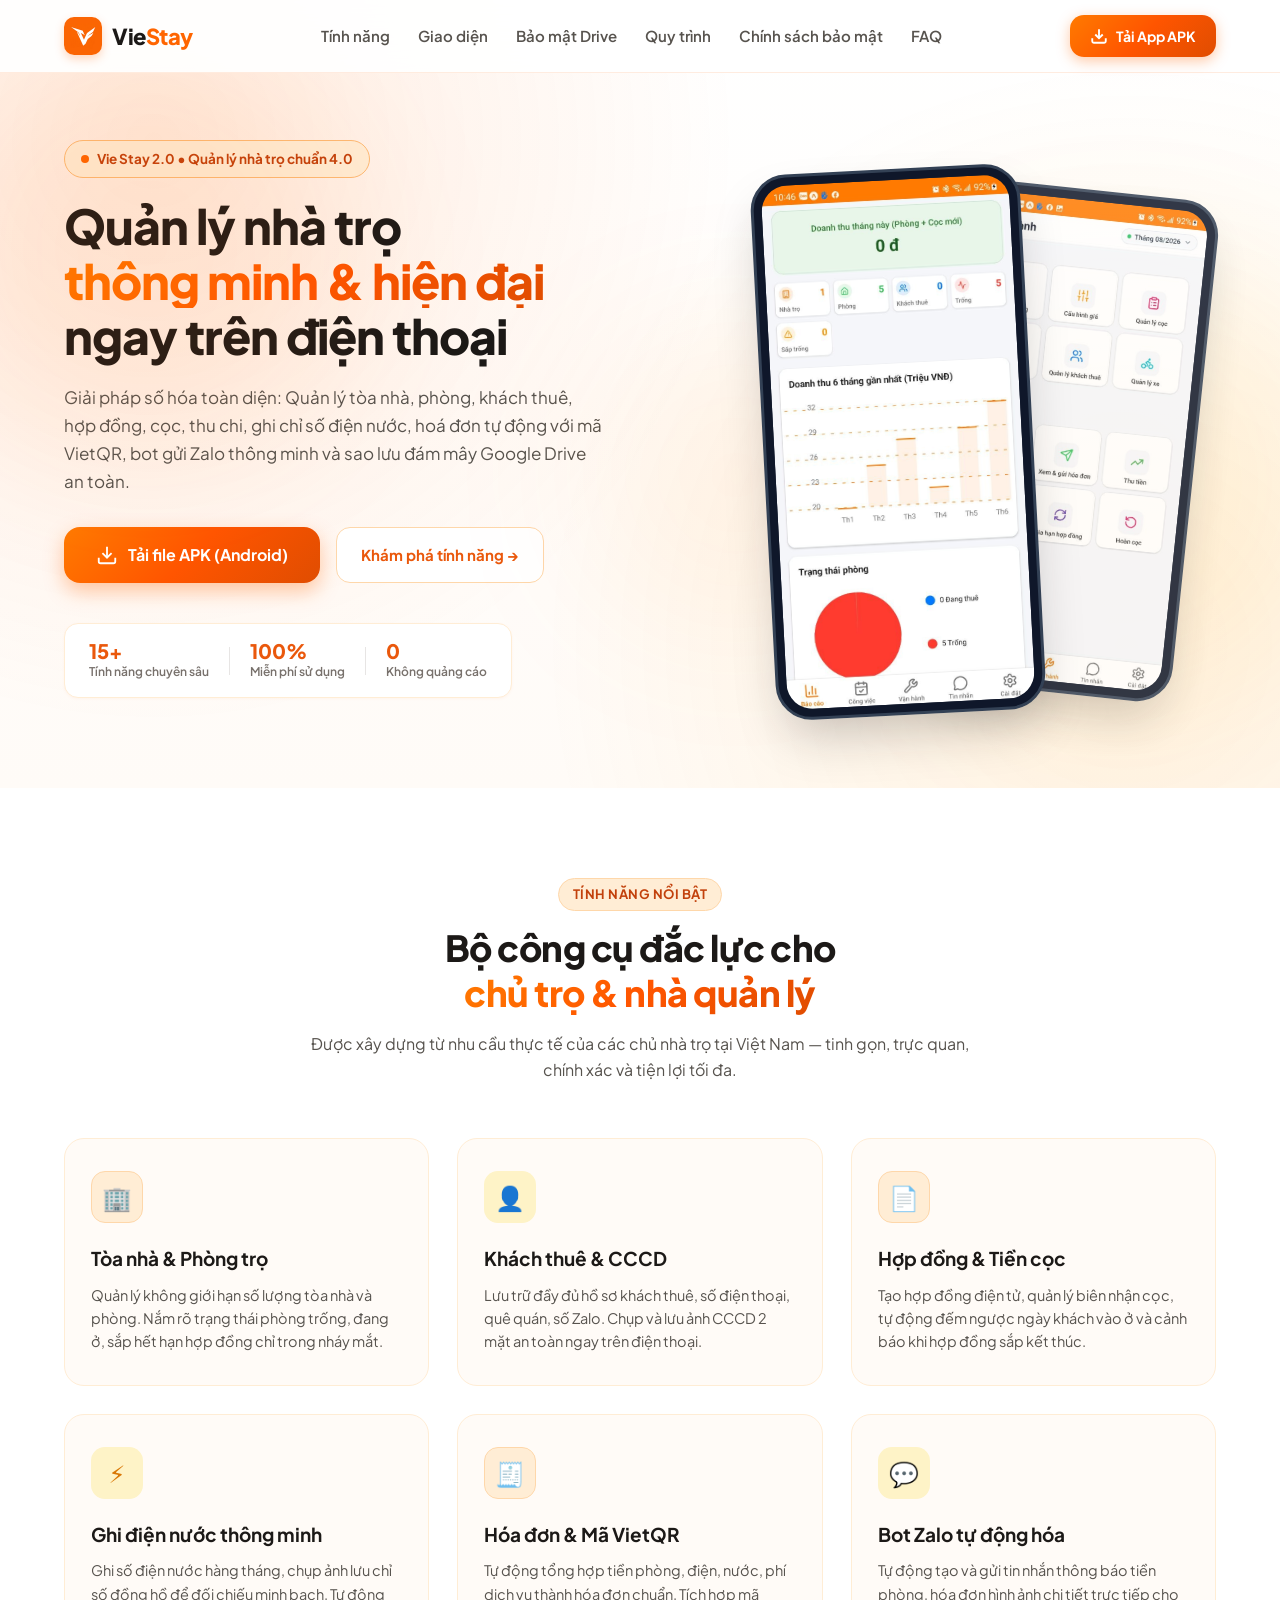
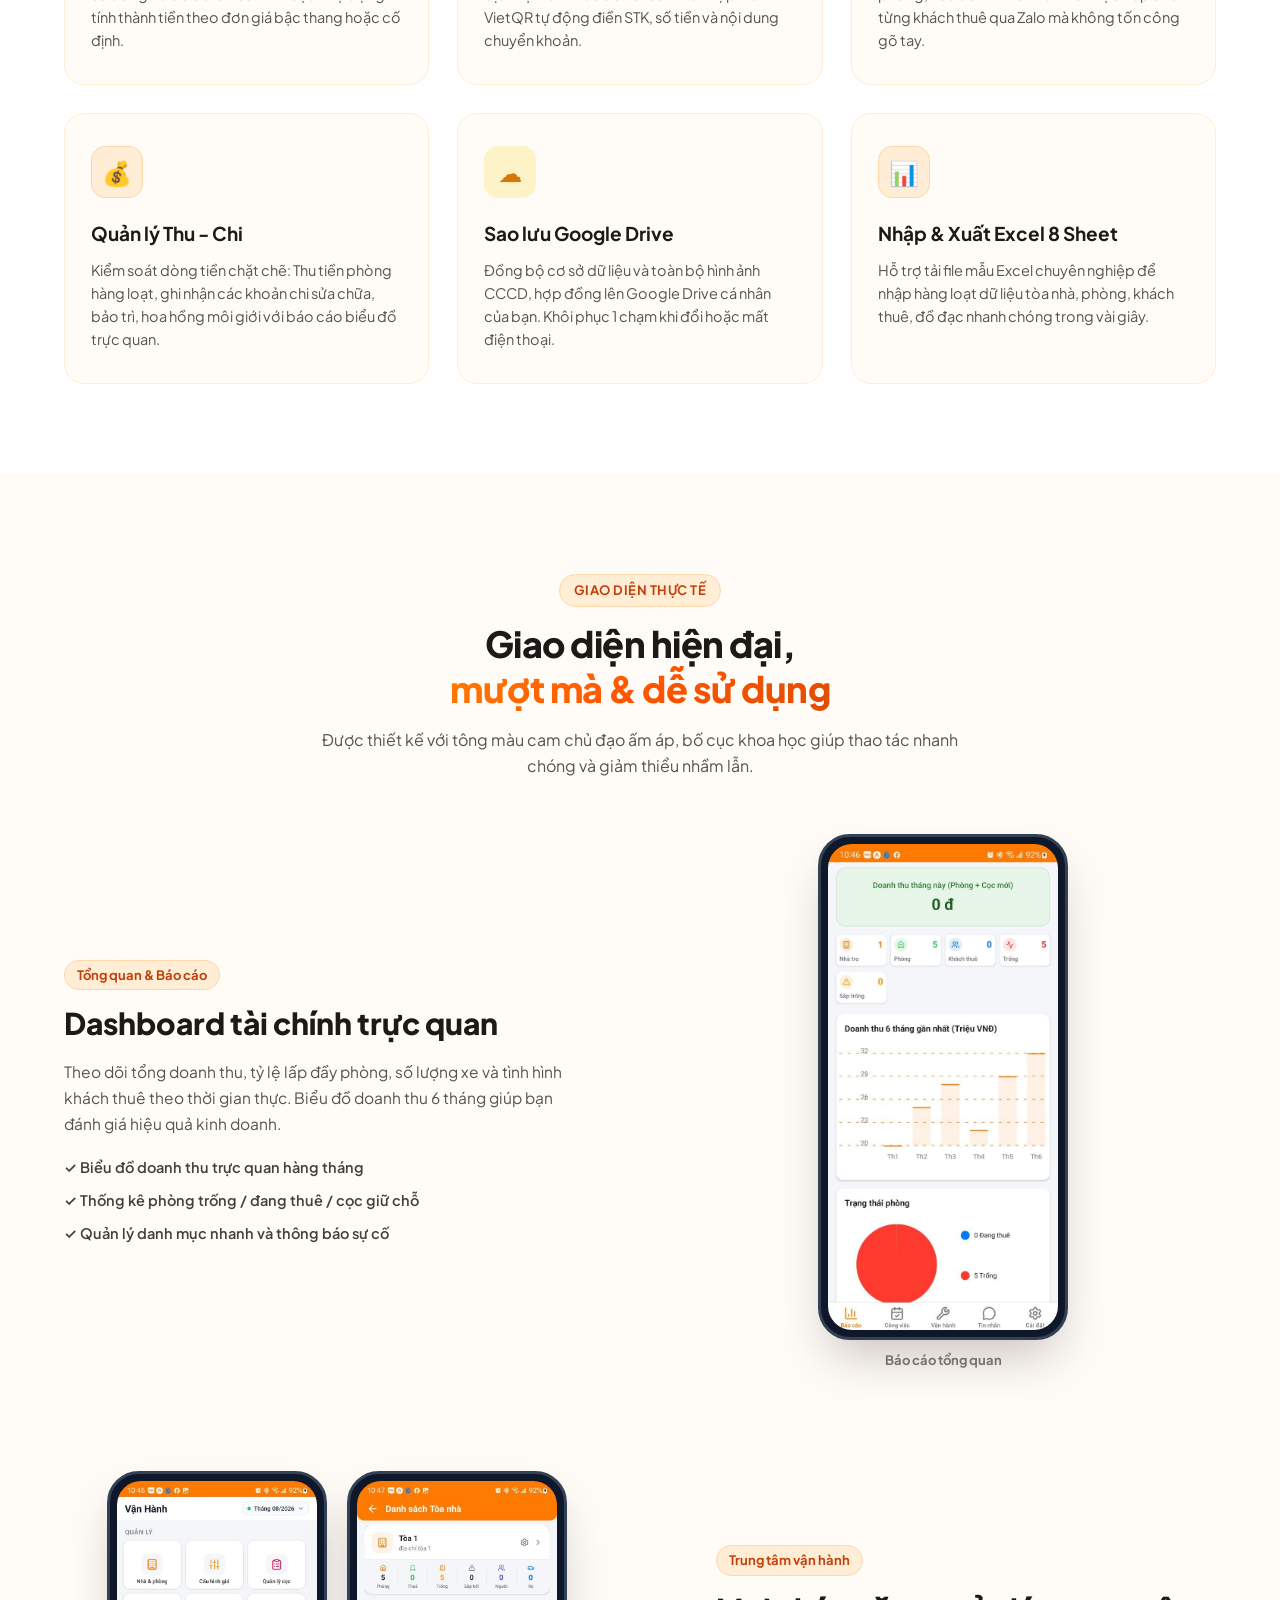
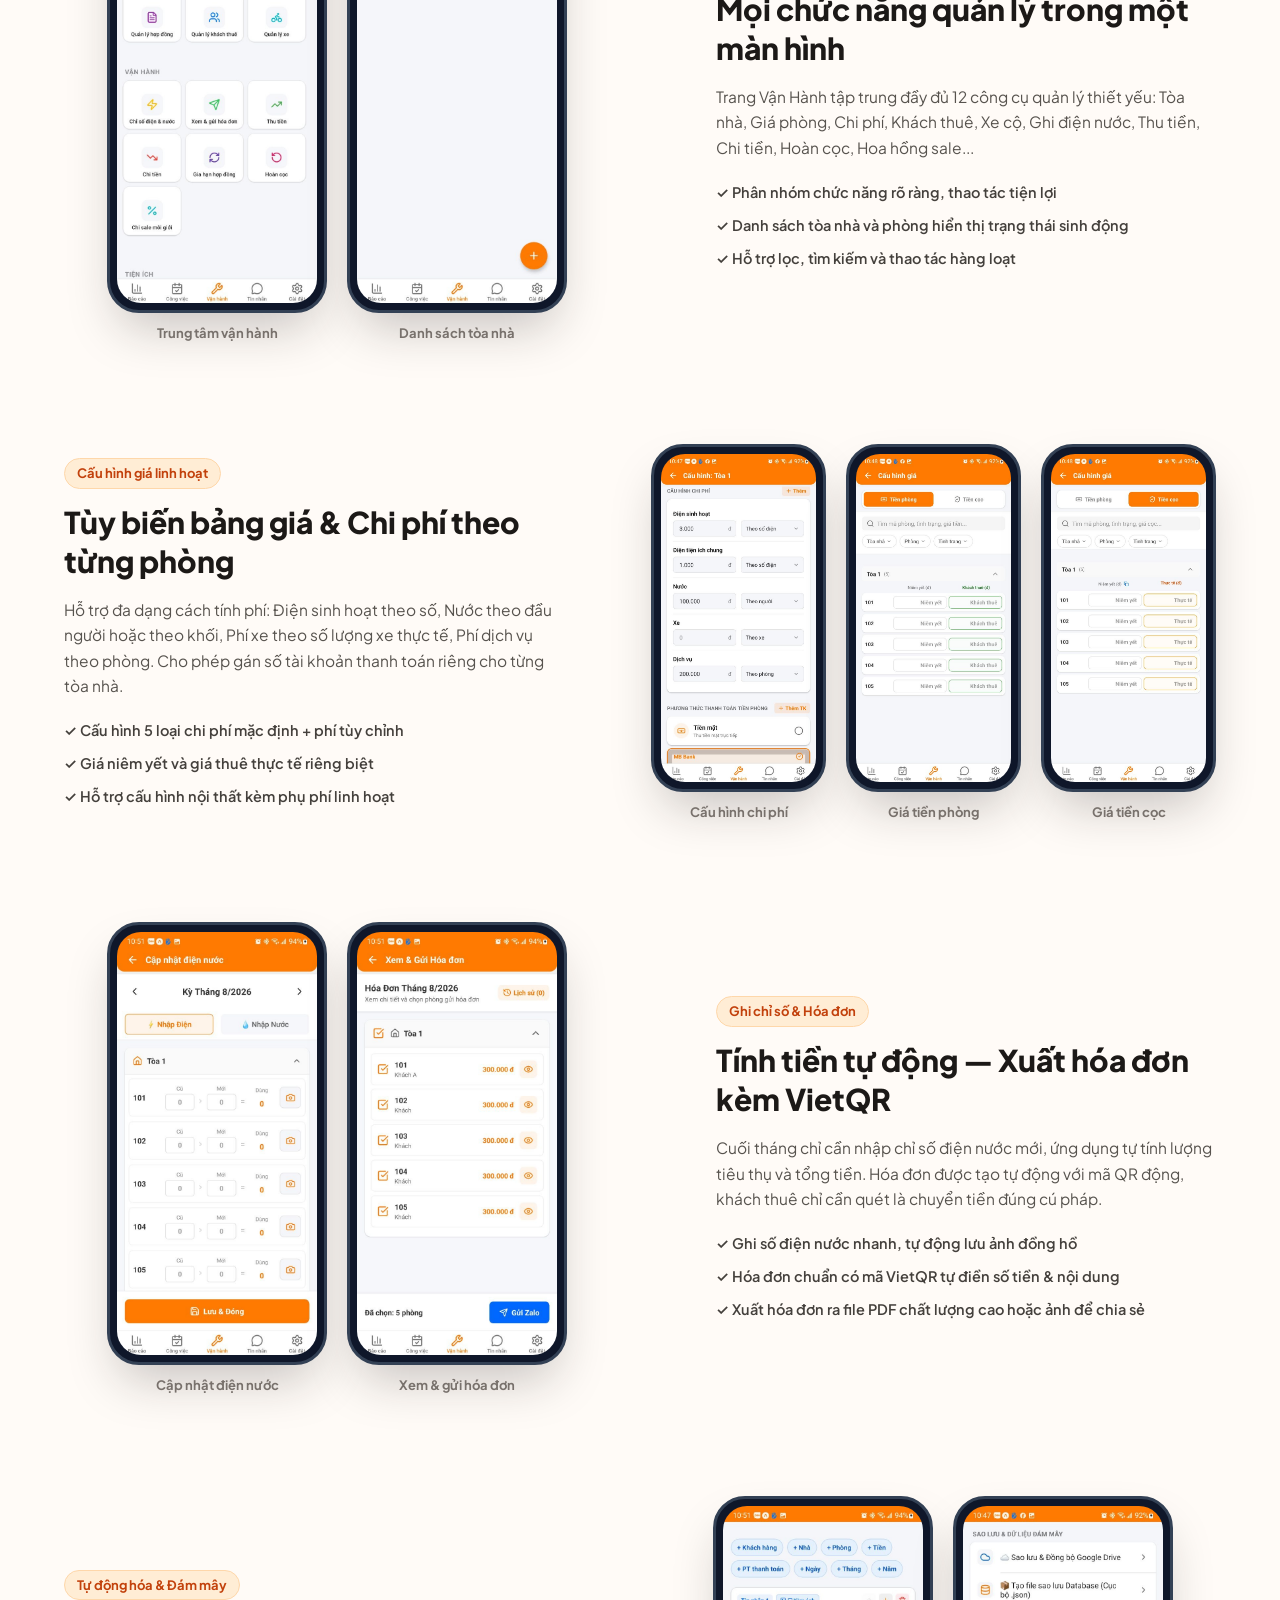
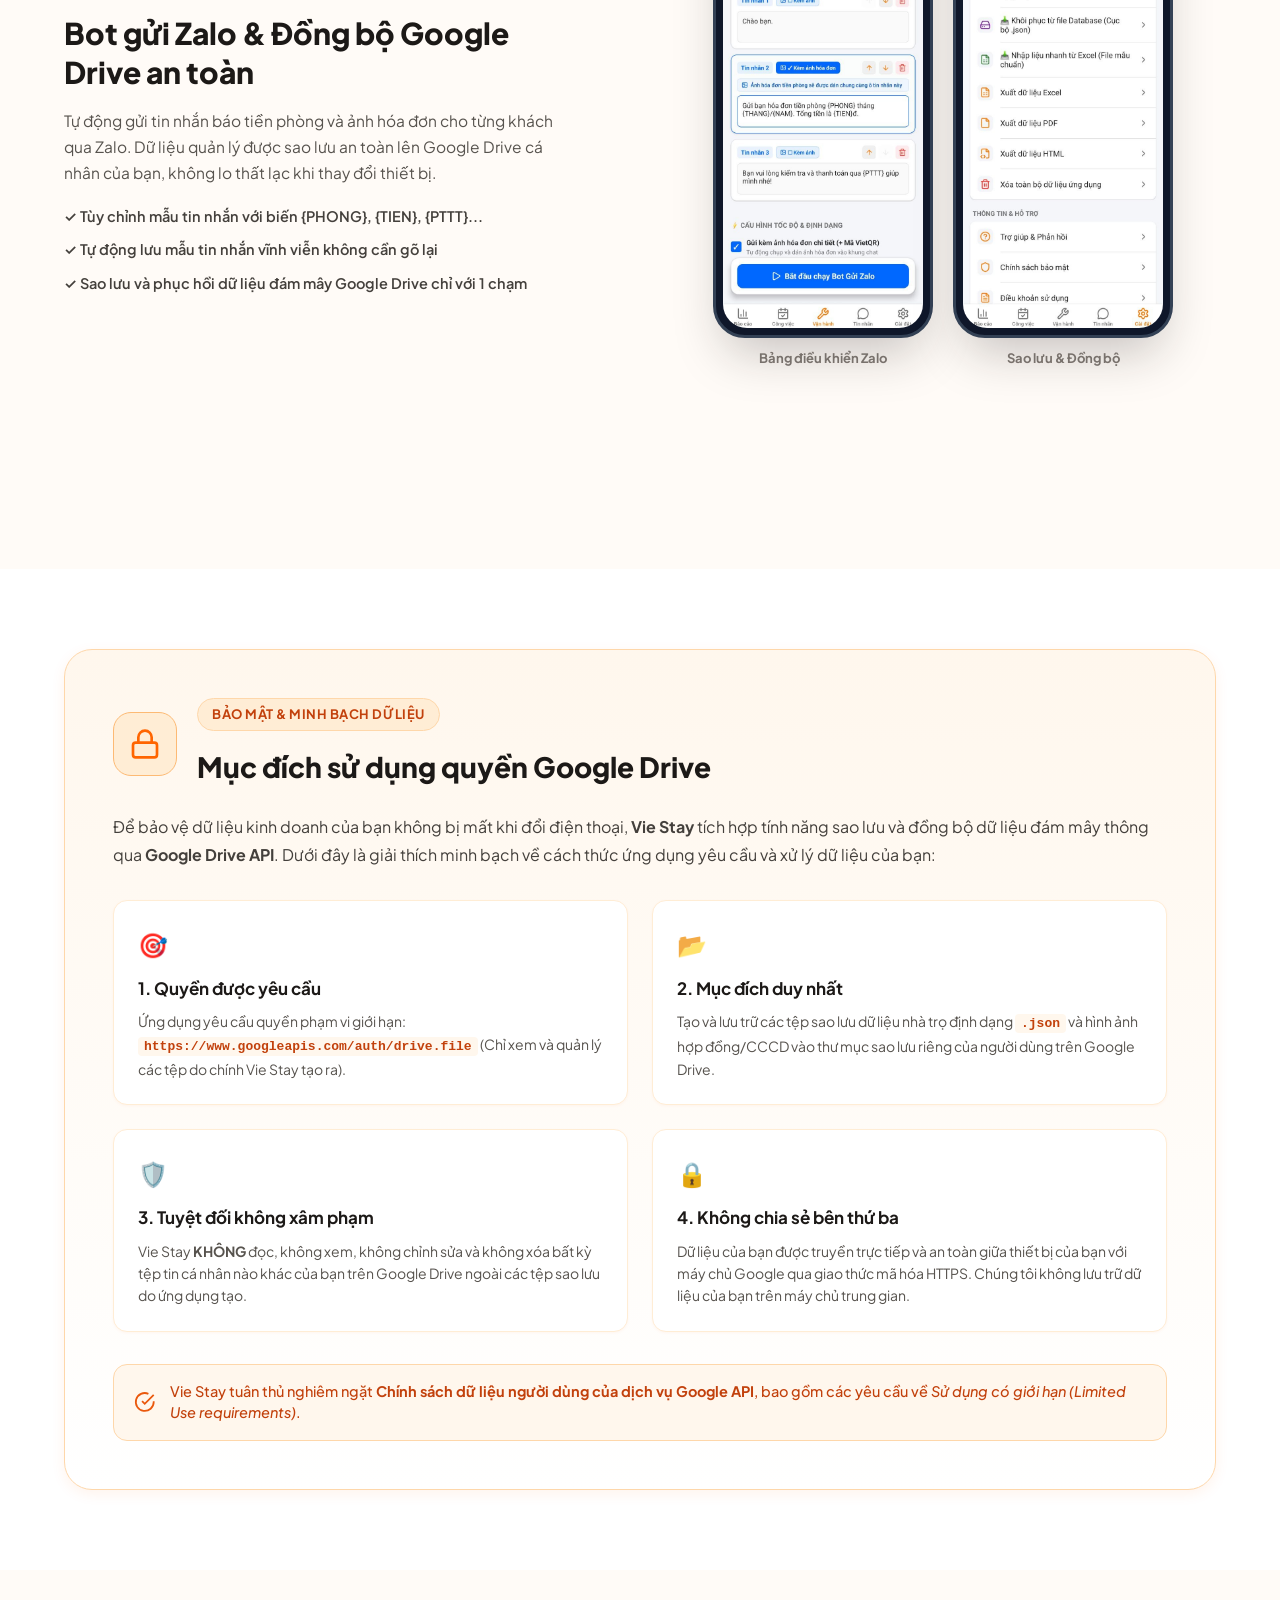
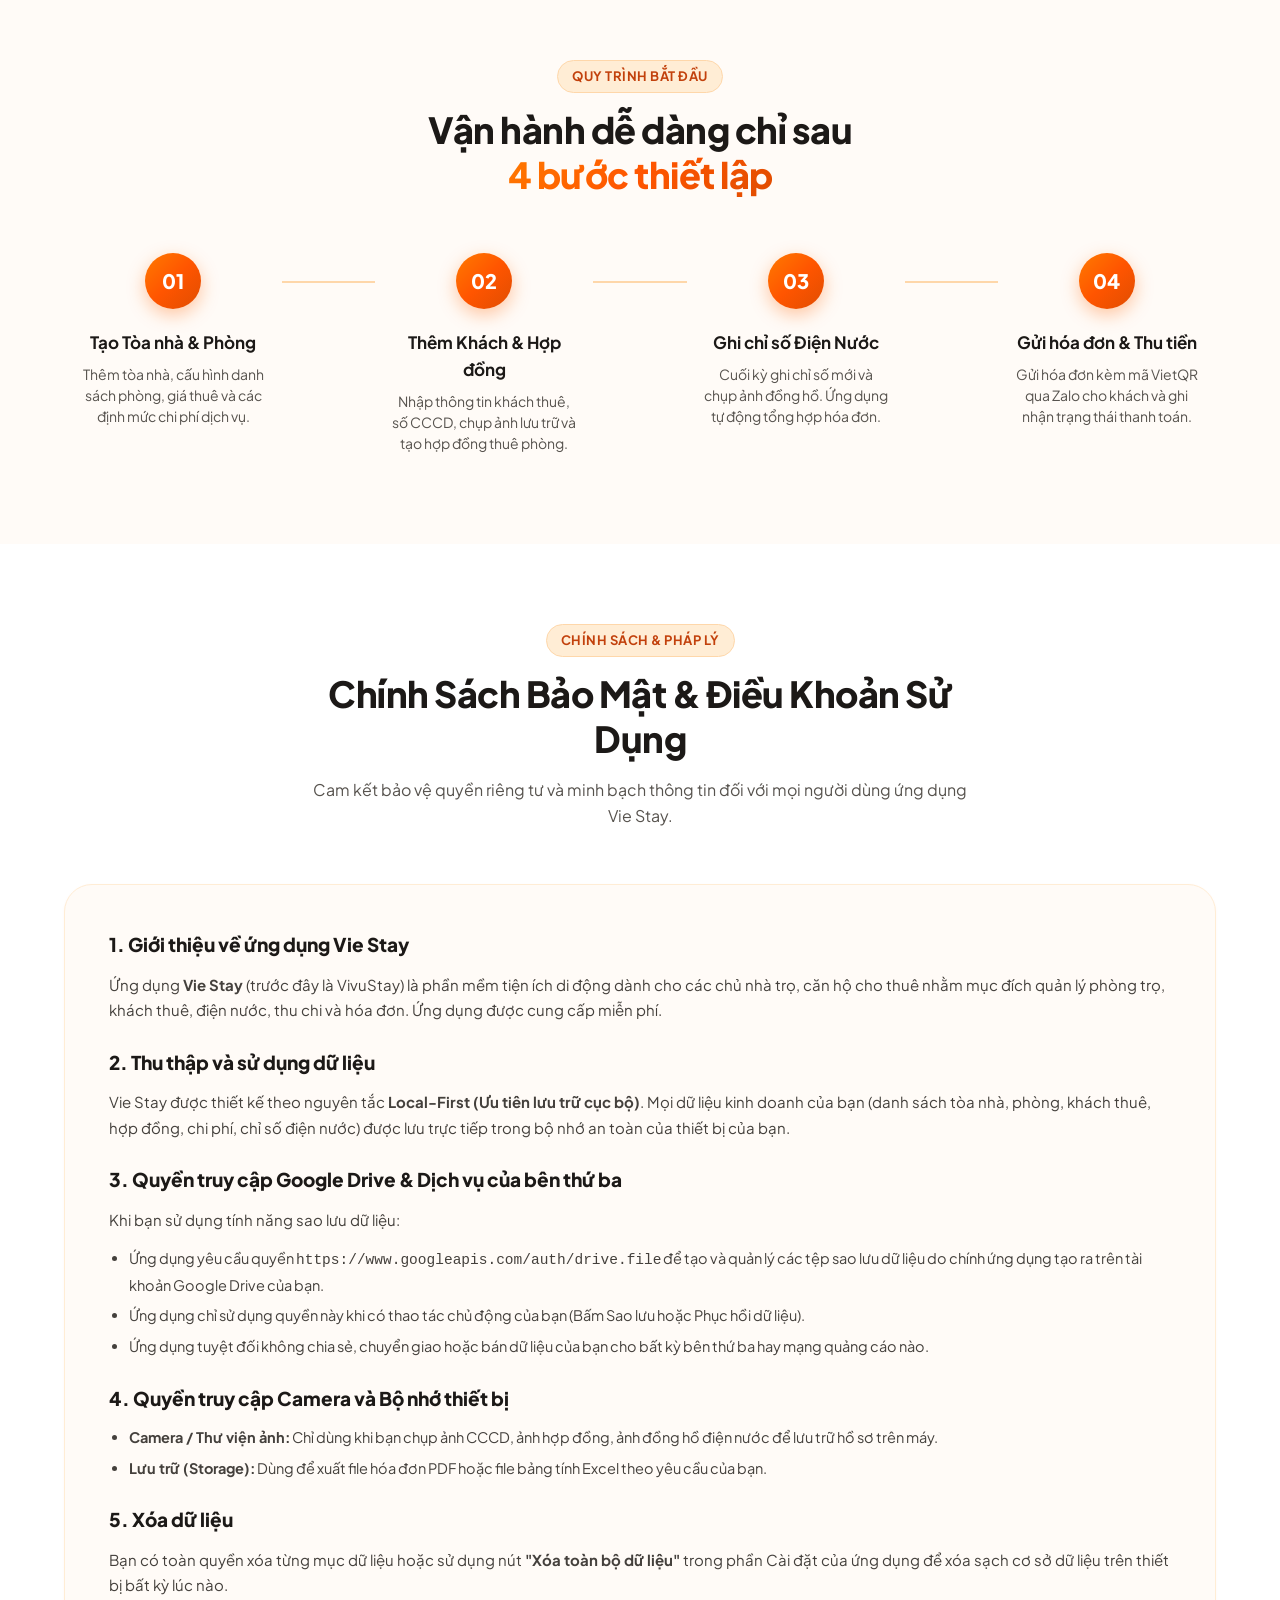
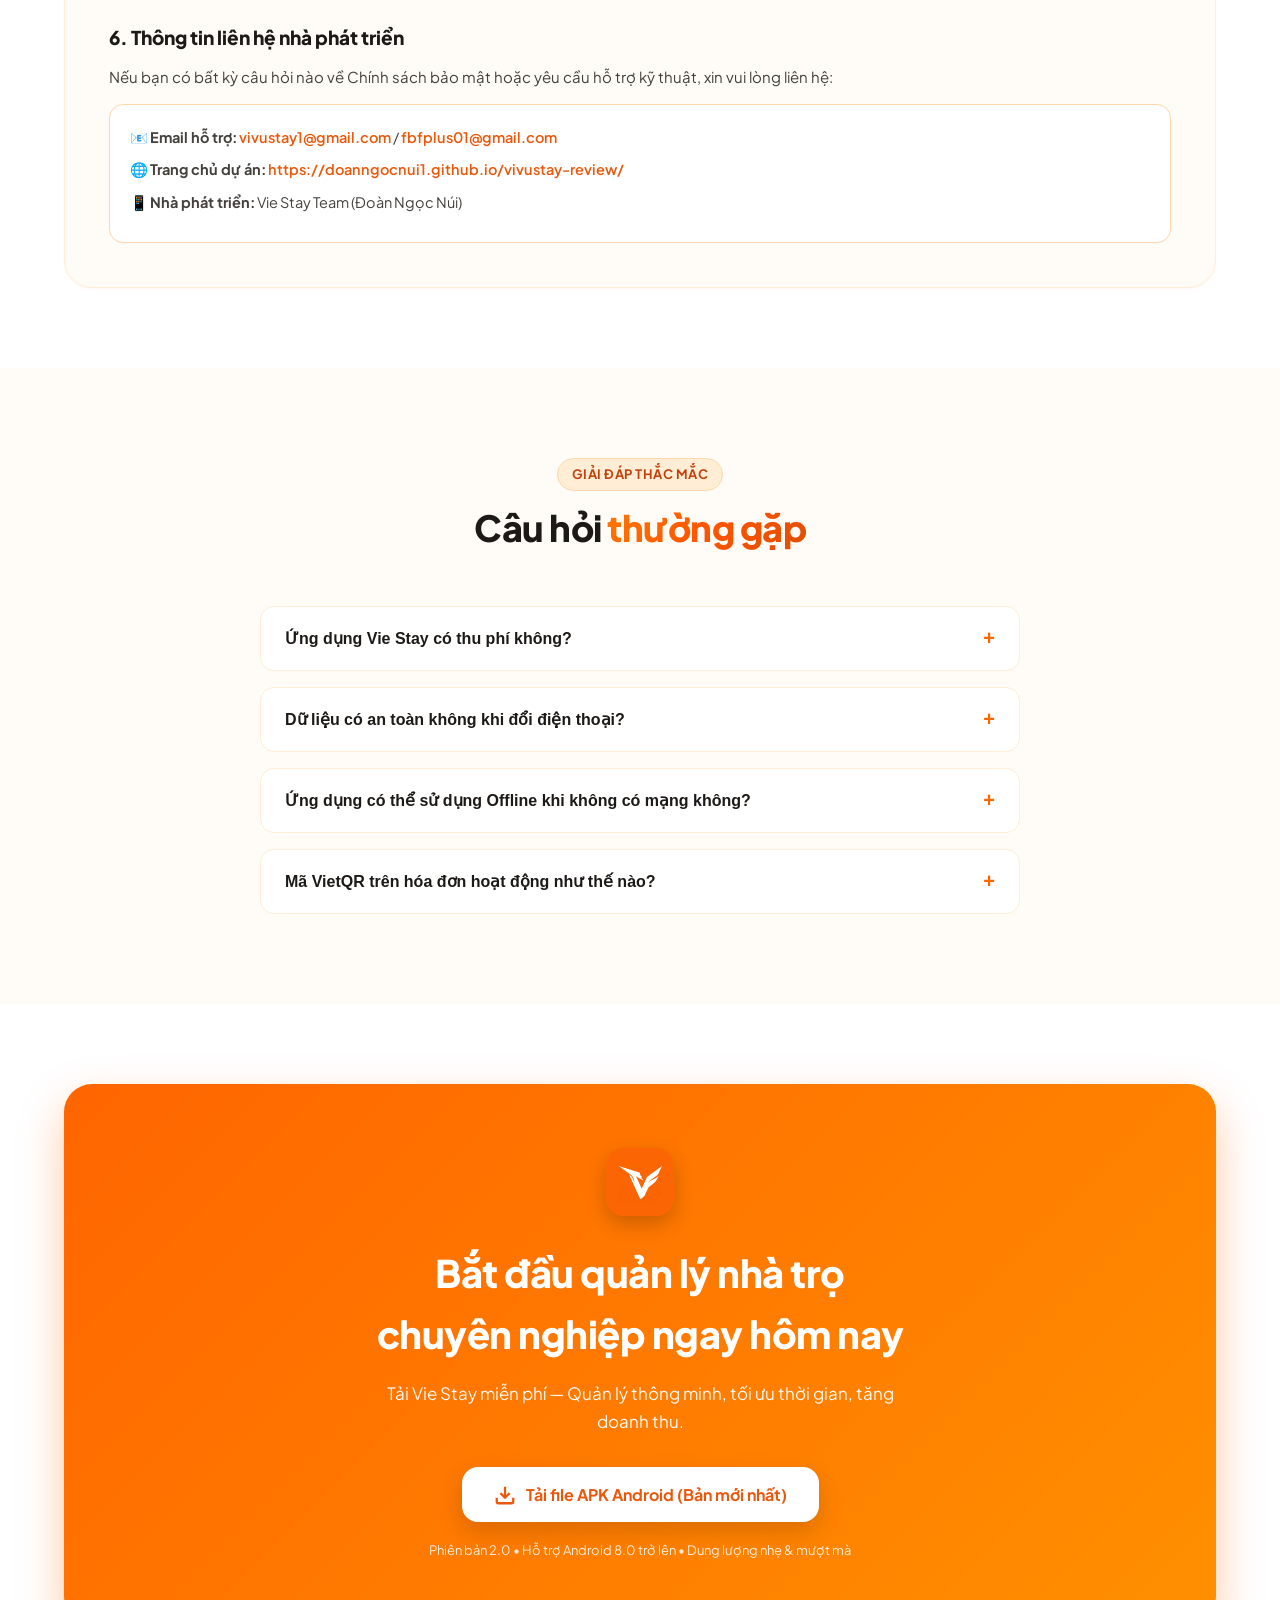
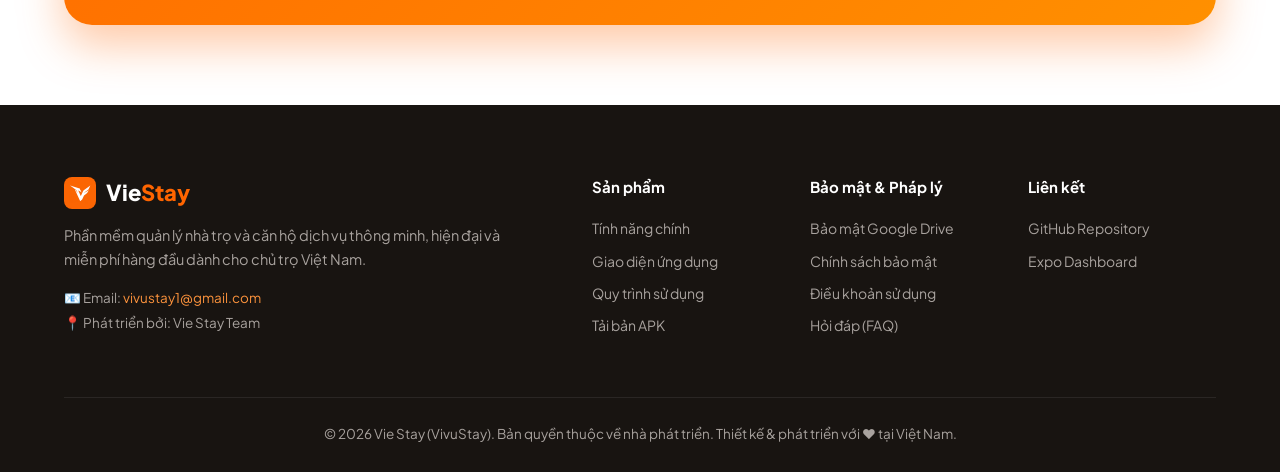
==== commit bc9e435e: "fix(landing): Resize logo to fixed 38px/68px/32px, switch to 100% pure orange theme with zero green " ====
--- a/index.html
+++ b/index.html
@@ -15,7 +15,7 @@
     <link rel="preconnect" href="https://fonts.googleapis.com">
     <link rel="preconnect" href="https://fonts.gstatic.com" crossorigin>
     <link href="https://fonts.googleapis.com/css2?family=Plus+Jakarta+Sans:wght@300;400;500;600;700;800&family=Inter:wght@300;400;500;600;700;800;900&display=swap" rel="stylesheet">
-    <link rel="stylesheet" href="style.css">
+    <link rel="stylesheet" href="style.css?v=2.2">
 </head>
 <body>
 
@@ -23,7 +23,7 @@
 <nav class="navbar" id="navbar">
     <div class="container nav-container">
         <a href="#" class="nav-logo">
-            <img src="images/logo.png" alt="Vie Stay Logo" class="logo-img">
+            <img src="images/logo-nav.png" alt="Vie Stay Logo" class="logo-img" width="38" height="38">
             <span class="logo-text">Vie<span class="accent">Stay</span></span>
         </a>
         <ul class="nav-links" id="navLinks">
@@ -288,7 +288,7 @@
             </div>
 
             <div class="security-compliance-banner">
-                <svg width="24" height="24" viewBox="0 0 24 24" fill="none" stroke="#16A34A" stroke-width="2"><path d="M22 11.08V12a10 10 0 1 1-5.93-9.14"/><polyline points="22 4 12 14.01 9 11.01"/></svg>
+                <svg width="24" height="24" viewBox="0 0 24 24" fill="none" stroke="#EA580C" stroke-width="2"><path d="M22 11.08V12a10 10 0 1 1-5.93-9.14"/><polyline points="22 4 12 14.01 9 11.01"/></svg>
                 <span>Vie Stay tuân thủ nghiêm ngặt <strong>Chính sách dữ liệu người dùng của dịch vụ Google API</strong>, bao gồm các yêu cầu về <em>Sử dụng có giới hạn (Limited Use requirements)</em>.</span>
             </div>
         </div>
@@ -415,7 +415,7 @@
     <div class="container">
         <div class="cta-card">
             <div class="cta-icon-wrapper">
-                <img src="images/logo.png" alt="Vie Stay Logo" class="cta-logo-img">
+                <img src="images/logo-cta.png" alt="Vie Stay Logo" class="cta-logo-img" width="68" height="68">
             </div>
             <h2>Bắt đầu quản lý nhà trọ<br>chuyên nghiệp ngay hôm nay</h2>
             <p>Tải Vie Stay miễn phí — Quản lý thông minh, tối ưu thời gian, tăng doanh thu.</p>
@@ -434,7 +434,7 @@
         <div class="footer-top">
             <div class="footer-brand">
                 <a href="#" class="footer-logo">
-                    <img src="images/logo.png" alt="Vie Stay Logo" class="footer-logo-img">
+                    <img src="images/logo-footer.png" alt="Vie Stay Logo" class="footer-logo-img" width="32" height="32">
                     <span>Vie<span class="accent">Stay</span></span>
                 </a>
                 <p>Phần mềm quản lý nhà trọ và căn hộ dịch vụ thông minh, hiện đại và miễn phí hàng đầu dành cho chủ trọ Việt Nam.</p>
--- a/style.css
+++ b/style.css
@@ -1,7 +1,8 @@
 /* ============================================================
-   Vie Stay 2.0 Landing Page — Modern Orange SaaS Design System
-   Primary Brand Color: Radiant Orange (#FF6500 / #FF7A00 / #FF5500)
-   Secondary Accent: Amber / Warm Slate / Clean White
+   Vie Stay 2.0 Landing Page — Modern Clean Orange SaaS Design System
+   Primary Color: Pure Vibrant Orange (#FF6500 / #FF7A00 / #FF5500)
+   Accents: Warm Amber (#F59E0B) / Slate Dark (#0F172A) / Warm White (#FFFBF7)
+   100% No Green Gradient — Dedicated Orange Palette
    Typography: Plus Jakarta Sans & Inter (Google Fonts)
    ============================================================ */
 
@@ -27,7 +28,7 @@
     --gray-800: #292524;
     --gray-900: #1C1917;
 
-    /* Vie Stay Brand Orange Palette */
+    /* Vie Stay Radiant Orange Palette */
     --orange-50: #FFF7ED;
     --orange-100: #FFEDD5;
     --orange-200: #FED7AA;
@@ -43,17 +44,10 @@
     --amber-500: #F59E0B;
     --amber-600: #D97706;
 
-    --green-50: #F0FDF4;
-    --green-100: #DCFCE7;
-    --green-500: #22C55E;
-    --green-600: #16A34A;
-
-    --blue-50: #EFF6FF;
-    --blue-500: #3B82F6;
-
+    /* Warm Orange Gradients */
     --gradient-primary: linear-gradient(135deg, #FF7A00 0%, #FF5500 50%, #E04D01 100%);
     --gradient-warm: linear-gradient(135deg, #FF6500 0%, #FFA000 100%);
-    --gradient-cta: linear-gradient(135deg, #FF6500 0%, #FF7A00 60%, #FF9000 100%);
+    --gradient-cta: linear-gradient(135deg, #FF6500 0%, #FF7A00 50%, #FF9000 100%);
     --gradient-hero-bg: radial-gradient(circle at 12% 18%, rgba(255, 101, 0, 0.12) 0%, transparent 45%),
                         radial-gradient(circle at 88% 82%, rgba(255, 160, 0, 0.10) 0%, transparent 45%),
                         linear-gradient(180deg, #FFFFFF 0%, #FFFBF7 100%);
@@ -117,6 +111,7 @@
     cursor: pointer;
     border: none;
     transition: var(--transition);
+    white-space: nowrap;
 }
 
 .btn-primary {
@@ -128,6 +123,7 @@
 .btn-primary:hover {
     transform: translateY(-2px);
     box-shadow: 0 12px 26px rgba(255, 101, 0, 0.45);
+    color: var(--white);
 }
 
 .btn-outline {
@@ -140,6 +136,7 @@
     background: var(--orange-50);
     border-color: var(--orange-400);
     transform: translateY(-2px);
+    color: var(--orange-700);
 }
 
 .btn-white {
@@ -151,6 +148,7 @@
 .btn-white:hover {
     transform: translateY(-2px);
     box-shadow: 0 14px 30px rgba(0, 0, 0, 0.22);
+    color: var(--orange-700);
 }
 
 .btn-lg {
@@ -166,14 +164,14 @@
     left: 0;
     right: 0;
     z-index: 1000;
-    background: rgba(255, 255, 255, 0.88);
+    background: rgba(255, 255, 255, 0.92);
     backdrop-filter: blur(16px);
-    border-bottom: 1px solid rgba(255, 101, 0, 0.08);
+    border-bottom: 1px solid rgba(255, 101, 0, 0.12);
     transition: var(--transition);
 }
 
 .navbar.scrolled {
-    background: rgba(255, 255, 255, 0.96);
+    background: rgba(255, 255, 255, 0.98);
     box-shadow: var(--shadow-md);
 }
 
@@ -185,25 +183,32 @@
 }
 
 .nav-logo {
-    display: flex;
+    display: inline-flex;
     align-items: center;
     gap: 10px;
     font-size: 22px;
     font-weight: 800;
     color: var(--gray-900);
+    text-decoration: none;
+    flex-shrink: 0;
 }
 
 .logo-img {
-    width: 38px;
-    height: 38px;
+    width: 38px !important;
+    height: 38px !important;
+    max-width: 38px !important;
+    max-height: 38px !important;
     border-radius: 10px;
-    object-fit: cover;
+    object-fit: contain;
     box-shadow: 0 4px 10px rgba(255, 101, 0, 0.25);
+    display: inline-block;
+    flex-shrink: 0;
 }
 
 .logo-text {
     font-weight: 800;
     letter-spacing: -0.5px;
+    line-height: 1;
 }
 
 .logo-text .accent {
@@ -249,17 +254,19 @@
     align-items: center;
     gap: 8px;
     background: var(--gradient-primary);
-    color: var(--white);
+    color: var(--white) !important;
     padding: 10px 20px;
     border-radius: var(--radius-md);
     font-weight: 700;
     font-size: 14px;
-    box-shadow: 0 4px 14px rgba(255, 101, 0, 0.3);
+    box-shadow: 0 4px 14px rgba(255, 101, 0, 0.35);
+    flex-shrink: 0;
+    white-space: nowrap;
 }
 
 .nav-cta:hover {
     transform: translateY(-2px);
-    box-shadow: 0 6px 18px rgba(255, 101, 0, 0.4);
+    box-shadow: 0 6px 18px rgba(255, 101, 0, 0.45);
 }
 
 .nav-toggle {
@@ -810,13 +817,14 @@
     display: flex;
     align-items: center;
     gap: 14px;
-    background: #F0FDF4;
-    border: 1px solid #BBF7D0;
+    background: #FFF7ED;
+    border: 1.5px solid #FED7AA;
     padding: 16px 20px;
     border-radius: var(--radius-md);
     font-size: 14.5px;
-    color: #166534;
+    color: #C2410C;
     line-height: 1.5;
+    font-weight: 500;
 }
 
 /* ===================== WORKFLOW ===================== */
@@ -1030,11 +1038,15 @@
 }
 
 .cta-logo-img {
-    width: 68px;
-    height: 68px;
+    width: 68px !important;
+    height: 68px !important;
+    max-width: 68px !important;
+    max-height: 68px !important;
     border-radius: 18px;
     margin: 0 auto;
     box-shadow: 0 8px 20px rgba(0, 0, 0, 0.2);
+    object-fit: contain;
+    display: inline-block;
 }
 
 .cta-card h2 {
@@ -1075,19 +1087,25 @@
 }
 
 .footer-logo {
-    display: flex;
+    display: inline-flex;
     align-items: center;
     gap: 10px;
     font-size: 22px;
     font-weight: 800;
     color: var(--white);
     margin-bottom: 14px;
+    text-decoration: none;
 }
 
 .footer-logo-img {
-    width: 32px;
-    height: 32px;
+    width: 32px !important;
+    height: 32px !important;
+    max-width: 32px !important;
+    max-height: 32px !important;
     border-radius: 8px;
+    object-fit: contain;
+    display: inline-block;
+    flex-shrink: 0;
 }
 
 .footer-logo .accent {
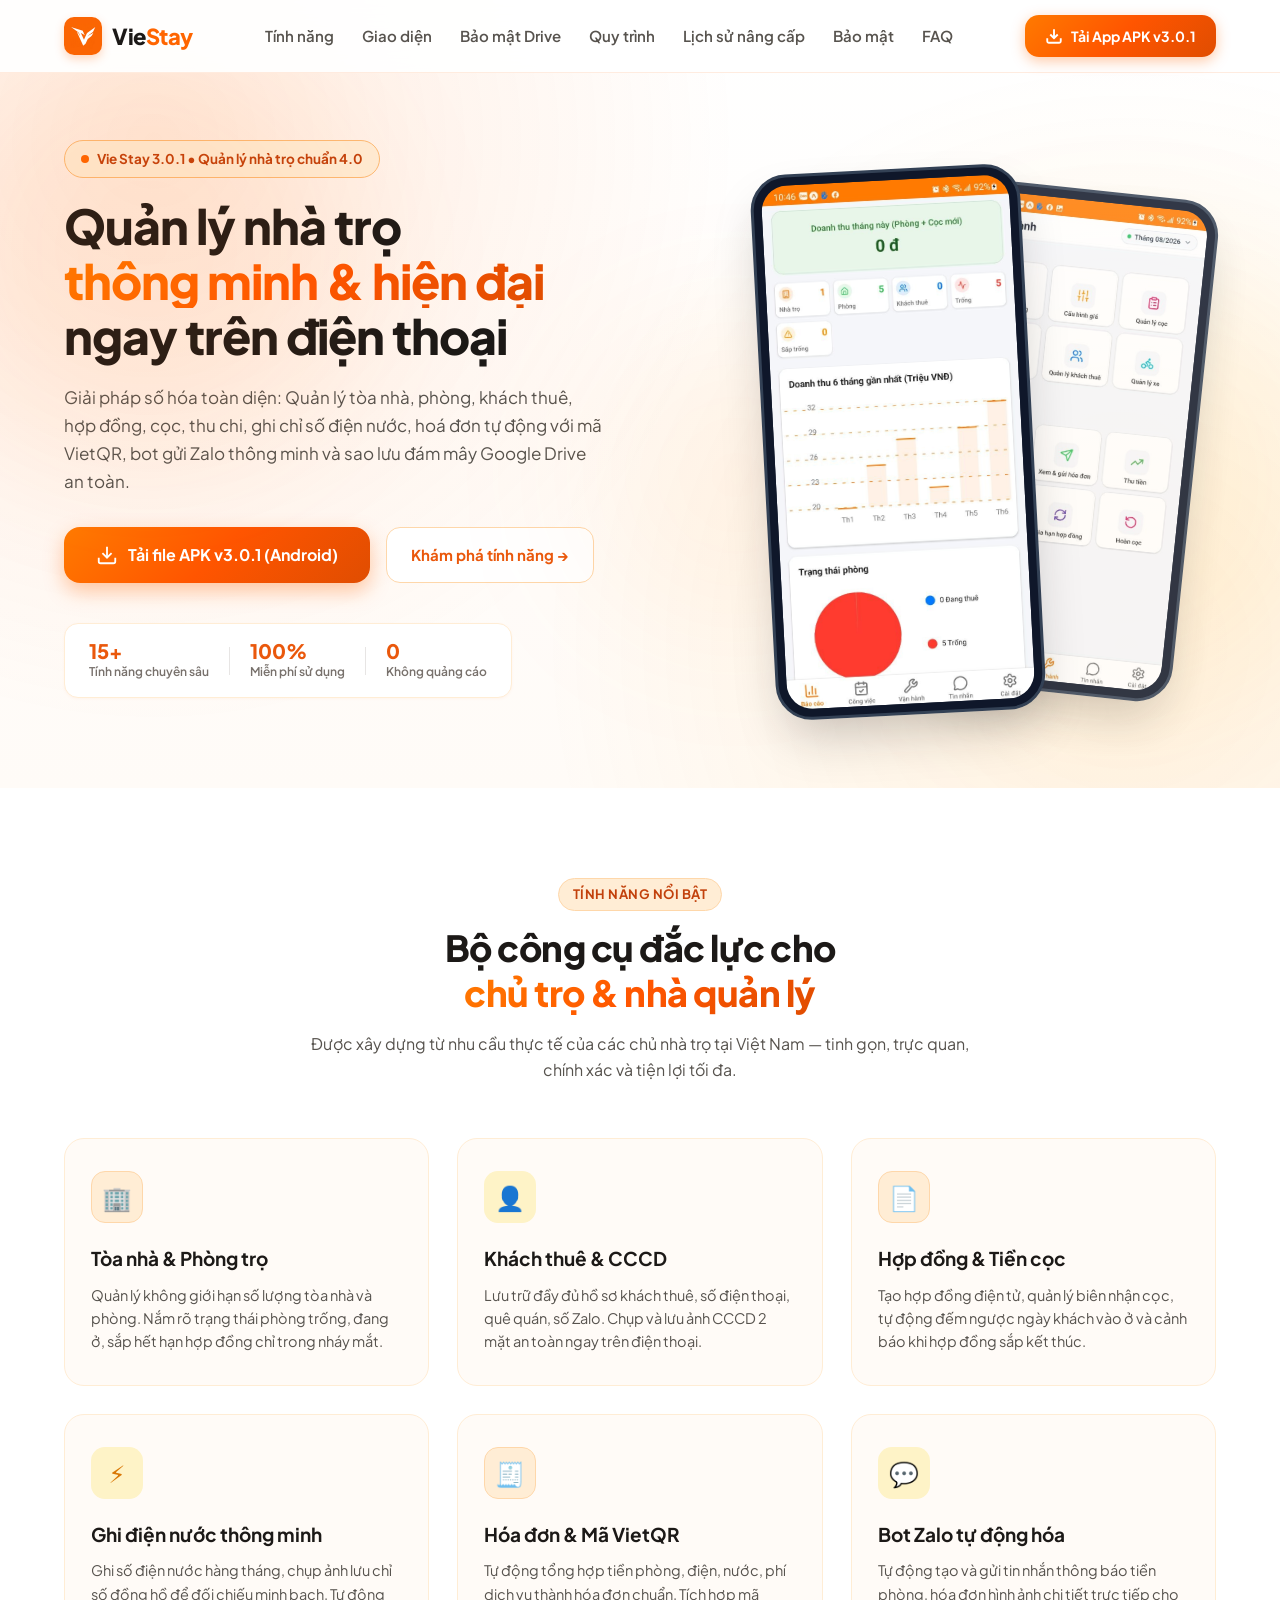
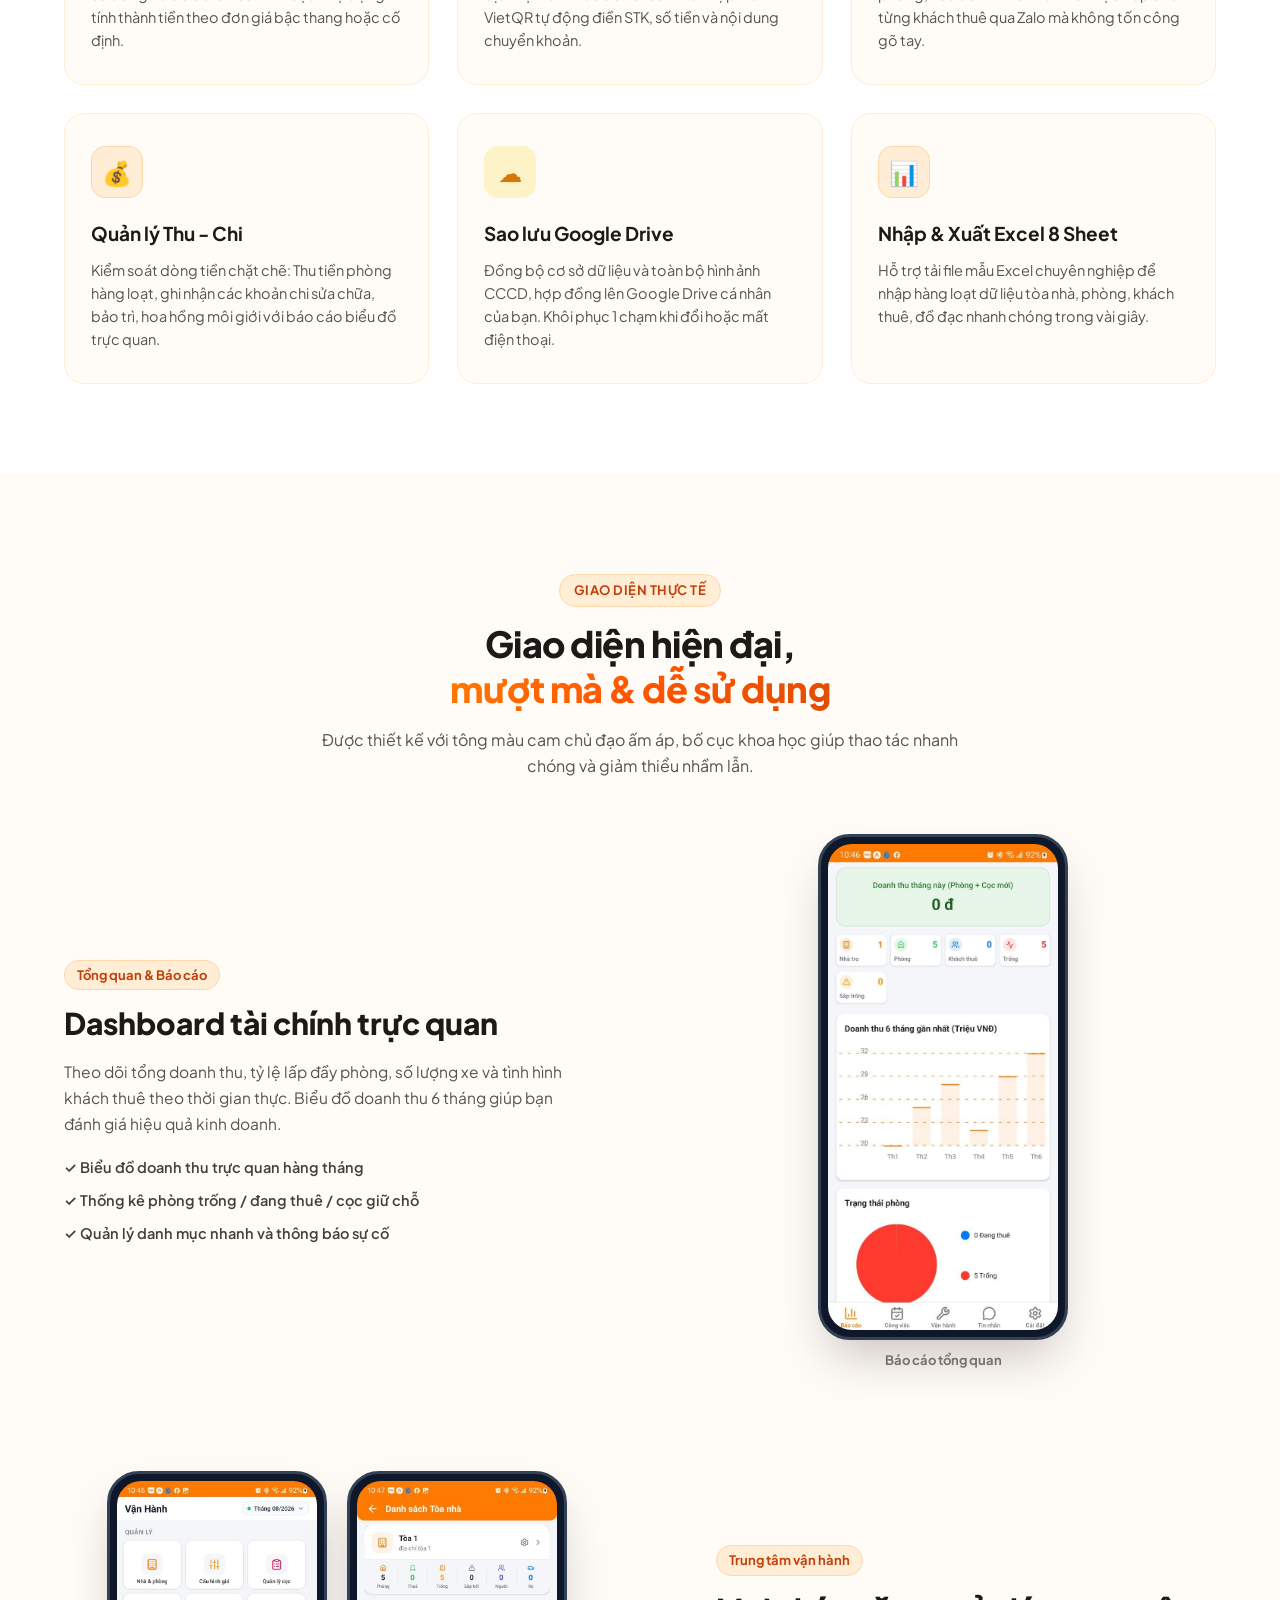
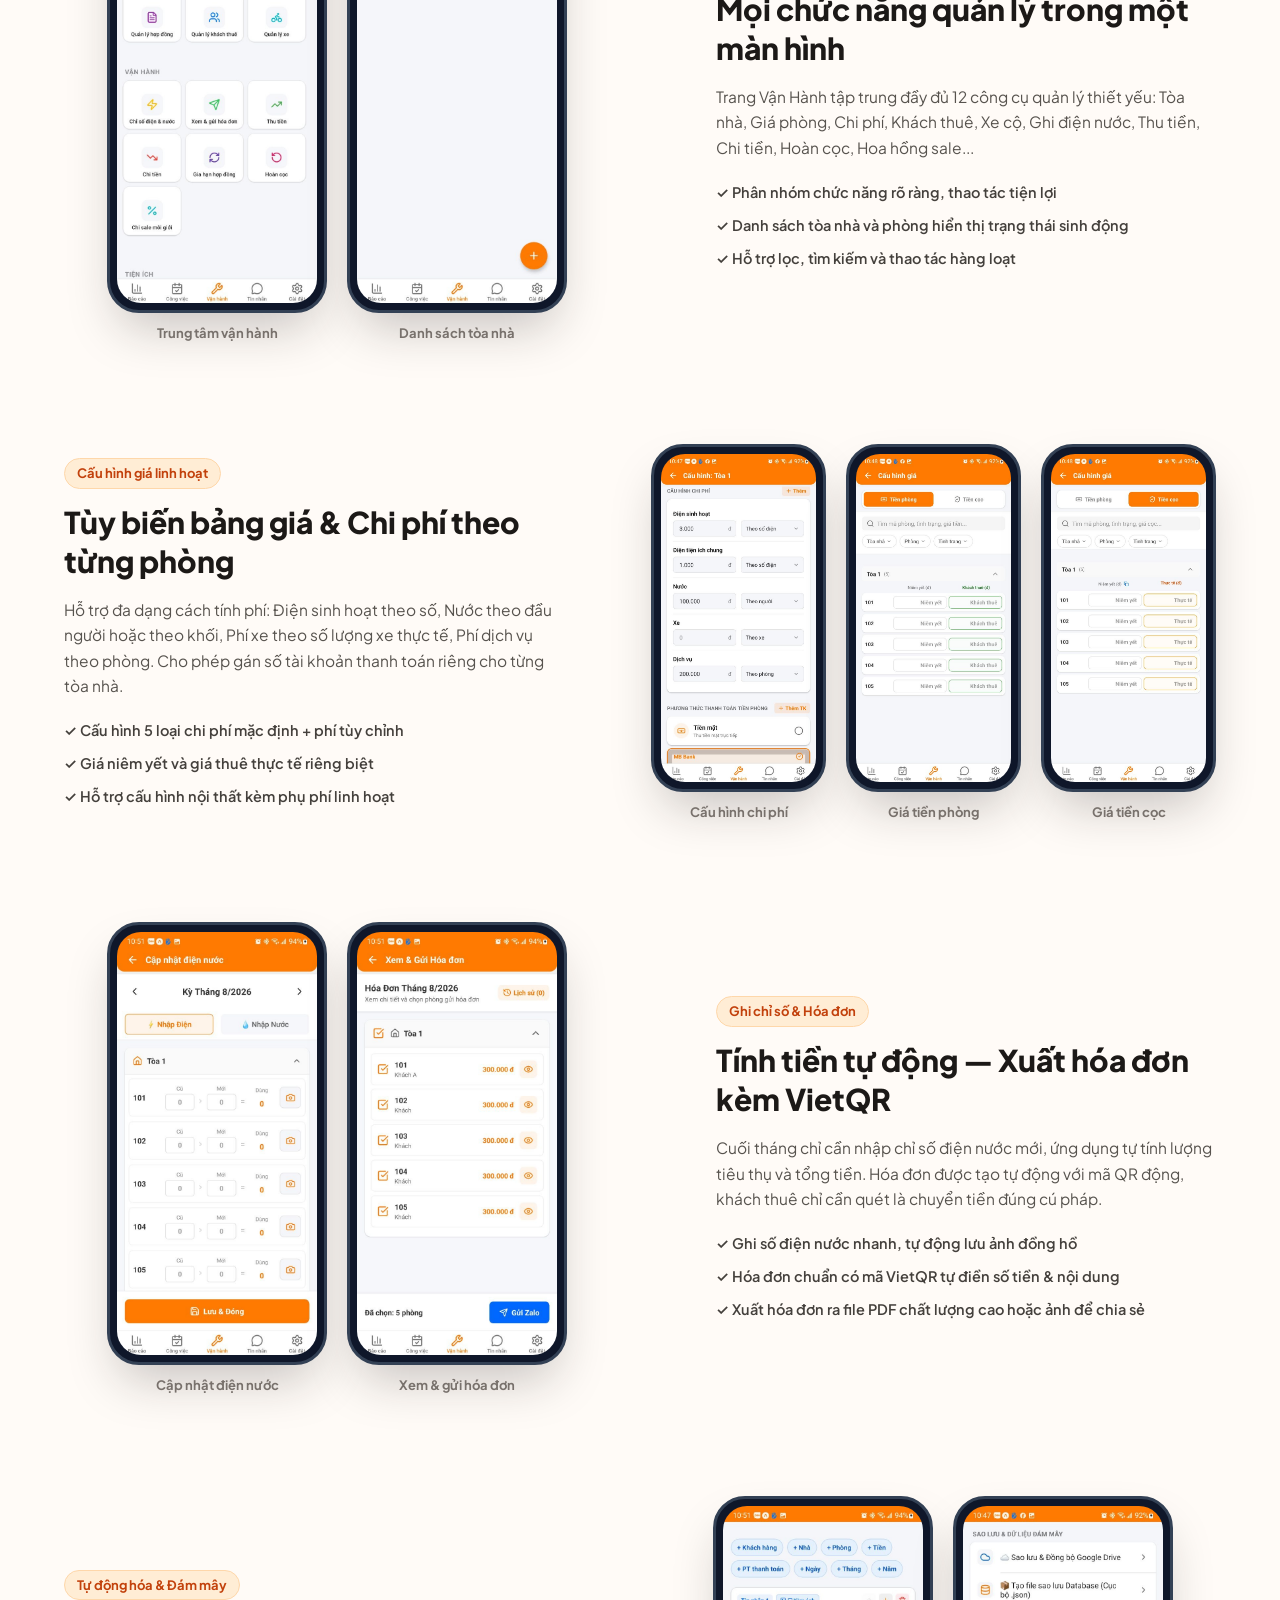
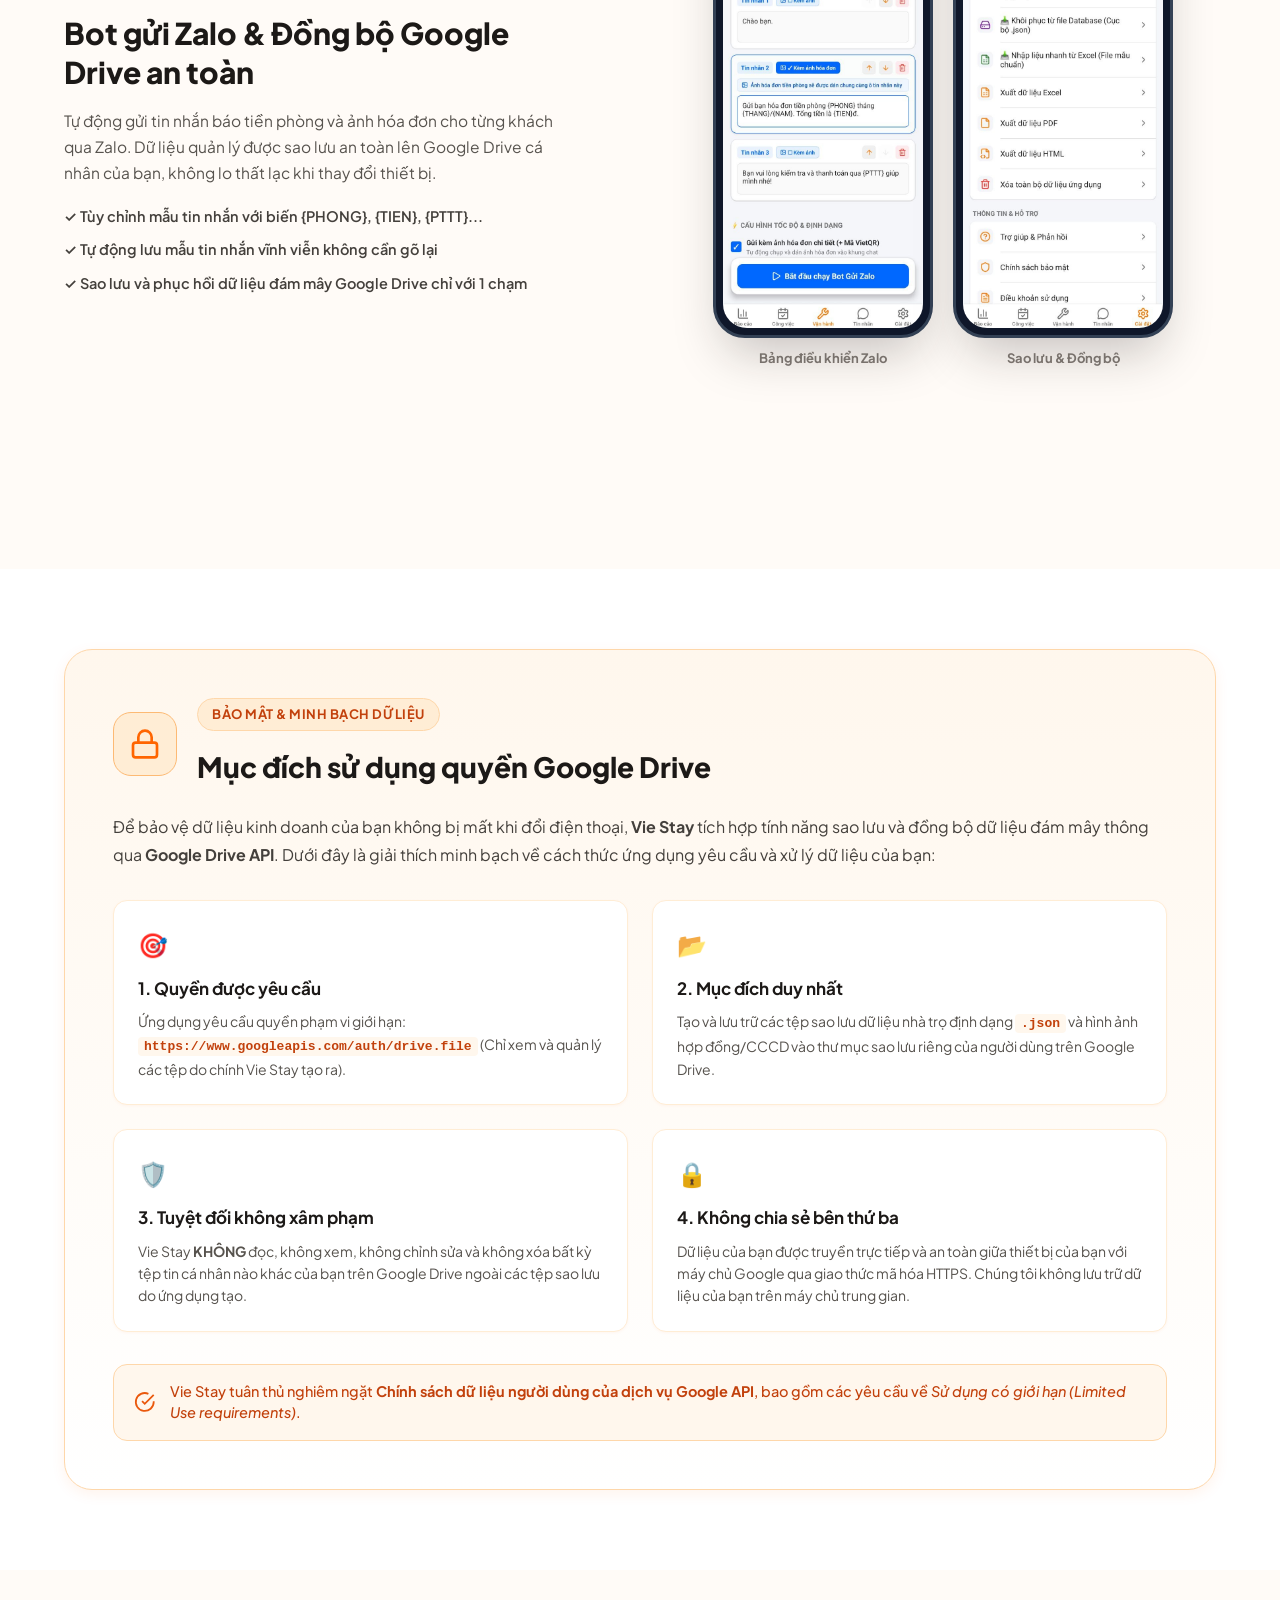
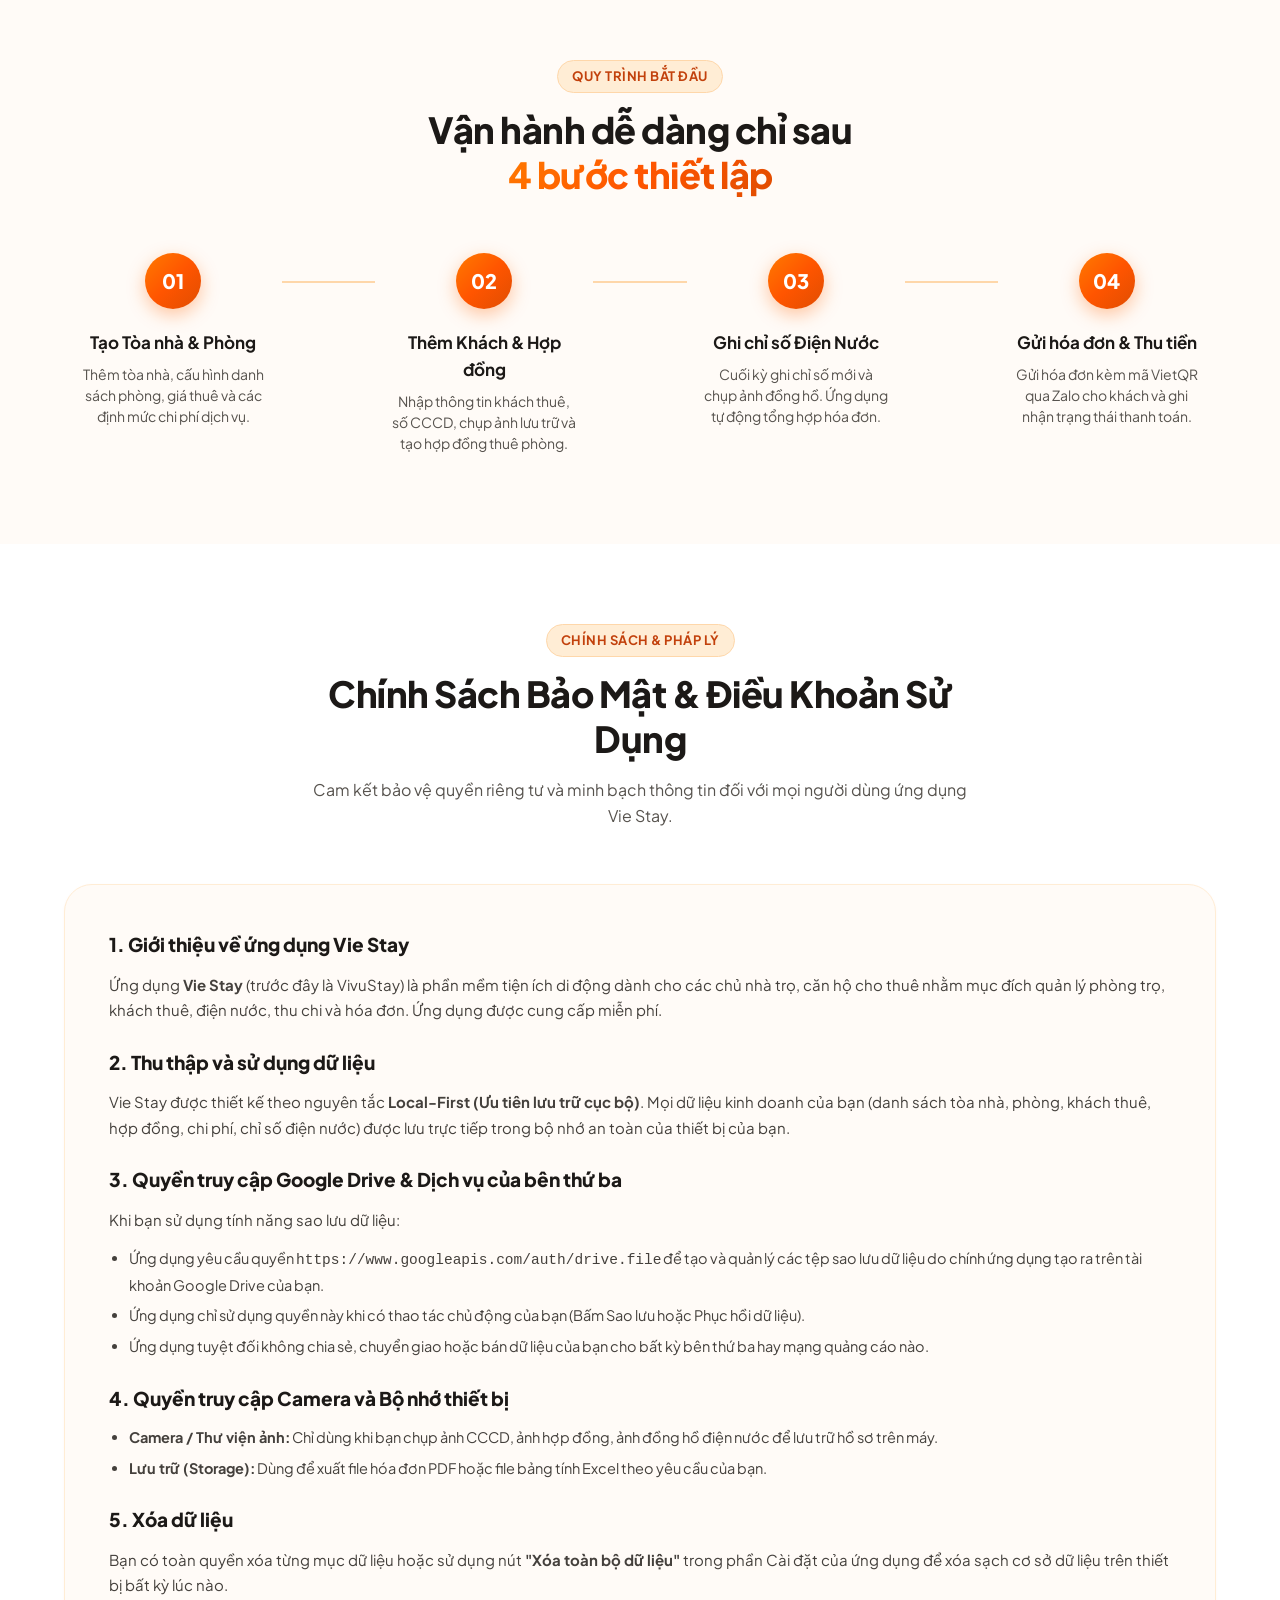
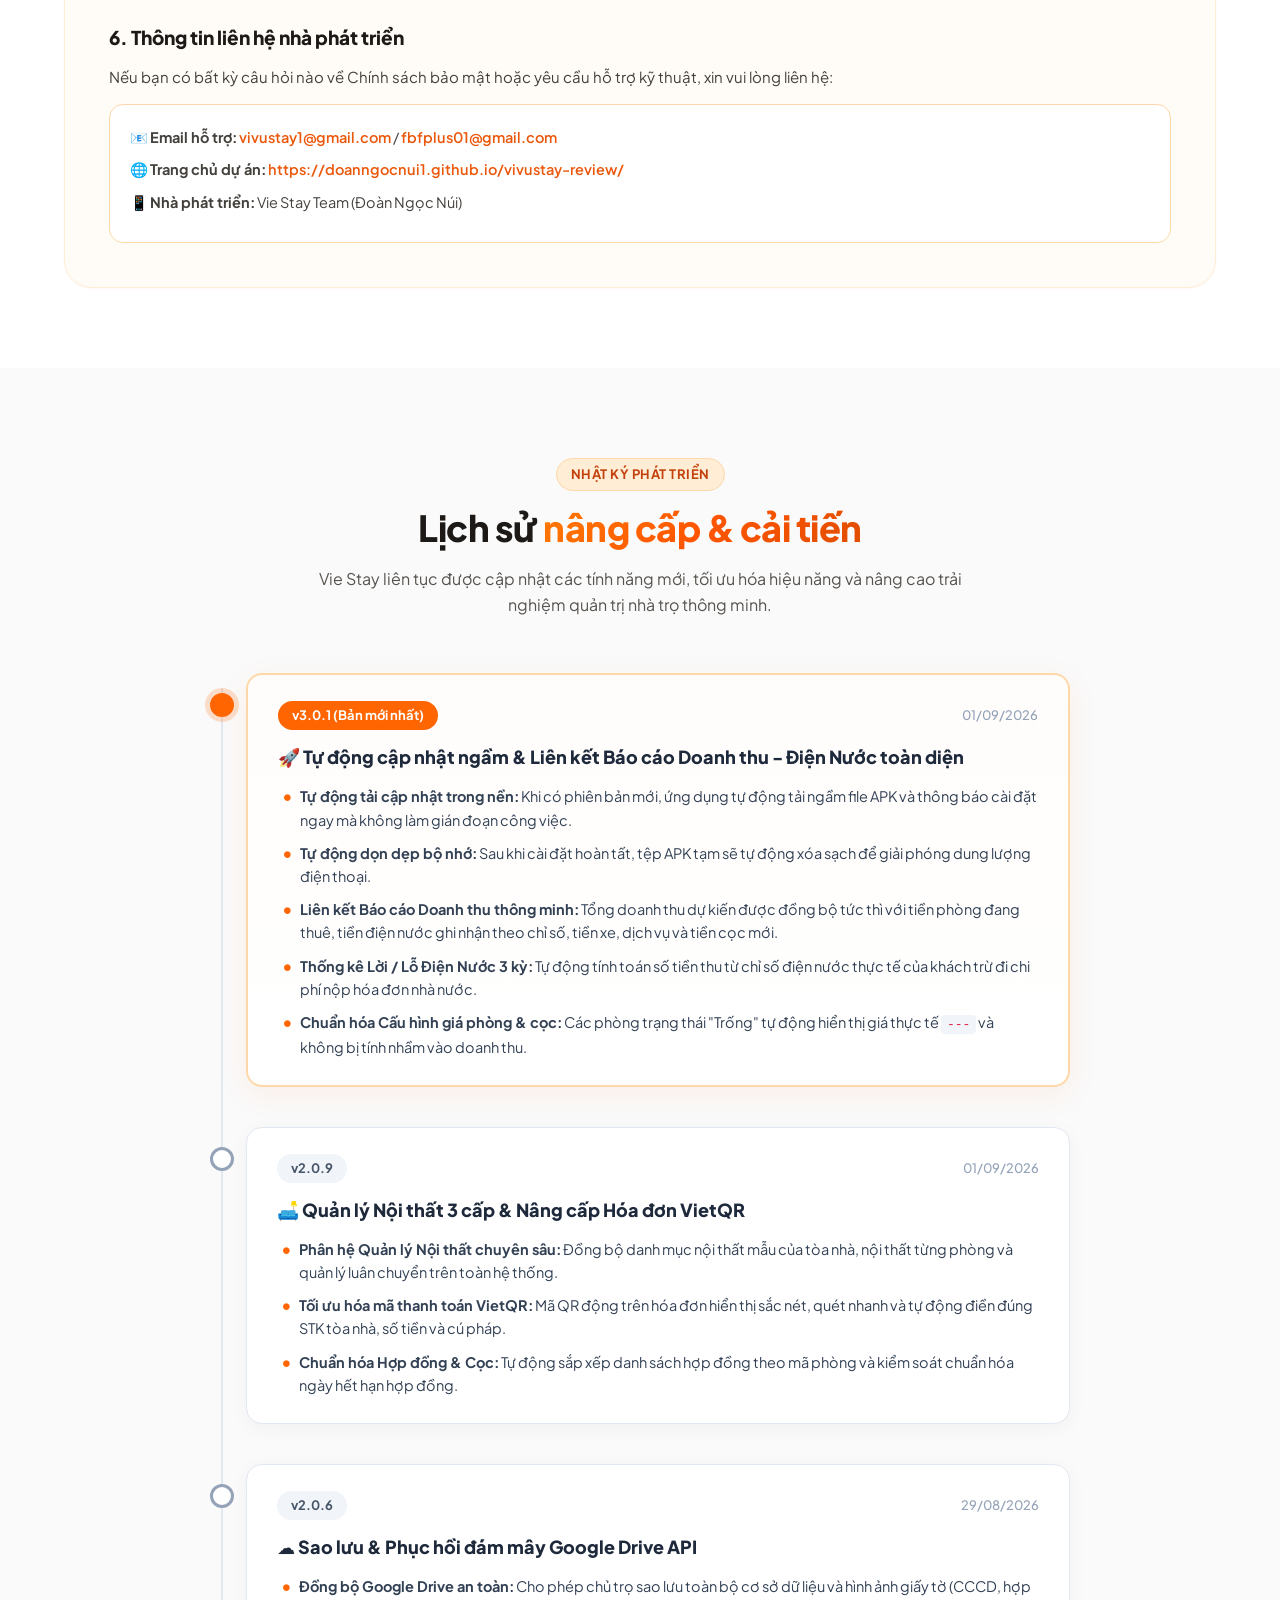
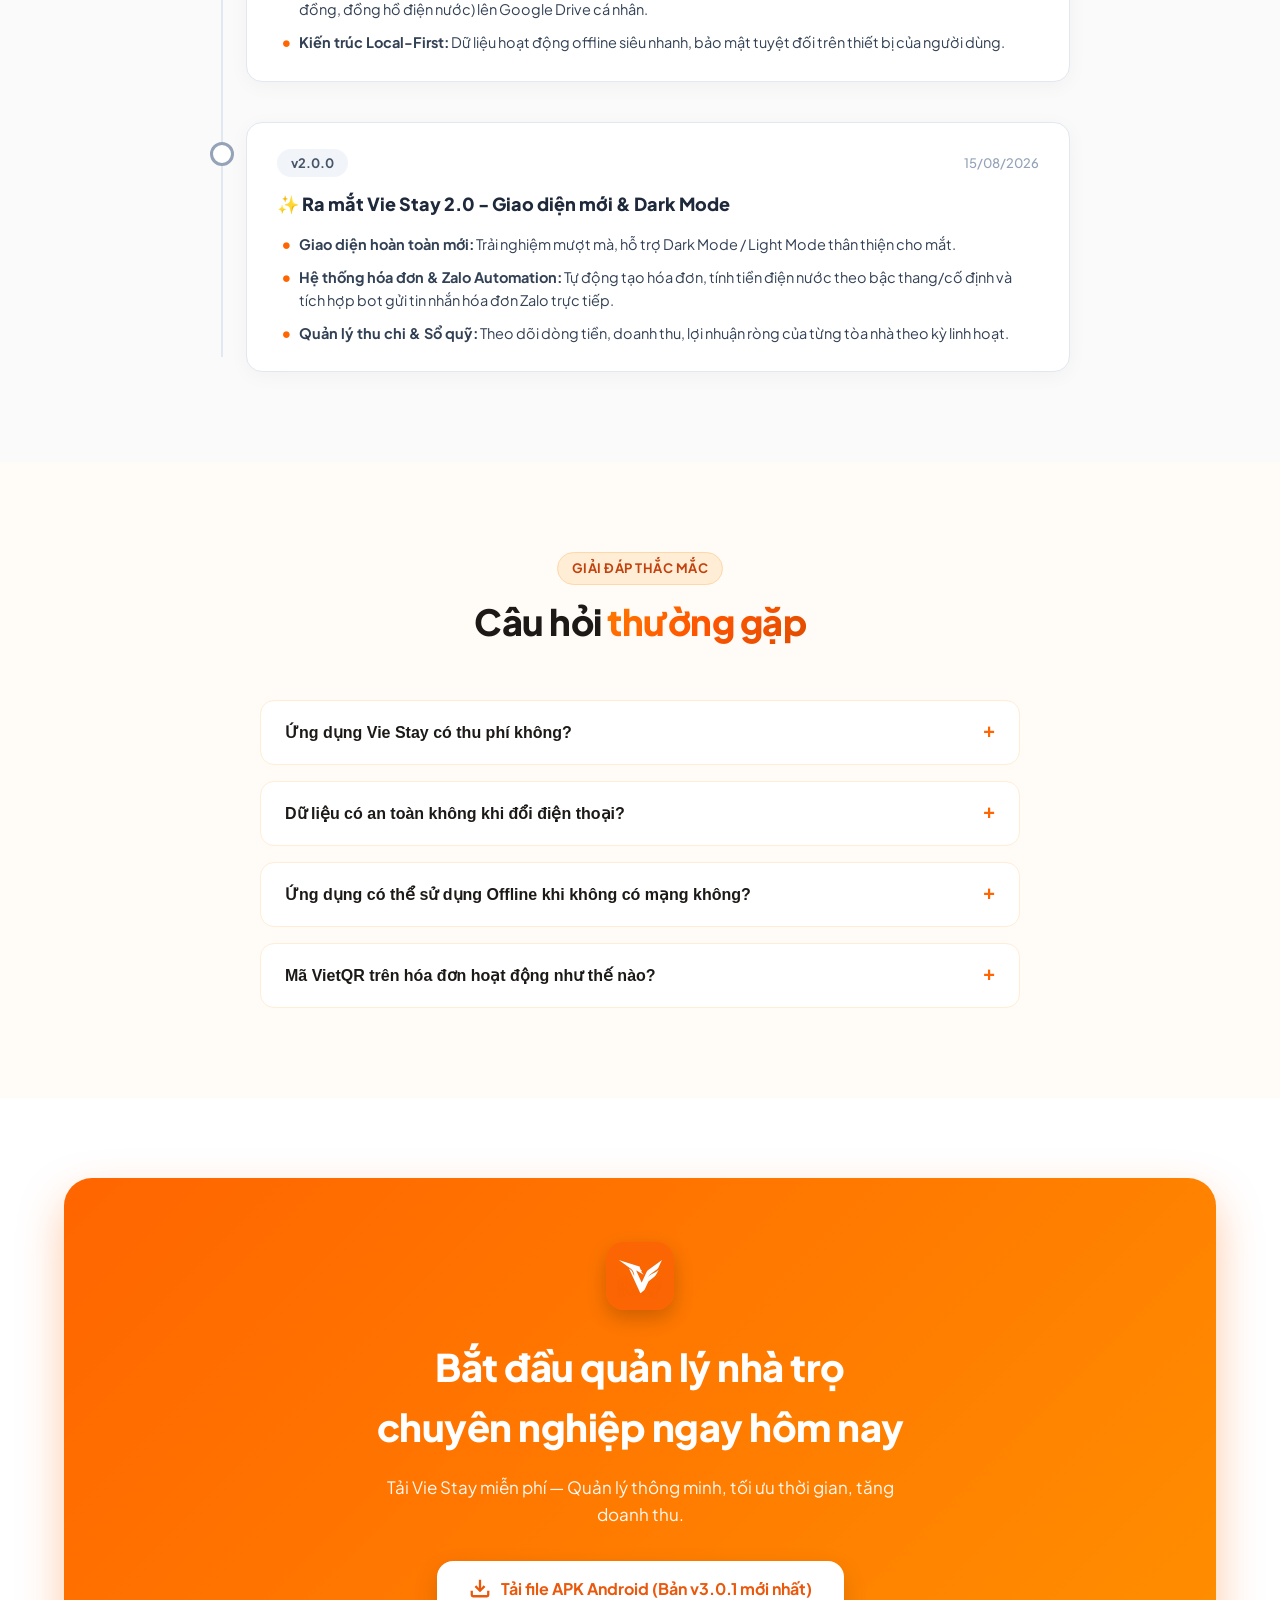
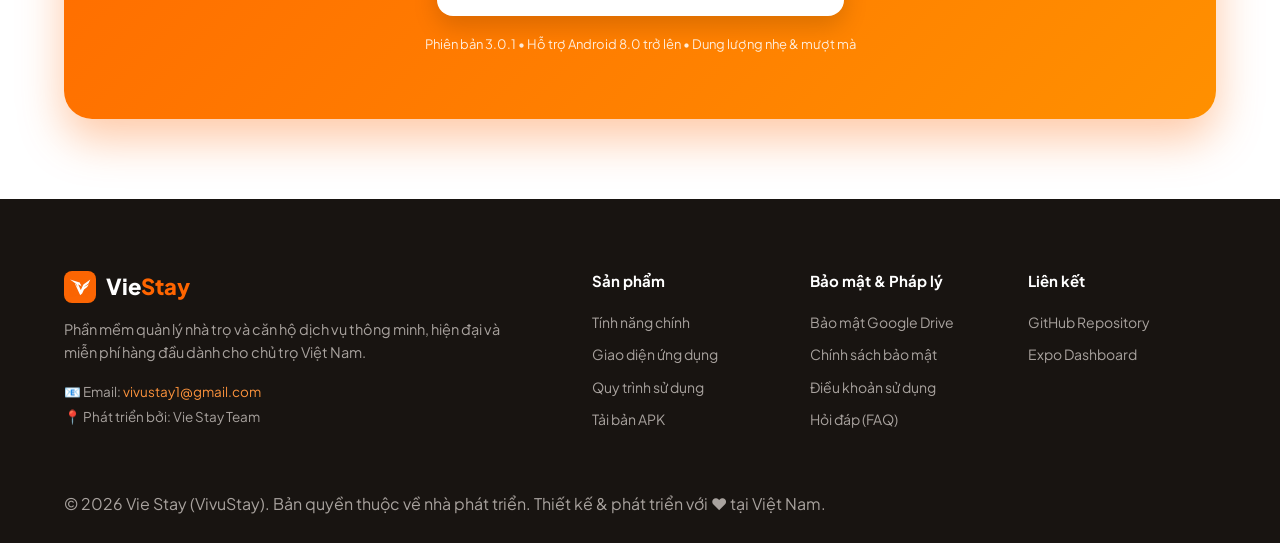
==== commit 158cc19e: "feat(homepage): Add release changelog & history timeline to landing page" ====
--- a/index.html
+++ b/index.html
@@ -31,12 +31,13 @@
             <li><a href="#screenshots">Giao diện</a></li>
             <li><a href="#google-security">Bảo mật Drive</a></li>
             <li><a href="#workflow">Quy trình</a></li>
-            <li><a href="#privacy">Chính sách bảo mật</a></li>
+            <li><a href="#changelog">Lịch sử nâng cấp</a></li>
+            <li><a href="#privacy">Bảo mật</a></li>
             <li><a href="#faq">FAQ</a></li>
         </ul>
-        <a href="https://expo.dev/accounts/doanngocnui1/projects/QuanLyTro/builds/fe61fb72-cf2c-42da-b896-e422227abb11" target="_blank" class="nav-cta">
+        <a href="https://expo.dev/artifacts/eas/sNSJJWhQmnQpAnFZgDHqjJiFy8ohawkGp_FUEIcfd_8.apk" target="_blank" class="nav-cta">
             <svg width="18" height="18" viewBox="0 0 24 24" fill="none" stroke="currentColor" stroke-width="2.5"><path d="M21 15v4a2 2 0 0 1-2 2H5a2 2 0 0 1-2-2v-4"/><polyline points="7 10 12 15 17 10"/><line x1="12" y1="15" x2="12" y2="3"/></svg>
-            Tải App APK
+            Tải App APK v3.0.1
         </a>
         <button class="nav-toggle" id="navToggle" aria-label="Menu"><span></span><span></span><span></span></button>
     </div>
@@ -53,14 +54,14 @@
         <div class="hero-text">
             <div class="hero-badge">
                 <span class="pulse-dot"></span>
-                <span>Vie Stay 2.0 • Quản lý nhà trọ chuẩn 4.0</span>
+                <span>Vie Stay 3.0.1 • Quản lý nhà trọ chuẩn 4.0</span>
             </div>
             <h1>Quản lý nhà trọ<br><span class="gradient-text">thông minh & hiện đại</span><br>ngay trên điện thoại</h1>
             <p class="hero-desc">Giải pháp số hóa toàn diện: Quản lý tòa nhà, phòng, khách thuê, hợp đồng, cọc, thu chi, ghi chỉ số điện nước, hoá đơn tự động với mã VietQR, bot gửi Zalo thông minh và sao lưu đám mây Google Drive an toàn.</p>
             <div class="hero-btns">
-                <a href="https://expo.dev/accounts/doanngocnui1/projects/QuanLyTro/builds/fe61fb72-cf2c-42da-b896-e422227abb11" target="_blank" class="btn btn-primary btn-lg">
+                <a href="https://expo.dev/artifacts/eas/sNSJJWhQmnQpAnFZgDHqjJiFy8ohawkGp_FUEIcfd_8.apk" target="_blank" class="btn btn-primary btn-lg">
                     <svg width="22" height="22" viewBox="0 0 24 24" fill="none" stroke="currentColor" stroke-width="2"><path d="M21 15v4a2 2 0 0 1-2 2H5a2 2 0 0 1-2-2v-4"/><polyline points="7 10 12 15 17 10"/><line x1="12" y1="15" x2="12" y2="3"/></svg>
-                    Tải file APK (Android)
+                    Tải file APK v3.0.1 (Android)
                 </a>
                 <a href="#features" class="btn btn-outline">Khám phá tính năng →</a>
             </div>
@@ -382,6 +383,88 @@
     </div>
 </section>
 
+<!-- ===== CHANGELOG / LỊCH SỬ NÂNG CẤP ===== -->
+<section class="changelog" id="changelog">
+    <div class="container">
+        <div class="sec-header">
+            <span class="sec-tag">Nhật ký phát triển</span>
+            <h2>Lịch sử <span class="gradient-text">nâng cấp & cải tiến</span></h2>
+            <p class="sec-desc">Vie Stay liên tục được cập nhật các tính năng mới, tối ưu hóa hiệu năng và nâng cao trải nghiệm quản trị nhà trọ thông minh.</p>
+        </div>
+
+        <div class="timeline">
+            <!-- v3.0.1 -->
+            <div class="timeline-item latest">
+                <div class="timeline-dot"></div>
+                <div class="timeline-card">
+                    <div class="timeline-badge-row">
+                        <span class="version-tag badge-latest">v3.0.1 (Bản mới nhất)</span>
+                        <span class="release-date">01/09/2026</span>
+                    </div>
+                    <h3 class="timeline-title">🚀 Tự động cập nhật ngầm & Liên kết Báo cáo Doanh thu - Điện Nước toàn diện</h3>
+                    <ul class="changelog-list">
+                        <li><strong>Tự động tải cập nhật trong nền:</strong> Khi có phiên bản mới, ứng dụng tự động tải ngầm file APK và thông báo cài đặt ngay mà không làm gián đoạn công việc.</li>
+                        <li><strong>Tự động dọn dẹp bộ nhớ:</strong> Sau khi cài đặt hoàn tất, tệp APK tạm sẽ tự động xóa sạch để giải phóng dung lượng điện thoại.</li>
+                        <li><strong>Liên kết Báo cáo Doanh thu thông minh:</strong> Tổng doanh thu dự kiến được đồng bộ tức thì với tiền phòng đang thuê, tiền điện nước ghi nhận theo chỉ số, tiền xe, dịch vụ và tiền cọc mới.</li>
+                        <li><strong>Thống kê Lời / Lỗ Điện Nước 3 kỳ:</strong> Tự động tính toán số tiền thu từ chỉ số điện nước thực tế của khách trừ đi chi phí nộp hóa đơn nhà nước.</li>
+                        <li><strong>Chuẩn hóa Cấu hình giá phòng & cọc:</strong> Các phòng trạng thái "Trống" tự động hiển thị giá thực tế <code>---</code> và không bị tính nhầm vào doanh thu.</li>
+                    </ul>
+                </div>
+            </div>
+
+            <!-- v2.0.9 -->
+            <div class="timeline-item">
+                <div class="timeline-dot"></div>
+                <div class="timeline-card">
+                    <div class="timeline-badge-row">
+                        <span class="version-tag">v2.0.9</span>
+                        <span class="release-date">01/09/2026</span>
+                    </div>
+                    <h3 class="timeline-title">🛋️ Quản lý Nội thất 3 cấp & Nâng cấp Hóa đơn VietQR</h3>
+                    <ul class="changelog-list">
+                        <li><strong>Phân hệ Quản lý Nội thất chuyên sâu:</strong> Đồng bộ danh mục nội thất mẫu của tòa nhà, nội thất từng phòng và quản lý luân chuyển trên toàn hệ thống.</li>
+                        <li><strong>Tối ưu hóa mã thanh toán VietQR:</strong> Mã QR động trên hóa đơn hiển thị sắc nét, quét nhanh và tự động điền đúng STK tòa nhà, số tiền và cú pháp.</li>
+                        <li><strong>Chuẩn hóa Hợp đồng & Cọc:</strong> Tự động sắp xếp danh sách hợp đồng theo mã phòng và kiểm soát chuẩn hóa ngày hết hạn hợp đồng.</li>
+                    </ul>
+                </div>
+            </div>
+
+            <!-- v2.0.6 -->
+            <div class="timeline-item">
+                <div class="timeline-dot"></div>
+                <div class="timeline-card">
+                    <div class="timeline-badge-row">
+                        <span class="version-tag">v2.0.6</span>
+                        <span class="release-date">29/08/2026</span>
+                    </div>
+                    <h3 class="timeline-title">☁️ Sao lưu & Phục hồi đám mây Google Drive API</h3>
+                    <ul class="changelog-list">
+                        <li><strong>Đồng bộ Google Drive an toàn:</strong> Cho phép chủ trọ sao lưu toàn bộ cơ sở dữ liệu và hình ảnh giấy tờ (CCCD, hợp đồng, đồng hồ điện nước) lên Google Drive cá nhân.</li>
+                        <li><strong>Kiến trúc Local-First:</strong> Dữ liệu hoạt động offline siêu nhanh, bảo mật tuyệt đối trên thiết bị của người dùng.</li>
+                    </ul>
+                </div>
+            </div>
+
+            <!-- v2.0.0 -->
+            <div class="timeline-item">
+                <div class="timeline-dot"></div>
+                <div class="timeline-card">
+                    <div class="timeline-badge-row">
+                        <span class="version-tag">v2.0.0</span>
+                        <span class="release-date">15/08/2026</span>
+                    </div>
+                    <h3 class="timeline-title">✨ Ra mắt Vie Stay 2.0 - Giao diện mới & Dark Mode</h3>
+                    <ul class="changelog-list">
+                        <li><strong>Giao diện hoàn toàn mới:</strong> Trải nghiệm mượt mà, hỗ trợ Dark Mode / Light Mode thân thiện cho mắt.</li>
+                        <li><strong>Hệ thống hóa đơn & Zalo Automation:</strong> Tự động tạo hóa đơn, tính tiền điện nước theo bậc thang/cố định và tích hợp bot gửi tin nhắn hóa đơn Zalo trực tiếp.</li>
+                        <li><strong>Quản lý thu chi & Sổ quỹ:</strong> Theo dõi dòng tiền, doanh thu, lợi nhuận ròng của từng tòa nhà theo kỳ linh hoạt.</li>
+                    </ul>
+                </div>
+            </div>
+        </div>
+    </div>
+</section>
+
 <!-- ===== FAQ ===== -->
 <section class="faq" id="faq">
     <div class="container">
@@ -419,11 +502,11 @@
             </div>
             <h2>Bắt đầu quản lý nhà trọ<br>chuyên nghiệp ngay hôm nay</h2>
             <p>Tải Vie Stay miễn phí — Quản lý thông minh, tối ưu thời gian, tăng doanh thu.</p>
-            <a href="https://expo.dev/accounts/doanngocnui1/projects/QuanLyTro/builds/fe61fb72-cf2c-42da-b896-e422227abb11" target="_blank" class="btn btn-white btn-lg">
+            <a href="https://expo.dev/artifacts/eas/sNSJJWhQmnQpAnFZgDHqjJiFy8ohawkGp_FUEIcfd_8.apk" target="_blank" class="btn btn-white btn-lg">
                 <svg width="22" height="22" viewBox="0 0 24 24" fill="none" stroke="currentColor" stroke-width="2.5"><path d="M21 15v4a2 2 0 0 1-2 2H5a2 2 0 0 1-2-2v-4"/><polyline points="7 10 12 15 17 10"/><line x1="12" y1="15" x2="12" y2="3"/></svg>
-                Tải file APK Android (Bản mới nhất)
+                Tải file APK Android (Bản v3.0.1 mới nhất)
             </a>
-            <span class="cta-note">Phiên bản 2.0 • Hỗ trợ Android 8.0 trở lên • Dung lượng nhẹ & mượt mà</span>
+            <span class="cta-note">Phiên bản 3.0.1 • Hỗ trợ Android 8.0 trở lên • Dung lượng nhẹ & mượt mà</span>
         </div>
     </div>
 </section>
--- a/style.css
+++ b/style.css
@@ -1152,11 +1152,148 @@
     color: var(--orange-400);
 }
 
-.footer-bottom {
-    border-top: 1px solid rgba(255, 255, 255, 0.08);
-    padding-top: 25px;
-    text-align: center;
-    font-size: 13.5px;
+/* ===================== CHANGELOG / TIMELINE ===================== */
+.changelog {
+    padding: 90px 0;
+    background: #FAFAFA;
+}
+
+.timeline {
+    max-width: 860px;
+    margin: 40px auto 0;
+    position: relative;
+    padding-left: 36px;
+}
+
+.timeline::before {
+    content: '';
+    position: absolute;
+    top: 15px;
+    bottom: 15px;
+    left: 11px;
+    width: 2px;
+    background: #E2E8F0;
+}
+
+.timeline-item {
+    position: relative;
+    margin-bottom: 40px;
+}
+
+.timeline-item:last-child {
+    margin-bottom: 0;
+}
+
+.timeline-dot {
+    position: absolute;
+    left: -36px;
+    top: 20px;
+    width: 24px;
+    height: 24px;
+    border-radius: 50%;
+    background: #FFF;
+    border: 3px solid #94A3B8;
+    z-index: 2;
+    transition: all 0.3s ease;
+}
+
+.timeline-item.latest .timeline-dot {
+    border-color: #FF6500;
+    background: #FF6500;
+    box-shadow: 0 0 0 5px rgba(255, 101, 0, 0.2);
+}
+
+.timeline-card {
+    background: #FFFFFF;
+    border: 1px solid #E2E8F0;
+    border-radius: 16px;
+    padding: 26px 30px;
+    box-shadow: 0 4px 20px rgba(0, 0, 0, 0.04);
+    transition: transform 0.25s ease, box-shadow 0.25s ease;
+}
+
+.timeline-item.latest .timeline-card {
+    border: 2px solid #FFD8A8;
+    background: linear-gradient(180deg, #FFFDFB 0%, #FFFFFF 100%);
+    box-shadow: 0 8px 30px rgba(255, 101, 0, 0.08);
+}
+
+.timeline-card:hover {
+    transform: translateY(-3px);
+    box-shadow: 0 10px 30px rgba(0, 0, 0, 0.08);
+}
+
+.timeline-badge-row {
+    display: flex;
+    align-items: center;
+    justify-content: space-between;
+    margin-bottom: 14px;
+}
+
+.version-tag {
+    display: inline-block;
+    padding: 4px 14px;
+    background: #F1F5F9;
+    color: #475569;
+    border-radius: 20px;
+    font-size: 13px;
+    font-weight: 700;
+}
+
+.version-tag.badge-latest {
+    background: #FF6500;
+    color: #FFFFFF;
+}
+
+.release-date {
+    font-size: 13px;
+    color: #94A3B8;
+    font-weight: 500;
+}
+
+.timeline-title {
+    font-size: 18px;
+    font-weight: 800;
+    color: #1E293B;
+    margin-bottom: 16px;
+    line-height: 1.4;
+}
+
+.changelog-list {
+    list-style: none;
+    padding: 0;
+    margin: 0;
+}
+
+.changelog-list li {
+    position: relative;
+    padding-left: 22px;
+    margin-bottom: 10px;
+    font-size: 14.5px;
+    line-height: 1.6;
+    color: #334155;
+}
+
+.changelog-list li:last-child {
+    margin-bottom: 0;
+}
+
+.changelog-list li::before {
+    content: '•';
+    position: absolute;
+    left: 4px;
+    top: 0;
+    color: #FF6500;
+    font-size: 20px;
+    line-height: 1;
+}
+
+.changelog-list code {
+    background: #F1F5F9;
+    padding: 2px 6px;
+    border-radius: 4px;
+    font-size: 13px;
+    color: #E11D48;
 }
 
 /* ===================== RESPONSIVE ===================== */
